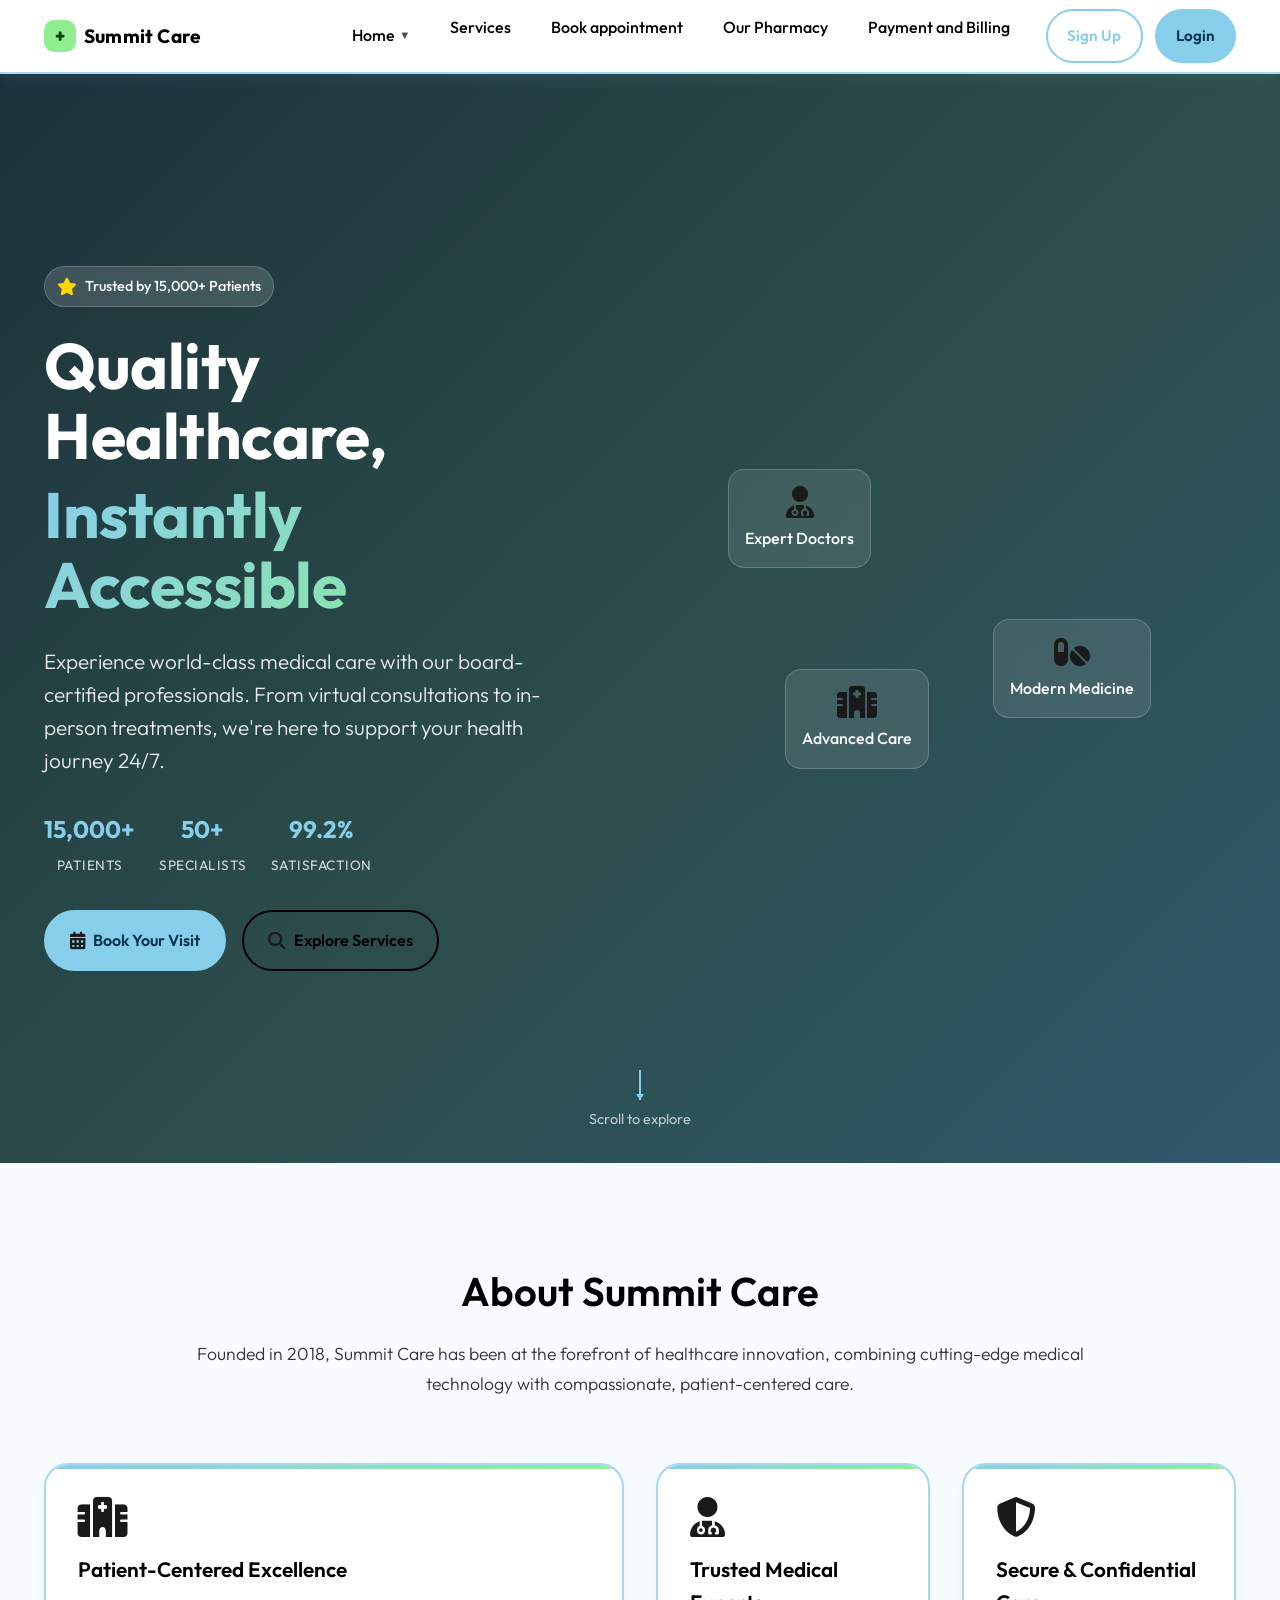
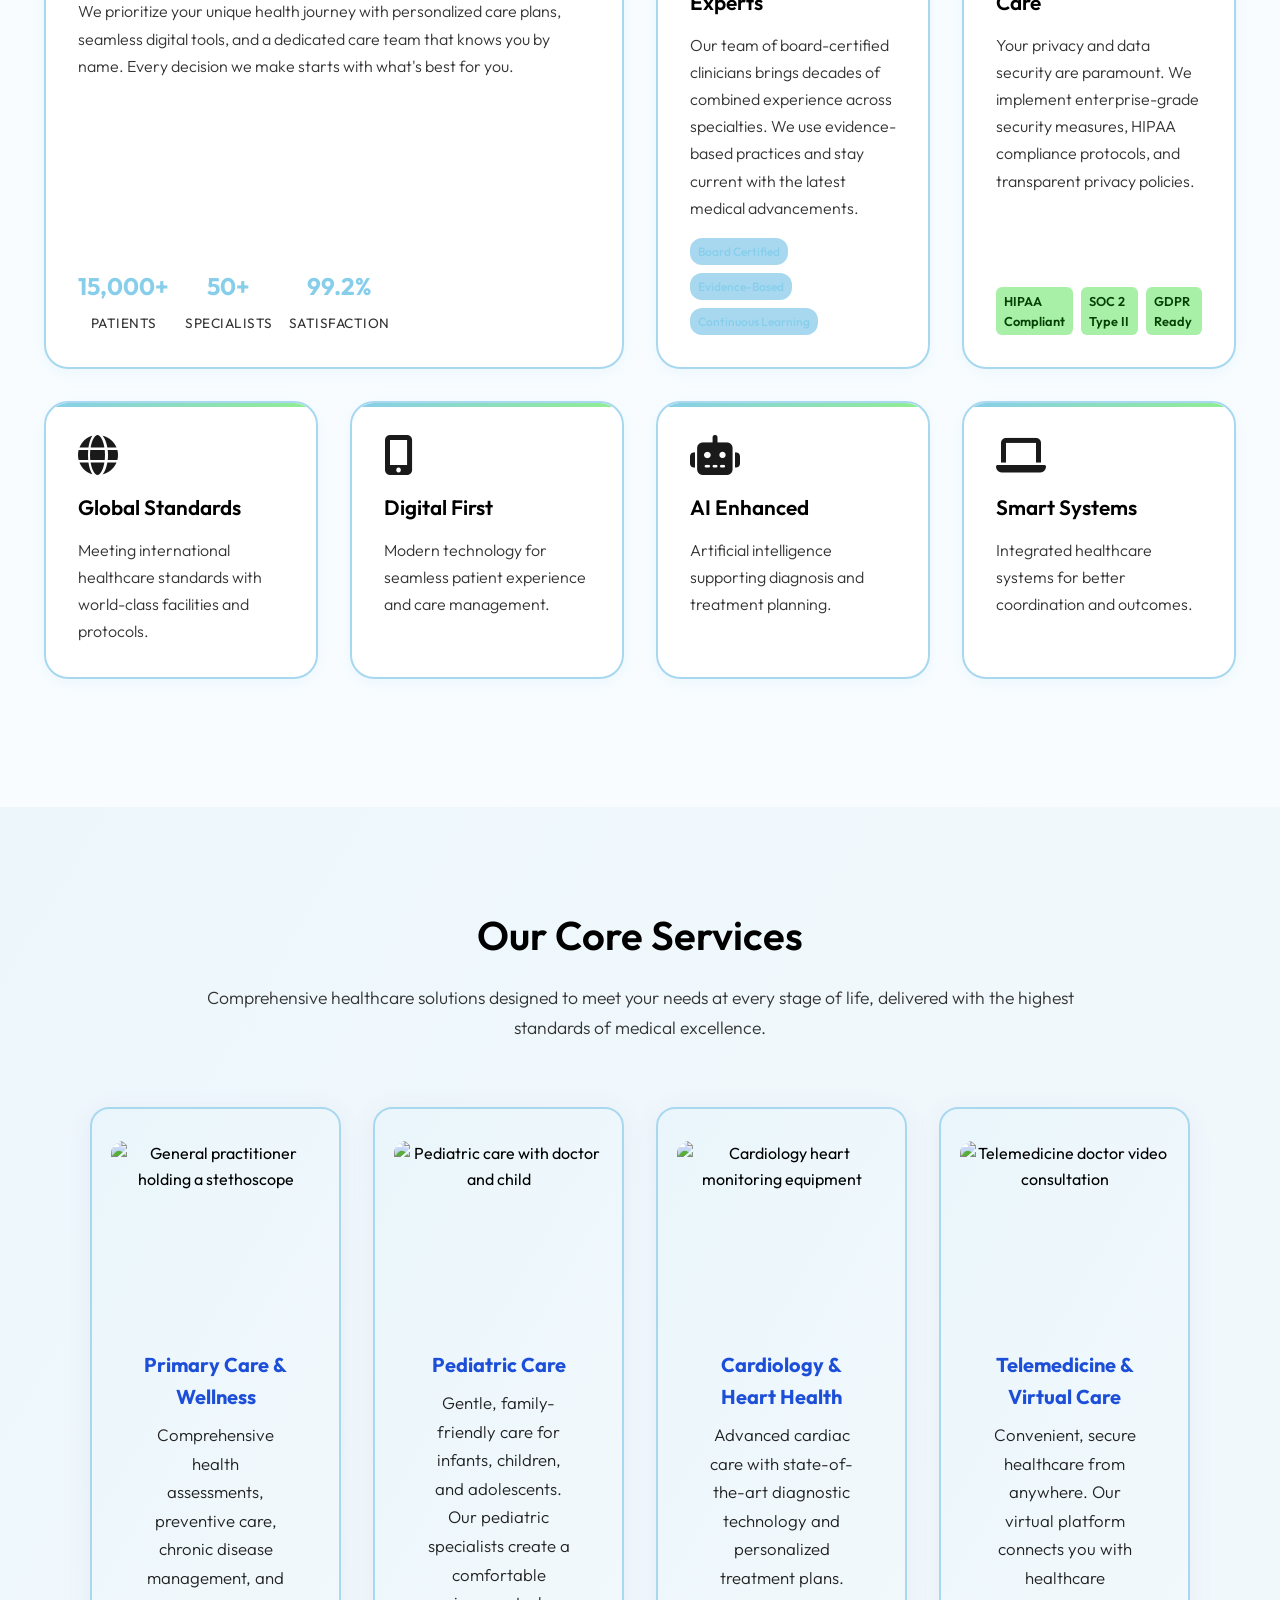
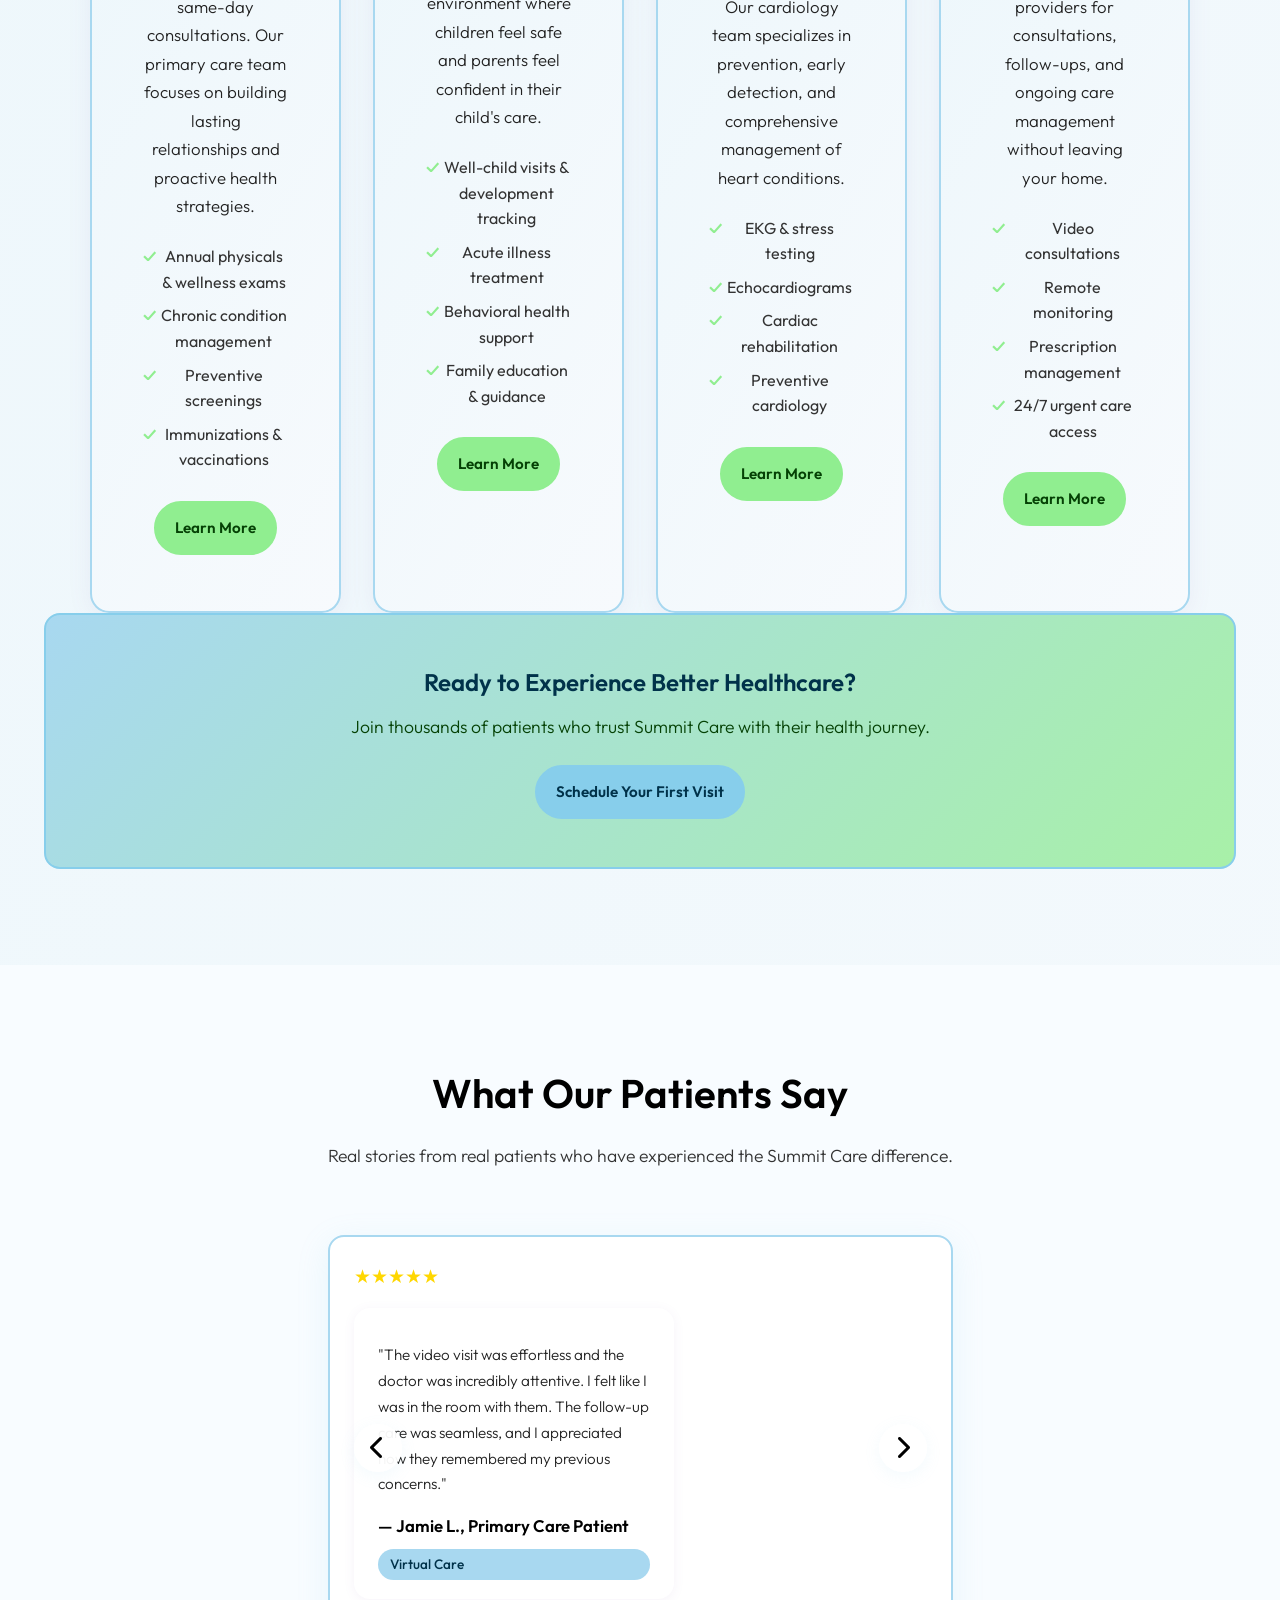
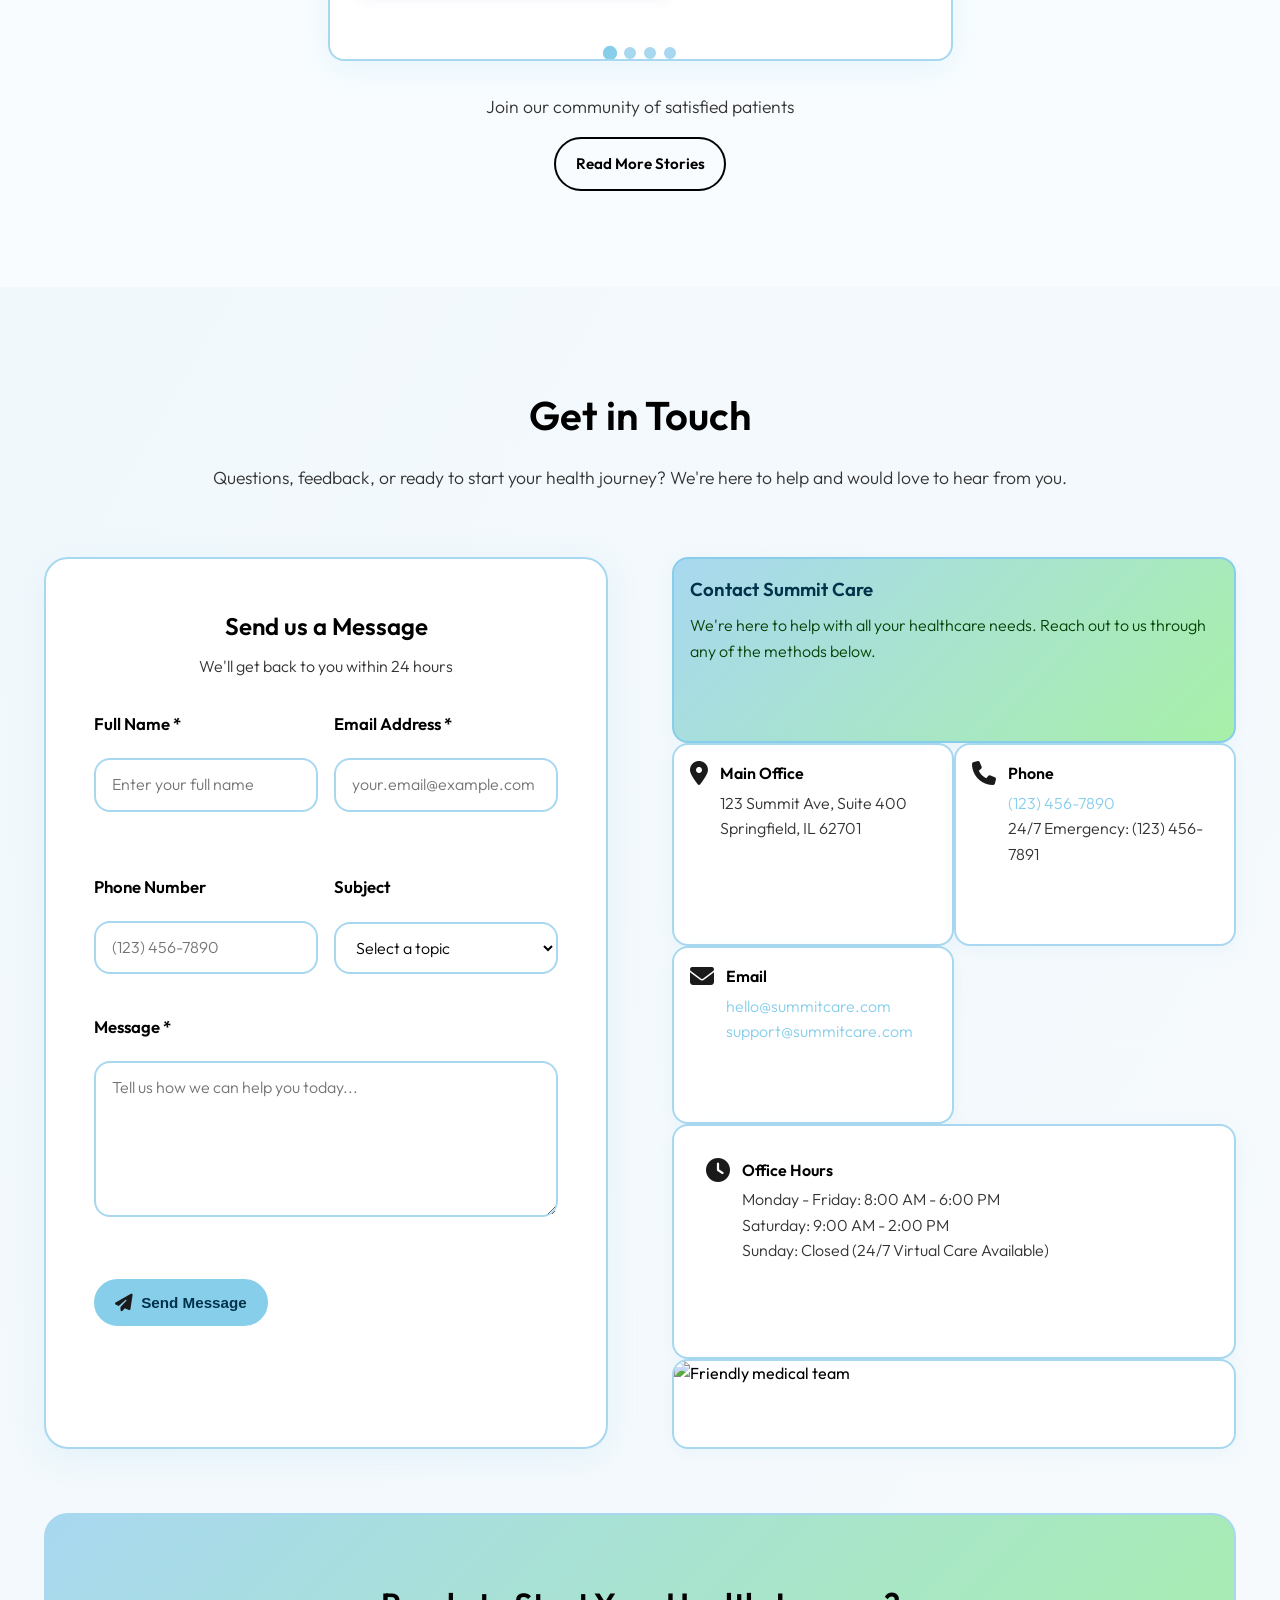
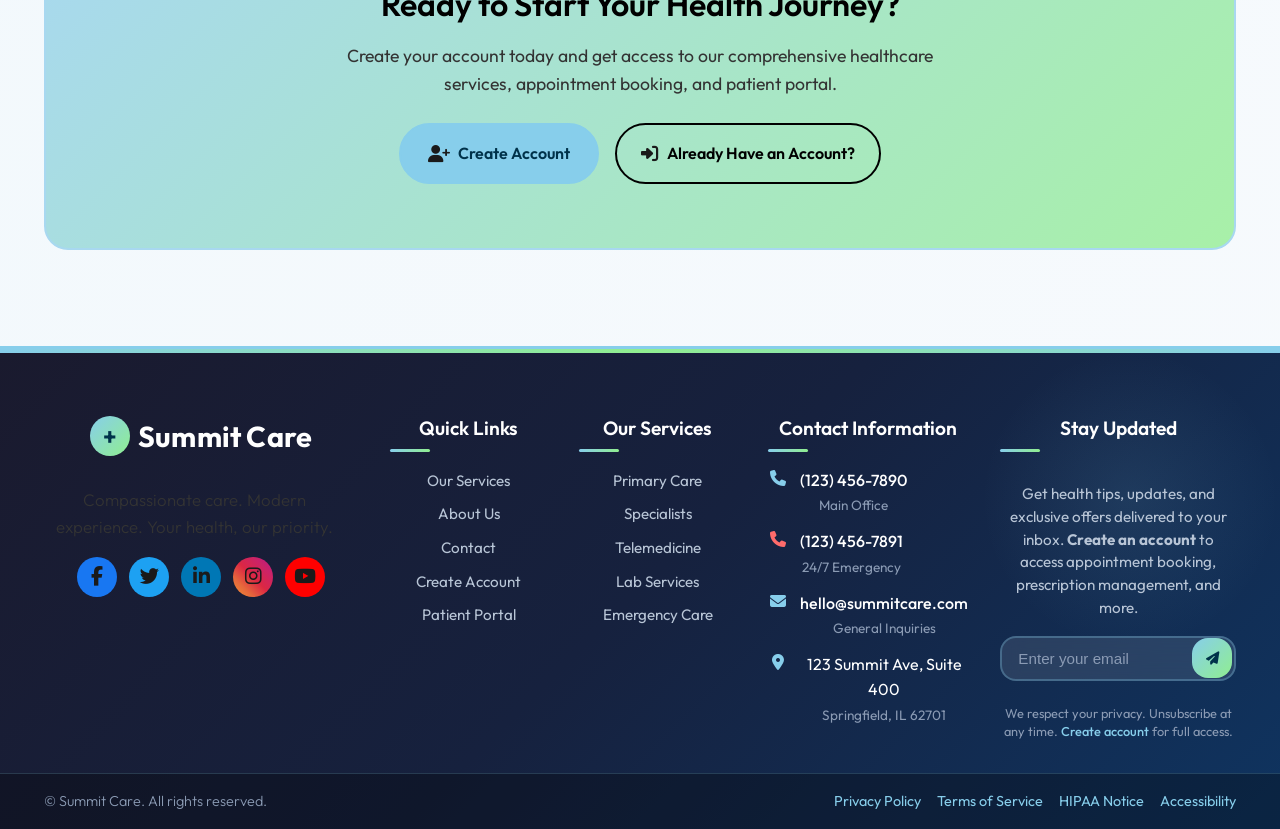
==== index.html @ 3bc8347d "Add files via upload" ====
<!DOCTYPE html>
<html lang="en">

<head>
    <meta charset="utf-8" />
    <meta name="viewport" content="width=device-width, initial-scale=1" />
    <meta name="description"
        content="Summit Care – Quality Healthcare, Instantly Accessible. Virtual portal prototype with modern, responsive design." />
    <title>Summit Care | Quality Healthcare, Instantly Accessible</title>
    <link rel="preconnect" href="https://fonts.googleapis.com" />
    <link rel="preconnect" href="https://fonts.gstatic.com" crossorigin />
    <link href="https://fonts.googleapis.com/css2?family=Outfit:wght@300;400;500;600;700&display=swap"
        rel="stylesheet" />
    <link rel="stylesheet" href="https://cdnjs.cloudflare.com/ajax/libs/font-awesome/6.4.0/css/all.min.css" />
    <link rel="stylesheet" href="style.css" />
    <script defer src="nav.js"></script>
    <script defer src="script.js"></script>
</head>

<body>
    <a class="skip-link" href="#main">Skip to main content</a>

    <!-- Header / Navigation -->
    <header class="site-header" role="banner">
        <div class="container header-inner">
            <a class="logo" href="index.html" aria-label="Summit Care Home">
                <span class="logo-mark" aria-hidden="true">+</span>
                <span class="logo-text">Summit Care</span>
            </a>

            <button class="nav-toggle" aria-expanded="false" aria-controls="site-nav" aria-label="Toggle navigation">
                <span class="bar" aria-hidden="true"></span>
                <span class="bar" aria-hidden="true"></span>
                <span class="bar" aria-hidden="true"></span>
            </button>

            <nav id="site-nav" class="site-nav" role="navigation">
                <ul class="nav-list">
                    <li class="nav-item-dropdown">
                        <a href="index.html" class="nav-link-dropdown">Home</a>
                        <ul class="dropdown-menu">
                            <li><a href="index.html#about">About Us</a></li>
                            <li><a href="index.html#services">Our Services</a></li>
                            <li><a href="index.html#testimonials">Patient Stories</a></li>
                            <li><a href="index.html#contact">Get in Touch</a></li>
                        </ul>
                    </li>
                    <li><a href="services.html">Services</a></li>
                    <li><a href="appointment.html">Book appointment</a></li>
                    <li><a href="pharmacy.html">Our Pharmacy</a></li>
                    <li><a href="payment.html">Payment and Billing</a></li>

                </ul>
                <div class="nav-buttons">
                    <a class="btn btn-outline btn-signup" href="signup.html" role="button"
                        aria-label="Sign up button">Sign Up</a>
                    <a class="btn btn-primary btn-login" href="login.html" role="button"
                        aria-label="Login button">Login</a>
                </div>
            </nav>
        </div>
    </header>

    <main id="main">
        <!-- Hero Section -->
        <section id="hero" class="section hero" aria-label="Hero">
            <div class="hero-background">
                <div class="hero-bg-image"></div>
                <canvas class="hero-canvas" id="heroCanvas"></canvas>
            </div>
            <div class="hero-overlay"></div>

            <div class="hero-content-wrapper">
                <div class="container">
                    <div class="hero-content">
                        <div class="hero-text-content">
                            <div class="hero-badge">
                                <i class="fas fa-star badge-icon"></i>
                                <span>Trusted by 15,000+ Patients</span>
                            </div>

                            <h1 class="headline">
                                <span class="headline-line">Quality Healthcare,</span>
                                <span class="headline-line highlight">Instantly Accessible</span>
                            </h1>

                            <p class="subhead">
                                Experience world-class medical care with our board-certified professionals. From virtual
                                consultations to in-person treatments, we're here to support your health journey 24/7.
                            </p>

                            <div class="hero-stats">
                                <div class="stat">
                                    <span class="stat-number">15,000+</span>
                                    <span class="stat-label">Patients</span>
                                </div>
                                <div class="stat">
                                    <span class="stat-number">50+</span>
                                    <span class="stat-label">Specialists</span>
                                </div>
                                <div class="stat">
                                    <span class="stat-number">99.2%</span>
                                    <span class="stat-label">Satisfaction</span>
                                </div>
                            </div>

                            <div class="cta-group">
                                <a href="appointment.html" class="btn btn-primary btn-large">
                                    <i class="fas fa-calendar-alt btn-icon"></i>
                                    Book Your Visit
                                </a>
                                <a href="services.html" class="btn btn-outline btn-large">
                                    <i class="fas fa-search btn-icon"></i>
                                    Explore Services
                                </a>
                            </div>
                        </div>

                        <div class="hero-visual">
                            <div class="floating-cards">
                                <div class="floating-card card-1">
                                    <i class="fas fa-user-md card-icon"></i>
                                    <div>Expert Doctors</div>
                                </div>
                                <div class="floating-card card-2">
                                    <i class="fas fa-pills card-icon"></i>
                                    <div>Modern Medicine</div>
                                </div>
                                <div class="floating-card card-3">
                                    <i class="fas fa-hospital card-icon"></i>
                                    <div>Advanced Care</div>
                                </div>
                            </div>
                        </div>
                    </div>
                </div>
            </div>

            <div class="hero-scroll-indicator">
                <div class="scroll-arrow"></div>
                <span>Scroll to explore</span>
            </div>
        </section>

        <!-- About Section -->
        <section id="about" class="section about">
            <div class="container">
                <div class="section-head">
                    <h2 class="section-title reveal-up">About Summit Care</h2>
                    <p class="section-subtitle reveal-up" style="--delay: 0.1s">
                        Founded in 2018, Summit Care has been at the forefront of healthcare innovation, combining
                        cutting-edge medical technology with compassionate, patient-centered care.
                    </p>
                </div>

                <div class="bento-grid">
                    <div class="bento-item large reveal-up" style="--delay: 0.15s">
                        <div class="bento-content">
                            <i class="fas fa-hospital-alt content-icon"></i>
                            <h3>Patient-Centered Excellence</h3>
                            <p>We prioritize your unique health journey with personalized care plans, seamless digital
                                tools, and a dedicated care team that knows you by name. Every decision we make starts
                                with what's best for you.</p>
                            <div class="bento-stats">
                                <div class="mini-stat">
                                    <span class="mini-number">15,000+</span>
                                    <span class="mini-label">Patients</span>
                                </div>
                                <div class="mini-stat">
                                    <span class="mini-number">50+</span>
                                    <span class="mini-label">Specialists</span>
                                </div>
                                <div class="mini-stat">
                                    <span class="mini-number">99.2%</span>
                                    <span class="mini-label">Satisfaction</span>
                                </div>
                            </div>
                        </div>
                    </div>

                    <div class="bento-item medium reveal-up" style="--delay: 0.25s">
                        <div class="bento-content">
                            <i class="fas fa-user-md content-icon"></i>
                            <h3>Trusted Medical Experts</h3>
                            <p>Our team of board-certified clinicians brings decades of combined experience across
                                specialties. We use evidence-based practices and stay current with the latest medical
                                advancements.</p>
                            <div class="expertise-tags">
                                <span class="tag">Board Certified</span>
                                <span class="tag">Evidence-Based</span>
                                <span class="tag">Continuous Learning</span>
                            </div>
                        </div>
                    </div>

                    <div class="bento-item medium reveal-up" style="--delay: 0.35s">
                        <div class="bento-content">
                            <i class="fas fa-shield-alt content-icon"></i>
                            <h3>Secure & Confidential Care</h3>
                            <p>Your privacy and data security are paramount. We implement enterprise-grade security
                                measures, HIPAA compliance protocols, and transparent privacy policies.</p>
                            <div class="certifications">
                                <span class="cert">HIPAA Compliant</span>
                                <span class="cert">SOC 2 Type II</span>
                                <span class="cert">GDPR Ready</span>
                            </div>
                        </div>
                    </div>

                    <div class="bento-item small reveal-up" style="--delay: 0.45s">
                        <div class="bento-content">
                            <i class="fas fa-globe content-icon"></i>
                            <h3>Global Standards</h3>
                            <p>Meeting international healthcare standards with world-class facilities and protocols.</p>
                        </div>
                    </div>

                    <div class="bento-item small reveal-up" style="--delay: 0.55s">
                        <div class="bento-content">
                            <i class="fas fa-mobile-alt content-icon"></i>
                            <h3>Digital First</h3>
                            <p>Modern technology for seamless patient experience and care management.</p>
                        </div>
                    </div>

                    <div class="bento-item small reveal-up" style="--delay: 0.65s">
                        <div class="bento-content">
                            <i class="fas fa-robot content-icon"></i>
                            <h3>AI Enhanced</h3>
                            <p>Artificial intelligence supporting diagnosis and treatment planning.</p>
                        </div>
                    </div>

                    <div class="bento-item small reveal-up" style="--delay: 0.75s">
                        <div class="bento-content">
                            <i class="fas fa-laptop content-icon"></i>
                            <h3>Smart Systems</h3>
                            <p>Integrated healthcare systems for better coordination and outcomes.</p>
                        </div>
                    </div>
                </div>
            </div>
        </section>

        <!-- Services Preview -->
        <section id="services" class="section services">
            <div class="container">
                <div class="section-head">
                    <h2 class="section-title reveal-up">Our Core Services</h2>
                    <p class="section-subtitle reveal-up" style="--delay: 0.1s">Comprehensive healthcare solutions
                        designed to meet your needs at every stage of life, delivered with the highest standards of
                        medical excellence.</p>
                </div>

                <div class="services-grid">
                    <article class="service-card reveal-up" style="--delay: 0.15s">
                        <div class="service-image-container">
                            <img src="https://images.unsplash.com/photo-1584982751601-97dcc096659c?auto=format&fit=crop&w=1200&q=80"
                                alt="General practitioner holding a stethoscope" loading="lazy" />
                            <div class="service-overlay">
                                <i class="fas fa-stethoscope service-icon"></i>
                            </div>
                        </div>
                        <div class="service-content">
                            <h3>Primary Care & Wellness</h3>
                            <p>Comprehensive health assessments, preventive care, chronic disease management, and
                                same-day consultations. Our primary care team focuses on building lasting relationships
                                and proactive health strategies.</p>
                            <ul class="service-features">
                                <li>Annual physicals & wellness exams</li>
                                <li>Chronic condition management</li>
                                <li>Preventive screenings</li>
                                <li>Immunizations & vaccinations</li>
                            </ul>
                            <a href="services.html" class="btn btn-secondary">Learn More</a>
                        </div>
                    </article>

                    <article class="service-card reveal-up" style="--delay: 0.25s">
                        <div class="service-image-container">
                            <img src="https://images.unsplash.com/photo-1505751172876-fa1923c5c528?auto=format&fit=crop&w=1200&q=80"
                                alt="Pediatric care with doctor and child" loading="lazy" />
                            <div class="service-overlay">
                                <i class="fas fa-baby service-icon"></i>
                            </div>
                        </div>
                        <div class="service-content">
                            <h3>Pediatric Care</h3>
                            <p>Gentle, family-friendly care for infants, children, and adolescents. Our pediatric
                                specialists create a comfortable environment where children feel safe and parents feel
                                confident in their child's care.</p>
                            <ul class="service-features">
                                <li>Well-child visits & development tracking</li>
                                <li>Acute illness treatment</li>
                                <li>Behavioral health support</li>
                                <li>Family education & guidance</li>
                            </ul>
                            <a href="services.html" class="btn btn-secondary">Learn More</a>
                        </div>
                    </article>

                    <article class="service-card reveal-up" style="--delay: 0.35s">
                        <div class="service-image-container">
                            <img src="https://images.unsplash.com/photo-1512678080530-7760d81faba6?auto=format&fit=crop&w=1200&q=80"
                                alt="Cardiology heart monitoring equipment" loading="lazy" />
                            <div class="service-overlay">
                                <i class="fas fa-heartbeat service-icon"></i>
                            </div>
                        </div>
                        <div class="service-content">
                            <h3>Cardiology & Heart Health</h3>
                            <p>Advanced cardiac care with state-of-the-art diagnostic technology and personalized
                                treatment plans. Our cardiology team specializes in prevention, early detection, and
                                comprehensive management of heart conditions.</p>
                            <ul class="service-features">
                                <li>EKG & stress testing</li>
                                <li>Echocardiograms</li>
                                <li>Cardiac rehabilitation</li>
                                <li>Preventive cardiology</li>
                            </ul>
                            <a href="services.html" class="btn btn-secondary">Learn More</a>
                        </div>
                    </article>

                    <article class="service-card reveal-up" style="--delay: 0.45s">
                        <div class="service-image-container">
                            <img src="https://images.unsplash.com/photo-1584467735871-81b0f9c8e9a8?auto=format&fit=crop&w=1200&q=80"
                                alt="Telemedicine doctor video consultation" loading="lazy" />
                            <div class="service-overlay">
                                <i class="fas fa-video service-icon"></i>
                            </div>
                        </div>
                        <div class="service-content">
                            <h3>Telemedicine & Virtual Care</h3>
                            <p>Convenient, secure healthcare from anywhere. Our virtual platform connects you with
                                healthcare providers for consultations, follow-ups, and ongoing care management without
                                leaving your home.</p>
                            <ul class="service-features">
                                <li>Video consultations</li>
                                <li>Remote monitoring</li>
                                <li>Prescription management</li>
                                <li>24/7 urgent care access</li>
                            </ul>
                            <a href="services.html" class="btn btn-secondary">Learn More</a>
                        </div>
                    </article>
                </div>

                <div class="services-cta reveal-up" style="--delay: 0.55s">
                    <h3>Ready to Experience Better Healthcare?</h3>
                    <p>Join thousands of patients who trust Summit Care with their health journey.</p>
                    <a href="appointment.html" class="btn btn-primary">Schedule Your First Visit</a>
                </div>
            </div>
        </section>

        <!-- Testimonials Preview (Carousel) -->
        <section id="testimonials" class="section testimonials" aria-label="Patient Testimonials">
            <div class="container">
                <div class="section-head">
                    <h2 class="section-title reveal-up">What Our Patients Say</h2>
                    <p class="section-subtitle reveal-up" style="--delay: 0.1s">Real stories from real patients who have
                        experienced the Summit Care difference.</p>
                </div>

                <div class="carousel" aria-roledescription="carousel">
                    <div class="carousel-track" role="list">
                        <article class="testimonial-card" role="group" aria-roledescription="slide" aria-label="1 of 4">
                            <div class="testimonial-rating">★★★★★</div>
                            <blockquote>
                                <p>"The video visit was effortless and the doctor was incredibly attentive. I felt like
                                    I was in the room with them. The follow-up care was seamless, and I appreciated how
                                    they remembered my previous concerns."</p>
                                <footer>
                                    <cite>— Jamie L., Primary Care Patient</cite>
                                    <span class="patient-type">Virtual Care</span>
                                </footer>
                            </blockquote>
                        </article>
                        <article class="testimonial-card" role="group" aria-roledescription="slide" aria-label="2 of 4">
                            <div class="testimonial-rating">★★★★★</div>
                            <blockquote>
                                <p>"Booking an appointment took minutes, not days. The staff was warm and professional,
                                    and I felt heard and cared for throughout my entire visit. This is how healthcare
                                    should feel."</p>
                                <footer>
                                    <cite>— Priya S., Pediatric Care Parent</cite>
                                    <span class="patient-type">In-Person Care</span>
                                </footer>
                            </blockquote>
                        </article>
                        <article class="testimonial-card" role="group" aria-roledescription="slide" aria-label="3 of 4">
                            <div class="testimonial-rating">★★★★★</div>
                            <blockquote>
                                <p>"Secure, convenient, and professional from start to finish. The online portal made
                                    managing my prescriptions and appointments so easy. I've never felt more in control
                                    of my health."</p>
                                <footer>
                                    <cite>— Marcus R., Cardiology Patient</cite>
                                    <span class="patient-type">Specialty Care</span>
                                </footer>
                            </blockquote>
                        </article>
                        <article class="testimonial-card" role="group" aria-roledescription="slide" aria-label="4 of 4">
                            <div class="testimonial-rating">★★★★★</div>
                            <blockquote>
                                <p>"As a busy parent, the flexibility of Summit Care has been a game-changer. I can get
                                    quality care for my family without disrupting our schedule. The pediatric team is
                                    exceptional."</p>
                                <footer>
                                    <cite>— Sarah T., Family Care</cite>
                                    <span class="patient-type">Family Medicine</span>
                                </footer>
                            </blockquote>
                        </article>
                    </div>
                    <button class="carousel-btn prev" aria-label="Previous testimonial">
                        <i class="fas fa-chevron-left"></i>
                    </button>
                    <button class="carousel-btn next" aria-label="Next testimonial">
                        <i class="fas fa-chevron-right"></i>
                    </button>
                    <div class="carousel-dots" role="tablist" aria-label="Testimonial slides"></div>
                </div>

                <div class="testimonials-cta reveal-up" style="--delay: 0.2s">
                    <p>Join our community of satisfied patients</p>
                    <a href="testimonials.html" class="btn btn-outline">Read More Stories</a>
                </div>
            </div>
        </section>

        <!-- Contact Section -->
        <section id="contact" class="section contact">
            <div class="container">
                <div class="section-head">
                    <h2 class="section-title reveal-up">Get in Touch</h2>
                    <p class="section-subtitle reveal-up" style="--delay: 0.1s">Questions, feedback, or ready to start
                        your health journey? We're here to help and would love to hear from you.</p>
                </div>

                <div class="contact-bento-grid">
                    <div class="contact-form-container reveal-up" style="--delay: 0.15s">
                        <form class="contact-form" aria-label="Contact form" novalidate>
                            <div class="form-header">
                                <h3>Send us a Message</h3>
                                <p>We'll get back to you within 24 hours</p>
                            </div>

                            <div class="form-grid">
                                <div class="form-field">
                                    <label for="name">Full Name *</label>
                                    <input id="name" name="name" type="text" autocomplete="name"
                                        placeholder="Enter your full name" required />
                                    <span class="error" aria-live="polite"></span>
                                </div>

                                <div class="form-field">
                                    <label for="email">Email Address *</label>
                                    <input id="email" name="email" type="email" autocomplete="email"
                                        placeholder="your.email@example.com" required />
                                    <span class="error" aria-live="polite"></span>
                                </div>

                                <div class="form-field">
                                    <label for="phone">Phone Number</label>
                                    <input id="phone" name="phone" type="tel" autocomplete="tel"
                                        placeholder="(123) 456-7890" />
                                </div>

                                <div class="form-field">
                                    <label for="subject">Subject</label>
                                    <select id="subject" name="subject">
                                        <option value="">Select a topic</option>
                                        <option value="general">General Inquiry</option>
                                        <option value="appointment">Appointment Question</option>
                                        <option value="billing">Billing & Insurance</option>
                                        <option value="feedback">Feedback</option>
                                        <option value="other">Other</option>
                                    </select>
                                </div>

                                <div class="form-field full-width">
                                    <label for="message">Message *</label>
                                    <textarea id="message" name="message" rows="5"
                                        placeholder="Tell us how we can help you today..." required></textarea>
                                    <span class="error" aria-live="polite"></span>
                                </div>
                            </div>

                            <button type="submit" class="btn btn-primary">
                                <i class="fas fa-paper-plane btn-icon"></i>
                                Send Message
                            </button>
                            <p class="form-status" role="status" aria-live="polite"></p>
                        </form>
                    </div>

                    <div class="contact-info-grid reveal-up" style="--delay: 0.25s">
                        <div class="info-card main-info">
                            <div class="contact-method">
                                <div class="method-content">
                                    <h3>Contact Summit Care</h3>
                                    <p>We're here to help with all your healthcare needs. Reach out to us through any of
                                        the methods below.</p>
                                </div>
                            </div>
                        </div>

                        <div class="info-card">
                            <div class="contact-method">
                                <i class="fas fa-map-marker-alt method-icon"></i>
                                <div class="method-content">
                                    <strong>Main Office</strong>
                                    <p>123 Summit Ave, Suite 400<br>Springfield, IL 62701</p>
                                </div>
                            </div>
                        </div>

                        <div class="info-card">
                            <div class="contact-method">
                                <i class="fas fa-phone method-icon"></i>
                                <div class="method-content">
                                    <strong>Phone</strong>
                                    <p><a href="tel:+11234567890">(123) 456-7890</a><br>24/7 Emergency: (123) 456-7891
                                    </p>
                                </div>
                            </div>
                        </div>

                        <div class="info-card">
                            <div class="contact-method">
                                <i class="fas fa-envelope method-icon"></i>
                                <div class="method-content">
                                    <strong>Email</strong>
                                    <p><a href="mailto:hello@summitcare.com">hello@summitcare.com</a><br><a
                                            href="mailto:support@summitcare.com">support@summitcare.com</a></p>
                                </div>
                            </div>
                        </div>

                        <div class="info-card hours-info">
                            <div class="contact-method">
                                <i class="fas fa-clock method-icon"></i>
                                <div class="method-content">
                                    <strong>Office Hours</strong>
                                    <p>Monday - Friday: 8:00 AM - 6:00 PM<br>Saturday: 9:00 AM - 2:00 PM<br>Sunday:
                                        Closed (24/7 Virtual Care Available)</p>
                                </div>
                            </div>
                        </div>

                        <div class="info-card image-card">
                            <img class="contact-image"
                                src="https://images.unsplash.com/photo-1579154204601-01588f351e12?auto=format&fit=crop&w=1200&q=80"
                                alt="Friendly medical team" loading="lazy" />
                        </div>
                    </div>
                </div>

                <!-- Call to Action for Signup -->
                <div class="contact-cta reveal-up" style="--delay: 0.35s">
                    <div class="cta-content">
                        <h3>Ready to Start Your Health Journey?</h3>
                        <p>Create your account today and get access to our comprehensive healthcare services,
                            appointment booking, and patient portal.</p>
                        <div class="cta-buttons">
                            <a href="signup.html" class="btn btn-primary btn-large">
                                <i class="fas fa-user-plus btn-icon"></i>
                                Create Account
                            </a>
                            <a href="login.html" class="btn btn-outline btn-large">
                                <i class="fas fa-sign-in-alt btn-icon"></i>
                                Already Have an Account?
                            </a>
                        </div>
                    </div>
                </div>
            </div>
        </section>
    </main>

    <!-- Footer -->
    <footer class="site-footer" role="contentinfo">
        <!-- Main Footer Content -->
        <div class="footer-main">
            <div class="container">
                <div class="footer-content">
                    <!-- Brand Section -->
                    <div class="footer-brand">
                        <a class="logo" href="index.html" aria-label="Summit Care Home">
                            <span class="logo-mark" aria-hidden="true">+</span>
                            <span class="logo-text">Summit Care</span>
                        </a>
                        <p class="brand-description">Compassionate care. Modern experience. Your health, our priority.
                        </p>
                        <div class="social-links">
                            <a href="#" aria-label="Facebook" class="social-link facebook">
                                <i class="fab fa-facebook-f"></i>
                            </a>
                            <a href="#" aria-label="Twitter" class="social-link twitter">
                                <i class="fab fa-twitter"></i>
                            </a>
                            <a href="#" aria-label="LinkedIn" class="social-link linkedin">
                                <i class="fab fa-linkedin-in"></i>
                            </a>
                            <a href="#" aria-label="Instagram" class="social-link instagram">
                                <i class="fab fa-instagram"></i>
                            </a>
                            <a href="#" aria-label="YouTube" class="social-link youtube">
                                <i class="fab fa-youtube"></i>
                            </a>
                        </div>
                    </div>

                    <!-- Quick Links -->
                    <div class="footer-section">
                        <h4 class="footer-title">Quick Links</h4>
                        <ul class="footer-links">
                            <li><a href="index.html#services">Our Services</a></li>
                            <li><a href="index.html#about">About Us</a></li>
                            <li><a href="index.html#contact">Contact</a></li>
                            <li><a href="signup.html">Create Account</a></li>
                            <li><a href="login.html">Patient Portal</a></li>
                        </ul>
                    </div>

                    <!-- Services -->
                    <div class="footer-section">
                        <h4 class="footer-title">Our Services</h4>
                        <ul class="footer-links">
                            <li><a href="index.html#services">Primary Care</a></li>
                            <li><a href="index.html#services">Specialists</a></li>
                            <li><a href="index.html#services">Telemedicine</a></li>
                            <li><a href="index.html#services">Lab Services</a></li>
                            <li><a href="index.html#services">Emergency Care</a></li>
                        </ul>
                    </div>

                    <!-- Contact Information -->
                    <div class="footer-section">
                        <h4 class="footer-title">Contact Information</h4>
                        <div class="contact-info">
                            <div class="contact-item">
                                <i class="fas fa-phone contact-icon"></i>
                                <div>
                                    <a href="tel:+11234567890" aria-label="Call Summit Care">(123) 456-7890</a>
                                    <span class="contact-label">Main Office</span>
                                </div>
                            </div>
                            <div class="contact-item">
                                <i class="fas fa-phone contact-icon emergency"></i>
                                <div>
                                    <a href="tel:+11234567891" aria-label="Emergency number">(123) 456-7891</a>
                                    <span class="contact-label">24/7 Emergency</span>
                                </div>
                            </div>
                            <div class="contact-item">
                                <i class="fas fa-envelope contact-icon"></i>
                                <div>
                                    <a href="mailto:hello@summitcare.com"
                                        aria-label="Email Summit Care">hello@summitcare.com</a>
                                    <span class="contact-label">General Inquiries</span>
                                </div>
                            </div>
                            <div class="contact-item">
                                <i class="fas fa-map-marker-alt contact-icon"></i>
                                <div>
                                    <span>123 Summit Ave, Suite 400</span>
                                    <span class="contact-label">Springfield, IL 62701</span>
                                </div>
                            </div>
                        </div>
                    </div>

                    <!-- Newsletter Signup -->
                    <div class="footer-section newsletter-section">
                        <h4 class="footer-title">Stay Updated</h4>
                        <p class="newsletter-description">Get health tips, updates, and exclusive offers delivered to
                            your inbox. <strong>Create an account</strong> to access appointment booking, prescription
                            management, and more.</p>
                        <form class="newsletter-form" id="newsletterForm">
                            <div class="newsletter-input-group">
                                <input type="email" placeholder="Enter your email" required
                                    aria-label="Email for newsletter">
                                <button type="submit" class="newsletter-btn" aria-label="Subscribe to newsletter">
                                    <i class="fas fa-paper-plane"></i>
                                </button>
                            </div>
                        </form>
                        <p class="newsletter-note">We respect your privacy. Unsubscribe at any time. <a
                                href="signup.html" class="auth-link">Create account</a> for full access.</p>
                    </div>
                </div>
            </div>
        </div>

        <!-- Footer Bottom -->
        <div class="footer-bottom">
            <div class="container">
                <div class="footer-bottom-content">
                    <div class="copyright">
                        <p>&copy; <span id="year"></span> Summit Care. All rights reserved.</p>
                    </div>
                    <div class="footer-legal">
                        <a href="#" class="legal-link">Privacy Policy</a>
                        <a href="#" class="legal-link">Terms of Service</a>
                        <a href="#" class="legal-link">HIPAA Notice</a>
                        <a href="#" class="legal-link">Accessibility</a>
                    </div>
                </div>
            </div>
        </div>

        <!-- Back to Top Button -->
        <button class="back-to-top" id="backToTop" aria-label="Back to top">
            <i class="fas fa-chevron-up"></i>
        </button>
    </footer>
    <noscript>Your browser does not support JavaScript or it is disabled. Some interactive features may not
        work.</noscript>
</body>

</html>
---- style.css ----
/*
  Summit Care - Home Page Styles
  Color palette: Sky blue (#87CEEB), Light green (#90EE90), White (#FFFFFF), Black (#000000)
*/

:root {
  --color-primary: #87ceeb;
  --color-primary-dark: #5bb8d9;
  --color-primary-light: #a8d8f0;
  --color-accent: #90ee90;
  --color-accent-dark: #7dd87d;
  --color-accent-light: #a8f0a8;
  --color-bg: #ffffff;
  --color-bg-alt: #f8fcff;
  --color-text: #000000;
  --color-text-muted: #333333;
  --color-text-light: #666666;
  --color-icon: #1a1a1a;
  --color-icon-light: #4a4a4a;
  --shadow-md: 0 8px 32px rgba(135, 206, 235, 0.15);
  --shadow-sm: 0 4px 16px rgba(135, 206, 235, 0.1);
  --shadow-lg: 0 16px 48px rgba(135, 206, 235, 0.2);
  --shadow-xl: 0 24px 64px rgba(135, 206, 235, 0.25);
  --radius: 16px;
  --radius-sm: 12px;
  --radius-lg: 24px;
  --container: 1200px;
  --space-1: 0.25rem;
  --space-2: 0.5rem;
  --space-3: 0.75rem;
  --space-4: 1rem;
  --space-5: 1.5rem;
  --space-6: 2rem;
  --space-7: 3rem;
  --space-8: 4rem;
  --space-9: 5rem;
  --space-10: 6rem;
  --transition-fast: 200ms cubic-bezier(0.2, 0.6, 0.2, 1);
  --transition-slow: 400ms cubic-bezier(0.2, 0.6, 0.2, 1);
  --transition-bounce: 600ms cubic-bezier(0.68, -0.55, 0.265, 1.55);
}

/* Base reset */
* {
  box-sizing: border-box;
}

html,
body {
  padding: 0;
  margin: 0;
}

html {
  scroll-behavior: smooth;
}

body {
  font-family: 'Outfit', system-ui, -apple-system, Segoe UI, Roboto, Helvetica, Arial, sans-serif;
  color: var(--color-text);
  background-color: var(--color-bg);
  line-height: 1.6;
  font-weight: 400;
}

img {
  max-width: 100%;
  display: block;
}

.container {
  max-width: var(--container);
  margin: 0 auto;
  padding: 0 var(--space-1);
}

.skip-link {
  position: absolute;
  left: -999px;
  top: auto;
  width: 1px;
  height: 1px;
  overflow: hidden;
}

.skip-link:focus {
  position: fixed;
  left: var(--space-4);
  top: var(--space-4);
  width: auto;
  height: auto;
  padding: var(--space-3) var(--space-4);
  background: var(--color-primary);
  color: #00324a;
  border-radius: var(--radius-sm);
  z-index: 10000;
}

/* Header */
.site-header {
  position: sticky;
  top: 0;
  z-index: 1000;
  background: var(--color-bg);
  box-shadow: var(--shadow-sm);
  border-bottom: 2px solid var(--color-primary-light);

}

.header-inner {
  display: flex;
  align-items: center;
  justify-content: space-between;
  min-height: 72px;
}

.logo {
  display: inline-flex;
  align-items: center;
  gap: var(--space-2);
  color: var(--color-text);
  text-decoration: none;
  font-weight: 700;
  letter-spacing: 0.2px;
  font-size: 1.2rem;
}

.logo-mark {
  display: inline-grid;
  place-items: center;
  width: 32px;
  height: 32px;
  background: var(--color-accent);
  border-radius: 10px;
  color: #054105;
  font-weight: 900;
  font-size: 1.1rem;
}

.logo-text {
  font-size: 1.2rem;
}

.site-nav {
  display: flex;
  align-items: center;
  gap: var(--space-5);
}

.nav-list {
  list-style: none;
  display: flex;
  gap: var(--space-4);
  padding: 0;
  margin: 0;
}

.nav-item-dropdown {
  position: relative;
}

.nav-link-dropdown {
  color: var(--color-text);
  text-decoration: none;
  font-weight: 500;
  padding: var(--space-2) var(--space-3);
  border-radius: 8px;
  display: flex;
  align-items: center;
  gap: var(--space-1);
}

.nav-link-dropdown::after {
  content: '▼';
  font-size: 0.7rem;
  color: var(--color-icon-light);
  transition: transform var(--transition-fast);
}

.nav-item-dropdown:hover .nav-link-dropdown::after {
  transform: rotate(180deg);
}

.dropdown-menu {
  position: absolute;
  top: 100%;
  left: 0;
  background: var(--color-bg);
  border: 1px solid var(--color-primary-light);
  border-radius: var(--radius-sm);
  box-shadow: var(--shadow-md);
  padding: var(--space-2);
  min-width: 200px;
  opacity: 0;
  visibility: hidden;
  transform: translateY(-8px);
  transition: all var(--transition-fast);
  list-style: none;
}

.nav-item-dropdown:hover .dropdown-menu {
  opacity: 1;
  visibility: visible;
  transform: translateY(0);
}

.dropdown-menu li {
  margin: 0;
}

.dropdown-menu a {
  display: block;
  padding: var(--space-2) var(--space-3);
  color: var(--color-text);
  text-decoration: none;
  border-radius: 6px;
  transition: background var(--transition-fast);
}

.dropdown-menu a:hover {
  background: var(--color-primary-light);
  color: #00324a;
}

.nav-list a {
  color: var(--color-text);
  text-decoration: none;
  font-weight: 500;
  padding: var(--space-2) var(--space-3);
  border-radius: 8px;
  transition: all var(--transition-fast);
}

.nav-list a:hover,
.nav-list a:focus-visible {
  background: var(--color-primary-light);
  color: #00324a;
  transform: translateY(-1px);
}

.btn {
  display: inline-flex;
  align-items: center;
  justify-content: center;
  gap: var(--space-2);
  padding: 0.8rem 1.2rem;
  border: 2px solid transparent;
  border-radius: 999px;
  text-decoration: none;
  font-weight: 600;
  font-size: 0.95rem;
  transition: all var(--transition-fast);
  cursor: pointer;
}

.btn:hover,
.btn:focus-visible {
  transform: translateY(-2px);
  box-shadow: var(--shadow-md);
}

.btn-large {
  padding: 1rem 1.5rem;
  font-size: 1rem;
}

.btn-icon {
  font-size: 1.1rem;
  color: var(--color-icon);
}

.btn-primary {
  background: var(--color-primary);
  color: #00324a;
  border-color: var(--color-primary);
}

.btn-primary:hover,
.btn-primary:focus-visible {
  background: var(--color-primary-dark);
  border-color: var(--color-primary-dark);
}

.btn-secondary {
  background: var(--color-accent);
  color: #054105;
  border-color: var(--color-accent);
}

.btn-secondary:hover,
.btn-secondary:focus-visible {
  background: var(--color-accent-dark);
  border-color: var(--color-accent-dark);
}

.btn-outline {
  background: transparent;
  color: var(--color-text);
  border-color: var(--color-text);
}

.btn-outline:hover,
.btn-outline:focus-visible {
  background: var(--color-text);
  color: var(--color-bg);
}

.btn-login {
  border-color: var(--color-primary);
  color: #00324a;
  background: rgba(135, 206, 235, 0.15);
}

.btn-login:hover,
.btn-login:focus-visible {
  background: var(--color-primary);
  color: #00324a;
}

/* Minimalistic button styles for pharmacy page */
.pharmacy-btn, .add-cart-btn {
    background: #fff;
    color: #1D4ED8;
    border: 1.5px solid #e0e0e0;
    border-radius: 0.4rem;
    padding: 0.6rem 1.2rem;
    font-size: 1rem;
    font-weight: 500;
    cursor: pointer;
    box-shadow: 0 1px 4px rgba(16,185,129,0.05);
    transition: background 0.18s, color 0.18s, border 0.18s;
}
.pharmacy-btn:disabled, .add-cart-btn:disabled {
    background: #f7fafd;
    color: #aaa;
    border-color: #e0e0e0;
    cursor: not-allowed;
}
.pharmacy-btn:hover:not(:disabled), .add-cart-btn:hover:not(:disabled),
.pharmacy-btn:focus-visible:not(:disabled), .add-cart-btn:focus-visible:not(:disabled) {
    background: #1D4ED8;
    color: #fff;
    border-color: #1D4ED8;
    outline: none;
}
.cart-actions .pharmacy-btn {
    margin-right: 0.5rem;
}

/* Mobile Nav */
.nav-toggle {
  display: none;
  flex-direction: column;
  justify-content: center;
  align-items: center;
  width: 44px;
  height: 44px;
  border: 1px solid var(--color-primary-light);
  border-radius: 10px;
  background: var(--color-bg);
}

.nav-toggle .bar {
  width: 22px;
  height: 2px;
  background: var(--color-text);
  margin: 2px 0;
  transition: transform var(--transition-fast);
}

/* Hero Section - Modern Design */
.hero {
  position: relative;
  min-height: 100vh;
  display: flex;
  align-items: center;
  overflow: hidden;
  background: linear-gradient(135deg, #0f2027 0%, #203a43 50%, #2c5364 100%);
}

.hero-background {
  position: absolute;
  inset: 0;
  z-index: 1;
}

.hero-bg-image {
  position: absolute;
  inset: 0;
  background-image: url('images/brain1.jpg');
  background-size: cover;
  background-position: center;
  opacity: 0.3;
}

.hero-canvas {
  width: 100%;
  height: 100%;
  opacity: 0.4;
}

.hero-overlay {
  position: absolute;
  inset: 0;
  background: linear-gradient(135deg,
      rgba(135, 206, 235, 0.1) 0%,
      rgba(144, 238, 144, 0.1) 50%,
      rgba(135, 206, 235, 0.05) 100%);
  z-index: 2;
}

.hero-content-wrapper {
  position: relative;
  z-index: 3;
  width: 100%;
}

.hero-content {
  display: grid;
  grid-template-columns: 1fr 1fr;
  gap: var(--space-8);
  align-items: center;
  padding: var(--space-10) 0;
}

.hero-text-content {
  color: #ffffff;
}

.hero-badge {
  display: inline-flex;
  align-items: center;
  gap: var(--space-2);
  background: rgba(255, 255, 255, 0.15);
  backdrop-filter: blur(10px);
  padding: var(--space-2) var(--space-3);
  border-radius: 50px;
  border: 1px solid rgba(255, 255, 255, 0.2);
  margin-bottom: var(--space-5);
  font-size: 0.9rem;
  font-weight: 500;
}

.badge-icon {
  font-size: 1.1rem;
  color: #ffd700;
}

.headline {
  margin: 0 0 var(--space-5);
  line-height: 1.1;
  letter-spacing: -0.02em;
}

.headline-line {
  display: block;
  font-size: clamp(2.5rem, 6vw, 4rem);
  font-weight: 700;
  margin-bottom: var(--space-2);
}

.headline-line.highlight {
  background: linear-gradient(135deg, var(--color-primary), var(--color-accent));
  -webkit-background-clip: text;
  -webkit-text-fill-color: transparent;
  background-clip: text;
}

.subhead {
  font-size: clamp(1.1rem, 2.8vw, 1.3rem);
  opacity: 0.9;
  margin: 0 0 var(--space-6);
  line-height: 1.6;
  max-width: 500px;
  font-weight: 300;
}

.hero-stats {
  display: flex;
  gap: var(--space-5);
  margin-bottom: var(--space-6);
}

.stat {
  text-align: center;
}

.stat-number {
  display: block;
  font-size: 1.5rem;
  font-weight: 700;
  color: var(--color-primary);
  margin-bottom: var(--space-1);
}

.stat-label {
  font-size: 0.85rem;
  opacity: 0.8;
  text-transform: uppercase;
  letter-spacing: 0.5px;
  font-weight: 400;
}

.cta-group {
  display: flex;
  gap: var(--space-4);
  flex-wrap: wrap;
}

.hero-visual {
  position: relative;
  height: 500px;
  display: flex;
  align-items: center;
  justify-content: center;
}

.floating-cards {
  position: relative;
  width: 100%;
  height: 100%;
}

.floating-card {
  position: absolute;
  background: rgba(255, 255, 255, 0.1);
  backdrop-filter: blur(10px);
  border: 1px solid rgba(255, 255, 255, 0.2);
  border-radius: var(--radius);
  padding: var(--space-4);
  text-align: center;
  color: #ffffff;
  font-weight: 500;
  animation: float 6s ease-in-out infinite;
}

.floating-card.card-1 {
  top: 20%;
  left: 10%;
  animation-delay: 0s;
}

.floating-card.card-2 {
  top: 50%;
  right: 15%;
  animation-delay: 2s;
}

.floating-card.card-3 {
  bottom: 20%;
  left: 20%;
  animation-delay: 4s;
}

.floating-card .card-icon {
  font-size: 2rem;
  margin-bottom: var(--space-2);
  color: var(--color-icon);
}

@keyframes float {

  0%,
  100% {
    transform: translateY(0px) rotate(0deg);
  }

  50% {
    transform: translateY(-20px) rotate(2deg);
  }
}

.hero-scroll-indicator {
  position: absolute;
  bottom: var(--space-6);
  left: 50%;
  transform: translateX(-50%);
  z-index: 3;
  text-align: center;
  color: rgba(255, 255, 255, 0.7);
  font-size: 0.9rem;
}

.scroll-arrow {
  width: 2px;
  height: 30px;
  background: var(--color-primary);
  margin: 0 auto var(--space-2);
  position: relative;
  animation: scroll-bounce 2s infinite;
}

.scroll-arrow::after {
  content: '';
  position: absolute;
  bottom: 0;
  left: 50%;
  transform: translateX(-50%);
  width: 0;
  height: 0;
  border-left: 4px solid transparent;
  border-right: 4px solid transparent;
  border-top: 6px solid var(--color-primary);
}

@keyframes scroll-bounce {

  0%,
  100% {
    transform: translateY(0);
  }

  50% {
    transform: translateY(10px);
  }
}

/* Sections */
.section {
  padding: var(--space-10) 0;
}

.section:nth-child(even) {
  background: var(--color-bg-alt);
}

.section-head {
  text-align: center;
  max-width: 900px;
  margin: 0 auto var(--space-8);
}

.section-title {
  margin: 0 0 var(--space-4);
  font-size: clamp(1.6rem, 4vw, 2.5rem);
  color: var(--color-text);
  font-weight: 600;
}

.section-subtitle {
  margin: 0;
  color: var(--color-text-muted);
  opacity: 0.9;
  font-size: 1.1rem;
  line-height: 1.7;
  font-weight: 300;
}

/* About Section - Bento Grid */
.bento-grid {
  display: grid;
  gap: var(--space-6);
  grid-template-columns: repeat(12, 1fr);
  grid-template-rows: repeat(4, auto);
}

.bento-item {
  border-radius: var(--radius-lg);
  overflow: hidden;
  background: var(--color-bg);
  border: 2px solid var(--color-primary-light);
  box-shadow: var(--shadow-sm);
  transition: all var(--transition-slow);
  position: relative;
}

.bento-item::before {
  content: '';
  position: absolute;
  top: 0;
  left: 0;
  right: 0;
  height: 4px;
  background: linear-gradient(90deg, var(--color-primary), var(--color-accent));
}

.bento-item:hover {
  transform: translateY(-8px);
  box-shadow: var(--shadow-xl);
  border-color: var(--color-primary);
}

.bento-content {
  padding: var(--space-6);
  height: 100%;
  display: flex;
  flex-direction: column;
}

.content-icon {
  font-size: 2.5rem;
  margin-bottom: var(--space-4);
  color: var(--color-icon);
}

.bento-item h3 {
  margin: 0 0 var(--space-3);
  color: var(--color-text);
  font-size: 1.3rem;
  font-weight: 600;
}

.bento-item p {
  margin: 0;
  color: var(--color-text-muted);
  line-height: 1.7;
  flex-grow: 1;
  font-weight: 300;
}

.bento-item.large {
  grid-column: span 6;
  grid-row: span 2;
}

.bento-item.medium {
  grid-column: span 3;
  grid-row: span 2;
}

.bento-item.small {
  grid-column: span 3;
  grid-row: span 1;
}

.bento-stats {
  display: flex;
  gap: var(--space-4);
  margin-top: var(--space-4);
}

.mini-stat {
  text-align: center;
}

.mini-number {
  display: block;
  font-size: 1.5rem;
  font-weight: 700;
  color: var(--color-primary);
  margin-bottom: var(--space-1);
}

.mini-label {
  font-size: 0.85rem;
  color: var(--color-text-muted);
  text-transform: uppercase;
  letter-spacing: 0.5px;
  font-weight: 400;
}

.expertise-tags {
  display: flex;
  flex-wrap: wrap;
  gap: var(--space-2);
  margin-top: var(--space-4);
}

.tag {
  background: var(--color-primary-light);
  color: #00324a;
  padding: var(--space-1) var(--space-2);
  border-radius: 20px;
  font-size: 0.8rem;
  font-weight: 500;
}

.certifications {
  display: flex;
  gap: var(--space-2);
  margin-top: var(--space-4);
}

.cert {
  background: var(--color-accent-light);
  color: #054105;
  padding: var(--space-1) var(--space-2);
  border-radius: 6px;
  font-size: 0.8rem;
  font-weight: 600;
}

.tech-features {
  display: grid;
  grid-template-columns: repeat(3, 1fr);
  gap: var(--space-3);
  margin-top: var(--space-4);
}

.tech-item {
  text-align: center;
  padding: var(--space-3);
  background: rgba(135, 206, 235, 0.1);
  border-radius: var(--radius-sm);
}

.tech-icon {
  font-size: 1.5rem;
  display: block;
  margin-bottom: var(--space-1);
  color: var(--color-icon);
}

/* Services - Enhanced Grid Layout */
.services-grid {
  display: grid;
  grid-template-columns: 1fr;
  gap: var(--space-6);
  margin-bottom: var(--space-8);
}

.service-card {
  overflow: hidden;
  border: 2px solid var(--color-primary-light);
  border-radius: var(--radius);
  background: var(--color-bg);
  box-shadow: var(--shadow-sm);
  transition: all var(--transition-slow);
  position: relative;
  cursor: pointer;
}

.service-card::before {
  content: '';
  position: absolute;
  top: 0;
  left: 0;
  right: 0;
  height: 4px;
  background: linear-gradient(90deg, var(--color-primary), var(--color-accent));
  transform: scaleX(0);
  transition: transform var(--transition-slow);
}

.service-card:hover::before {
  transform: scaleX(1);
}

.service-card:hover,
.service-card:focus-within {
  transform: translateY(-8px) scale(1.02);
  box-shadow: var(--shadow-xl);
  border-color: var(--color-primary);
}

.service-image-container {
  position: relative;
  overflow: hidden;
}

.service-card img {
  width: 100%;
  height: 250px;
  object-fit: cover;
  transition: transform var(--transition-slow);
}

.service-card:hover img {
  transform: scale(1.1);
}

.service-overlay {
  position: absolute;
  top: 0;
  left: 0;
  right: 0;
  bottom: 0;
  background: rgba(0, 0, 0, 0.4);
  display: flex;
  align-items: center;
  justify-content: center;
  opacity: 0;
  transition: opacity var(--transition-slow);
}

.service-card:hover .service-overlay {
  opacity: 1;
}

.service-icon {
  font-size: 3rem;
  color: white;
}

.service-content {
  padding: var(--space-6);
  position: relative;
}

.service-content h3 {
  margin-top: 0;
  margin-bottom: var(--space-3);
  color: var(--color-text);
  font-size: 1.4rem;
  font-weight: 600;
  transition: color var(--transition-fast);
}

.service-card:hover .service-content h3 {
  color: var(--color-primary);
}

.service-content p {
  margin: 0 0 var(--space-4);
  color: var (--color-text-muted);
  line-height: 1.7;
  font-weight: 300;
}

.service-features {
  list-style: none;
  padding: 0;
  margin: 0 0 var(--space-5);
}

.service-features li {
  padding: var(--space-1) 0;
  color: var(--color-text-muted);
  position: relative;
  padding-left: var(--space-4);
  transition: color var(--transition-fast);
}

.service-features li::before {
  content: '✓';
  position: absolute;
  left: 0;
  color: var(--color-accent);
  font-weight: bold;
}

.service-card:hover .service-features li {
  color: var(--color-text);
}

.services-cta {
  text-align: center;
  padding: var(--space-7);
  background: linear-gradient(135deg, var(--color-primary-light), var(--color-accent-light));
  border-radius: var(--radius);
  border: 2px solid var(--color-primary);
}

.services-cta h3 {
  margin: 0 0 var(--space-3);
  color: #00324a;
  font-size: 1.5rem;
  font-weight: 600;
}

.services-cta p {
  margin: 0 0 var(--space-5);
  color: #054105;
  font-size: 1.1rem;
  font-weight: 300;
}

/* Testimonials */
.testimonials {
  background: linear-gradient(135deg, rgba(135, 206, 235, 0.08), rgba(144, 238, 144, 0.08));
}

.carousel {
  position: relative;
  overflow: hidden;
  border-radius: var(--radius);
  border: 2px solid var(--color-primary-light);
  background: var(--color-bg);
  box-shadow: var(--shadow-md);
}

.carousel-track {
  display: flex;
  transition: transform var(--transition-slow);
}

.testimonial-card {
  flex: 0 0 100%;
  padding: var(--space-8) var(--space-7);
}

.testimonial-rating {
  font-size: 1.2rem;
  color: #ffd700;
  margin-bottom: var(--space-4);
}

.testimonial-card blockquote {
  margin: 0;
  font-size: clamp(1.1rem, 2.6vw, 1.3rem);
  line-height: 1.7;
  color: var(--color-text);
  font-weight: 300;
}

.testimonial-card footer {
  margin-top: var(--space-5);
  display: flex;
  flex-direction: column;
  gap: var(--space-2);
}

.testimonial-card cite {
  font-weight: 600;
  color: var(--color-text);
  font-style: normal;
}

.patient-type {
  display: inline-block;
  background: var(--color-primary-light);
  color: #00324a;
  padding: var(--space-1) var(--space-3);
  border-radius: 20px;
  font-size: 0.85rem;
  font-weight: 500;
}

.carousel-btn {
  position: absolute;
  top: 50%;
  transform: translateY(-50%);
  width: 48px;
  height: 48px;
  border-radius: 50%;
  border: none;
  background: rgba(255, 255, 255, 0.95);
  color: var(--color-text);
  box-shadow: var(--shadow-sm);
  cursor: pointer;
  transition: all var(--transition-fast);
  font-size: 1.5rem;
  font-weight: 300;
}

.carousel-btn:hover,
.carousel-btn:focus-visible {
  background: #fff;
  transform: translateY(-50%) scale(1.1);
  box-shadow: var(--shadow-md);
}

.carousel-btn.prev {
  left: var(--space-5);
}

.carousel-btn.next {
  right: var(--space-5);
}

.carousel-dots {
  display: flex;
  justify-content: center;
  gap: var(--space-2);
  margin-top: var(--space-5);
}

.carousel-dots button {
  width: 12px;
  height: 12px;
  border-radius: 50%;
  border: none;
  background: var(--color-primary-light);
  cursor: pointer;
  transition: all var(--transition-fast);
}

.carousel-dots button[aria-pressed="true"],
.carousel-dots button.active {
  background: var(--color-primary);
  transform: scale(1.2);
}

.carousel-dots button:hover {
  background: var(--color-primary);
  transform: scale(1.1);
}

/* Carousel dot styling */
.carousel-dot {
  width: 12px;
  height: 12px;
  border-radius: 50%;
  border: none;
  background: var(--color-primary-light);
  cursor: pointer;
  transition: all var(--transition-fast);
}

.carousel-dot.active {
  background: var(--color-primary);
  transform: scale(1.2);
}

.carousel-dot:hover {
  background: var(--color-primary);
  transform: scale(1.1);
}

.testimonials-cta {
  text-align: center;
  margin-top: var(--space-6);
}

.testimonials-cta p {
  margin: 0 0 var(--space-4);
  color: var(--color-text-muted);
  font-size: 1.1rem;
  font-weight: 300;
}

/* Contact Section - Bento Grid */
.contact-bento-grid {
  display: grid;
  grid-template-columns: 1fr 1fr;
  gap: var(--space-8);
}

.contact-form-container {
  background: var(--color-bg);
  border-radius: var(--radius-lg);
  border: 2px solid var(--color-primary-light);
  box-shadow: var(--shadow-md);
  overflow: hidden;
}

.contact-form {
  padding: var(--space-7);
}

.form-header {
  text-align: center;
  margin-bottom: var(--space-6);
}

.form-header h3 {
  margin: 0 0 var(--space-2);
  color: var(--color-text);
  font-size: 1.5rem;
  font-weight: 600;
}

.form-header p {
  margin: 0;
  color: var(--color-text-muted);
  font-weight: 300;
}

.form-grid {
  display: grid;
  gap: var(--space-4);
  margin-bottom: var(--space-6);
}

.form-field {
  display: grid;
  gap: var(--space-2);
}

.form-field.full-width {
  grid-column: 1 / -1;
}

.form-field label {
  font-weight: 600;
  color: var(--color-text);
}

.form-field input,
.form-field textarea,
.form-field select {
  padding: 1rem 1.1rem;
  border: 2px solid rgba(135, 206, 235, 0.2);
  border-radius: 12px;
  font: inherit;
  transition: all var(--transition-fast);
  background: var(--color-bg);
  font-weight: 300;
}

.form-field input:focus,
.form-field textarea:focus,
.form-field select:focus {
  outline: none;
  border-color: var(--color-primary);
  box-shadow: 0 0 0 4px rgba(135, 206, 235, 0.25);
  background: var(--color-bg);
}

.error {
  min-height: 1em;
  color: #8a0000;
  font-size: 0.875rem;
}

.form-status {
  margin-top: var(--space-4);
  font-weight: 600;
}

.contact-info-grid {
  display: grid;
  grid-template-columns: repeat(2, 1fr);
  gap: var (--space-4);
}

.info-card {
  background: var(--color-bg);
  border-radius: var(--radius);
  border: 2px solid var(--color-primary-light);
  box-shadow: var(--shadow-sm);
  transition: all var(--transition-fast);
  overflow: hidden;
}

.info-card:hover {
  transform: translateY(-4px);
  box-shadow: var(--shadow-md);
  border-color: var(--color-primary);
}

.info-card.main-info {
  grid-column: 1 / -1;
  background: linear-gradient(135deg, var(--color-primary-light), var(--color-accent-light));
  border-color: var(--color-primary);
}

.info-card.main-info h3 {
  color: #00324a;
  margin: 0 0 var(--space-2);
  font-weight: 600;
}

.info-card.main-info p {
  color: #054105;
  margin: 0;
  font-weight: 300;
}

.contact-method {
  padding: var(--space-4);
  display: flex;
  gap: var(--space-3);
  align-items: flex-start;
}

.method-icon {
  font-size: 1.5rem;
  flex-shrink: 0;
  color: var(--color-icon);
}

.method-content strong {
  color: var(--color-text);
  display: block;
  margin-bottom: var(--space-1);
  font-weight: 600;
}

.method-content p {
  margin: 0;
  color: var(--color-text-muted);
  line-height: 1.6;
  font-weight: 300;
}

.method-content a {
  color: var(--color-primary);
  text-decoration: none;
}

.method-content a:hover {
  text-decoration: underline;
}

.hours-info {
  grid-column: 1 / -1;
  padding: var(--space-4);
}

.image-card {
  grid-column: 1 / -1;
  padding: 0;
  overflow: hidden;
}

.contact-image {
  width: 100%;
  height: 100%;
  object-fit: cover;
  border-radius: 0;
  border: none;
}

/* Footer */
.site-footer {
  background: linear-gradient(135deg, var(--color-primary-light), var(--color-accent-light));
  border-top: 3px solid var(--color-primary);
}

.footer-grid {
  display: grid;
  grid-template-columns: 1fr;
  gap: var(--space-7);
  padding-top: var(--space-8);
  padding-bottom: var(--space-7);
}

.footer-brand p {
  margin: var(--space-3) 0 var(--space-4) 0;
  color: var(--color-text-muted);
  font-weight: 300;
}

.social-links {
  display: flex;
  gap: var(--space-3);
}

.social-links a {
  display: inline-flex;
  align-items: center;
  justify-content: center;
  width: 40px;
  height: 40px;
  background: rgba(255, 255, 255, 0.2);
  border-radius: 50%;
  font-size: 1.2rem;
  transition: all var(--transition-fast);
  color: var(--color-icon);
}

.social-links a:hover {
  background: rgba(255, 255, 255, 0.3);
  transform: translateY(-2px);
}

.footer-nav h4,
.footer-contact h4 {
  margin: 0 0 var(--space-4) 0;
  color: var(--color-text);
  font-size: 1.1rem;
  font-weight: 600;
}

.footer-nav ul,
.footer-contact ul {
  list-style: none;
  padding: 0;
  margin: 0;
  display: grid;
  gap: var(--space-2);
}

.footer-nav a {
  color: var(--color-text-muted);
  text-decoration: none;
  transition: color var(--transition-fast);
  font-weight: 300;
}

.footer-nav a:hover,
.footer-nav a:focus-visible {
  color: var(--color-text);
}

.footer-bottom {
  border-top: 1px solid rgba(255, 255, 255, 0.2);
  padding: var(--space-5) 0;
  text-align: center;
  background: rgba(255, 255, 255, 0.1);
}

.footer-bottom p {
  margin: 0;
  color: var(--color-text-muted);
  font-weight: 300;
}

.footer-bottom a {
  color: var(--color-primary);
  text-decoration: none;
}

.footer-bottom a:hover {
  text-decoration: underline;
}

/* Reveal on scroll */
.reveal-up {
  --delay: 0s;
  opacity: 0;
  transform: translateY(20px);
  transition: opacity 800ms ease-out var(--delay), transform 800ms ease-out var(--delay);
}

.reveal-up.in-view {
  opacity: 1;
  transform: translateY(0);
}

/* Fallback: Show sections by default on larger screens if JS fails */
@media (min-width: 768px) {
  .reveal-up {
    opacity: 1;
    transform: translateY(0);
  }
}

/* Ensure sections are always visible */
.section {
  opacity: 1 !important;
  visibility: visible !important;
  min-height: 200px;
}

/* Fallback: Show all reveal-up elements by default */
.reveal-up {
  opacity: 1 !important;
  transform: translateY(0) !important;
  visibility: visible !important;
}

/* Only apply animations when JavaScript is working */
.reveal-up.animated {
  opacity: 0;
  transform: translateY(20px);
  transition: opacity 800ms ease-out var(--delay), transform 800ms ease-out var(--delay);
}

.reveal-up.animated.in-view {
  opacity: 1;
  transform: translateY(0);
}

/* Media Queries */
@media (min-width: 640px) {
  .about-grid {
    grid-template-columns: repeat(12, 1fr);
  }

  .about-stats {
    grid-template-columns: repeat(4, 1fr);
  }

  .services-grid {
    grid-template-columns: repeat(2, 1fr);
  }

  .contact-bento-grid {
    grid-template-columns: 1fr 1fr;
  }

  .contact-info-grid {
    grid-template-columns: repeat(2, 1fr);
  }
}

@media (min-width: 900px) {
  .services-grid {
    grid-template-columns: repeat(4, 1fr);
  }

  .footer-grid {
    grid-template-columns: 1.5fr 1fr 1fr;
  }

  .contact-info-grid {
    grid-template-columns: repeat(2, 1fr);
  }
}

@media (max-width: 900px) {
  .hero-content {
    grid-template-columns: 1fr;
    text-align: center;
    gap: var(--space-6);
  }

  .hero-visual {
    height: 300px;
  }

  .bento-grid {
    grid-template-columns: 1fr;
    grid-template-rows: auto;
  }

  .bento-item.large,
  .bento-item.medium,
  .bento-item.small {
    grid-column: 1 / -1;
    grid-row: auto;
  }

  .contact-bento-grid {
    grid-template-columns: 1fr;
  }

  .contact-info-grid {
    grid-template-columns: 1fr;
  }

  .nav-toggle {
    display: inline-flex;
  }

  .site-nav {
    position: fixed;
    inset: 72px 0 auto 0;
    background: var(--color-bg);
    box-shadow: var(--shadow-md);
    padding: var(--space-5);
    display: grid;
    grid-template-columns: 1fr;
    gap: var(--space-4);
    transform: translateY(-120%);
    transition: transform var(--transition-slow);
    border-top: 2px solid var(--color-primary-light);
  }

  .site-nav.open {
    transform: translateY(0);
  }

  .nav-list {
    flex-direction: column;
  }

  .dropdown-menu {
    position: static;
    opacity: 1;
    visibility: visible;
    transform: none;
    box-shadow: none;
    border: none;
    background: rgba(135, 206, 235, 0.1);
    margin-top: var(--space-2);
  }

  .nav-link-dropdown::after {
    display: none;
  }
}

/* Tablet and Medium Screen Breakpoints */
@media (max-width: 1024px) {
  .container {
    padding: 0 2rem;
  }

  .hero-content {
    grid-template-columns: 1fr;
    gap: 3rem;
    text-align: center;
  }

  .hero-text h1 {
    font-size: 3.5rem;
    line-height: 1.1;
  }

  .hero-text p {
    font-size: 1.2rem;
  }

  .hero-buttons {
    justify-content: center;
    gap: 1.5rem;
  }

  .hero-cards {
    grid-template-columns: repeat(3, 1fr);
    gap: 1.5rem;
  }

  .about-grid {
    grid-template-columns: repeat(2, 1fr);
    gap: 2rem;
  }

  .services-grid {
    grid-template-columns: repeat(2, 1fr);
    gap: 2rem;
  }

  .contact-content {
    grid-template-columns: 1fr;
    gap: 3rem;
  }

  .contact-info {
    grid-template-columns: repeat(2, 1fr);
    gap: 2rem;
  }

  .testimonials-carousel {
    padding: 0 2rem;
  }

  .testimonial-card {
    padding: 2rem;
  }

  .testimonial-card h3 {
    font-size: 1.3rem;
  }

  .testimonial-card p {
    font-size: 1rem;
  }
}

@media (max-width: 768px) {
  .container {
    padding: 0 1.5rem;
  }
}.dropdown-menu {
  display: none;
}
  .header {
    padding: 1rem 0;
  }

  .nav-menu {
    position: fixed;
    top: 0;
    right: -100%;
    width: 100%;
    height: 100vh;
    background: var(--color-white);
    flex-direction: column;
    justify-content: center;
    align-items: center;
    transition: 0.3s;
    z-index: 1000;
  }

  .nav-menu.active {
    right: 0;
  }

  .nav-menu li {
    margin: 1.5rem 0;
  }

  .nav-menu a {
    font-size: 1.5rem;
  }

  .hamburger {
    display: block;
  }

  .hero-text h1 {
    font-size: 3rem;
  }

  .hero-text p {
    font-size: 1.1rem;
  }

  .hero-buttons {
    flex-direction: column;
    align-items: center;
  }

  .hero-buttons .btn {
    width: 100%;
    max-width: 300px;
  }

  .hero-cards {
    grid-template-columns: 1fr;
    gap: 1rem;
  }

  .about-grid {
    grid-template-columns: 1fr;
    gap: 2rem;
  }

  .about-card.large {
    grid-column: 1;
  }

  .about-card.medium {
    grid-column: 1;
  }

  .services-grid {
    grid-template-columns: 1fr;
    gap: 2rem;
  }

  .contact-info {
    grid-template-columns: 1fr;
    gap: 1.5rem;
  }

  .testimonials-carousel {
    padding: 0 1rem;
  }

  .testimonial-card {
    padding: 1.5rem;
  }

  .testimonial-card h3 {
    font-size: 1.2rem;
  }

  .testimonial-card p {
    font-size: 0.95rem;
  }

  .carousel-controls {
    gap: 1rem;
  }

  .carousel-dots {
    gap: 0.5rem;
  }

  .footer-content {
    grid-template-columns: 1fr;
    gap: 2rem;
    text-align: center;
  }

  .footer-section h3 {
    margin-bottom: 1rem;
  }

  .social-links {
    justify-content: center;
  }
}

@media (max-width: 480px) {
  .container {
    padding: 0 1rem;
  }

  .hero-text h1 {
    font-size: 2.5rem;
  }

  .hero-text p {
    font-size: 1rem;
  }

  .section-title {
    font-size: 2rem;
  }

  .section-subtitle {
    font-size: 1rem;
  }

  .about-card {
    padding: 1.5rem;
  }

  .service-card {
    padding: 1.5rem;
  }

  .service-card h3 {
    font-size: 1.3rem;
  }

  .service-card p {
    font-size: 0.9rem;
  }

  .testimonial-card {
    padding: 1rem;
  }

  .testimonial-card h3 {
    font-size: 1.1rem;
  }

  .testimonial-card p {
    font-size: 0.9rem;
  }

  .contact-form {
    padding: 1.5rem;
  }

  .form-group input,
  .form-group select,
  .form-group textarea {
    padding: 0.8rem;
    font-size: 0.9rem;
  }

  .btn {
    padding: 0.8rem 1.5rem;
    font-size: 0.9rem;
  }
}

/* Large Tablet and Small Desktop */
@media (min-width: 1025px) and (max-width: 1200px) {
  .container {
    padding: 0 3rem;
  }

  .hero-content {
    gap: 4rem;
  }

  .hero-text h1 {
    font-size: 4rem;
  }

  .about-grid {
    grid-template-columns: repeat(3, 1fr);
    gap: 2.5rem;
  }

  .services-grid {
    grid-template-columns: repeat(3, 1fr);
    gap: 2.5rem;
  }

  .contact-content {
    gap: 4rem;
  }

  .contact-info {
    grid-template-columns: repeat(3, 1fr);
    gap: 2.5rem;
  }
}

/* Landscape Mobile */
@media (max-width: 768px) and (orientation: landscape) {
  .hero-content {
    gap: 2rem;
  }

  .hero-text h1 {
    font-size: 2.5rem;
  }

  .hero-text p {
    font-size: 1rem;
  }

  .nav-menu {
    padding: 2rem 0;
  }

  .nav-menu li {
    margin: 1rem 0;
  }
}

/* High DPI Displays */
@media (-webkit-min-device-pixel-ratio: 2),
(min-resolution: 192dpi) {
  .hero-bg {
    background-image: url('https://images.unsplash.com/photo-1559757148-5c350d0d3c56?ixlib=rb-4.0.3&ixid=M3wxMjA3fDB8MHxwaG90by1wYWdlfHx8fGVufDB8fHx8fA%3D%3D&auto=format&fit=crop&w=2070&q=80');
  }
}

/* Print Styles */
@media print {

  .header,
  .hero-buttons,
  .carousel-controls,
  .contact-form,
  .footer {
    display: none;
  }

  .hero-bg {
    background: none;
  }

  .hero-text h1 {
    color: #000;
  }

  .section {
    page-break-inside: avoid;
  }
}

/* Authentication Pages Styles */
.auth-section {
  min-height: 100vh;
  display: flex;
  align-items: center;
  background: linear-gradient(135deg, var(--color-primary-light) 0%, var(--color-accent-light) 100%);
  padding: var(--space-6) 0;
}

.auth-container {
  width: 100%;
  max-width: 700px;
  margin: 0 auto;
  padding: 0 var(--space-4);
}

.auth-header {
  text-align: center;
  margin-bottom: var(--space-7);
}

.auth-title {
  font-size: clamp(2.5rem, 6vw, 3.5rem);
  font-weight: 700;
  color: var(--color-text);
  margin: 0 0 var(--space-4);
  line-height: 1.2;
}

.auth-subtitle {
  font-size: 1.25rem;
  color: var(--color-text-muted);
  margin: 0;
  font-weight: 400;
  line-height: 1.5;
}

.auth-form-container {
  background: var(--color-bg);
  border-radius: var(--radius-lg);
  box-shadow: var(--shadow-xl);
  border: 2px solid var(--color-primary-light);
  overflow: hidden;
}

.auth-form {
  padding: var(--space-8);
}

/* Multi-step form styles */
.form-progress {
  display: flex;
  justify-content: space-between;
  margin-bottom: var(--space-7);
  position: relative;
}

.form-progress::before {
  content: '';
  position: absolute;
  top: 25px;
  left: 0;
  right: 0;
  height: 3px;
  background: var(--color-primary-light);
  z-index: 1;
}

.progress-step {
  position: relative;
  z-index: 2;
  text-align: center;
  flex: 1;
}

.step-number {
  display: inline-flex;
  align-items: center;
  justify-content: center;
  width: 50px;
  height: 50px;
  background: var(--color-bg);
  border: 3px solid var(--color-primary-light);
  border-radius: 50%;
  color: var(--color-text-muted);
  font-weight: 600;
  font-size: 1.1rem;
  margin-bottom: var(--space-3);
  transition: all var(--transition-fast);
}

.progress-step.active .step-number {
  background: var(--color-primary);
  border-color: var(--color-primary);
  color: #00324a;
  transform: scale(1.1);
}

.step-label {
  display: block;
  font-size: 0.95rem;
  color: var(--color-text-muted);
  font-weight: 600;
  text-transform: uppercase;
  letter-spacing: 0.5px;
  line-height: 1.3;
}

.progress-step.active .step-label {
  color: var(--color-text);
  font-weight: 700;
}

.form-step {
  display: none;
}

.form-step.active {
  display: block;
}

.step-title {
  font-size: 2rem;
  font-weight: 600;
  color: var(--color-text);
  margin: 0 0 var(--space-6);
  text-align: center;
  line-height: 1.3;
}

.step-actions {
  display: flex;
  justify-content: space-between;
  align-items: center;
  margin-top: var(--space-7);
  gap: var(--space-5);
}

.step-actions .btn {
  min-width: 160px;
  font-size: 1.1rem;
  padding: var(--space-3) var(--space-5);
}

/* Form field enhancements */
.form-field {
  margin-bottom: var(--space-5);
}

.form-field.full-width {
  grid-column: 1 / -1;
}

.form-field label {
  display: block;
  margin-bottom: var(--space-3);
  font-weight: 600;
  color: var(--color-text);
  font-size: 1.05rem;
}

.input-group {
  position: relative;
  display: flex;
  align-items: center;
}

.input-icon {
  position: absolute;
  left: var(--space-4);
  color: var(--color-icon-light);
  z-index: 2;
  font-size: 1.1rem;
}

.input-group input,
.input-group select {
  padding-left: calc(var(--space-4) + 25px);
  padding: var(--space-3) var(--space-4);
  padding-left: calc(var(--space-4) + 25px);
  font-size: 1rem;
}

.password-toggle {
  position: absolute;
  right: var(--space-4);
  background: none;
  border: none;
  color: var(--color-icon-light);
  cursor: pointer;
  padding: 0;
  font-size: 1.1rem;
  z-index: 2;
}

.password-toggle:hover {
  color: var(--color-icon);
}

/* Password strength indicator */
.password-strength {
  margin-top: var(--space-3);
}

.strength-bar {
  width: 100%;
  height: 6px;
  background: #e0e0e0;
  border-radius: 3px;
  overflow: hidden;
  margin-bottom: var(--space-2);
}

.strength-fill {
  height: 100%;
  width: 0%;
  transition: all var(--transition-fast);
  border-radius: 3px;
}

.strength-text {
  font-size: 0.9rem;
  color: var(--color-text-muted);
  font-weight: 500;
}

/* Consents section */
.consents-section {
  margin-top: var(--space-7);
  padding: var(--space-5);
  background: rgba(135, 206, 235, 0.05);
  border-radius: var(--radius);
  border: 1px solid var(--color-primary-light);
}

.consents-section h3 {
  margin: 0 0 var(--space-4);
  font-size: 1.3rem;
  color: var(--color-text);
  font-weight: 600;
}

.consent-item {
  margin-bottom: var(--space-4);
}

.checkbox-label {
  display: flex;
  align-items: flex-start;
  gap: var(--space-3);
  cursor: pointer;
  font-size: 1rem;
  line-height: 1.6;
  color: var(--color-text);
}

.checkbox-label.required {
  font-weight: 500;
}

.checkbox-label input[type="checkbox"] {
  display: none;
}

.checkmark {
  width: 22px;
  height: 22px;
  border: 2px solid var(--color-primary-light);
  border-radius: 4px;
  flex-shrink: 0;
  margin-top: 2px;
  position: relative;
  transition: all var(--transition-fast);
}

.checkbox-label input[type="checkbox"]:checked+.checkmark {
  background: var(--color-primary);
  border-color: var(--color-primary);
}

.checkbox-label input[type="checkbox"]:checked+.checkmark::after {
  content: '✓';
  position: absolute;
  top: 50%;
  left: 50%;
  transform: translate(-50%, -50%);
  color: #00324a;
  font-size: 1rem;
  font-weight: bold;
}

.checkbox-label a {
  color: var(--color-primary);
  text-decoration: none;
}

.checkbox-label a:hover {
  text-decoration: underline;
}

/* Form options */
.form-options {
  display: flex;
  justify-content: space-between;
  align-items: center;
  margin: var(--space-5) 0;
  flex-wrap: wrap;
  gap: var(--space-4);
}

.forgot-password {
  color: var(--color-primary);
  text-decoration: none;
  font-size: 1rem;
  font-weight: 500;
}

.forgot-password:hover {
  text-decoration: underline;
}

/* Social login */
.auth-divider {
  text-align: center;
  margin: var(--space-6) 0;
  position: relative;
}

.auth-divider::before {
  content: '';
  position: absolute;
  top: 50%;
  left: 0;
  right: 0;
  height: 1px;
  background: var(--color-primary-light);
}

.auth-divider span {
  background: var(--color-bg);
  padding: 0 var(--space-4);
  color: var(--color-text-muted);
  font-size: 1rem;
  font-weight: 500;
}

.social-login {
  display: flex;
  flex-direction: column;
  gap: var(--space-4);
  margin-bottom: var(--space-6);
}

.btn-social {
  width: 100%;
  justify-content: center;
  gap: var(--space-3);
  font-size: 1.05rem;
  padding: var(--space-3) var(--space-4);
}

/* Auth footer */
.auth-footer {
  text-align: center;
  margin-top: var(--space-6);
  padding-top: var(--space-5);
  border-top: 1px solid var(--color-primary-light);
}

.auth-footer p {
  margin: 0;
  color: var(--color-text-muted);
  font-weight: 400;
  font-size: 1.05rem;
}

.auth-link {
  color: var(--color-primary);
  text-decoration: none;
  font-weight: 500;
}

.auth-link:hover {
  text-decoration: underline;
}

/* Demo credentials */
.demo-credentials {
  margin-top: var(--space-5);
  padding: var(--space-4);
  background: rgba(135, 206, 235, 0.1);
  border-radius: var(--radius-sm);
  border: 1px solid var(--color-primary-light);
}

.demo-credentials summary {
  cursor: pointer;
  font-weight: 600;
  color: var(--color-text);
  margin-bottom: var(--space-3);
  font-size: 1.05rem;
}

.demo-credentials p {
  margin: var(--space-2) 0;
  font-size: 1rem;
  color: var(--color-text-muted);
}

/* Button enhancements */
.btn-full {
  width: 100%;
}

/* Form status */
.form-status {
  margin-top: var(--space-5);
  padding: var(--space-4);
  border-radius: var(--radius-sm);
  text-align: center;
  font-weight: 500;
  font-size: 1.05rem;
}

/* Responsive adjustments */
@media (max-width: 768px) {
  .auth-container {
    max-width: 100%;
    padding: 0 var(--space-5);
  }

  .auth-form {
    padding: var(--space-6);
  }

  .step-actions {
    flex-direction: column;
    gap: var(--space-4);
  }

  .step-actions .btn {
    width: 100%;
  }

  .form-options {
    flex-direction: column;
    align-items: flex-start;
    gap: var(--space-3);
  }

  .progress-step .step-label {
    display: block;
    font-size: 0.85rem;
  }

  .form-progress {
    margin-bottom: var(--space-5);
  }

  .step-title {
    font-size: 1.75rem;
  }

  .auth-title {
    font-size: 2.5rem;
  }

  .auth-subtitle {
    font-size: 1.15rem;
  }
}

@media (max-width: 480px) {
  .auth-container {
    padding: 0 var(--space-4);
  }

  .auth-form {
    padding: var(--space-5);
  }

  .step-title {
    font-size: 1.5rem;
  }

  .auth-title {
    font-size: 2.25rem;
  }

  .auth-subtitle {
    font-size: 1.1rem;
  }

  .step-actions .btn {
    font-size: 1rem;
    padding: var(--space-3) var(--space-4);
  }

  .form-field label {
    font-size: 1rem;
  }

  .input-group input,
  .input-group select {
    font-size: 0.95rem;
  }
}

/* Header Navigation Buttons */
.nav-buttons {
  display: flex;
  gap: var(--space-3);
  align-items: center;
}

.btn-signup {
  background: transparent;
  color: var(--color-primary);
  border: 2px solid var(--color-primary);
  font-weight: 600;
  transition: all var(--transition-fast);
}

.btn-signup:hover {
  background: var(--color-primary);
  color: #00324a;
  transform: translateY(-2px);
  box-shadow: var(--shadow-md);
}

.btn-login {
  background: var(--color-primary);
  color: #00324a;
  font-weight: 600;
  transition: all var(--transition-fast);
}

.btn-login:hover {
  background: var(--color-primary-dark);
  transform: translateY(-2px);
  box-shadow: var(--shadow-md);
}

/* Footer Redesign - Modern & Visually Appealing */
.site-footer {
  background: linear-gradient(135deg, #1a1a2e 0%, #16213e 50%, #0f3460 100%);
  color: #ffffff;
  position: relative;
  overflow: hidden;
}

.site-footer::before {
  content: '';
  position: absolute;
  top: 0;
  left: 0;
  right: 0;
  height: 4px;
  background: linear-gradient(90deg, var(--color-primary) 0%, var(--color-accent) 50%, var(--color-primary) 100%);
}

.footer-main {
  padding: var(--space-8) 0 var(--space-6);
  position: relative;
}

.footer-main::after {
  content: '';
  position: absolute;
  top: 0;
  right: 0;
  width: 300px;
  height: 300px;
  background: radial-gradient(circle, rgba(135, 206, 235, 0.1) 0%, transparent 70%);
  border-radius: 50%;
  z-index: 1;
}

.footer-content {
  display: grid;
  grid-template-columns: 2fr 1fr 1fr 1fr 1.5fr;
  gap: var(--space-6);
  position: relative;
  z-index: 2;
}

/* Footer Brand Section */
.footer-brand {
  grid-column: 1;
}

.footer-brand .logo {
  display: inline-flex;
  align-items: center;
  gap: var(--space-2);
  margin-bottom: var(--space-4);
  text-decoration: none;
}

.footer-brand .logo-mark {
  background: linear-gradient(135deg, var(--color-primary) 0%, var(--color-accent) 100%);
  color: #00324a;
  width: 40px;
  height: 40px;
  border-radius: 50%;
  display: flex;
  align-items: center;
  justify-content: center;
  font-size: 1.5rem;
  font-weight: bold;
}

.footer-brand .logo-text {
  font-size: 1.8rem;
  font-weight: 700;
  color: #ffffff;
}

.brand-description {
  color: #b8c5d6;
  font-size: 1.05rem;
  line-height: 1.6;
  margin-bottom: var(--space-5);
  max-width: 300px;
}

/* Social Links */
.social-links {
  display: flex;
  gap: var(--space-3);
  flex-wrap: wrap;
}

.social-link {
  display: flex;
  align-items: center;
  justify-content: center;
  width: 45px;
  height: 45px;
  border-radius: 50%;
  color: #ffffff;
  text-decoration: none;
  font-size: 1.1rem;
  transition: all var(--transition-fast);
  position: relative;
  overflow: hidden;
}

.social-link::before {
  content: '';
  position: absolute;
  top: 0;
  left: 0;
  right: 0;
  bottom: 0;
  background: linear-gradient(135deg, var(--color-primary) 0%, var(--color-accent) 100%);
  opacity: 0;
  transition: opacity var(--transition-fast);
  z-index: -1;
}

.social-link:hover::before {
  opacity: 1;
}

.social-link:hover {
  transform: translateY(-3px);
  box-shadow: 0 8px 25px rgba(135, 206, 235, 0.3);
}

.social-link.facebook {
  background: #1877f2;
}

.social-link.twitter {
  background: #1da1f2;
}

.social-link.linkedin {
  background: #0077b5;
}

.social-link.instagram {
  background: linear-gradient(45deg, #f09433 0%, #e6683c 25%, #dc2743 50%, #cc2366 75%, #bc1888 100%);
}

.social-link.youtube {
  background: #ff0000;
}

/* Footer Sections */
.footer-section {
  display: flex;
  flex-direction: column;
}

.footer-title {
  color: #ffffff;
  font-size: 1.2rem;
  font-weight: 600;
  margin: 0 0 var(--space-4);
  position: relative;
  padding-bottom: var(--space-2);
}

.footer-title::after {
  content: '';
  position: absolute;
  bottom: 0;
  left: 0;
  width: 40px;
  height: 3px;
  background: linear-gradient(90deg, var(--color-primary) 0%, var(--color-accent) 100%);
  border-radius: 2px;
}

.footer-links {
  list-style: none;
  padding: 0;
  margin: 0;
}

.footer-links li {
  margin-bottom: var(--space-2);
}

.footer-links a {
  color: #b8c5d6;
  text-decoration: none;
  font-size: 0.95rem;
  transition: all var(--transition-fast);
  display: inline-block;
  position: relative;
}

.footer-links a::before {
  content: '';
  position: absolute;
  bottom: -2px;
  left: 0;
  width: 0;
  height: 2px;
  background: var(--color-primary);
  transition: width var(--transition-fast);
}

.footer-links a:hover {
  color: #ffffff;
  transform: translateX(5px);
}

.footer-links a:hover::before {
  width: 100%;
}

/* Contact Information */
.contact-info {
  display: flex;
  flex-direction: column;
  gap: var(--space-3);
}

.contact-item {
  display: flex;
  align-items: flex-start;
  gap: var(--space-3);
}

.contact-icon {
  width: 20px;
  height: 20px;
  color: var(--color-primary);
  margin-top: 2px;
  flex-shrink: 0;
}

.contact-icon.emergency {
  color: #ff6b6b;
}

.contact-item div {
  display: flex;
  flex-direction: column;
  gap: 2px;
}

.contact-item a {
  color: #ffffff;
  text-decoration: none;
  font-weight: 500;
  transition: color var(--transition-fast);
}

.contact-item a:hover {
  color: var(--color-primary);
}

.contact-label {
  color: #8b9bb4;
  font-size: 0.85rem;
  font-weight: 400;
}

/* Newsletter Section */
.newsletter-section {
  grid-column: 5;
}

.newsletter-description {
  color: #b8c5d6;
  font-size: 0.95rem;
  line-height: 1.5;
  margin-bottom: var(--space-4);
}

.newsletter-form {
  margin-bottom: var(--space-3);
}

.newsletter-input-group {
  display: flex;
  position: relative;
  margin-bottom: var(--space-3);
}

.newsletter-input-group input {
  flex: 1;
  padding: var(--space-3) var(--space-4);
  border: 2px solid rgba(135, 206, 235, 0.3);
  border-radius: var(--radius);
  background: rgba(255, 255, 255, 0.1);
  color: #ffffff;
  font-size: 0.95rem;
  backdrop-filter: blur(10px);
  transition: all var(--transition-fast);
}

.newsletter-input-group input::placeholder {
  color: #8b9bb4;
}

.newsletter-input-group input:focus {
  outline: none;
  border-color: var(--color-primary);
  background: rgba(255, 255, 255, 0.15);
  box-shadow: 0 0 0 3px rgba(135, 206, 235, 0.1);
}

.newsletter-btn {
  position: absolute;
  right: 4px;
  top: 50%;
  transform: translateY(-50%);
  background: linear-gradient(135deg, var(--color-primary) 0%, var(--color-accent) 100%);
  border: none;
  color: #00324a;
  width: 40px;
  height: 40px;
  border-radius: var(--radius);
  cursor: pointer;
  transition: all var(--transition-fast);
  display: flex;
  align-items: center;
  justify-content: center;
}

.newsletter-btn:hover {
  transform: translateY(-50%) scale(1.05);
  box-shadow: 0 4px 15px rgba(135, 206, 235, 0.4);
}

.newsletter-note {
  color: #8b9bb4;
  font-size: 0.8rem;
  line-height: 1.4;
  margin: 0;
}

/* Footer Bottom */
.footer-bottom {
  background: rgba(0, 0, 0, 0.3);
  padding: var(--space-4) 0;
  border-top: 1px solid rgba(135, 206, 235, 0.2);
  position: relative;
  z-index: 2;
}

.footer-bottom-content {
  display: flex;
  justify-content: space-between;
  align-items: center;
  flex-wrap: wrap;
  gap: var(--space-3);
}

.copyright p {
  color: #8b9bb4;
  margin: 0;
  font-size: 0.9rem;
}

.footer-legal {
  display: flex;
  gap: var(--space-4);
  flex-wrap: wrap;
}

.legal-link {
  color: #b8c5d6;
  text-decoration: none;
  font-size: 0.9rem;
  transition: color var(--transition-fast);
  position: relative;
}

.legal-link:hover {
  color: var(--color-primary);
}

.legal-link::after {
  content: '';
  position: absolute;
  bottom: -2px;
  left: 0;
  width: 0;
  height: 1px;
  background: var(--color-primary);
  transition: width var(--transition-fast);
}

.legal-link:hover::after {
  width: 100%;
}

/* Back to Top Button */
.back-to-top {
  position: fixed;
  bottom: 30px;
  right: 30px;
  width: 50px;
  height: 50px;
  background: linear-gradient(135deg, var(--color-primary) 0%, var(--color-accent) 100%);
  border: none;
  border-radius: 50%;
  color: #00324a;
  cursor: pointer;
  display: flex;
  align-items: center;
  justify-content: center;
  font-size: 1.2rem;
  box-shadow: 0 4px 20px rgba(135, 206, 235, 0.4);
  transition: all var(--transition-fast);
  opacity: 0;
  visibility: hidden;
  transform: translateY(20px);
  z-index: 1000;
}

.back-to-top.visible {
  opacity: 1;
  visibility: visible;
  transform: translateY(0);
}

.back-to-top:hover {
  transform: translateY(-3px);
  box-shadow: 0 8px 30px rgba(135, 206, 235, 0.6);
}

/* Responsive Footer */
@media (max-width: 1024px) {
  .footer-content {
    grid-template-columns: 1fr 1fr;
    gap: var(--space-5);
  }

  .footer-brand {
    grid-column: 1 / -1;
    text-align: center;
  }

  .newsletter-section {
    grid-column: 1 / -1;
  }
}

@media (max-width: 768px) {
  .footer-content {
    grid-template-columns: 1fr;
    gap: var(--space-5);
    text-align: center;
  }

  .footer-brand {
    grid-column: 1;
  }

  .footer-bottom-content {
    flex-direction: column;
    text-align: center;
    gap: var(--space-3);
  }

  .footer-legal {
    justify-content: center;
  }

  .back-to-top {
    bottom: 20px;
    right: 20px;
    width: 45px;
    height: 45px;
    font-size: 1.1rem;
  }
}

@media (max-width: 480px) {
  .footer-main {
    padding: var(--space-6) 0 var(--space-4);
  }

  .footer-content {
    gap: var(--space-4);
  }

  .social-links {
    justify-content: center;
  }

  .newsletter-input-group {
    flex-direction: column;
    gap: var(--space-2);
  }

  .newsletter-btn {
    position: static;
    transform: none;
    width: 100%;
    height: 45px;
  }
}

/* Form Grid Layout */
.form-grid {
  display: grid;
  grid-template-columns: repeat(2, 1fr);
  gap: var(--space-4);
  margin-bottom: var(--space-4);
}

.form-grid .form-field.full-width {
  grid-column: 1 / -1;
}

/* Signup form specific styles */
.signup-form .form-grid {
  margin-bottom: var(--space-5);
}

.signup-form .form-field {
  margin-bottom: 0;
  /* Remove default margin since grid handles spacing */
}

.signup-form .step-actions {
  margin-top: var(--space-6);
}

/* Ensure form fields are properly styled */
.form-field input,
.form-field select,
.form-field textarea {
  width: 100%;
  padding: var(--space-3) var(--space-4);
  border: 2px solid var(--color-primary-light);
  border-radius: var(--radius);
  background: var(--color-bg);
  color: var(--color-text);
  font-size: 1rem;
  transition: all var(--transition-fast);
}

.form-field input:focus,
.form-field select:focus,
.form-field textarea:focus {
  outline: none;
  border-color: var(--color-primary);
  box-shadow: 0 0 0 3px rgba(135, 206, 235, 0.1);
}

.form-field textarea {
  resize: vertical;
  min-height: 120px;
}

@media (max-width: 768px) {
  .form-grid {
    grid-template-columns: 1fr;
    gap: var(--space-3);
  }

  .signup-form .step-actions {
    margin-top: var(--space-5);
  }
}

/* Contact CTA Section */
.contact-cta {
  margin-top: var(--space-8);
  text-align: center;
  padding: var(--space-8);
  background: linear-gradient(135deg, var(--color-primary-light) 0%, var(--color-accent-light) 100%);
  border-radius: var(--radius-lg);
  border: 2px solid var(--color-primary-light);
}

.cta-content h3 {
  font-size: 2rem;
  font-weight: 600;
  color: var(--color-text);
  margin: 0 0 var(--space-3);
}

.cta-content p {
  font-size: 1.1rem;
  color: var(--color-text-muted);
  margin: 0 0 var(--space-5);
  max-width: 600px;
  margin-left: auto;
  margin-right: auto;
  line-height: 1.6;
}

.cta-buttons {
  display: flex;
  gap: var(--space-4);
  justify-content: center;
  flex-wrap: wrap;
}

.cta-buttons .btn {
  min-width: 200px;
}

@media (max-width: 768px) {
  .contact-cta {
    padding: var(--space-6);
    margin-top: var(--space-6);
  }

  .cta-content h3 {
    font-size: 1.75rem;
  }

  .cta-buttons {
    flex-direction: column;
    align-items: center;
  }

  .cta-buttons .btn {
    width: 100%;
    max-width: 300px;
  }
}

/* Form field enhancements */

/* Dashboard Styles */
.dashboard-header {
  background: linear-gradient(135deg, var(--color-primary-light) 0%, var(--color-accent-light) 100%);
  padding: var(--space-8) 0;
  color: var(--color-text);
}

.welcome-section {
  display: flex;
  justify-content: space-between;
  align-items: center;
  gap: var(--space-6);
}

.welcome-content h1 {
  font-size: clamp(2rem, 5vw, 3rem);
  font-weight: 700;
  margin: 0 0 var(--space-2);
  line-height: 1.2;
}

.welcome-content .welcome-subtitle {
  font-size: 1.2rem;
  color: var(--color-text-muted);
  margin: 0 0 var(--space-4);
  font-weight: 300;
}

.last-visit {
  display: flex;
  align-items: center;
  gap: var(--space-2);
  color: var(--color-text-muted);
  font-size: 0.95rem;
}

.last-visit i {
  color: var(--color-primary);
}

.quick-actions {
  display: flex;
  gap: var(--space-3);
  flex-wrap: wrap;
}

.quick-actions .btn {
  min-width: 160px;
}

/* Dashboard Content */
.dashboard-content {
  padding: var(--space-8) 0;
  background: var(--color-bg-alt);
}

.dashboard-grid {
  display: grid;
  grid-template-columns: repeat(12, 1fr);
  gap: var(--space-6);
}

/* Dashboard Sections */
.dashboard-section {
  background: var(--color-bg);
  border-radius: var(--radius-lg);
  padding: var(--space-6);
  box-shadow: var(--shadow-sm);
  border: 1px solid var(--color-primary-light);
}

.dashboard-section .section-title {
  font-size: 1.5rem;
  font-weight: 600;
  color: var(--color-text);
  margin: 0 0 var(--space-5);
  display: flex;
  align-items: center;
  gap: var(--space-2);
}

.section-header {
  display: flex;
  justify-content: space-between;
  align-items: center;
  margin-bottom: var(--space-5);
}

.view-all {
  color: var(--color-primary);
  text-decoration: none;
  font-weight: 500;
  font-size: 0.9rem;
  transition: color var(--transition-fast);
}

.view-all:hover {
  color: var(--color-primary-dark);
  text-decoration: underline;
}

/* Health Summary Cards */
.health-summary {
  grid-column: span 12;
}

.summary-cards {
  display: grid;
  grid-template-columns: repeat(auto-fit, minmax(250px, 1fr));
  gap: var(--space-4);
}

.summary-card {
  display: flex;
  align-items: center;
  gap: var(--space-4);
  padding: var(--space-4);
  background: var(--color-bg);
  border: 2px solid var(--color-primary-light);
  border-radius: var(--radius);
  transition: all var(--transition-fast);
}

.summary-card:hover {
  transform: translateY(-2px);
  box-shadow: var(--shadow-md);
  border-color: var(--color-primary);
}

.summary-card .card-icon {
  width: 60px;
  height: 60px;
  background: linear-gradient(135deg, var(--color-primary-light) 0%, var(--color-accent-light) 100%);
  border-radius: 50%;
  display: flex;
  align-items: center;
  justify-content: center;
  font-size: 1.5rem;
  color: var(--color-primary);
  flex-shrink: 0;
}

.summary-card .card-content {
  flex: 1;
}

.summary-card h3 {
  font-size: 1rem;
  font-weight: 600;
  color: var(--color-text-muted);
  margin: 0 0 var(--space-1);
  text-transform: uppercase;
  letter-spacing: 0.5px;
}

.summary-card .metric {
  font-size: 1.5rem;
  font-weight: 700;
  color: var(--color-text);
  margin: 0 0 var(--space-2);
}

.summary-card .status {
  display: inline-block;
  padding: 4px 12px;
  border-radius: 20px;
  font-size: 0.8rem;
  font-weight: 600;
  text-transform: uppercase;
  letter-spacing: 0.5px;
}

.status.normal {
  background: rgba(144, 238, 144, 0.2);
  color: #054105;
}

.status.stable {
  background: rgba(135, 206, 235, 0.2);
  color: #00324a;
}

.status.active {
  background: rgba(255, 193, 7, 0.2);
  color: #856404;
}

.status.upcoming {
  background: rgba(220, 53, 69, 0.2);
  color: #8a0000;
}

/* Appointments Section */
.appointments {
  grid-column: span 8;
}

.appointment-list {
  display: flex;
  flex-direction: column;
  gap: var(--space-4);
}

.appointment-item {
  display: flex;
  align-items: center;
  gap: var(--space-4);
  padding: var(--space-4);
  background: var(--color-bg);
  border: 1px solid var(--color-primary-light);
  border-radius: var(--radius);
  transition: all var(--transition-fast);
}

.appointment-item:hover {
  border-color: var(--color-primary);
  box-shadow: var(--shadow-sm);
}

.appointment-time {
  text-align: center;
  min-width: 80px;
}

.appointment-time .date {
  font-size: 0.9rem;
  font-weight: 600;
  color: var(--color-primary);
  text-transform: uppercase;
  letter-spacing: 0.5px;
}

.appointment-time .time {
  font-size: 0.8rem;
  color: var(--color-text-muted);
  margin-top: 2px;
}

.appointment-details {
  flex: 1;
}

.appointment-details h4 {
  font-size: 1.1rem;
  font-weight: 600;
  color: var(--color-text);
  margin: 0 0 var(--space-1);
}

.appointment-details p {
  color: var(--color-text-muted);
  margin: 0 0 var(--space-2);
  font-size: 0.9rem;
}

.appointment-type {
  display: inline-flex;
  align-items: center;
  gap: var(--space-1);
  padding: 4px 8px;
  border-radius: 12px;
  font-size: 0.75rem;
  font-weight: 500;
  text-transform: uppercase;
  letter-spacing: 0.5px;
}

.appointment-type.virtual {
  background: rgba(135, 206, 235, 0.2);
  color: var(--color-primary);
}

.appointment-type.in-person {
  background: rgba(144, 238, 144, 0.2);
  color: #054105;
}

.appointment-actions {
  display: flex;
  gap: var(--space-2);
  flex-shrink: 0;
}

/* Messages Section */
.messages {
  grid-column: span 4;
}

.message-list {
  display: flex;
  flex-direction: column;
  gap: var(--space-3);
}

.message-item {
  display: flex;
  gap: var(--space-3);
  padding: var(--space-3);
  background: var(--color-bg);
  border: 1px solid var(--color-primary-light);
  border-radius: var(--radius);
  transition: all var(--transition-fast);
  position: relative;
}

.message-item:hover {
  border-color: var(--color-primary);
  box-shadow: var(--shadow-sm);
}

.message-item.unread {
  background: rgba(135, 206, 235, 0.05);
  border-color: var(--color-primary);
}

.message-avatar {
  width: 40px;
  height: 40px;
  background: var(--color-primary-light);
  border-radius: 50%;
  display: flex;
  align-items: center;
  justify-content: center;
  color: var(--color-primary);
  flex-shrink: 0;
}

.message-content {
  flex: 1;
}

.message-header {
  display: flex;
  justify-content: space-between;
  align-items: center;
  margin-bottom: var(--space-1);
}

.message-header h4 {
  font-size: 0.9rem;
  font-weight: 600;
  color: var(--color-text);
  margin: 0;
}

.message-time {
  font-size: 0.75rem;
  color: var(--color-text-muted);
}

.message-content p {
  font-size: 0.85rem;
  color: var(--color-text-muted);
  margin: 0;
  line-height: 1.4;
}

.unread-indicator {
  width: 8px;
  height: 8px;
  background: var(--color-primary);
  border-radius: 50%;
  position: absolute;
  top: var(--space-3);
  right: var(--space-3);
}

/* Quick Actions Section */
.quick-actions-section {
  grid-column: span 12;
}

.quick-actions-grid {
  display: grid;
  grid-template-columns: repeat(auto-fit, minmax(200px, 1fr));
  gap: var(--space-4);
}

.quick-action-card {
  display: flex;
  flex-direction: column;
  align-items: center;
  text-align: center;
  padding: var(--space-5);
  background: var(--color-bg);
  border: 2px solid var(--color-primary-light);
  border-radius: var(--radius);
  text-decoration: none;
  color: var(--color-text);
  transition: all var(--transition-fast);
}

.quick-action-card:hover {
  transform: translateY(-4px);
  box-shadow: var(--shadow-md);
  border-color: var(--color-primary);
  background: rgba(135, 206, 235, 0.05);
}

.quick-action-card i {
  font-size: 2rem;
  color: var(--color-primary);
  margin-bottom: var(--space-3);
}

.quick-action-card h3 {
  font-size: 1.1rem;
  font-weight: 600;
  margin: 0 0 var(--space-2);
}

.quick-action-card p {
  font-size: 0.9rem;
  color: var(--color-text-muted);
  margin: 0;
}

/* Health Tips Section */
.health-tips {
  grid-column: span 6;
}

.tip-card {
  display: flex;
  gap: var(--space-4);
  padding: var(--space-4);
  background: linear-gradient(135deg, rgba(135, 206, 235, 0.1) 0%, rgba(144, 238, 144, 0.1) 100%);
  border: 1px solid var(--color-primary-light);
  border-radius: var(--radius);
}

.tip-icon {
  width: 50px;
  height: 50px;
  background: var(--color-primary);
  border-radius: 50%;
  display: flex;
  align-items: center;
  justify-content: center;
  color: #00324a;
  font-size: 1.2rem;
  flex-shrink: 0;
}

.tip-content h3 {
  font-size: 1.2rem;
  font-weight: 600;
  color: var(--color-text);
  margin: 0 0 var(--space-2);
}

.tip-content p {
  color: var(--color-text-muted);
  margin: 0 0 var(--space-3);
  line-height: 1.5;
  font-size: 0.9rem;
}

.tip-tags {
  display: flex;
  gap: var(--space-2);
  flex-wrap: wrap;
}

.tag {
  padding: 4px 8px;
  background: var(--color-primary-light);
  color: var(--color-primary);
  border-radius: 12px;
  font-size: 0.75rem;
  font-weight: 500;
}

/* Activity Section */
.activity {
  grid-column: span 6;
}

.activity-timeline {
  display: flex;
  flex-direction: column;
  gap: var(--space-3);
}

.activity-item {
  display: flex;
  gap: var(--space-3);
  padding: var(--space-3);
  background: var(--color-bg);
  border: 1px solid var(--color-primary-light);
  border-radius: var(--radius);
  transition: all var(--transition-fast);
}

.activity-item:hover {
  border-color: var(--color-primary);
  box-shadow: var(--shadow-sm);
}

.activity-icon {
  width: 40px;
  height: 40px;
  background: var(--color-primary-light);
  border-radius: 50%;
  display: flex;
  align-items: center;
  justify-content: center;
  color: var(--color-primary);
  flex-shrink: 0;
}

.activity-content h4 {
  font-size: 0.9rem;
  font-weight: 600;
  color: var(--color-text);
  margin: 0 0 var(--space-1);
}

.activity-content p {
  font-size: 0.85rem;
  color: var(--color-text-muted);
  margin: 0 0 var(--space-1);
  line-height: 1.4;
}

.activity-time {
  font-size: 0.75rem;
  color: var(--color-text-muted);
}

/* User Menu Styles */
.user-menu {
  position: relative;
}

.user-menu-toggle {
  display: flex;
  align-items: center;
  gap: var(--space-2);
  background: none;
  border: none;
  color: var(--color-text);
  cursor: pointer;
  padding: var(--space-2) var(--space-3);
  border-radius: var(--radius);
  transition: all var(--transition-fast);
}

.user-menu-toggle:hover {
  background: rgba(255, 255, 255, 0.1);
}

.user-menu-toggle i:first-child {
  font-size: 1.5rem;
  color: var(--color-primary);
}

.user-name {
  font-weight: 500;
}

.user-dropdown {
  position: absolute;
  top: 100%;
  right: 0;
  background: var(--color-bg);
  border: 1px solid var(--color-primary-light);
  border-radius: var(--radius);
  box-shadow: var(--shadow-lg);
  min-width: 200px;
  z-index: 1000;
  opacity: 0;
  visibility: hidden;
  transform: translateY(-10px);
  transition: all var(--transition-fast);
  list-style: none;
  padding: 0;
  margin: 0;
}

.user-dropdown.open {
  opacity: 1;
  visibility: visible;
  transform: translateY(0);
}

.user-dropdown li {
  border-bottom: 1px solid var(--color-primary-light);
}

.user-dropdown li:last-child {
  border-bottom: none;
}

.user-dropdown a {
  display: flex;
  align-items: center;
  gap: var(--space-2);
  padding: var(--space-3);
  color: var(--color-text);
  text-decoration: none;
  transition: all var(--transition-fast);
}

.user-dropdown a:hover {
  background: rgba(135, 206, 235, 0.1);
  color: var(--color-primary);
}

.user-dropdown i {
  width: 16px;
  text-align: center;
}

/* Responsive Dashboard */
@media (max-width: 1200px) {
  .dashboard-grid {
    grid-template-columns: repeat(8, 1fr);
  }

  .appointments {
    grid-column: span 8;
  }

  .messages {
    grid-column: span 8;
  }

  .health-tips,
  .activity {
    grid-column: span 4;
  }
}

@media (max-width: 900px) {
  .dashboard-grid {
    grid-template-columns: 1fr;
    gap: var(--space-4);
  }

  .appointments,
  .messages,
  .health-tips,
  .activity {
    grid-column: 1;
  }

  .welcome-section {
    flex-direction: column;
    text-align: center;
    gap: var(--space-4);
  }

  .quick-actions {
    justify-content: center;
  }

  .summary-cards {
    grid-template-columns: repeat(auto-fit, minmax(200px, 1fr));
  }

  .quick-actions-grid {
    grid-template-columns: repeat(auto-fit, minmax(150px, 1fr));
  }
}

@media (max-width: 768px) {
  .dashboard-header {
    padding: var(--space-6) 0;
  }

  .dashboard-content {
    padding: var(--space-6) 0;
  }

  .dashboard-section {
    padding: var(--space-4);
  }

  .summary-cards {
    grid-template-columns: 1fr;
  }

  .appointment-item {
    flex-direction: column;
    text-align: center;
    gap: var(--space-3);
  }

  .appointment-actions {
    justify-content: center;
  }

  .tip-card {
    flex-direction: column;
    text-align: center;
  }

  .activity-item {
    flex-direction: column;
    text-align: center;
  }

  .user-menu-toggle .user-name {
    display: none;
  }
}

@media (max-width: 480px) {
  .welcome-content h1 {
    font-size: 2rem;
  }

  .quick-actions {
    flex-direction: column;
    width: 100%;
  }

  .quick-actions .btn {
    width: 100%;
  }

  .summary-card {
    flex-direction: column;
    text-align: center;
    gap: var(--space-3);
  }
}

/* Login and Signup Styles */
.login-main, .signup-main {
    width: 100vw;
    min-height: 100vh;
    display: flex;
    align-items: center;
    justify-content: center;
    background: linear-gradient(120deg, #eaf6fb 0%, #f7fafd 100%);
    padding: 3vw 0; /* Add vertical padding to prevent touching edges */
}
.login-card, .signup-card {
    background: #fff;
    border-radius: 1.5rem;
    box-shadow: 0 8px 32px rgba(16, 185, 129, 0.10), 0 2px 8px rgba(127, 83, 172, 0.08);
    padding: 2.5rem 2rem;
    max-width: 400px;
    width: 100%;
    position: relative;
    z-index: 2;
    display: flex;
    flex-direction: column;
    align-items: center;
    margin: 0 2vw; /* Add horizontal margin to prevent touching edges */
}
@media (max-width: 900px) {
    .login-main, .signup-main {
        min-height: 100vh;
        padding: 2rem 0;
    }
    .login-card, .signup-card {
        max-width: 98vw;
        padding: 1.5rem 0.5rem;
        margin: 0 1vw;
    }
}

body {
  position: relative;
  min-height: 100vh;
  font-family: 'Outfit', Arial, sans-serif;
  background: linear-gradient(120deg, #eaf6fb 0%, #f7fafd 100%);
  overflow-x: hidden;
}

.services-bg {
  position: fixed;
  top: 0;
  left: 0;
  right: 0;
  bottom: 0;
  z-index: 0;
  width: 100vw;
  height: 100vh;
  background: linear-gradient(120deg, rgba(16, 185, 129, 0.18) 0%, rgba(125, 53, 172, 0.18) 100%), url('https://images.unsplash.com/photo-1465101046530-73398c7f28ca?auto=format&fit=crop&w=1600&q=80') center/cover no-repeat;
  filter: blur(8px) brightness(0.95);
  opacity: 0.7;
  pointer-events: none;
}

.services-main {
  position: relative;
  z-index: 2;
  max-width: 1200px;
  margin: 0 auto;
  padding: 2rem 1rem;
  background: rgba(255, 255, 255, 0.7);
  border-radius: 1.5rem;
  box-shadow: 0 8px 32px rgba(16, 185, 129, 0.10), 0 2px 8px rgba(127, 83, 172, 0.08);
  backdrop-filter: blur(6px);
}

.services-title {
  text-align: center;
  font-size: 2.2rem;
  font-weight: 700;
  color: #1D4ED8;
  margin-bottom: 2rem;
}

.services-grid {
  display: grid;
  grid-template-columns: repeat(auto-fit, minmax(260px, 1fr));
  gap: 2rem;
}

.service-card {
  background: #fff;
  border-radius: 1.2rem;
  box-shadow: 0 4px 16px rgba(16, 185, 129, 0.10), 0 2px 8px rgba(127, 83, 172, 0.08);
  padding: 1.2rem;
  display: flex;
  flex-direction: column;
  align-items: center;
  transition: box-shadow 0.2s, transform 0.2s;
}

.service-card:hover {
  box-shadow: 0 8px 32px rgba(16, 185, 129, 0.18);
  transform: translateY(-4px) scale(1.03);
}

.service-card img {
  width: 100%;
  height: 160px;
  object-fit: cover;
  border-radius: 0.8rem;
  margin-bottom: 1rem;
}

.service-card h2 {
  font-size: 1.2rem;
  font-weight: 700;
  color: #10B981;
  margin-bottom: 0.5rem;
  text-align: center;
}

.service-card p {
  color: #222;
  font-size: 1rem;
  text-align: center;
}

.home-link {
  display: inline-flex;
  align-items: center;
  gap: 0.4rem;
  font-size: 1rem;
  color: #1D4ED8;
  text-decoration: none;
  font-weight: 600;
  margin: 2rem 0 1rem 2rem;
  transition: color 0.2s;
}

.home-link:hover {
  color: #10B981;
  text-decoration: underline;
}

@media (max-width: 700px) {
  .services-grid {
    grid-template-columns: 1fr;
    gap: 1.2rem;
  }

  .service-card img {
    height: 120px;
  }
}

/* --- Services Page Styles --- */
.services-main {
  background: #f7fafd;
  font-family: 'Outfit', Arial, sans-serif;
}
.services-hero {
  position: relative;
  min-height: 340px;
  display: flex;
  align-items: center;
  justify-content: center;
  background: linear-gradient(120deg, #eaf6fb 0%, #dbeafe 100%);
  overflow: hidden;
}
.services-hero .hero-bg {
  position: absolute;
  inset: 0;
  background-size: cover;
  background-position: center;
  filter: brightness(0.7) blur(2px);
  z-index: 1;
}
.services-hero .hero-content {
  position: relative;
  z-index: 2;
  text-align: center;
  color: #fff;
  padding: 3rem 1rem;
}
.services-hero h1 {
  font-size: 2.5rem;
  font-weight: 700;
  margin-bottom: 0.7rem;
  color: #1D4ED8;
  text-shadow: 0 2px 16px rgba(0,0,0,0.08);
}
.services-hero p {
  font-size: 1.2rem;
  color: #10B981;
  margin-bottom: 1.5rem;
  text-shadow: 0 2px 8px rgba(0,0,0,0.06);
}
.services-hero .btn-primary {
  font-size: 1.1rem;
  padding: 0.8rem 2.2rem;
  border-radius: 2rem;
  background: linear-gradient(90deg, #1D4ED8 0%, #10B981 100%);
  color: #fff;
  box-shadow: 0 4px 24px rgba(16,185,129,0.10);
  border: none;
  transition: background 0.2s, transform 0.2s;
}
.services-hero .btn-primary:hover {
  background: linear-gradient(90deg, #10B981 0%, #1D4ED8 100%);
  transform: scale(1.04);
}

.core-services {
  background: #fff;
  padding: 3rem 0 2rem 0;
}
.core-services .section-title {
  text-align: center;
  font-size: 2rem;
  color: #1D4ED8;
  margin-bottom: 2rem;
  font-weight: 700;
}
.services-grid {
  display: grid;
  grid-template-columns: repeat(auto-fit, minmax(220px, 1fr));
  gap: 2rem;
  justify-content: center;
  margin: 0 auto;
  max-width: 1100px;
}
.service-card {
  background: linear-gradient(120deg, #eaf6fb 0%, #f7fafd 100%);
  border-radius: 1.2rem;
  box-shadow: 0 4px 24px rgba(127,83,172,0.08);
  padding: 2rem 1.2rem 1.5rem 1.2rem;
  text-align: center;
  transition: box-shadow 0.2s, transform 0.2s;
  position: relative;
  overflow: hidden;
}
.service-card:hover {
  box-shadow: 0 8px 32px rgba(16,185,129,0.13);
  transform: translateY(-4px) scale(1.03);
}
.service-card .service-icon {
  font-size: 2.5rem;
  color: #10B981;
  margin-bottom: 0.7rem;
}
.service-card h3 {
  font-size: 1.25rem;
  color: #1D4ED8;
  font-weight: 700;
  margin-bottom: 0.5rem;
}
.service-card p {
  color: #222;
  font-size: 1.05rem;
  margin-bottom: 1.2rem;
}
.service-card .learn-more {
  color: #7F53AC;
  font-weight: 600;
  text-decoration: none;
  border-bottom: 2px solid #10B981;
  transition: color 0.2s;
}
.service-card .learn-more:hover {
  color: #1D4ED8;
  border-bottom: 2px solid #1D4ED8;
}

.trust-section {
  background: linear-gradient(120deg, #eaf6fb 0%, #dbeafe 100%);
  padding: 2.5rem 0 2rem 0;
  text-align: center;
}
.trust-stats {
  display: flex;
  justify-content: center;
  gap: 2.5rem;
  font-size: 1.15rem;
  color: #1D4ED8;
  font-weight: 600;
  margin-bottom: 1.2rem;
}
.accreditations {
  display: flex;
  justify-content: center;
  gap: 2rem;
  margin-bottom: 1.5rem;
}
.accreditations img {
  height: 48px;
  border-radius: 0.5rem;
  background: #fff;
  box-shadow: 0 2px 8px rgba(127,83,172,0.08);
  padding: 0.3rem 0.7rem;
}
.testimonials {
  display: flex;
  justify-content: center;
  gap: 2rem;
  flex-wrap: wrap;
}
.testimonials blockquote {
  background: #fff;
  border-radius: 1rem;
  box-shadow: 0 2px 12px rgba(127,83,172,0.07);
  padding: 1.2rem 1.5rem;
  max-width: 320px;
  font-size: 1.05rem;
  color: #222;
  margin: 0;
}
.testimonials footer {
  color: #10B981;
  font-weight: 600;
  margin-top: 0.7rem;
}

.why-choose {
  background: #fff;
  padding: 2.5rem 0 2rem 0;
}
.why-choose h2 {
  text-align: center;
  font-size: 2rem;
  color: #1D4ED8;
  font-weight: 700;
  margin-bottom: 2rem;
}
.pillars {
  display: flex;
  gap: 2rem;
  justify-content: center;
  flex-wrap: wrap;
}
.pillar {
  background: linear-gradient(120deg, #eaf6fb 0%, #f7fafd 100%);
  border-radius: 1rem;
  box-shadow: 0 2px 12px rgba(127,83,172,0.07);
  padding: 1.5rem 1.2rem;
  text-align: center;
  flex: 1 1 220px;
  min-width: 220px;
  max-width: 260px;
}
.pillar i {
  font-size: 2rem;
  color: #1D4ED8;
  margin-bottom: 0.6rem;
}
.pillar h3 {
  font-size: 1.1rem;
  color: #10B981;
  font-weight: 700;
  margin-bottom: 0.4rem;
}
.pillar p {
  color: #222;
  font-size: 1rem;
}

.cta-block {
  background: linear-gradient(120deg, #dbeafe 0%, #eaf6fb 100%);
  padding: 2.5rem 0 2rem 0;
  text-align: center;
}
.cta-block h2 {
  font-size: 1.5rem;
  color: #1D4ED8;
  font-weight: 700;
  margin-bottom: 1.2rem;
}
.cta-options {
  display: flex;
  gap: 1.2rem;
  justify-content: center;
  margin-bottom: 1.5rem;
  flex-wrap: wrap;
}
.cta-options .btn {
  font-size: 1rem;
  padding: 0.7rem 1.7rem;
  border-radius: 2rem;
  box-shadow: 0 2px 8px rgba(127,83,172,0.07);
  border: none;
  background: #1D4ED8;
  color: #fff;
  transition: background 0.2s, transform 0.2s;
}
.cta-options .btn-outline {
  background: #fff;
  color: #1D4ED8;
  border: 2px solid #1D4ED8;
}
.cta-options .btn:hover {
  background: #10B981;
  color: #fff;
  transform: scale(1.04);
}
.quick-appointment-form {
  display: flex;
  gap: 1rem;
  justify-content: center;
  flex-wrap: wrap;
  margin-top: 1.2rem;
}
.quick-appointment-form input {
  padding: 0.7rem 1rem;
  border-radius: 0.7rem;
  border: 1.5px solid #e0e0e0;
  font-size: 1rem;
  background: #fff;
  min-width: 160px;
}
.quick-appointment-form button {
  background: linear-gradient(90deg, #1D4ED8 0%, #10B981 100%);
  color: #fff;
  border: none;
  border-radius: 2rem;
  padding: 0.7rem 2rem;
  font-weight: 700;
  font-size: 1rem;
  box-shadow: 0 2px 8px rgba(127,83,172,0.07);
  transition: background 0.2s, transform 0.2s;
}
.quick-appointment-form button:hover {
  background: linear-gradient(90deg, #10B981 0%, #1D4ED8 100%);
  transform: scale(1.04);
}

.faq-section {
  background: #fff;
  padding: 2.5rem 0 2rem 0;
}
.faq-section h2 {
  text-align: center;
  font-size: 1.5rem;
  color: #1D4ED8;
  font-weight: 700;
  margin-bottom: 1.2rem;
}
.faq-list {
  display: flex;
  flex-direction: column;
  gap: 1.2rem;
  max-width: 700px;
  margin: 0 auto;
}
.faq-item {
  background: linear-gradient(120deg, #eaf6fb 0%, #f7fafd 100%);
  border-radius: 0.7rem;
  box-shadow: 0 2px 8px rgba(127,83,172,0.07);
  padding: 1.2rem 1.5rem;
}
.faq-item h3 {
  color: #10B981;
  font-size: 1.08rem;
  font-weight: 700;
  margin-bottom: 0.4rem;
}
.faq-item p {
  color: #222;
  font-size: 1rem;
}

/* Responsive Styles */
@media (max-width: 900px) {
  .services-grid {
    grid-template-columns: repeat(auto-fit, minmax(180px, 1fr));
    gap: 1.2rem;
  }
  .pillars {
    gap: 1rem;
  }
}
@media (max-width: 600px) {
  .services-hero {
    min-height: 220px;
    padding: 1.2rem 0;
  }
  .services-hero h1 {
    font-size: 1.5rem;
  }
  .core-services .section-title,
  .why-choose h2,
  .trust-section .section-title,
  .cta-block h2,
  .faq-section h2 {
    font-size: 1.1rem;
  }
  .services-grid {
    grid-template-columns: 1fr;
    gap: 1rem;
  }
  .pillars {
    flex-direction: column;
    gap: 1rem;
  }
  .quick-appointment-form {
    flex-direction: column;
    gap: 0.7rem;
    align-items: stretch;
  }
}

/* Service Popup/Modal */
.service-popup {
    position: fixed;
    top: 0; left: 0; right: 0; bottom: 0;
    background: rgba(30, 41, 59, 0.45);
    z-index: 9999;
    display: flex;
    align-items: center;
    justify-content: center;
    animation: fadeIn 0.2s;
}
.service-popup .popup-content {
    background: #fff;
    border-radius: 1.2rem;
    box-shadow: 0 8px 32px rgba(16,185,129,0.10), 0 2px 8px rgba(127,83,172,0.08);
    padding: 2.2rem 2rem;
    max-width: 420px;
    width: 100%;
    position: relative;
    text-align: center;
}
.service-popup .close-popup {
    position: absolute;
    top: 1.2rem;
    right: 1.2rem;
    font-size: 2rem;
    color: #7F53AC;
    cursor: pointer;
    font-weight: bold;
    background: none;
    border: none;
    outline: none;
    transition: color 0.2s;
}
.service-popup .close-popup:hover {
    color: #10B981;
}
.service-popup .popup-img {
    width: 100%;
    max-width: 220px;
    border-radius: 1rem;
    margin-bottom: 1.2rem;
}
.service-popup h2 {
    color: #1D4ED8;
    font-size: 1.5rem;
    margin-bottom: 0.7rem;
}
.service-popup p {
    color: #222;
    font-size: 1.08rem;
    margin-bottom: 1.2rem;
}
@keyframes fadeIn {
    from { opacity: 0; }
    to { opacity: 1; }
}
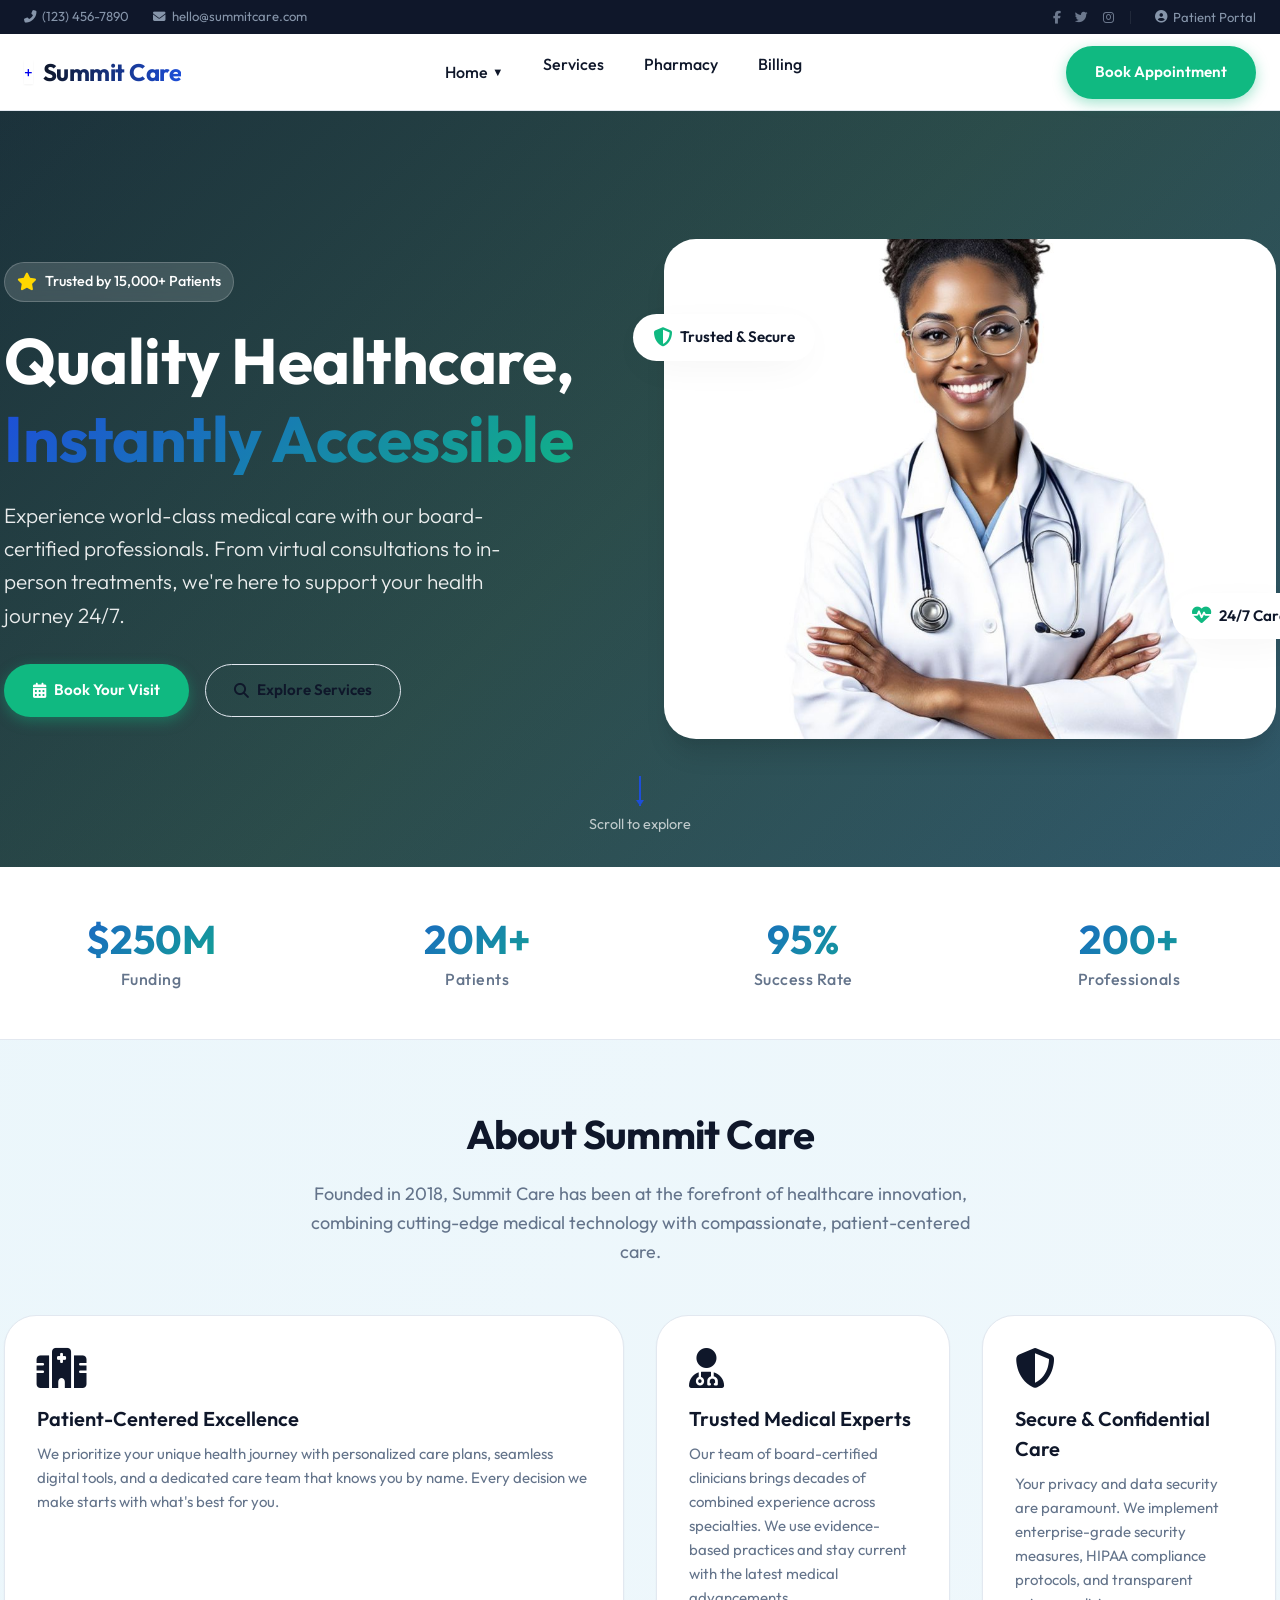
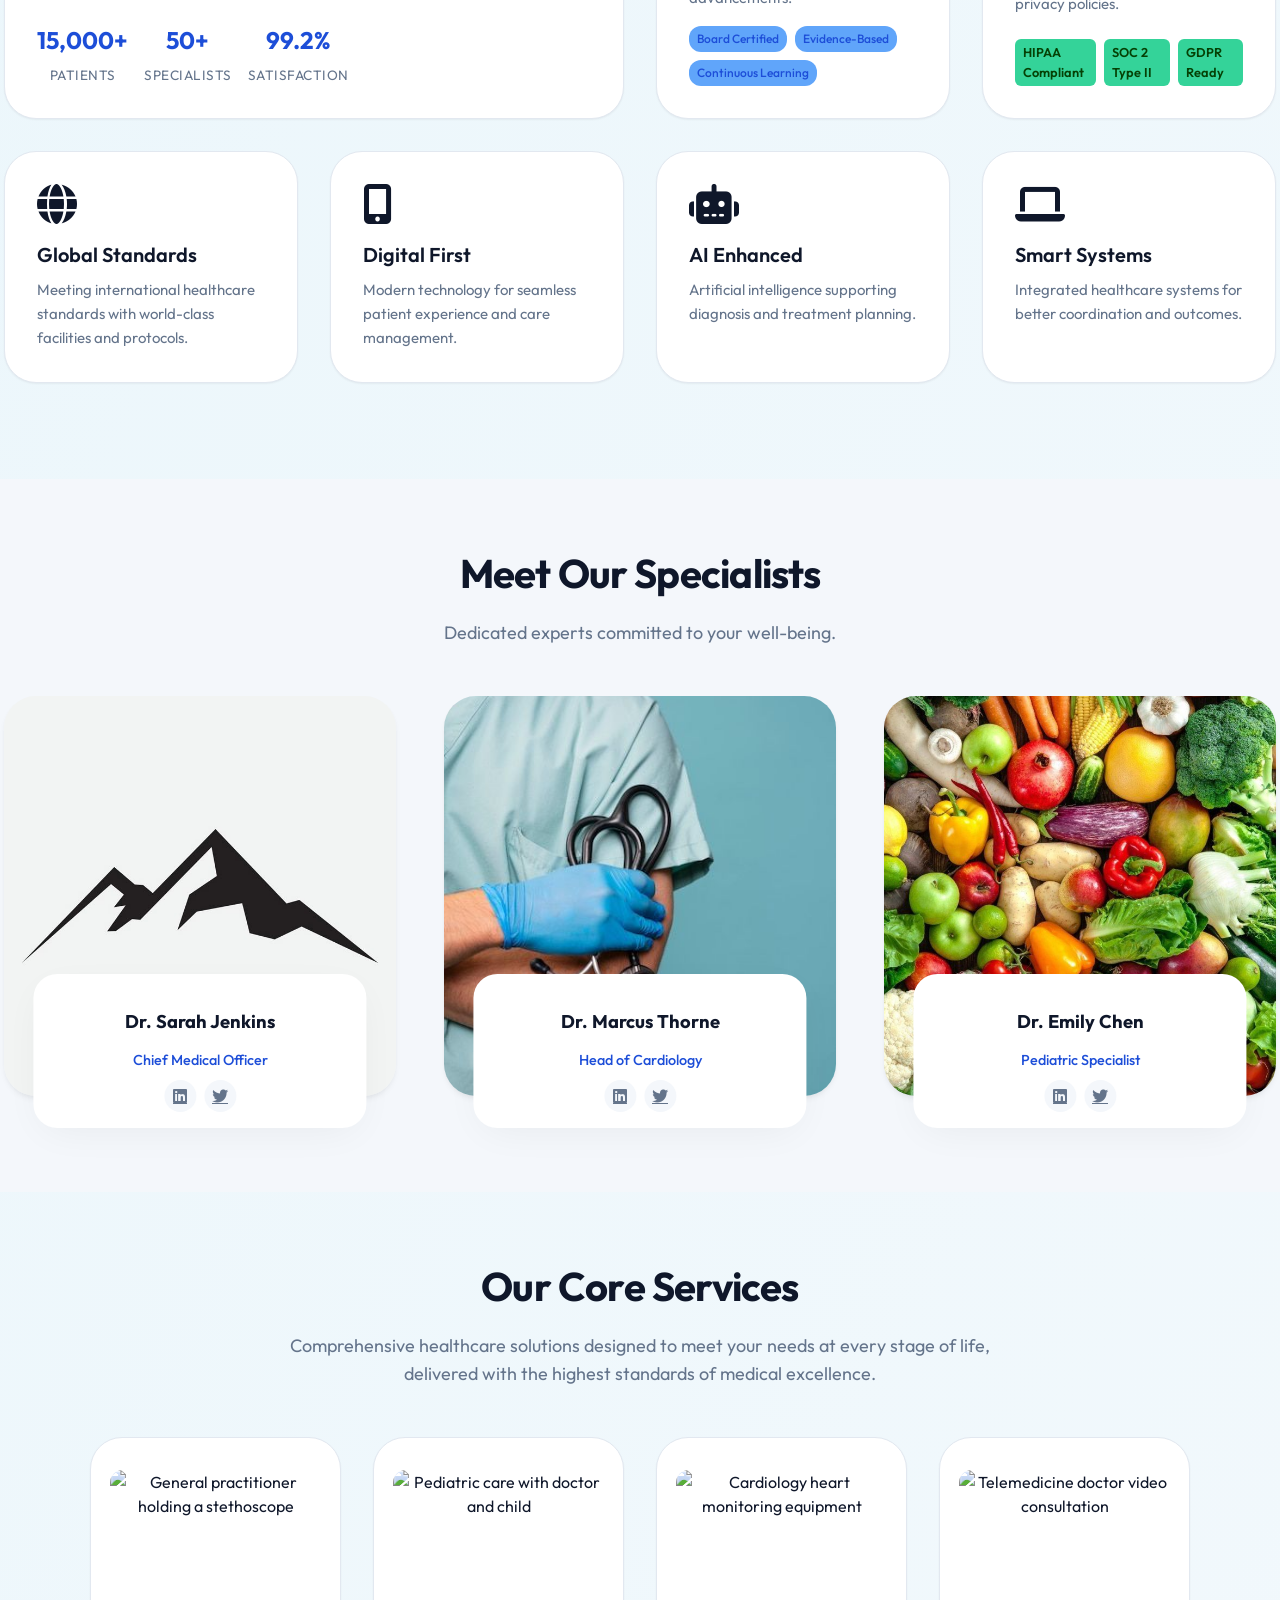
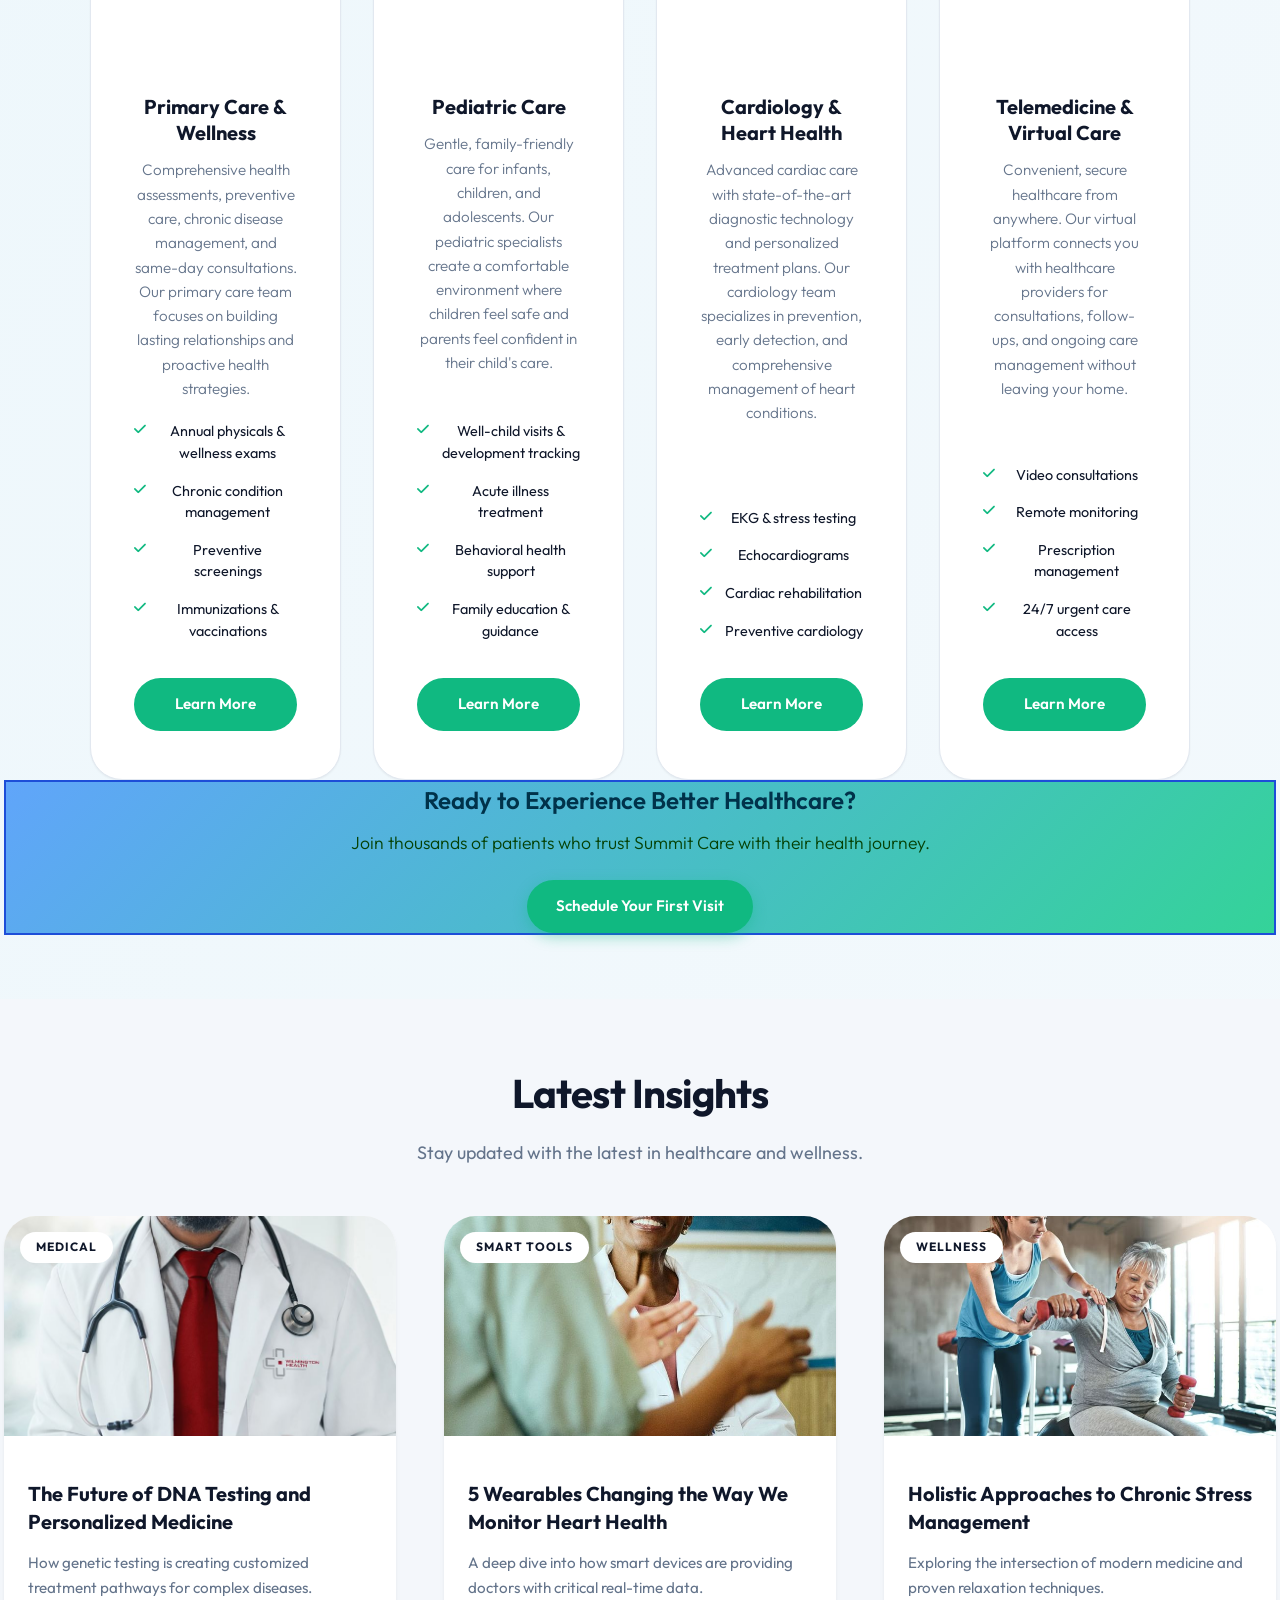
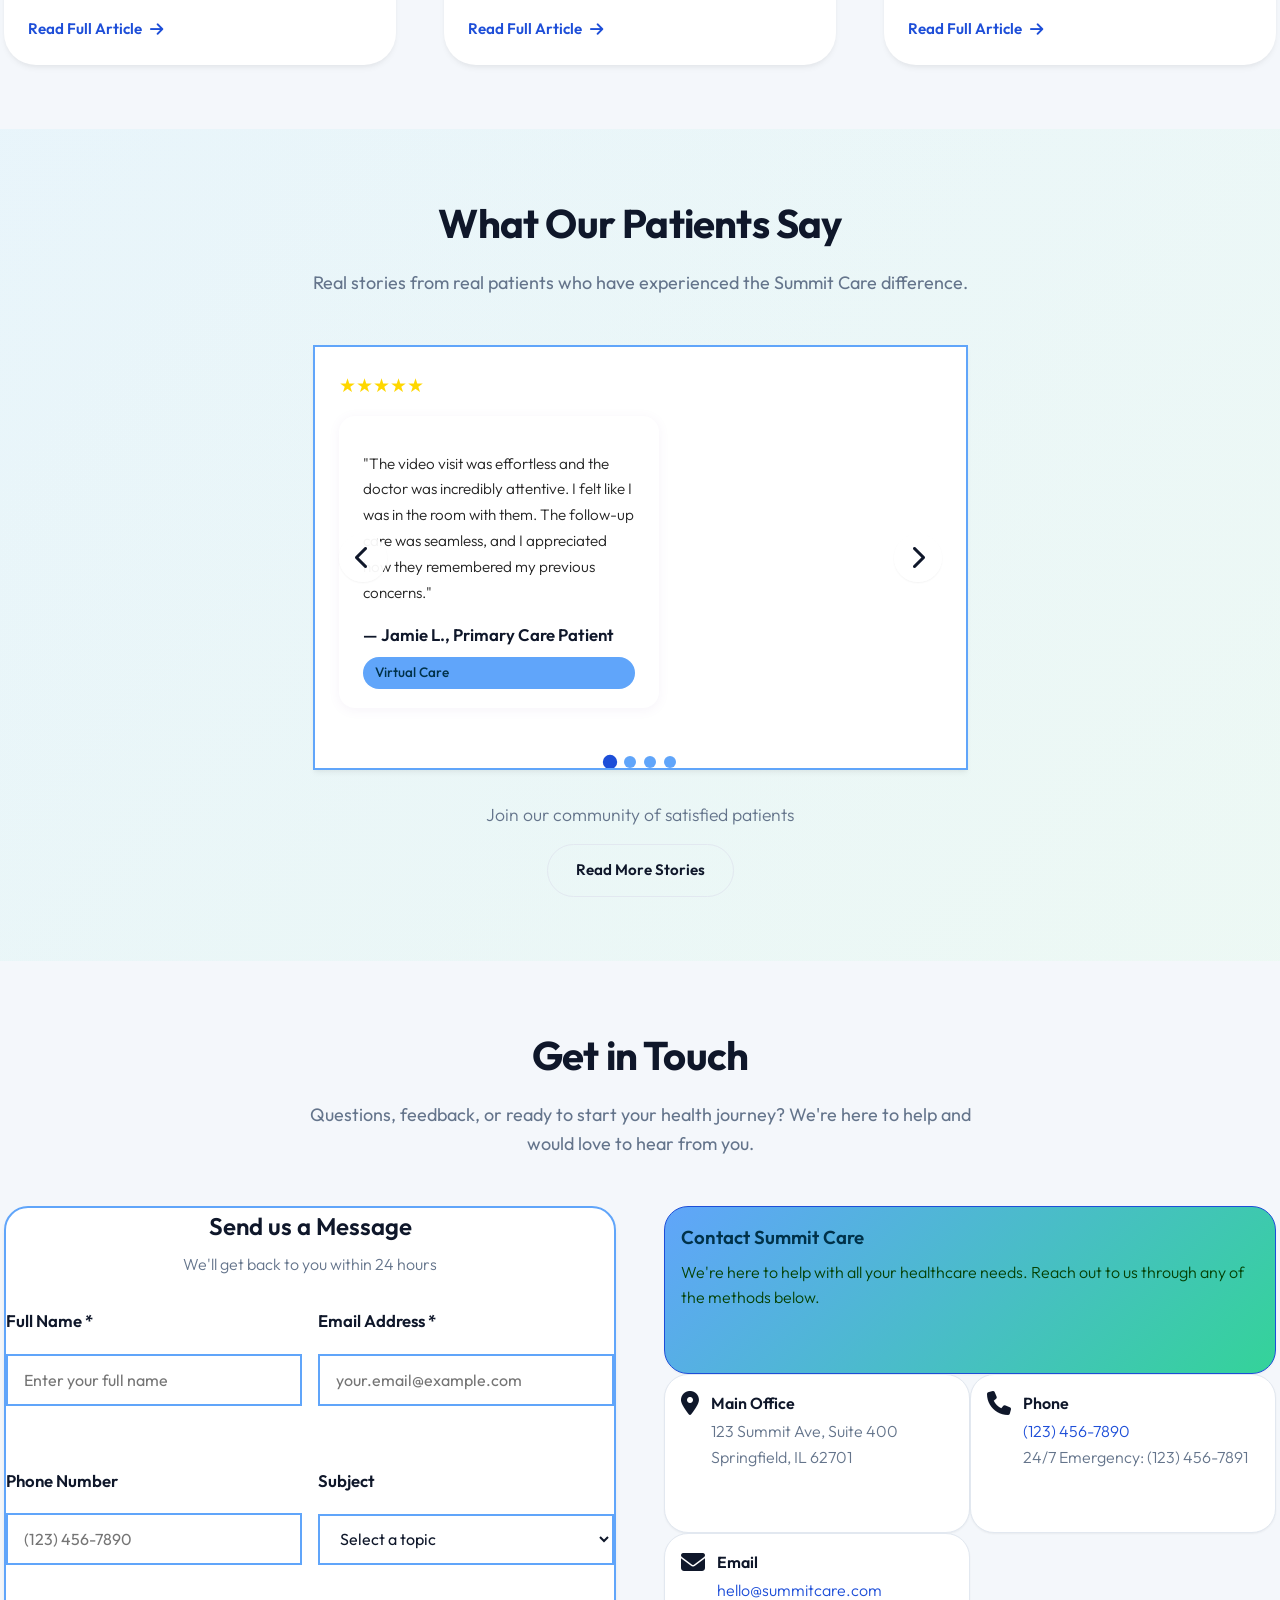
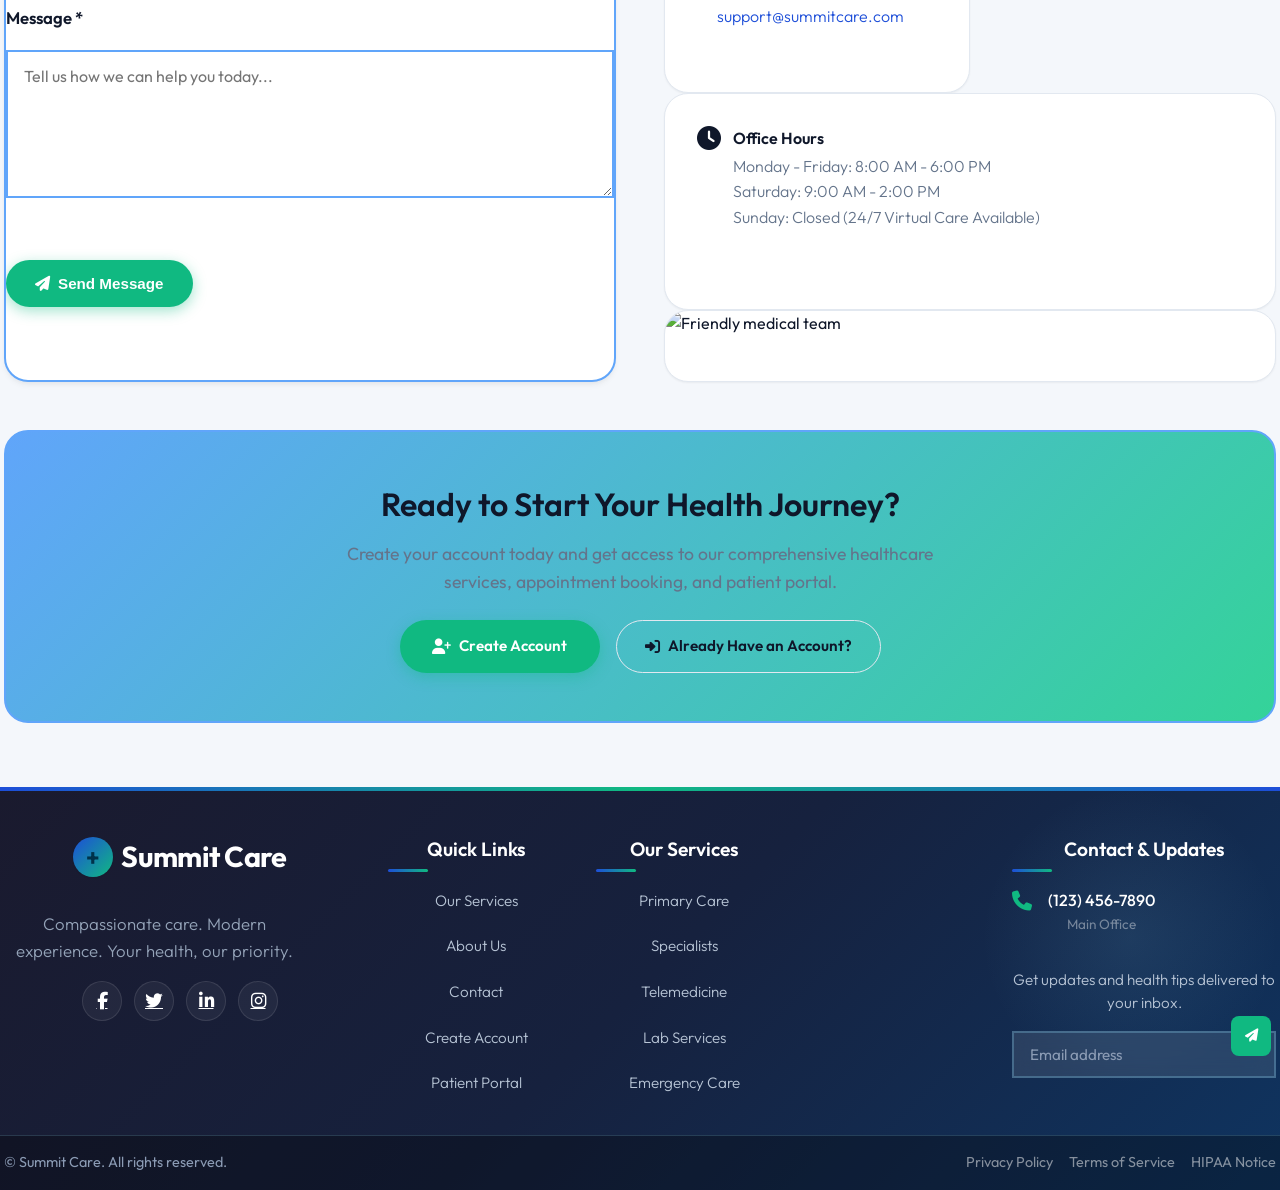
==== commit 123e436a: "initial commit after styling" ====
--- a/index.html
+++ b/index.html
@@ -20,44 +20,62 @@
 <body>
     <a class="skip-link" href="#main">Skip to main content</a>
 
-    <!-- Header / Navigation -->
-    <header class="site-header" role="banner">
-        <div class="container header-inner">
-            <a class="logo" href="index.html" aria-label="Summit Care Home">
-                <span class="logo-mark" aria-hidden="true">+</span>
-                <span class="logo-text">Summit Care</span>
-            </a>
-
-            <button class="nav-toggle" aria-expanded="false" aria-controls="site-nav" aria-label="Toggle navigation">
-                <span class="bar" aria-hidden="true"></span>
-                <span class="bar" aria-hidden="true"></span>
-                <span class="bar" aria-hidden="true"></span>
-            </button>
-
-            <nav id="site-nav" class="site-nav" role="navigation">
-                <ul class="nav-list">
-                    <li class="nav-item-dropdown">
-                        <a href="index.html" class="nav-link-dropdown">Home</a>
-                        <ul class="dropdown-menu">
-                            <li><a href="index.html#about">About Us</a></li>
-                            <li><a href="index.html#services">Our Services</a></li>
-                            <li><a href="index.html#testimonials">Patient Stories</a></li>
-                            <li><a href="index.html#contact">Get in Touch</a></li>
-                        </ul>
-                    </li>
-                    <li><a href="services.html">Services</a></li>
-                    <li><a href="appointment.html">Book appointment</a></li>
-                    <li><a href="pharmacy.html">Our Pharmacy</a></li>
-                    <li><a href="payment.html">Payment and Billing</a></li>
-
-                </ul>
-                <div class="nav-buttons">
-                    <a class="btn btn-outline btn-signup" href="signup.html" role="button"
-                        aria-label="Sign up button">Sign Up</a>
-                    <a class="btn btn-primary btn-login" href="login.html" role="button"
-                        aria-label="Login button">Login</a>
-                </div>
-            </nav>
+    <!-- Global Navigation Component V2 -->
+    <header class="site-header" id="site-header" role="banner">
+        <!-- Top Bar -->
+        <div class="header-top-bar">
+            <div class="container top-bar-inner">
+                <div class="top-bar-left">
+                    <a href="tel:+11234567890"><i class="fas fa-phone-alt"></i> (123) 456-7890</a>
+                    <a href="mailto:hello@summitcare.com"><i class="fas fa-envelope"></i> hello@summitcare.com</a>
+                </div>
+                <div class="top-bar-right">
+                    <div class="top-social-links">
+                        <a href="#" aria-label="Facebook"><i class="fab fa-facebook-f"></i></a>
+                        <a href="#" aria-label="Twitter"><i class="fab fa-twitter"></i></a>
+                        <a href="#" aria-label="Instagram"><i class="fab fa-instagram"></i></a>
+                    </div>
+                    <div class="top-auth-links">
+                        <a href="login.html"><i class="fas fa-user-circle"></i> Patient Portal</a>
+                    </div>
+                </div>
+            </div>
+        </div>
+
+        <!-- Main Navigation Bar -->
+        <div class="header-main-bar">
+            <div class="container main-bar-inner">
+                <a class="logo" href="index.html" aria-label="Summit Care Home">
+                    <span class="logo-mark" aria-hidden="true">+</span>
+                    <span class="logo-text">Summit Care</span>
+                </a>
+
+                <nav id="site-nav" class="site-nav" role="navigation">
+                    <ul class="nav-list">
+                        <li class="nav-item-dropdown">
+                            <a href="index.html" class="nav-link-dropdown">Home</a>
+                            <ul class="dropdown-menu">
+                                <li><a href="index.html#about">About Us</a></li>
+                                <li><a href="index.html#services">Our Services</a></li>
+                                <li><a href="index.html#testimonials">Patient Stories</a></li>
+                                <li><a href="index.html#contact">Get in Touch</a></li>
+                            </ul>
+                        </li>
+                        <li><a href="services.html">Services</a></li>
+                        <li><a href="pharmacy.html">Pharmacy</a></li>
+                        <li><a href="billing.html">Billing</a></li>
+                    </ul>
+                </nav>
+
+                <div class="nav-actions">
+                    <a class="btn btn-primary btn-pill" href="appointment.html">Book Appointment</a>
+                    <button class="nav-toggle" aria-expanded="false" aria-controls="site-nav" aria-label="Toggle navigation">
+                        <span class="bar" aria-hidden="true"></span>
+                        <span class="bar" aria-hidden="true"></span>
+                        <span class="bar" aria-hidden="true"></span>
+                    </button>
+                </div>
+            </div>
         </div>
     </header>
 
@@ -88,21 +106,6 @@
                                 Experience world-class medical care with our board-certified professionals. From virtual
                                 consultations to in-person treatments, we're here to support your health journey 24/7.
                             </p>
-
-                            <div class="hero-stats">
-                                <div class="stat">
-                                    <span class="stat-number">15,000+</span>
-                                    <span class="stat-label">Patients</span>
-                                </div>
-                                <div class="stat">
-                                    <span class="stat-number">50+</span>
-                                    <span class="stat-label">Specialists</span>
-                                </div>
-                                <div class="stat">
-                                    <span class="stat-number">99.2%</span>
-                                    <span class="stat-label">Satisfaction</span>
-                                </div>
-                            </div>
 
                             <div class="cta-group">
                                 <a href="appointment.html" class="btn btn-primary btn-large">
@@ -117,18 +120,13 @@
                         </div>
 
                         <div class="hero-visual">
-                            <div class="floating-cards">
-                                <div class="floating-card card-1">
-                                    <i class="fas fa-user-md card-icon"></i>
-                                    <div>Expert Doctors</div>
-                                </div>
-                                <div class="floating-card card-2">
-                                    <i class="fas fa-pills card-icon"></i>
-                                    <div>Modern Medicine</div>
-                                </div>
-                                <div class="floating-card card-3">
-                                    <i class="fas fa-hospital card-icon"></i>
-                                    <div>Advanced Care</div>
+                            <div class="hero-image-wrapper">
+                                <img src="images/0ed625d083b9293a2e4832441059d0e8.jpg" alt="Dedicated Healthcare Professional" class="hero-main-img">
+                                <div class="floating-badge badge-1">
+                                    <i class="fas fa-shield-alt"></i> Trusted & Secure
+                                </div>
+                                <div class="floating-badge badge-2">
+                                    <i class="fas fa-heartbeat"></i> 24/7 Care
                                 </div>
                             </div>
                         </div>
@@ -139,6 +137,30 @@
             <div class="hero-scroll-indicator">
                 <div class="scroll-arrow"></div>
                 <span>Scroll to explore</span>
+            </div>
+        </section>
+
+        <!-- Stats Bar V2 -->
+        <section class="stats-bar">
+            <div class="container">
+                <div class="stats-grid">
+                    <div class="stat-item">
+                        <span class="stat-number">$250M</span>
+                        <span class="stat-label">Funding</span>
+                    </div>
+                    <div class="stat-item">
+                        <span class="stat-number">20M+</span>
+                        <span class="stat-label">Patients</span>
+                    </div>
+                    <div class="stat-item">
+                        <span class="stat-number">95%</span>
+                        <span class="stat-label">Success Rate</span>
+                    </div>
+                    <div class="stat-item">
+                        <span class="stat-number">200+</span>
+                        <span class="stat-label">Professionals</span>
+                    </div>
+                </div>
             </div>
         </section>
 
@@ -242,6 +264,60 @@
             </div>
         </section>
 
+        <!-- Team Section -->
+        <section id="team" class="section team">
+            <div class="container">
+                <div class="section-head text-center">
+                    <h2 class="section-title reveal-up">Meet Our Specialists</h2>
+                    <p class="section-subtitle reveal-up" style="--delay: 0.1s">Dedicated experts committed to your well-being.</p>
+                </div>
+
+                <div class="team-grid">
+                    <div class="team-wrapper reveal-up" style="--delay: 0.15s">
+                        <div class="team-overlap-card">
+                            <img src="images/7a6983d94eb3cc3c1f2a9a7988ae8aab.jpg" alt="Dr. Sarah Jenkins" class="team-img">
+                            <div class="team-info">
+                                <h3>Dr. Sarah Jenkins</h3>
+                                <p>Chief Medical Officer</p>
+                                <div class="team-social">
+                                    <a href="#"><i class="fab fa-linkedin"></i></a>
+                                    <a href="#"><i class="fab fa-twitter"></i></a>
+                                </div>
+                            </div>
+                        </div>
+                    </div>
+
+                    <div class="team-wrapper reveal-up" style="--delay: 0.25s">
+                        <div class="team-overlap-card">
+                            <img src="images/047c9431d661625f3e084a087d3e98fb.jpg" alt="Dr. Marcus Thorne" class="team-img">
+                            <div class="team-info">
+                                <h3>Dr. Marcus Thorne</h3>
+                                <p>Head of Cardiology</p>
+                                <div class="team-social">
+                                    <a href="#"><i class="fab fa-linkedin"></i></a>
+                                    <a href="#"><i class="fab fa-twitter"></i></a>
+                                </div>
+                            </div>
+                        </div>
+                    </div>
+
+                    <div class="team-wrapper reveal-up" style="--delay: 0.35s">
+                        <div class="team-overlap-card">
+                            <img src="images/2f1552874be63215dd85d9d54dad26dc.jpg" alt="Dr. Emily Chen" class="team-img">
+                            <div class="team-info">
+                                <h3>Dr. Emily Chen</h3>
+                                <p>Pediatric Specialist</p>
+                                <div class="team-social">
+                                    <a href="#"><i class="fab fa-linkedin"></i></a>
+                                    <a href="#"><i class="fab fa-twitter"></i></a>
+                                </div>
+                            </div>
+                        </div>
+                    </div>
+                </div>
+            </div>
+        </section>
+
         <!-- Services Preview -->
         <section id="services" class="section services">
             <div class="container">
@@ -350,6 +426,54 @@
                     <h3>Ready to Experience Better Healthcare?</h3>
                     <p>Join thousands of patients who trust Summit Care with their health journey.</p>
                     <a href="appointment.html" class="btn btn-primary">Schedule Your First Visit</a>
+                </div>
+            </div>
+        </section>
+
+        <!-- News & Insights Section -->
+        <section id="news" class="section news">
+            <div class="container">
+                <div class="section-head text-center">
+                    <h2 class="section-title reveal-up">Latest Insights</h2>
+                    <p class="section-subtitle reveal-up" style="--delay: 0.1s">Stay updated with the latest in healthcare and wellness.</p>
+                </div>
+
+                <div class="news-grid">
+                    <article class="news-card reveal-up" style="--delay: 0.15s">
+                        <div class="news-img-wrapper">
+                            <span class="news-badge">MEDICAL</span>
+                            <img src="images/946ecf2091b6057cb2179e0d9c000f2d.jpg" alt="Medical News" class="news-img">
+                        </div>
+                        <div class="news-content">
+                            <h3 class="news-title">The Future of DNA Testing and Personalized Medicine</h3>
+                            <p class="news-excerpt">How genetic testing is creating customized treatment pathways for complex diseases.</p>
+                            <a href="#" class="news-link">Read Full Article <i class="fas fa-arrow-right"></i></a>
+                        </div>
+                    </article>
+
+                    <article class="news-card reveal-up" style="--delay: 0.25s">
+                        <div class="news-img-wrapper">
+                            <span class="news-badge">SMART TOOLS</span>
+                            <img src="images/56d35f4ebc97267429b84937fe7794a1.jpg" alt="Smart Health Tools" class="news-img">
+                        </div>
+                        <div class="news-content">
+                            <h3 class="news-title">5 Wearables Changing the Way We Monitor Heart Health</h3>
+                            <p class="news-excerpt">A deep dive into how smart devices are providing doctors with critical real-time data.</p>
+                            <a href="#" class="news-link">Read Full Article <i class="fas fa-arrow-right"></i></a>
+                        </div>
+                    </article>
+
+                    <article class="news-card reveal-up" style="--delay: 0.35s">
+                        <div class="news-img-wrapper">
+                            <span class="news-badge">WELLNESS</span>
+                            <img src="images/d5a1dbf003f02970ef0ac6b45b40191d.jpg" alt="Wellness News" class="news-img">
+                        </div>
+                        <div class="news-content">
+                            <h3 class="news-title">Holistic Approaches to Chronic Stress Management</h3>
+                            <p class="news-excerpt">Exploring the intersection of modern medicine and proven relaxation techniques.</p>
+                            <a href="#" class="news-link">Read Full Article <i class="fas fa-arrow-right"></i></a>
+                        </div>
+                    </article>
                 </div>
             </div>
         </section>
@@ -425,7 +549,7 @@
 
                 <div class="testimonials-cta reveal-up" style="--delay: 0.2s">
                     <p>Join our community of satisfied patients</p>
-                    <a href="testimonials.html" class="btn btn-outline">Read More Stories</a>
+                    <a href="#testimonials" class="btn btn-outline">Read More Stories</a>
                 </div>
             </div>
         </section>
@@ -580,9 +704,8 @@
         </section>
     </main>
 
-    <!-- Footer -->
+    <!-- Footer V2 -->
     <footer class="site-footer" role="contentinfo">
-        <!-- Main Footer Content -->
         <div class="footer-main">
             <div class="container">
                 <div class="footer-content">
@@ -592,24 +715,12 @@
                             <span class="logo-mark" aria-hidden="true">+</span>
                             <span class="logo-text">Summit Care</span>
                         </a>
-                        <p class="brand-description">Compassionate care. Modern experience. Your health, our priority.
-                        </p>
+                        <p class="brand-description">Compassionate care. Modern experience. Your health, our priority.</p>
                         <div class="social-links">
-                            <a href="#" aria-label="Facebook" class="social-link facebook">
-                                <i class="fab fa-facebook-f"></i>
-                            </a>
-                            <a href="#" aria-label="Twitter" class="social-link twitter">
-                                <i class="fab fa-twitter"></i>
-                            </a>
-                            <a href="#" aria-label="LinkedIn" class="social-link linkedin">
-                                <i class="fab fa-linkedin-in"></i>
-                            </a>
-                            <a href="#" aria-label="Instagram" class="social-link instagram">
-                                <i class="fab fa-instagram"></i>
-                            </a>
-                            <a href="#" aria-label="YouTube" class="social-link youtube">
-                                <i class="fab fa-youtube"></i>
-                            </a>
+                            <a href="#" aria-label="Facebook"><i class="fab fa-facebook-f"></i></a>
+                            <a href="#" aria-label="Twitter"><i class="fab fa-twitter"></i></a>
+                            <a href="#" aria-label="LinkedIn"><i class="fab fa-linkedin-in"></i></a>
+                            <a href="#" aria-label="Instagram"><i class="fab fa-instagram"></i></a>
                         </div>
                     </div>
 
@@ -637,59 +748,27 @@
                         </ul>
                     </div>
 
-                    <!-- Contact Information -->
-                    <div class="footer-section">
-                        <h4 class="footer-title">Contact Information</h4>
+                    <!-- Contact & Newsletter -->
+                    <div class="footer-section newsletter-section">
+                        <h4 class="footer-title">Contact & Updates</h4>
                         <div class="contact-info">
                             <div class="contact-item">
                                 <i class="fas fa-phone contact-icon"></i>
                                 <div>
-                                    <a href="tel:+11234567890" aria-label="Call Summit Care">(123) 456-7890</a>
+                                    <a href="tel:+11234567890">(123) 456-7890</a>
                                     <span class="contact-label">Main Office</span>
                                 </div>
                             </div>
-                            <div class="contact-item">
-                                <i class="fas fa-phone contact-icon emergency"></i>
-                                <div>
-                                    <a href="tel:+11234567891" aria-label="Emergency number">(123) 456-7891</a>
-                                    <span class="contact-label">24/7 Emergency</span>
-                                </div>
-                            </div>
-                            <div class="contact-item">
-                                <i class="fas fa-envelope contact-icon"></i>
-                                <div>
-                                    <a href="mailto:hello@summitcare.com"
-                                        aria-label="Email Summit Care">hello@summitcare.com</a>
-                                    <span class="contact-label">General Inquiries</span>
-                                </div>
-                            </div>
-                            <div class="contact-item">
-                                <i class="fas fa-map-marker-alt contact-icon"></i>
-                                <div>
-                                    <span>123 Summit Ave, Suite 400</span>
-                                    <span class="contact-label">Springfield, IL 62701</span>
-                                </div>
-                            </div>
-                        </div>
-                    </div>
-
-                    <!-- Newsletter Signup -->
-                    <div class="footer-section newsletter-section">
-                        <h4 class="footer-title">Stay Updated</h4>
-                        <p class="newsletter-description">Get health tips, updates, and exclusive offers delivered to
-                            your inbox. <strong>Create an account</strong> to access appointment booking, prescription
-                            management, and more.</p>
+                        </div>
+                        <p class="newsletter-description">Get updates and health tips delivered to your inbox.</p>
                         <form class="newsletter-form" id="newsletterForm">
                             <div class="newsletter-input-group">
-                                <input type="email" placeholder="Enter your email" required
-                                    aria-label="Email for newsletter">
-                                <button type="submit" class="newsletter-btn" aria-label="Subscribe to newsletter">
+                                <input type="email" placeholder="Email address" required aria-label="Email for newsletter">
+                                <button type="submit" class="newsletter-btn" aria-label="Subscribe">
                                     <i class="fas fa-paper-plane"></i>
                                 </button>
                             </div>
                         </form>
-                        <p class="newsletter-note">We respect your privacy. Unsubscribe at any time. <a
-                                href="signup.html" class="auth-link">Create account</a> for full access.</p>
                     </div>
                 </div>
             </div>
@@ -697,17 +776,14 @@
 
         <!-- Footer Bottom -->
         <div class="footer-bottom">
-            <div class="container">
-                <div class="footer-bottom-content">
-                    <div class="copyright">
-                        <p>&copy; <span id="year"></span> Summit Care. All rights reserved.</p>
-                    </div>
-                    <div class="footer-legal">
-                        <a href="#" class="legal-link">Privacy Policy</a>
-                        <a href="#" class="legal-link">Terms of Service</a>
-                        <a href="#" class="legal-link">HIPAA Notice</a>
-                        <a href="#" class="legal-link">Accessibility</a>
-                    </div>
+            <div class="container footer-bottom-content">
+                <div class="copyright">
+                    <p>&copy; <span id="year"></span> Summit Care. All rights reserved.</p>
+                </div>
+                <div class="footer-legal">
+                    <a href="privacy.html">Privacy Policy</a>
+                    <a href="terms.html">Terms of Service</a>
+                    <a href="terms.html">HIPAA Notice</a>
                 </div>
             </div>
         </div>
--- a/style.css
+++ b/style.css
@@ -4,40 +4,61 @@
 */
 
 :root {
-  --color-primary: #87ceeb;
-  --color-primary-dark: #5bb8d9;
-  --color-primary-light: #a8d8f0;
-  --color-accent: #90ee90;
-  --color-accent-dark: #7dd87d;
-  --color-accent-light: #a8f0a8;
-  --color-bg: #ffffff;
-  --color-bg-alt: #f8fcff;
-  --color-text: #000000;
-  --color-text-muted: #333333;
-  --color-text-light: #666666;
-  --color-icon: #1a1a1a;
-  --color-icon-light: #4a4a4a;
-  --shadow-md: 0 8px 32px rgba(135, 206, 235, 0.15);
-  --shadow-sm: 0 4px 16px rgba(135, 206, 235, 0.1);
-  --shadow-lg: 0 16px 48px rgba(135, 206, 235, 0.2);
-  --shadow-xl: 0 24px 64px rgba(135, 206, 235, 0.25);
-  --radius: 16px;
-  --radius-sm: 12px;
-  --radius-lg: 24px;
-  --container: 1200px;
+  /* Summit Care V2 Design System */
+  
+  /* Brand Colors - Deep Navy & Mint Green Palette */
+  --color-primary: #1D4ED8; /* Vibrant Blue */
+  --color-primary-dark: #1e40af;
+  --color-primary-light: #60a5fa;
+  --color-primary-soft: #eff6ff;
+  
+  --color-accent: #10B981; /* Mint Green */
+  --color-accent-dark: #059669;
+  --color-accent-light: #34d399;
+  --color-accent-soft: #d1fae5;
+
+  /* Neutrals & Backgrounds */
+  --color-bg: #FFFFFF;
+  --color-bg-alt: #F4F7FB; /* Soft, light cool-gray */
+  --color-bg-dark: #0F172A; /* Deep Navy */
+
+  --color-text: #0F172A; /* Slate 900 */
+  --color-text-muted: #64748B; /* Slate 500 */
+  --color-text-light: #94A3B8; /* Slate 400 */
+  --color-text-white: #FFFFFF;
+
+  --color-border: #E2E8F0;
+  --color-border-hover: #CBD5E1;
+
+  /* Highly Diffuse Shadows for V2 Aesthetic */
+  --shadow-sm: 0 1px 2px 0 rgba(0, 0, 0, 0.05);
+  --shadow-md: 0 4px 6px -1px rgba(0, 0, 0, 0.05), 0 2px 4px -1px rgba(0, 0, 0, 0.03);
+  --shadow-lg: 0 10px 40px -10px rgba(0, 0, 0, 0.06); /* Softer, broader shadow */
+  --shadow-xl: 0 20px 25px -5px rgba(0, 0, 0, 0.1), 0 10px 10px -5px rgba(0, 0, 0, 0.04);
+  --shadow-float: 0 25px 50px -12px rgba(16, 185, 129, 0.15); /* Tinted hover shadow */
+
+  /* Heavy Rounding */
+  --radius-sm: 0.5rem;
+  --radius-md: 1rem;
+  --radius-lg: 1.5rem; /* 24px default card rounding */
+  --radius-xl: 2rem;
+  --radius-full: 9999px;
+
+  --container: 1280px;
+  
   --space-1: 0.25rem;
   --space-2: 0.5rem;
   --space-3: 0.75rem;
   --space-4: 1rem;
   --space-5: 1.5rem;
   --space-6: 2rem;
-  --space-7: 3rem;
-  --space-8: 4rem;
-  --space-9: 5rem;
-  --space-10: 6rem;
-  --transition-fast: 200ms cubic-bezier(0.2, 0.6, 0.2, 1);
-  --transition-slow: 400ms cubic-bezier(0.2, 0.6, 0.2, 1);
-  --transition-bounce: 600ms cubic-bezier(0.68, -0.55, 0.265, 1.55);
+  --space-8: 3rem;
+  --space-10: 4rem;
+  --space-12: 6rem;
+
+  --transition-fast: 150ms cubic-bezier(0.4, 0, 0.2, 1);
+  --transition-normal: 300ms cubic-bezier(0.4, 0, 0.2, 1); /* Slightly slower for 'smooth' feel */
+  --transition-slow: 500ms cubic-bezier(0.4, 0, 0.2, 1);
 }
 
 /* Base reset */
@@ -59,8 +80,40 @@
   font-family: 'Outfit', system-ui, -apple-system, Segoe UI, Roboto, Helvetica, Arial, sans-serif;
   color: var(--color-text);
   background-color: var(--color-bg);
-  line-height: 1.6;
+  line-height: 1.5;
   font-weight: 400;
+  -webkit-font-smoothing: antialiased;
+  -moz-osx-font-smoothing: grayscale;
+}
+
+/* Glassmorphism Utilities V2 */
+.glass {
+  background: rgba(255, 255, 255, 0.85);
+  backdrop-filter: blur(16px);
+  -webkit-backdrop-filter: blur(16px);
+  border: 1px solid rgba(255, 255, 255, 0.4);
+  box-shadow: 0 4px 30px rgba(0, 0, 0, 0.03);
+}
+
+.glass-dark {
+  background: rgba(15, 23, 42, 0.85);
+  backdrop-filter: blur(16px);
+  -webkit-backdrop-filter: blur(16px);
+  border: 1px solid rgba(255, 255, 255, 0.05);
+  box-shadow: 0 4px 30px rgba(0, 0, 0, 0.2);
+}
+
+/* Common Layout Utilities */
+.flex-center {
+  display: flex;
+  align-items: center;
+  justify-content: center;
+}
+
+.grid-auto {
+  display: grid;
+  grid-template-columns: repeat(auto-fit, minmax(300px, 1fr));
+  gap: var(--space-6);
 }
 
 img {
@@ -96,55 +149,143 @@
   z-index: 10000;
 }
 
-/* Header */
+/*/* ════════════════════════════════════════════════════════════════
+   HEADER — V3 (Premium Nav Redesign)
+   ════════════════════════════════════════════════════════════════ */
+
+/* Sticky wrapper */
 .site-header {
   position: sticky;
   top: 0;
   z-index: 1000;
-  background: var(--color-bg);
-  box-shadow: var(--shadow-sm);
-  border-bottom: 2px solid var(--color-primary-light);
-
-}
-
-.header-inner {
-  display: flex;
-  align-items: center;
+  transition: box-shadow var(--transition-normal);
+}
+
+/* ── Top Bar ── */
+.site-header .header-top-bar {
+  background: var(--color-bg-dark);
+  color: var(--color-text-light);
+  font-size: 0.83rem;
+  overflow: hidden;
+  max-height: 40px;
+  transition: max-height var(--transition-normal), opacity var(--transition-normal), padding var(--transition-normal);
+}
+
+.site-header.scrolled .header-top-bar {
+  max-height: 0;
+  opacity: 0;
+  pointer-events: none;
+}
+
+/* ── Main Bar ── */
+.site-header .header-main-bar {
+  background: #ffffff;
+  border-bottom: 1px solid var(--color-border);
+  transition: background var(--transition-normal), box-shadow var(--transition-normal), backdrop-filter var(--transition-normal);
+}
+
+.site-header.scrolled .header-main-bar {
+  background: rgba(255, 255, 255, 0.94);
+  backdrop-filter: blur(14px);
+  -webkit-backdrop-filter: blur(14px);
+  box-shadow: 0 4px 24px -4px rgba(15, 23, 42, 0.08), 0 1px 6px -1px rgba(15, 23, 42, 0.04);
+}
+
+/* ── Top Bar Inner ── */
+.top-bar-inner {
+  display: flex;
   justify-content: space-between;
-  min-height: 72px;
-}
-
+  align-items: center;
+  padding: 0.45rem 1.5rem;
+}
+
+.top-bar-left,
+.top-bar-right {
+  display: flex;
+  align-items: center;
+  gap: var(--space-5);
+}
+
+.top-bar-left a,
+.top-auth-links a {
+  color: rgba(148, 163, 184, 0.9);
+  text-decoration: none;
+  display: inline-flex;
+  align-items: center;
+  gap: 0.4rem;
+  font-size: 0.82rem;
+  transition: color var(--transition-fast);
+}
+
+.top-bar-left a i,
+.top-auth-links a i {
+  font-size: 0.78rem;
+}
+
+.top-bar-left a:hover,
+.top-auth-links a:hover {
+  color: var(--color-accent-light);
+}
+
+.top-social-links {
+  display: flex;
+  gap: 0.9rem;
+  padding-right: var(--space-4);
+  border-right: 1px solid rgba(255, 255, 255, 0.08);
+}
+
+.top-social-links a {
+  color: rgba(148, 163, 184, 0.7);
+  font-size: 0.8rem;
+  transition: color var(--transition-fast), transform var(--transition-fast);
+  line-height: 1;
+}
+
+.top-social-links a:hover {
+  color: var(--color-accent-light);
+  transform: translateY(-1px);
+}
+
+/* ── Main Bar Inner ── */
+.main-bar-inner {
+  display: flex;
+  align-items: center;
+  justify-content: space-between;
+  gap: 1rem;
+  min-height: 76px;
+  padding: 0 1.5rem;
+}
+
+/* ── Logo ── */
 .logo {
   display: inline-flex;
   align-items: center;
-  gap: var(--space-2);
-  color: var(--color-text);
+  gap: 0.6rem;
   text-decoration: none;
+  flex-shrink: 0;
+}
+
+.logo-mark {
+  display: flex;
+  align-items: center;
+  justify-content: center;
+  box-shadow: var(--shadow-sm);
+}
+
+.logo-text {
+  font-size: 1.5rem;
   font-weight: 700;
-  letter-spacing: 0.2px;
-  font-size: 1.2rem;
-}
-
-.logo-mark {
-  display: inline-grid;
-  place-items: center;
-  width: 32px;
-  height: 32px;
-  background: var(--color-accent);
-  border-radius: 10px;
-  color: #054105;
-  font-weight: 900;
-  font-size: 1.1rem;
-}
-
-.logo-text {
-  font-size: 1.2rem;
-}
-
-.site-nav {
-  display: flex;
-  align-items: center;
-  gap: var(--space-5);
+  letter-spacing: -0.02em;
+  background: linear-gradient(to right, var(--color-text), var(--color-primary));
+  -webkit-background-clip: text;
+  background-clip: text;
+  -webkit-text-fill-color: transparent;
+}
+
+.nav-actions {
+  display: flex;
+  align-items: center;
+  gap: var(--space-4);
 }
 
 .nav-list {
@@ -243,78 +384,66 @@
   align-items: center;
   justify-content: center;
   gap: var(--space-2);
-  padding: 0.8rem 1.2rem;
-  border: 2px solid transparent;
-  border-radius: 999px;
+  padding: 0.875rem 1.75rem;
+  border: 1px solid transparent;
+  border-radius: var(--radius-full);
   text-decoration: none;
   font-weight: 600;
   font-size: 0.95rem;
-  transition: all var(--transition-fast);
+  transition: all var(--transition-normal);
   cursor: pointer;
-}
-
-.btn:hover,
-.btn:focus-visible {
-  transform: translateY(-2px);
+  white-space: nowrap;
+}
+
+.btn:hover {
+  transform: scale(1.02) translateY(-2px);
   box-shadow: var(--shadow-md);
 }
 
-.btn-large {
-  padding: 1rem 1.5rem;
-  font-size: 1rem;
-}
-
-.btn-icon {
-  font-size: 1.1rem;
-  color: var(--color-icon);
+.btn:active {
+  transform: scale(0.98);
 }
 
 .btn-primary {
-  background: var(--color-primary);
-  color: #00324a;
-  border-color: var(--color-primary);
-}
-
-.btn-primary:hover,
-.btn-primary:focus-visible {
-  background: var(--color-primary-dark);
-  border-color: var(--color-primary-dark);
+  background: var(--color-accent); /* Green button per mockup */
+  color: var(--color-text-white);
+  box-shadow: 0 4px 14px 0 rgba(16, 185, 129, 0.39);
+}
+
+.btn-primary:hover {
+  background: var(--color-accent-dark);
+  box-shadow: 0 6px 20px rgba(16, 185, 129, 0.3);
 }
 
 .btn-secondary {
   background: var(--color-accent);
-  color: #054105;
-  border-color: var(--color-accent);
-}
-
-.btn-secondary:hover,
-.btn-secondary:focus-visible {
+  color: var(--color-text-white);
+}
+
+.btn-secondary:hover {
   background: var(--color-accent-dark);
-  border-color: var(--color-accent-dark);
 }
 
 .btn-outline {
   background: transparent;
   color: var(--color-text);
+  border: 1.5px solid var(--color-border);
+}
+
+.btn-outline:hover {
+  background: var(--color-bg-alt);
   border-color: var(--color-text);
-}
-
-.btn-outline:hover,
-.btn-outline:focus-visible {
-  background: var(--color-text);
-  color: var(--color-bg);
+  color: var(--color-text);
 }
 
 .btn-login {
-  border-color: var(--color-primary);
-  color: #00324a;
-  background: rgba(135, 206, 235, 0.15);
-}
-
-.btn-login:hover,
-.btn-login:focus-visible {
-  background: var(--color-primary);
-  color: #00324a;
+  background: var(--color-bg-alt);
+  color: var(--color-text);
+}
+
+.btn-login:hover {
+  background: var(--color-border);
+  color: var(--color-text);
 }
 
 /* Minimalistic button styles for pharmacy page */
@@ -462,8 +591,8 @@
 .headline-line.highlight {
   background: linear-gradient(135deg, var(--color-primary), var(--color-accent));
   -webkit-background-clip: text;
+  background-clip: text;
   -webkit-text-fill-color: transparent;
-  background-clip: text;
 }
 
 .subhead {
@@ -475,32 +604,6 @@
   font-weight: 300;
 }
 
-.hero-stats {
-  display: flex;
-  gap: var(--space-5);
-  margin-bottom: var(--space-6);
-}
-
-.stat {
-  text-align: center;
-}
-
-.stat-number {
-  display: block;
-  font-size: 1.5rem;
-  font-weight: 700;
-  color: var(--color-primary);
-  margin-bottom: var(--space-1);
-}
-
-.stat-label {
-  font-size: 0.85rem;
-  opacity: 0.8;
-  text-transform: uppercase;
-  letter-spacing: 0.5px;
-  font-weight: 400;
-}
-
 .cta-group {
   display: flex;
   gap: var(--space-4);
@@ -515,59 +618,107 @@
   justify-content: center;
 }
 
-.floating-cards {
+.hero-image-wrapper {
   position: relative;
   width: 100%;
   height: 100%;
-}
-
-.floating-card {
+  border-radius: var(--radius-xl);
+  overflow: visible; /* To allow badges to float outside if needed */
+}
+
+.hero-main-img {
+  width: 100%;
+  height: 100%;
+  object-fit: cover;
+  border-radius: var(--radius-xl);
+  box-shadow: var(--shadow-xl);
+}
+
+.floating-badge {
   position: absolute;
-  background: rgba(255, 255, 255, 0.1);
-  backdrop-filter: blur(10px);
-  border: 1px solid rgba(255, 255, 255, 0.2);
-  border-radius: var(--radius);
-  padding: var(--space-4);
+  background: var(--color-bg);
+  padding: 0.75rem 1.25rem;
+  border-radius: var(--radius-full);
+  box-shadow: var(--shadow-lg);
+  display: flex;
+  align-items: center;
+  gap: 0.5rem;
+  font-weight: 600;
+  color: var(--color-text);
+  font-size: 0.95rem;
+  z-index: 10;
+  animation: float 6s ease-in-out infinite;
+}
+
+.floating-badge i {
+  color: var(--color-accent);
+  font-size: 1.2rem;
+}
+
+.floating-badge.badge-1 {
+  top: 15%;
+  left: -5%;
+  animation-delay: 0s;
+}
+
+.floating-badge.badge-2 {
+  bottom: 20%;
+  right: -5%;
+  animation-delay: 2s;
+}
+
+@keyframes float {
+  0%, 100% {
+    transform: translateY(0px);
+  }
+  50% {
+    transform: translateY(-15px);
+  }
+}
+
+/* Stats Bar */
+.stats-bar {
+  background: var(--color-bg);
+  padding: var(--space-8) 0;
+  border-bottom: 1px solid var(--color-border);
+  position: relative;
+  z-index: 10;
+}
+
+.stats-grid {
+  display: grid;
+  grid-template-columns: repeat(2, 1fr);
+  gap: var(--space-6);
   text-align: center;
-  color: #ffffff;
+}
+
+@media (min-width: 768px) {
+  .stats-grid {
+    grid-template-columns: repeat(4, 1fr);
+  }
+}
+
+.stat-item {
+  display: flex;
+  flex-direction: column;
+  gap: var(--space-1);
+}
+
+.stat-number {
+  font-size: 2.5rem;
+  font-weight: 700;
+  background: linear-gradient(135deg, var(--color-primary), var(--color-accent));
+  -webkit-background-clip: text;
+  background-clip: text;
+  -webkit-text-fill-color: transparent;
+  line-height: 1.2;
+}
+
+.stat-label {
+  font-size: 1rem;
+  color: var(--color-text-muted);
   font-weight: 500;
-  animation: float 6s ease-in-out infinite;
-}
-
-.floating-card.card-1 {
-  top: 20%;
-  left: 10%;
-  animation-delay: 0s;
-}
-
-.floating-card.card-2 {
-  top: 50%;
-  right: 15%;
-  animation-delay: 2s;
-}
-
-.floating-card.card-3 {
-  bottom: 20%;
-  left: 20%;
-  animation-delay: 4s;
-}
-
-.floating-card .card-icon {
-  font-size: 2rem;
-  margin-bottom: var(--space-2);
-  color: var(--color-icon);
-}
-
-@keyframes float {
-
-  0%,
-  100% {
-    transform: translateY(0px) rotate(0deg);
-  }
-
-  50% {
-    transform: translateY(-20px) rotate(2deg);
-  }
+  letter-spacing: 0.5px;
 }
 
 .hero-scroll-indicator {
@@ -632,18 +783,21 @@
 
 .section-title {
   margin: 0 0 var(--space-4);
-  font-size: clamp(1.6rem, 4vw, 2.5rem);
+  font-size: clamp(2rem, 5vw, 2.5rem);
   color: var(--color-text);
-  font-weight: 600;
+  font-weight: 700;
+  letter-spacing: -0.02em;
 }
 
 .section-subtitle {
   margin: 0;
   color: var(--color-text-muted);
-  opacity: 0.9;
-  font-size: 1.1rem;
-  line-height: 1.7;
-  font-weight: 300;
+  font-size: 1.125rem;
+  line-height: 1.6;
+  font-weight: 400;
+  max-width: 700px;
+  margin-left: auto;
+  margin-right: auto;
 }
 
 /* About Section - Bento Grid */
@@ -655,29 +809,19 @@
 }
 
 .bento-item {
-  border-radius: var(--radius-lg);
+  border-radius: var(--radius-xl);
   overflow: hidden;
   background: var(--color-bg);
-  border: 2px solid var(--color-primary-light);
+  border: 1px solid var(--color-border);
   box-shadow: var(--shadow-sm);
-  transition: all var(--transition-slow);
+  transition: all var(--transition-normal);
   position: relative;
 }
 
-.bento-item::before {
-  content: '';
-  position: absolute;
-  top: 0;
-  left: 0;
-  right: 0;
-  height: 4px;
-  background: linear-gradient(90deg, var(--color-primary), var(--color-accent));
-}
-
 .bento-item:hover {
-  transform: translateY(-8px);
-  box-shadow: var(--shadow-xl);
-  border-color: var(--color-primary);
+  transform: translateY(-4px);
+  box-shadow: var(--shadow-float);
+  border-color: var(--color-accent-light);
 }
 
 .bento-content {
@@ -694,18 +838,18 @@
 }
 
 .bento-item h3 {
-  margin: 0 0 var(--space-3);
+  margin: 0 0 var(--space-2);
   color: var(--color-text);
-  font-size: 1.3rem;
+  font-size: 1.25rem;
   font-weight: 600;
 }
 
 .bento-item p {
   margin: 0;
   color: var(--color-text-muted);
-  line-height: 1.7;
+  line-height: 1.6;
   flex-grow: 1;
-  font-weight: 300;
+  font-size: 0.9375rem;
 }
 
 .bento-item.large {
@@ -811,11 +955,11 @@
 
 .service-card {
   overflow: hidden;
-  border: 2px solid var(--color-primary-light);
-  border-radius: var(--radius);
+  border: 1px solid var(--color-border);
+  border-radius: var(--radius-lg); /* New 24px radius */
   background: var(--color-bg);
   box-shadow: var(--shadow-sm);
-  transition: all var(--transition-slow);
+  transition: all var(--transition-normal);
   position: relative;
   cursor: pointer;
 }
@@ -839,8 +983,8 @@
 .service-card:hover,
 .service-card:focus-within {
   transform: translateY(-8px) scale(1.02);
-  box-shadow: var(--shadow-xl);
-  border-color: var(--color-primary);
+  box-shadow: var(--shadow-float); /* New float shadow */
+  border-color: var(--color-primary-light);
 }
 
 .service-image-container {
@@ -1169,13 +1313,13 @@
 .form-field input,
 .form-field textarea,
 .form-field select {
-  padding: 1rem 1.1rem;
-  border: 2px solid rgba(135, 206, 235, 0.2);
-  border-radius: 12px;
+  padding: 1rem 1.25rem;
+  border: 1px solid var(--color-border);
+  border-radius: var(--radius-md);
   font: inherit;
   transition: all var(--transition-fast);
-  background: var(--color-bg);
-  font-weight: 300;
+  background: var(--color-bg-alt); /* Light gray form bg */
+  color: var(--color-text);
 }
 
 .form-field input:focus,
@@ -1183,8 +1327,8 @@
 .form-field select:focus {
   outline: none;
   border-color: var(--color-primary);
-  box-shadow: 0 0 0 4px rgba(135, 206, 235, 0.25);
   background: var(--color-bg);
+  box-shadow: 0 0 0 4px var(--color-primary-soft);
 }
 
 .error {
@@ -1206,17 +1350,17 @@
 
 .info-card {
   background: var(--color-bg);
-  border-radius: var(--radius);
-  border: 2px solid var(--color-primary-light);
+  border-radius: var(--radius-lg);
+  border: 1px solid var(--color-border);
   box-shadow: var(--shadow-sm);
-  transition: all var(--transition-fast);
+  transition: all var(--transition-normal);
   overflow: hidden;
 }
 
 .info-card:hover {
   transform: translateY(-4px);
-  box-shadow: var(--shadow-md);
-  border-color: var(--color-primary);
+  box-shadow: var(--shadow-lg);
+  border-color: var(--color-primary-light);
 }
 
 .info-card.main-info {
@@ -1292,24 +1436,117 @@
   border: none;
 }
 
-/* Footer */
+/* Footer V2 */
 .site-footer {
-  background: linear-gradient(135deg, var(--color-primary-light), var(--color-accent-light));
-  border-top: 3px solid var(--color-primary);
-}
-
-.footer-grid {
+  background: var(--color-bg-dark); /* Deep Navy */
+  color: var(--color-text-light); /* Light Gray Text */
+  border-top: none;
+  font-family: 'Outfit', sans-serif;
+}
+
+.footer-main {
+  padding: var(--space-8) 0 var(--space-6) 0;
+}
+
+.footer-content {
   display: grid;
-  grid-template-columns: 1fr;
-  gap: var(--space-7);
-  padding-top: var(--space-8);
-  padding-bottom: var(--space-7);
-}
-
-.footer-brand p {
-  margin: var(--space-3) 0 var(--space-4) 0;
-  color: var(--color-text-muted);
+  grid-template-columns: 1fr; /* Mobile fallback */
+  gap: var(--space-8);
+}
+
+@media (min-width: 900px) {
+  .footer-content {
+    grid-template-columns: 1.5fr 1fr 1fr 1.5fr; /* Desktop 4-column */
+  }
+}
+
+.footer-brand .logo {
+  margin-bottom: var(--space-3);
+  display: inline-flex;
+}
+
+.footer-brand .logo-text {
+  background: none;
+  -webkit-text-fill-color: var(--color-text-white);
+  color: var(--color-text-white);
+}
+
+.footer-brand .brand-description {
+  color: var(--color-text-light);
+  line-height: 1.6;
+  margin-bottom: var(--space-4);
   font-weight: 300;
+}
+
+.footer-title {
+  color: var(--color-text-white);
+  font-size: 1.15rem;
+  font-weight: 600;
+  margin-bottom: var(--space-4);
+  position: relative;
+  padding-bottom: var(--space-2);
+}
+
+.footer-title::after {
+  content: '';
+  position: absolute;
+  left: 0;
+  bottom: 0;
+  width: 30px;
+  height: 2px;
+  background: var(--color-accent);
+}
+
+.footer-links {
+  list-style: none;
+  padding: 0;
+  margin: 0;
+  display: flex;
+  flex-direction: column;
+  gap: 0.8rem;
+}
+
+.footer-links a {
+  color: var(--color-text-light);
+  text-decoration: none;
+  transition: color var(--transition-fast), padding-left var(--transition-fast);
+  font-weight: 300;
+}
+
+.footer-links a:hover {
+  color: var(--color-accent);
+  padding-left: 5px;
+}
+
+.contact-info .contact-item {
+  display: flex;
+  gap: 1rem;
+  margin-bottom: 1.25rem;
+  align-items: flex-start;
+}
+
+.contact-info .contact-icon {
+  color: var(--color-accent);
+  font-size: 1.25rem;
+  margin-top: 0.2rem;
+}
+
+.contact-info a {
+  color: var(--color-text-light);
+  text-decoration: none;
+  font-weight: 500;
+  display: block;
+  transition: color var(--transition-fast);
+}
+
+.contact-info a:hover {
+  color: var(--color-accent);
+}
+
+.contact-info .contact-label {
+  font-size: 0.85rem;
+  color: rgba(255,255,255,0.4);
+  display: block;
 }
 
 .social-links {
@@ -1323,67 +1560,127 @@
   justify-content: center;
   width: 40px;
   height: 40px;
-  background: rgba(255, 255, 255, 0.2);
+  background: rgba(255, 255, 255, 0.05);
+  border: 1px solid rgba(255, 255, 255, 0.1);
   border-radius: 50%;
-  font-size: 1.2rem;
-  transition: all var(--transition-fast);
-  color: var(--color-icon);
+  font-size: 1.1rem;
+  transition: all var(--transition-normal);
+  color: var(--color-text-white);
 }
 
 .social-links a:hover {
-  background: rgba(255, 255, 255, 0.3);
-  transform: translateY(-2px);
-}
-
-.footer-nav h4,
-.footer-contact h4 {
-  margin: 0 0 var(--space-4) 0;
-  color: var(--color-text);
-  font-size: 1.1rem;
-  font-weight: 600;
-}
-
-.footer-nav ul,
-.footer-contact ul {
-  list-style: none;
-  padding: 0;
-  margin: 0;
-  display: grid;
-  gap: var(--space-2);
-}
-
-.footer-nav a {
-  color: var(--color-text-muted);
+  background: var(--color-accent);
+  border-color: var(--color-accent);
+  transform: translateY(-4px);
+}
+
+/* Newsletter Section */
+.newsletter-description {
+  color: var(--color-text-light);
+  font-size: 0.95rem;
+  line-height: 1.6;
+  margin-bottom: var(--space-4);
+  font-weight: 300;
+}
+
+.newsletter-input-group {
+  display: flex;
+  margin-bottom: var(--space-3);
+  position: relative;
+}
+
+.newsletter-input-group input {
+  width: 100%;
+  padding: 0.85rem 1rem;
+  padding-right: 3.5rem;
+  border-radius: var(--radius-md);
+  border: 1px solid rgba(255,255,255,0.1);
+  background: rgba(255,255,255,0.05);
+  color: white;
+  font-family: 'Outfit', sans-serif;
+  outline: none;
+  transition: border var(--transition-fast);
+}
+
+.newsletter-input-group input:focus {
+  border-color: var(--color-accent);
+}
+
+.newsletter-input-group .newsletter-btn {
+  position: absolute;
+  right: 5px;
+  top: 5px;
+  bottom: 5px;
+  background: var(--color-accent);
+  color: white;
+  border: none;
+  border-radius: var(--radius-sm);
+  width: 40px;
+  cursor: pointer;
+  transition: background var(--transition-fast);
+  display: flex;
+  align-items: center;
+  justify-content: center;
+}
+
+.newsletter-input-group .newsletter-btn:hover {
+  background: var(--color-accent-dark);
+}
+
+.newsletter-note {
+  font-size: 0.8rem;
+  color: rgba(255,255,255,0.4);
+}
+
+.newsletter-note a {
+  color: var(--color-accent);
   text-decoration: none;
-  transition: color var(--transition-fast);
-  font-weight: 300;
-}
-
-.footer-nav a:hover,
-.footer-nav a:focus-visible {
-  color: var(--color-text);
 }
 
 .footer-bottom {
-  border-top: 1px solid rgba(255, 255, 255, 0.2);
-  padding: var(--space-5) 0;
+  border-top: 1px solid rgba(255, 255, 255, 0.05);
+  padding: var(--space-4) 0;
+  background: rgba(0, 0, 0, 0.2);
+}
+
+.footer-bottom-content {
+  display: flex;
+  flex-direction: column;
+  align-items: center;
+  gap: var(--space-3);
   text-align: center;
-  background: rgba(255, 255, 255, 0.1);
+}
+
+@media (min-width: 768px) {
+  .footer-bottom-content {
+    flex-direction: row;
+    justify-content: space-between;
+    text-align: left;
+  }
 }
 
 .footer-bottom p {
   margin: 0;
-  color: var(--color-text-muted);
-  font-weight: 300;
-}
-
-.footer-bottom a {
-  color: var(--color-primary);
+  color: rgba(255,255,255,0.5);
+  font-size: 0.9rem;
+}
+
+.footer-legal {
+  display: flex;
+  gap: var(--space-4);
+  flex-wrap: wrap;
+  justify-content: center;
+}
+
+.footer-legal a {
+  color: rgba(255,255,255,0.5);
   text-decoration: none;
-}
-
-.footer-bottom a:hover {
-  text-decoration: underline;
+  font-size: 0.9rem;
+  transition: color var(--transition-fast);
+}
+
+.footer-legal a:hover {
+  color: var(--color-accent);
 }
 
 /* Reveal on scroll */
@@ -1505,9 +1802,13 @@
     display: inline-flex;
   }
 
+  .header-top-bar {
+    display: none; /* Hide secondary info on mobile */
+  }
+
   .site-nav {
     position: fixed;
-    inset: 72px 0 auto 0;
+    inset: 80px 0 auto 0; /* Align with bottom of main bar */
     background: var(--color-bg);
     box-shadow: var(--shadow-md);
     padding: var(--space-5);
@@ -1516,7 +1817,8 @@
     gap: var(--space-4);
     transform: translateY(-120%);
     transition: transform var(--transition-slow);
-    border-top: 2px solid var(--color-primary-light);
+    border-top: 1px solid var(--color-border);
+    z-index: 999;
   }
 
   .site-nav.open {
@@ -1534,7 +1836,7 @@
     transform: none;
     box-shadow: none;
     border: none;
-    background: rgba(135, 206, 235, 0.1);
+    background: var(--color-bg-alt); /* Light gray for nested links */
     margin-top: var(--space-2);
   }
 
@@ -1735,8 +2037,6 @@
   .social-links {
     justify-content: center;
   }
-}
-
 @media (max-width: 480px) {
   .container {
     padding: 0 1rem;
@@ -4351,3 +4651,980 @@
     to { opacity: 1; }
 }
 
+/* Team Overlap Cards V2 */
+.team-grid {
+  display: grid;
+  grid-template-columns: 1fr;
+  gap: var(--space-8);
+  margin-top: var(--space-6);
+}
+
+@media (min-width: 768px) {
+  .team-grid {
+    grid-template-columns: repeat(3, 1fr);
+  }
+}
+
+.team-wrapper {
+  position: relative;
+  padding-bottom: 2rem;
+}
+
+.team-overlap-card {
+  position: relative;
+  border-radius: var(--radius-xl);
+  height: 400px;
+}
+
+.team-img {
+  width: 100%;
+  height: 100%;
+  object-fit: cover;
+  border-radius: var(--radius-xl);
+  box-shadow: var(--shadow-md);
+}
+
+.team-info {
+  position: absolute;
+  bottom: -2rem;
+  left: 50%;
+  transform: translateX(-50%);
+  background: var(--color-bg);
+  width: 85%;
+  border-radius: var(--radius-lg);
+  padding: var(--space-4);
+  text-align: center;
+  box-shadow: var(--shadow-lg);
+  border: 1px solid var(--color-border-light);
+  transition: transform 0.3s ease, box-shadow 0.3s ease;
+  z-index: 5;
+}
+
+.team-overlap-card:hover .team-info {
+  transform: translateX(-50%) translateY(-5px);
+  box-shadow: var(--shadow-xl);
+}
+
+.team-info h3 {
+  font-size: 1.15rem;
+  color: var(--color-text);
+  margin-bottom: var(--space-1);
+}
+
+.team-info p {
+  font-size: 0.9rem;
+  color: var(--color-primary);
+  margin-bottom: var(--space-2);
+  font-weight: 500;
+}
+
+.team-social {
+  display: flex;
+  justify-content: center;
+  gap: var(--space-2);
+}
+
+.team-social a {
+  display: flex;
+  align-items: center;
+  justify-content: center;
+  width: 32px;
+  height: 32px;
+  background: var(--color-bg-alt);
+  border-radius: 50%;
+  color: var(--color-text-muted);
+  transition: all 0.2s ease;
+}
+
+.team-social a:hover {
+  background: var(--color-primary);
+  color: white;
+}
+
+/* Services Grid V2 */
+.services-grid {
+  display: grid;
+  grid-template-columns: 1fr;
+  gap: var(--space-6);
+  margin-top: var(--space-6);
+}
+
+@media (min-width: 768px) {
+  .services-grid {
+    grid-template-columns: repeat(2, 1fr);
+  }
+}
+
+@media (min-width: 1024px) {
+  .services-grid {
+    grid-template-columns: repeat(4, 1fr);
+  }
+}
+
+/* News & Insights V2 */
+.news-grid {
+  display: grid;
+  grid-template-columns: 1fr;
+  gap: var(--space-8);
+  margin-top: var(--space-6);
+}
+
+@media (min-width: 768px) {
+  .news-grid {
+    grid-template-columns: repeat(3, 1fr);
+  }
+}
+
+.news-card {
+  background: var(--color-bg);
+  border-radius: var(--radius-xl);
+  overflow: hidden;
+  box-shadow: var(--shadow-md);
+  transition: transform 0.3s ease, box-shadow 0.3s ease;
+}
+
+.news-card:hover {
+  transform: translateY(-8px);
+  box-shadow: var(--shadow-xl);
+}
+
+.news-img-wrapper {
+  position: relative;
+  height: 220px;
+  overflow: hidden;
+}
+
+.news-img {
+  width: 100%;
+  height: 100%;
+  object-fit: cover;
+  transition: transform 0.5s ease;
+}
+
+.news-card:hover .news-img {
+  transform: scale(1.05);
+}
+
+.news-badge {
+  position: absolute;
+  top: var(--space-4);
+  left: var(--space-4);
+  background: var(--color-bg);
+  color: var(--color-text);
+  font-size: 0.75rem;
+  font-weight: 700;
+  padding: 0.4rem 1rem;
+  border-radius: var(--radius-full);
+  z-index: 2;
+  letter-spacing: 1px;
+}
+
+.news-content {
+  padding: var(--space-5);
+}
+
+.news-title {
+  font-size: 1.25rem;
+  color: var(--color-text);
+  margin-bottom: var(--space-3);
+  line-height: 1.4;
+}
+
+.news-excerpt {
+  color: var(--color-text-muted);
+  font-size: 0.95rem;
+  margin-bottom: var(--space-4);
+  line-height: 1.6;
+}
+
+.news-link {
+  display: inline-flex;
+  align-items: center;
+  gap: var(--space-2);
+  color: var(--color-primary);
+  font-weight: 600;
+  text-decoration: none;
+  font-size: 0.95rem;
+  transition: color 0.2s;
+}
+
+.news-link i {
+  transition: transform 0.2s;
+}
+
+.news-link:hover {
+  color: var(--color-accent);
+}
+
+.news-link:hover i {
+  transform: translateX(4px);
+}
+
+/* Service Card V2 */
+.service-card {
+  background: var(--color-bg);
+  border-radius: var(--radius-xl);
+  overflow: hidden;
+  box-shadow: var(--shadow-sm);
+  transition: transform 0.3s ease, box-shadow 0.3s ease;
+  display: flex;
+  flex-direction: column;
+}
+
+.service-card:hover {
+  transform: translateY(-8px);
+  box-shadow: var(--shadow-xl);
+}
+
+.service-image-container {
+  position: relative;
+  height: 200px;
+  overflow: hidden;
+}
+
+.service-image-container img {
+  width: 100%;
+  height: 100%;
+  object-fit: cover;
+  transition: transform 0.5s ease;
+}
+
+.service-card:hover .service-image-container img {
+  transform: scale(1.05);
+}
+
+.service-overlay {
+  position: absolute;
+  top: var(--space-4);
+  right: var(--space-4);
+  width: 48px;
+  height: 48px;
+  background: var(--color-bg);
+  border-radius: 50%;
+  display: flex;
+  align-items: center;
+  justify-content: center;
+  box-shadow: var(--shadow-md);
+  color: var(--color-primary);
+  font-size: 1.25rem;
+  z-index: 2;
+  transition: transform 0.3s ease, background 0.3s ease, color 0.3s ease;
+}
+
+.service-card:hover .service-overlay {
+  background: var(--color-primary);
+  color: white;
+  transform: rotateY(180deg);
+}
+
+.service-content {
+  padding: var(--space-5);
+  display: flex;
+  flex-direction: column;
+  flex-grow: 1;
+}
+
+.service-content h3 {
+  font-size: 1.25rem;
+  color: var(--color-text);
+  margin-bottom: var(--space-3);
+  line-height: 1.3;
+}
+
+.service-content p {
+  color: var(--color-text-muted);
+  font-size: 0.95rem;
+  line-height: 1.6;
+  margin-bottom: var(--space-4);
+  flex-grow: 1;
+}
+
+.service-features {
+  list-style: none;
+  padding: 0;
+  margin: 0 0 var(--space-5) 0;
+  flex-grow: 0;
+}
+
+.service-features li {
+  position: relative;
+  padding-left: var(--space-5);
+  margin-bottom: var(--space-2);
+  font-size: 0.9rem;
+  color: var(--color-text);
+}
+
+.service-features li::before {
+  content: '\f00c';
+  font-family: 'Font Awesome 6 Free';
+  font-weight: 900;
+  position: absolute;
+  left: 0;
+  top: 2px;
+  color: var(--color-accent);
+  font-size: 0.85rem;
+}
+
+/* Fallback/Overrides for services.html specific markup */
+.services-main .service-card {
+  padding: var(--space-5);
+  text-align: center;
+  align-items: center;
+}
+
+.services-main .service-img {
+  width: 80px;
+  height: 80px;
+  border-radius: var(--radius-full);
+  margin-bottom: var(--space-4);
+  object-fit: cover;
+  box-shadow: var(--shadow-sm);
+  transition: transform 0.5s ease;
+}
+
+.service-card:hover .service-img {
+  transform: scale(1.1) rotate(5deg);
+}
+
+.services-main .service-icon {
+  font-size: 2rem;
+  color: var(--color-primary);
+  margin-bottom: var(--space-3);
+  background: var(--color-bg-alt);
+  width: 60px;
+  height: 60px;
+  display: inline-flex;
+  align-items: center;
+  justify-content: center;
+  border-radius: 50%;
+}
+
+.service-actions {
+  display: flex;
+  gap: var(--space-3);
+  margin-top: auto;
+  justify-content: center;
+  width: 100%;
+}
+
+.learn-more-btn {
+  background: none;
+  border: 1px solid var(--color-primary);
+  color: var(--color-primary);
+  padding: 0.5rem 1rem;
+  border-radius: var(--radius-full);
+
+.news-content {
+  padding: var(--space-5);
+}
+
+.news-title {
+  font-size: 1.25rem;
+  color: var(--color-text);
+  margin-bottom: var(--space-3);
+  line-height: 1.4;
+}
+
+.news-excerpt {
+  color: var(--color-text-muted);
+  font-size: 0.95rem;
+  margin-bottom: var(--space-4);
+  line-height: 1.6;
+}
+
+.news-link {
+  display: inline-flex;
+  align-items: center;
+  gap: var(--space-2);
+  color: var(--color-primary);
+  font-weight: 600;
+  text-decoration: none;
+  font-size: 0.95rem;
+  transition: color 0.2s;
+}
+
+.news-link i {
+  transition: transform 0.2s;
+}
+
+.news-link:hover {
+  color: var(--color-accent);
+}
+
+.news-link:hover i {
+  transform: translateX(4px);
+}
+
+/* Service Card V2 */
+.service-card {
+  background: var(--color-bg);
+  border-radius: var(--radius-xl);
+  overflow: hidden;
+  box-shadow: var(--shadow-sm);
+  transition: transform 0.3s ease, box-shadow 0.3s ease;
+  display: flex;
+  flex-direction: column;
+}
+
+.service-card:hover {
+  transform: translateY(-8px);
+  box-shadow: var(--shadow-xl);
+}
+
+.service-image-container {
+  position: relative;
+  height: 200px;
+  overflow: hidden;
+}
+
+.service-image-container img {
+  width: 100%;
+  height: 100%;
+  object-fit: cover;
+  transition: transform 0.5s ease;
+}
+
+.service-card:hover .service-image-container img {
+  transform: scale(1.05);
+}
+
+.service-overlay {
+  position: absolute;
+  top: var(--space-4);
+  right: var(--space-4);
+  width: 48px;
+  height: 48px;
+  background: var(--color-bg);
+  border-radius: 50%;
+  display: flex;
+  align-items: center;
+  justify-content: center;
+  box-shadow: var(--shadow-md);
+  color: var(--color-primary);
+  font-size: 1.25rem;
+  z-index: 2;
+  transition: transform 0.3s ease, background 0.3s ease, color 0.3s ease;
+}
+
+.service-card:hover .service-overlay {
+  background: var(--color-primary);
+  color: white;
+  transform: rotateY(180deg);
+}
+
+.service-content {
+  padding: var(--space-5);
+  display: flex;
+  flex-direction: column;
+  flex-grow: 1;
+}
+
+.service-content h3 {
+  font-size: 1.25rem;
+  color: var(--color-text);
+  margin-bottom: var(--space-3);
+  line-height: 1.3;
+}
+
+.service-content p {
+  color: var(--color-text-muted);
+  font-size: 0.95rem;
+  line-height: 1.6;
+  margin-bottom: var(--space-4);
+  flex-grow: 1;
+}
+
+.service-features {
+  list-style: none;
+  padding: 0;
+  margin: 0 0 var(--space-5) 0;
+  flex-grow: 0;
+}
+
+.service-features li {
+  position: relative;
+  padding-left: var(--space-5);
+  margin-bottom: var(--space-2);
+  font-size: 0.9rem;
+  color: var(--color-text);
+}
+
+.service-features li::before {
+  content: '\f00c';
+  font-family: 'Font Awesome 6 Free';
+  font-weight: 900;
+  position: absolute;
+  left: 0;
+  top: 2px;
+  color: var(--color-accent);
+  font-size: 0.85rem;
+}
+
+/* Fallback/Overrides for services.html specific markup */
+.services-main .service-card {
+  padding: var(--space-5);
+  text-align: center;
+  align-items: center;
+}
+
+.services-main .service-img {
+  width: 80px;
+  height: 80px;
+  border-radius: var(--radius-full);
+  margin-bottom: var(--space-4);
+  object-fit: cover;
+  box-shadow: var(--shadow-sm);
+  transition: transform 0.5s ease;
+}
+
+.service-card:hover .service-img {
+  transform: scale(1.1) rotate(5deg);
+}
+
+.services-main .service-icon {
+  font-size: 2rem;
+  color: var(--color-primary);
+  margin-bottom: var(--space-3);
+  background: var(--color-bg-alt);
+  width: 60px;
+  height: 60px;
+  display: inline-flex;
+  align-items: center;
+  justify-content: center;
+  border-radius: 50%;
+}
+
+.service-actions {
+  display: flex;
+  gap: var(--space-3);
+  margin-top: auto;
+  justify-content: center;
+  width: 100%;
+}
+
+.learn-more-btn {
+  background: none;
+  border: 1px solid var(--color-primary);
+  color: var(--color-primary);
+  padding: 0.5rem 1rem;
+  border-radius: var(--radius-full);
+  font-weight: 600;
+  cursor: pointer;
+  transition: all 0.3s ease;
+}
+
+.learn-more-btn:hover {
+  background: var(--color-primary);
+  color: white;
+}
+
+/* Interior Page Hero V2 */
+.interior-hero {
+  position: relative;
+  background: var(--color-primary);
+  color: white;
+  padding: 8rem 0 5rem;
+  border-radius: 0 0 var(--radius-3xl) var(--radius-3xl);
+  overflow: hidden;
+  text-align: center;
+  margin-bottom: var(--space-8);
+  box-shadow: var(--shadow-md);
+  margin-top: -100px; /* Pull up under transparent header */
+  padding-top: 180px;
+}
+
+.interior-hero-bg {
+  position: absolute;
+  top: 0; left: 0; right: 0; bottom: 0;
+  background-size: cover;
+  background-position: center;
+  opacity: 0.3;
+}
+
+.interior-hero-overlay {
+  position: absolute;
+  top: 0; left: 0; right: 0; bottom: 0;
+  background: linear-gradient(to bottom, rgba(15,23,42,0.85), rgba(15,23,42,1));
+}
+
+.interior-hero-content {
+  position: relative;
+  z-index: 2;
+  max-width: 800px;
+  margin: 0 auto;
+}
+
+.interior-hero .hero-title {
+  color: white;
+  margin-bottom: var(--space-4);
+  font-size: clamp(2rem, 5vw, 3.5rem);
+}
+
+.interior-hero .hero-subtitle {
+  color: rgba(255,255,255,0.8);
+  font-size: 1.15rem;
+  line-height: 1.6;
+}
+}
+
+/* =========================================================================
+   PORTAL INTERFACES (Dashboard & Billing) V2
+   ========================================================================= */
+
+body.billing-bg {
+  background: var(--color-bg-alt);
+}
+
+.dashboard-header {
+  padding: var(--space-6) 0;
+  background: var(--color-bg);
+  border-bottom: 1px solid var(--color-border);
+  margin-top: 80px;
+}
+
+.dashboard-header .welcome-section {
+  display: flex;
+  justify-content: space-between;
+  align-items: center;
+  flex-wrap: wrap;
+  gap: var(--space-4);
+}
+
+.dashboard-header .welcome-title {
+  font-size: clamp(1.5rem, 4vw, 2.5rem);
+  color: var(--color-text);
+}
+
+.dashboard-header .welcome-subtitle {
+  color: var(--color-text-muted);
+  font-size: 1.1rem;
+}
+
+.dashboard-header .last-visit {
+  display: inline-flex;
+  align-items: center;
+  gap: var(--space-2);
+  margin-top: var(--space-2);
+  padding: 0.25rem 0.75rem;
+  background: var(--color-bg-alt);
+  border-radius: var(--radius-full);
+  font-size: 0.85rem;
+  color: var(--color-text-muted);
+}
+
+.quick-actions {
+  display: flex;
+  gap: var(--space-3);
+}
+
+/* Dashboard Grid */
+.dashboard-content {
+  padding: var(--space-8) 0;
+  background: var(--color-bg-alt);
+}
+
+.dashboard-grid {
+  display: grid;
+  grid-template-columns: 1fr;
+  gap: var(--space-6);
+}
+
+@media (min-width: 1024px) {
+  .dashboard-grid {
+    grid-template-columns: 2fr 1fr;
+  }
+}
+
+.dashboard-section {
+  background: var(--color-bg);
+  border-radius: var(--radius-xl);
+  padding: var(--space-6);
+  box-shadow: var(--shadow-sm);
+  margin-bottom: var(--space-6);
+}
+
+.dashboard-section .section-header {
+  display: flex;
+  justify-content: space-between;
+  align-items: center;
+  margin-bottom: var(--space-5);
+}
+
+.dashboard-section .section-title {
+  font-size: 1.25rem;
+  color: var(--color-text);
+  margin: 0;
+}
+
+.view-all {
+  color: var(--color-primary);
+  font-weight: 500;
+  font-size: 0.9rem;
+  text-decoration: none;
+  transition: color 0.2s;
+}
+
+.view-all:hover {
+  color: var(--color-accent);
+}
+
+/* Summary Cards */
+.summary-cards {
+  display: grid;
+  grid-template-columns: repeat(auto-fit, minmax(200px, 1fr));
+  gap: var(--space-4);
+}
+
+.summary-card {
+  padding: var(--space-4);
+  background: var(--color-bg-alt);
+  border-radius: var(--radius-lg);
+  display: flex;
+  align-items: flex-start;
+  gap: var(--space-4);
+  transition: transform 0.3s ease, box-shadow 0.3s ease;
+}
+
+.summary-card:hover {
+  transform: translateY(-4px);
+  box-shadow: var(--shadow-sm);
+}
+
+.summary-card .card-icon {
+  width: 48px;
+  height: 48px;
+  background: white;
+  border-radius: 50%;
+  display: flex;
+  align-items: center;
+  justify-content: center;
+  color: var(--color-primary);
+  font-size: 1.25rem;
+  box-shadow: var(--shadow-sm);
+}
+
+.summary-card .card-content h3 {
+  font-size: 0.9rem;
+  color: var(--color-text-muted);
+  margin-bottom: var(--space-1);
+}
+
+.summary-card .card-content .metric {
+  font-size: 1.5rem;
+  font-weight: 700;
+  color: var(--color-text);
+  margin-bottom: var(--space-2);
+}
+
+.summary-card .status {
+  display: inline-block;
+  padding: 0.2rem 0.6rem;
+  border-radius: var(--radius-full);
+  font-size: 0.75rem;
+  font-weight: 600;
+}
+.status.normal { background: rgba(16, 185, 129, 0.1); color: var(--color-accent); }
+.status.stable { background: rgba(59, 130, 246, 0.1); color: #3b82f6; }
+.status.active { background: rgba(139, 92, 246, 0.1); color: #8b5cf6; }
+.status.upcoming { background: rgba(245, 158, 11, 0.1); color: #f59e0b; }
+
+/* Appointment Items */
+.appointment-item {
+  display: flex;
+  gap: var(--space-4);
+  padding: var(--space-4);
+  background: var(--color-bg-alt);
+  border-radius: var(--radius-lg);
+  margin-bottom: var(--space-3);
+  align-items: center;
+}
+
+.appointment-time {
+  text-align: center;
+  min-width: 80px;
+  padding-right: var(--space-4);
+  border-right: 1px solid var(--color-border);
+}
+
+.appointment-time .date { font-weight: 700; color: var(--color-primary); font-size: 0.9rem; }
+.appointment-time .time { color: var(--color-text-muted); font-size: 0.85rem; margin-top: var(--space-1); }
+
+.appointment-details { flex-grow: 1; }
+.appointment-details h4 { margin-bottom: 0.25rem; color: var(--color-text); }
+.appointment-details p { color: var(--color-text-muted); font-size: 0.9rem; margin-bottom: var(--space-2); }
+
+.appointment-type { font-size: 0.8rem; font-weight: 500; display: inline-flex; align-items: center; gap: 4px; }
+.appointment-type.virtual { color: #8b5cf6; }
+.appointment-type.in-person { color: var(--color-accent); }
+
+.appointment-actions { margin-left: auto; display: flex; gap: var(--space-2); }
+
+/* Quick Actions Grid */
+.quick-actions-grid {
+  display: grid;
+  grid-template-columns: repeat(auto-fit, minmax(130px, 1fr));
+  gap: var(--space-4);
+}
+
+.quick-action-card {
+  background: var(--color-bg-alt);
+  padding: var(--space-4);
+  border-radius: var(--radius-lg);
+  text-align: center;
+  text-decoration: none;
+  transition: all 0.3s ease;
+  display: flex;
+  flex-direction: column;
+  align-items: center;
+  justify-content: center;
+  box-shadow: var(--shadow-sm);
+}
+
+.quick-action-card:hover {
+  background: var(--color-primary);
+  color: white;
+  transform: translateY(-4px);
+  box-shadow: var(--shadow-md);
+}
+
+.quick-action-card i {
+  font-size: 1.5rem;
+  color: var(--color-primary);
+  margin-bottom: var(--space-3);
+  transition: color 0.3s ease;
+}
+
+.quick-action-card:hover i {
+  color: white;
+}
+
+.quick-action-card h3 {
+  font-size: 0.95rem;
+  color: var(--color-text);
+  margin-bottom: var(--space-1);
+  transition: color 0.3s ease;
+}
+
+.quick-action-card:hover h3 { color: white; }
+.quick-action-card p { font-size: 0.8rem; color: var(--color-text-muted); transition: color 0.3s ease; }
+.quick-action-card:hover p { color: rgba(255,255,255,0.8); }
+
+/* Message Items */
+.message-list .message-item {
+  display: flex;
+  gap: var(--space-4);
+  padding: var(--space-4);
+  background: var(--color-bg-alt);
+  border-radius: var(--radius-lg);
+  margin-bottom: var(--space-3);
+}
+
+.message-item.unread {
+  background: white;
+  border-left: 4px solid var(--color-primary);
+  box-shadow: var(--shadow-sm);
+}
+
+.message-avatar {
+  width: 48px;
+  height: 48px;
+  background: rgba(15, 23, 42, 0.05);
+  border-radius: 50%;
+  display: flex;
+  align-items: center;
+  justify-content: center;
+  color: var(--color-primary);
+  font-size: 1.2rem;
+}
+
+.message-header {
+  display: flex;
+  justify-content: space-between;
+  margin-bottom: var(--space-1);
+}
+
+.message-header h4 { font-size: 0.95rem; color: var(--color-text); margin:0; }
+.message-time { font-size: 0.8rem; color: var(--color-text-muted); }
+.message-content p { color: var(--color-text-muted); font-size: 0.9rem; margin:0; }
+
+.unread-indicator {
+  width: 10px;
+  height: 10px;
+  background: var(--color-accent);
+  border-radius: 50%;
+  align-self: center;
+  margin-left: var(--space-2);
+}
+
+/* Billing Specific CSS */
+.billing-main {
+  padding: 120px 0 var(--space-12);
+  background: var(--color-bg-alt);
+}
+
+.billing-title { 
+  font-size: clamp(2rem, 5vw, 2.5rem);
+  margin-bottom: var(--space-8); 
+  text-align: center;
+  color: var(--color-text);
+}
+
+.billing-columns {
+  display: grid;
+  grid-template-columns: 1fr;
+  gap: var(--space-8);
+}
+
+@media (min-width: 1024px) {
+  .billing-columns {
+    grid-template-columns: 2fr 1fr;
+  }
+}
+
+.billing-details { 
+  background: var(--color-bg); 
+  padding: var(--space-6); 
+  border-radius: var(--radius-xl); 
+  box-shadow: var(--shadow-sm); 
+}
+
+.payment-summary {
+  background: var(--color-bg);
+  padding: var(--space-6);
+  border-radius: var(--radius-xl);
+  box-shadow: var(--shadow-sm);
+  position: sticky;
+  top: 100px;
+}
+
+.billing-tabs {
+  display: flex;
+  gap: var(--space-4);
+  margin-bottom: var(--space-6);
+  border-bottom: 1px solid var(--color-border);
+}
+
+.billing-tabs .tab {
+  background: none;
+  border: none;
+  padding: var(--space-3) var(--space-2);
+  font-size: 1rem;
+  font-weight: 600;
+  color: var(--color-text-muted);
+  cursor: pointer;
+  position: relative;
+}
+
+.billing-tabs .tab.active {
+  color: var(--color-primary);
+}
+
+.billing-tabs .tab.active::after {
+  content: '';
+  position: absolute;
+  bottom: -1px;
+  left: 0;
+  width: 100%;
+  height: 2px;
+  background: var(--color-primary);
+}
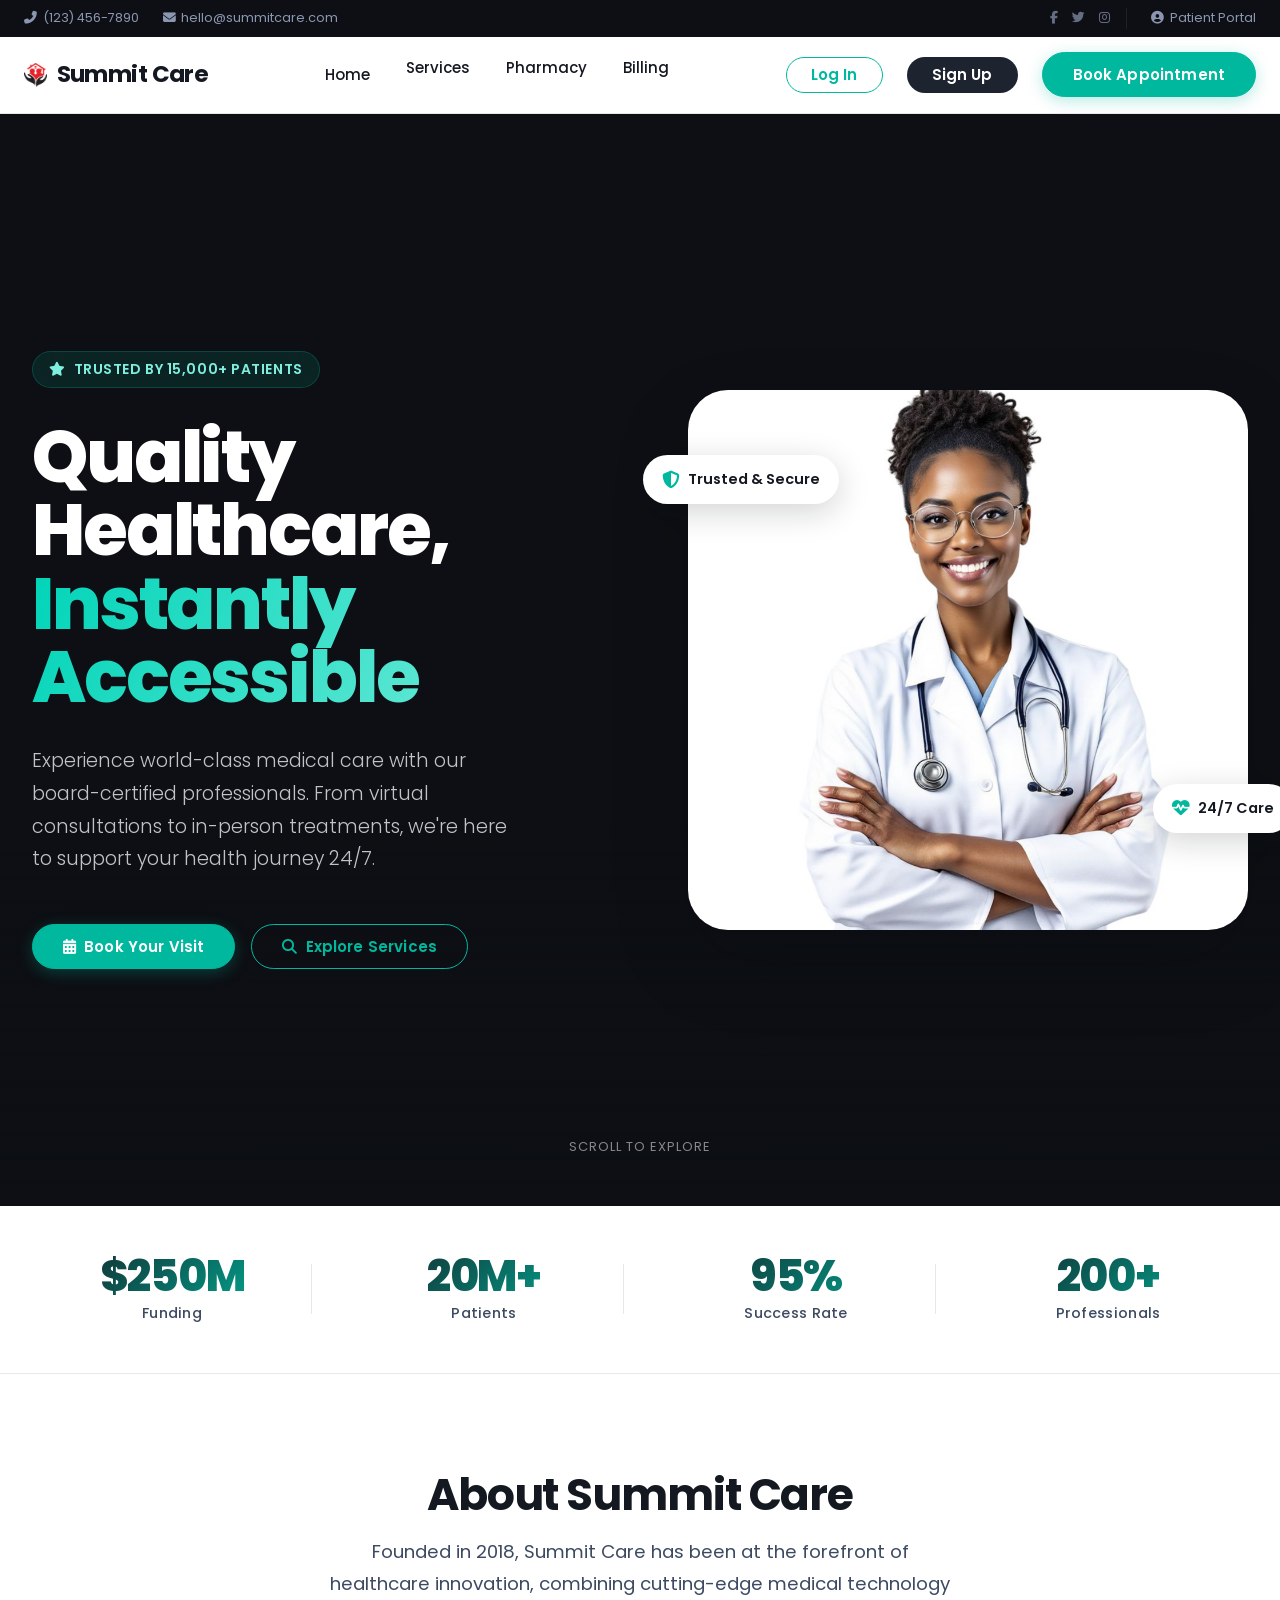
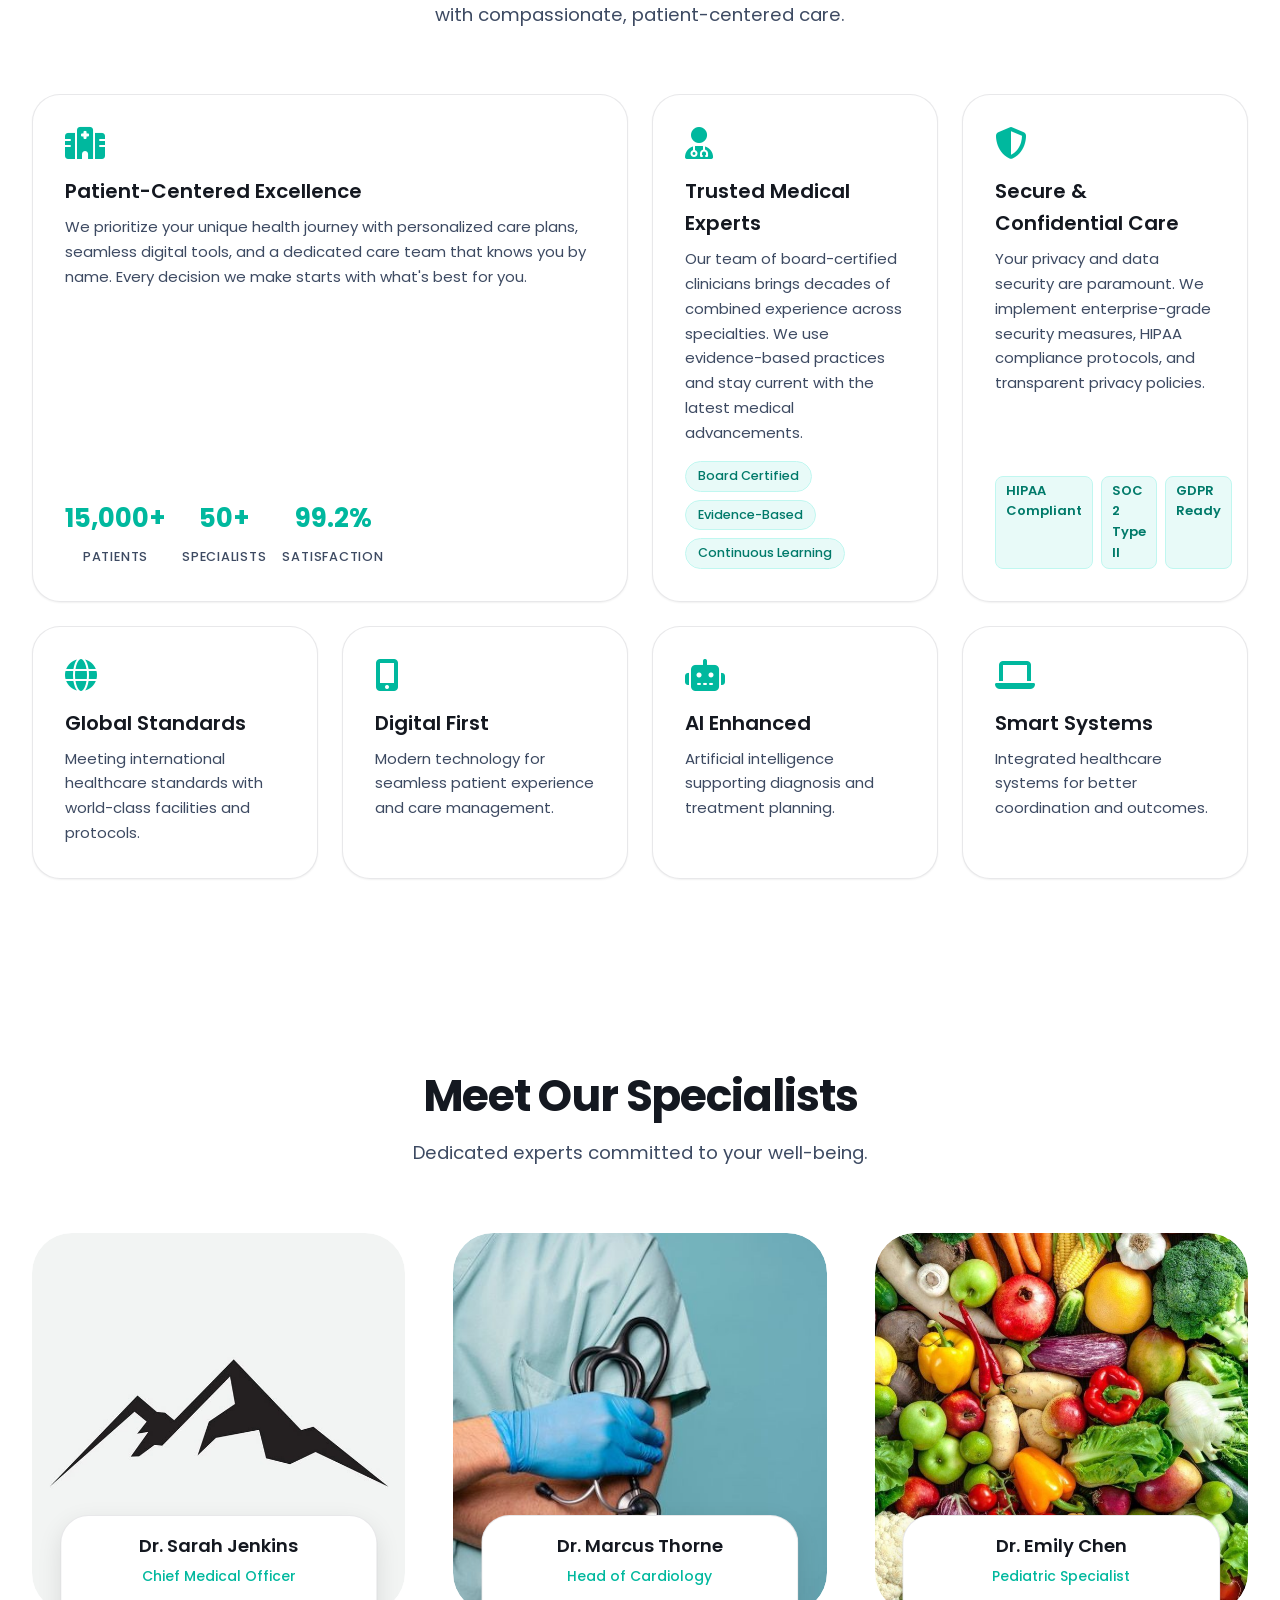
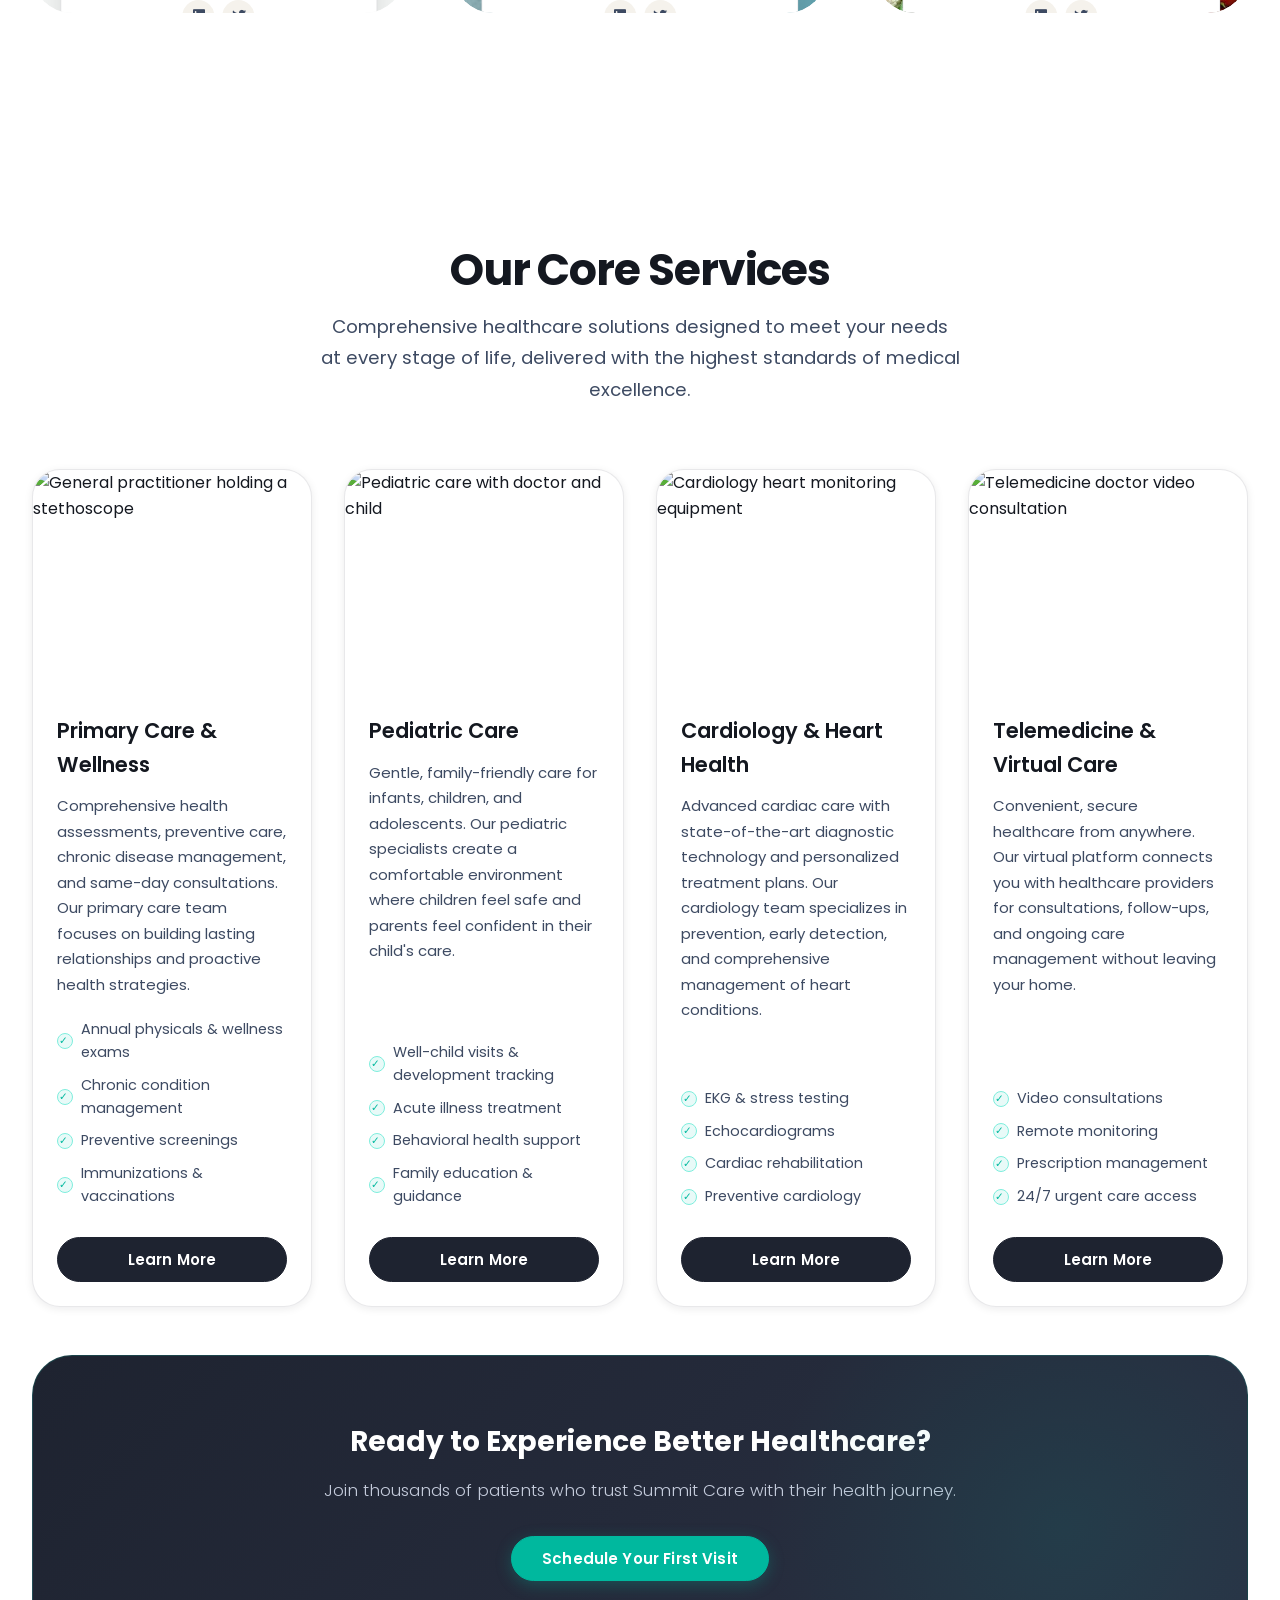
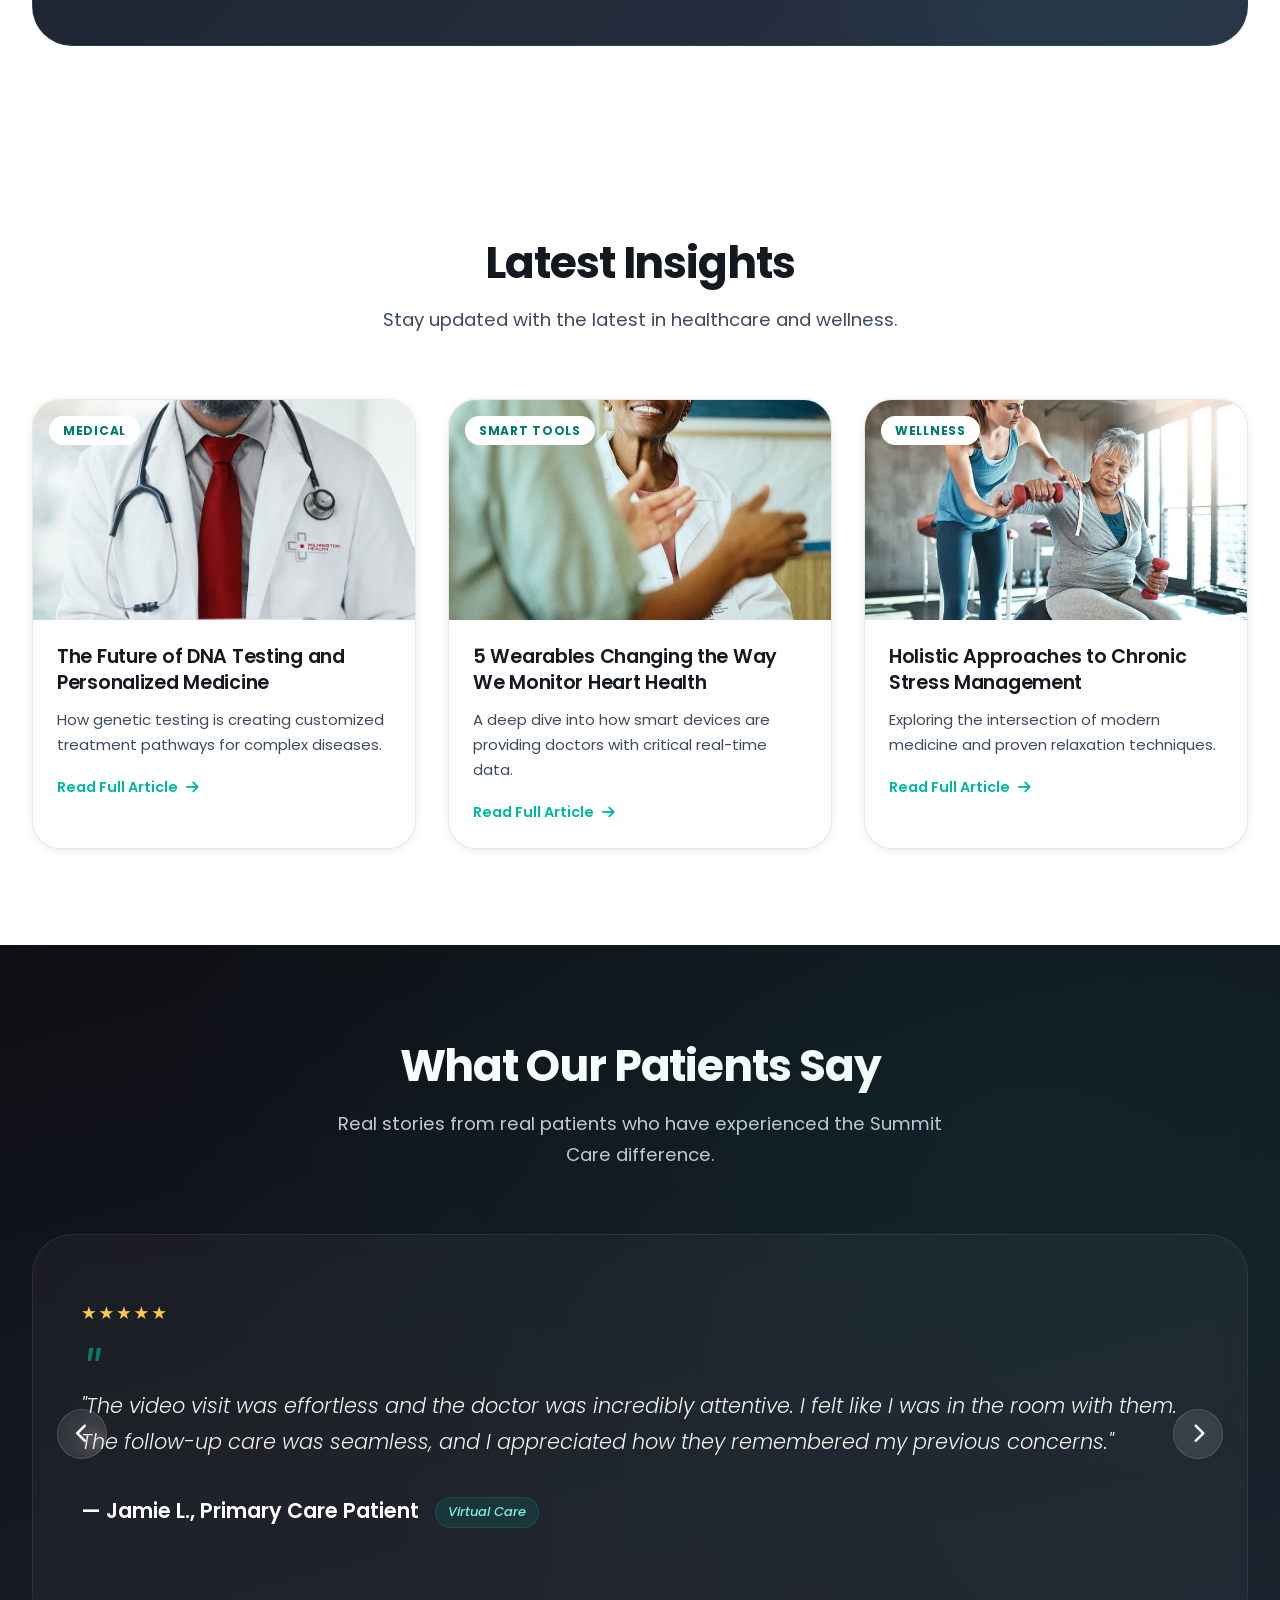
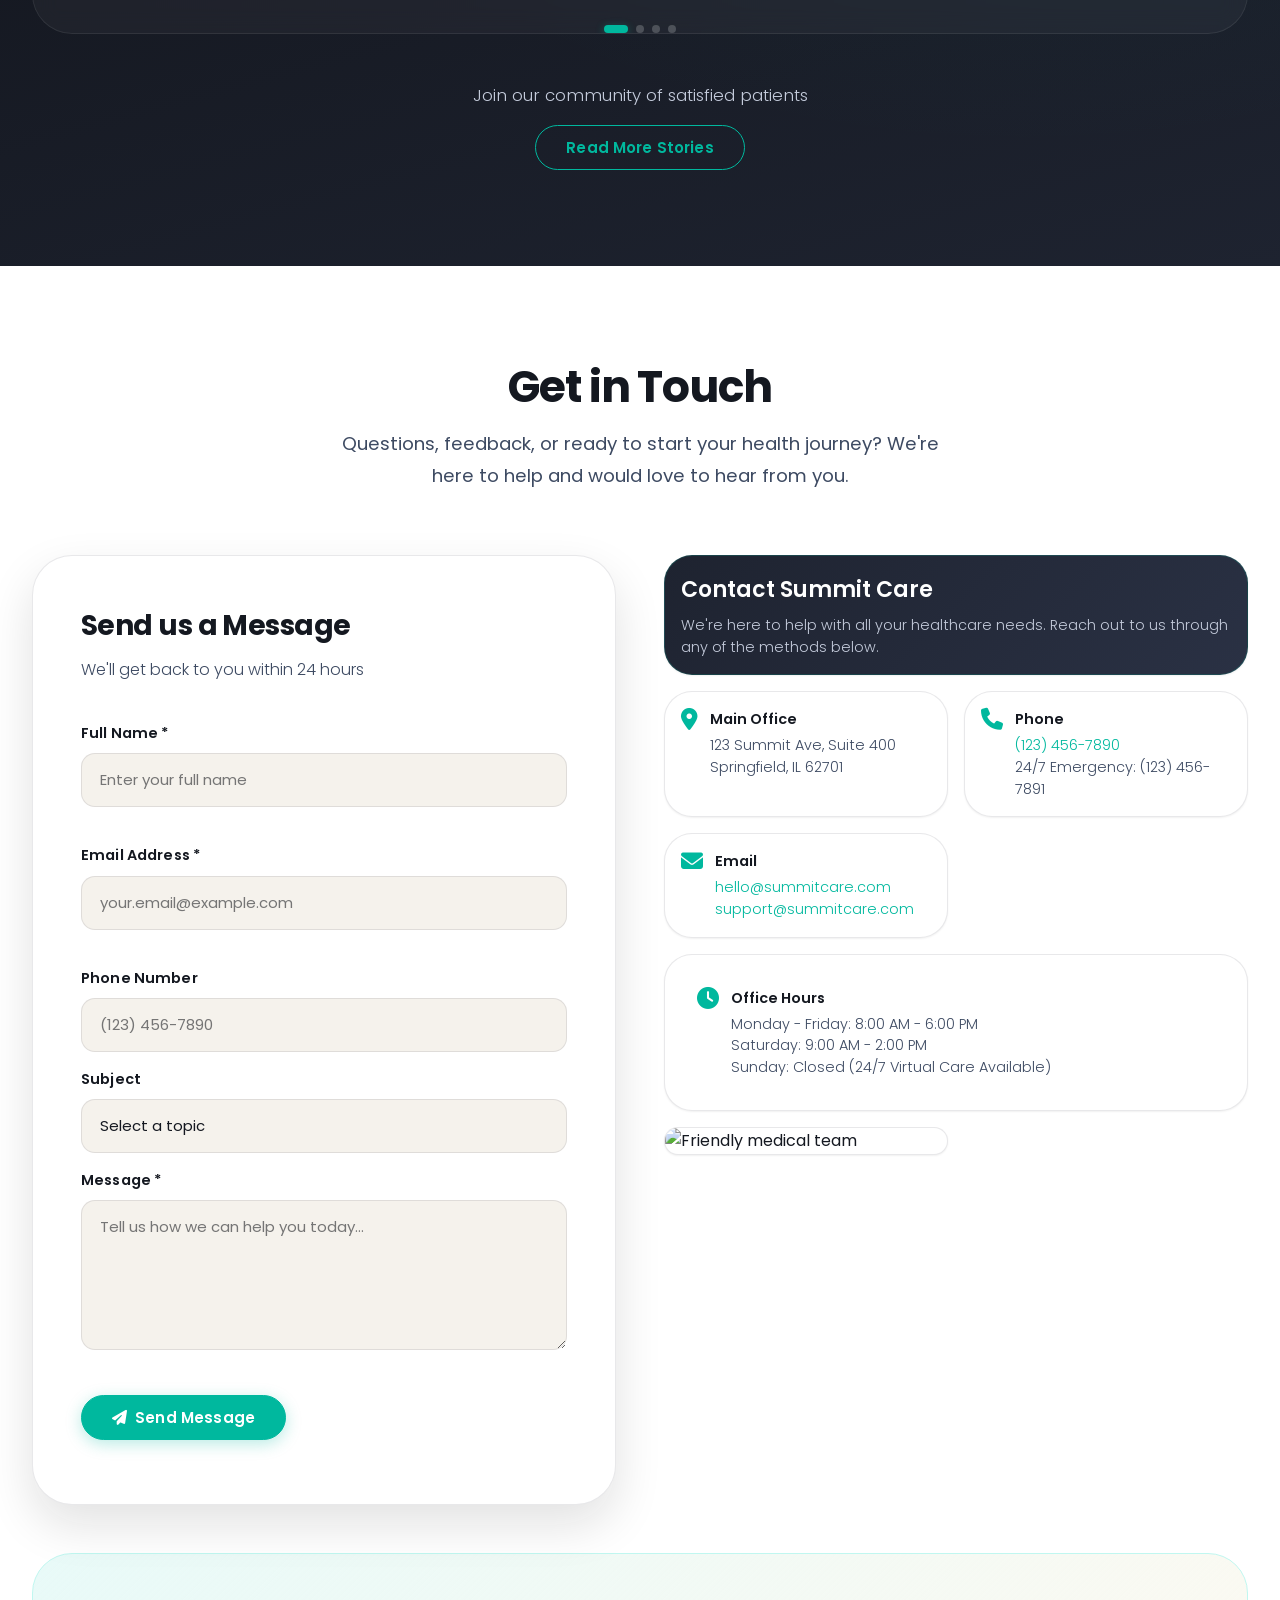
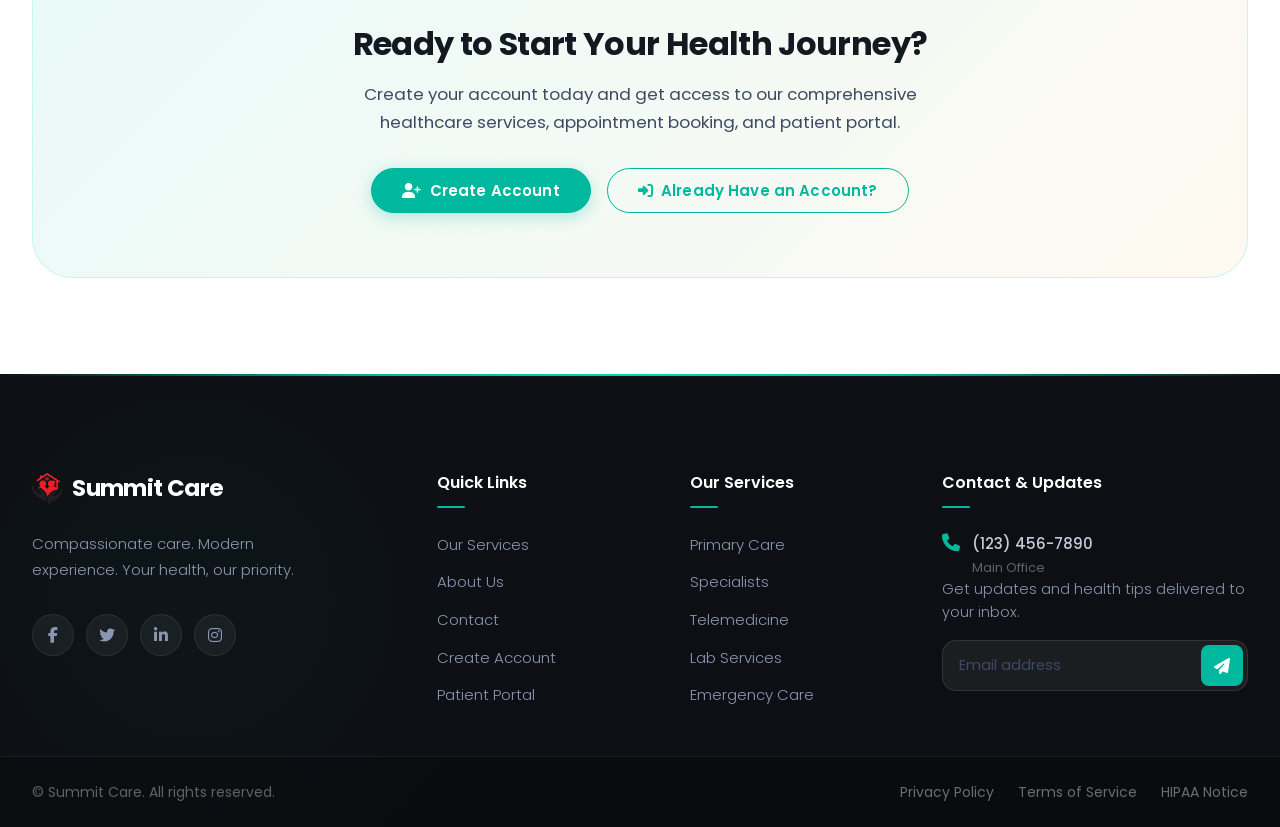
==== commit d8449276: "total redesign" ====
--- a/index.html
+++ b/index.html
@@ -9,7 +9,7 @@
     <title>Summit Care | Quality Healthcare, Instantly Accessible</title>
     <link rel="preconnect" href="https://fonts.googleapis.com" />
     <link rel="preconnect" href="https://fonts.gstatic.com" crossorigin />
-    <link href="https://fonts.googleapis.com/css2?family=Outfit:wght@300;400;500;600;700&display=swap"
+    <link href="https://fonts.googleapis.com/css2?family=Poppins:wght@300;400;500;600;700&display=swap"
         rel="stylesheet" />
     <link rel="stylesheet" href="https://cdnjs.cloudflare.com/ajax/libs/font-awesome/6.4.0/css/all.min.css" />
     <link rel="stylesheet" href="style.css" />
@@ -31,9 +31,9 @@
                 </div>
                 <div class="top-bar-right">
                     <div class="top-social-links">
-                        <a href="#" aria-label="Facebook"><i class="fab fa-facebook-f"></i></a>
-                        <a href="#" aria-label="Twitter"><i class="fab fa-twitter"></i></a>
-                        <a href="#" aria-label="Instagram"><i class="fab fa-instagram"></i></a>
+                        <a href="https://facebook.com/summitcare" aria-label="Facebook"><i class="fab fa-facebook-f"></i></a>
+                        <a href="https://twitter.com/summitcare" aria-label="Twitter"><i class="fab fa-twitter"></i></a>
+                        <a href="https://instagram.com/summitcare" aria-label="Instagram"><i class="fab fa-instagram"></i></a>
                     </div>
                     <div class="top-auth-links">
                         <a href="login.html"><i class="fas fa-user-circle"></i> Patient Portal</a>
@@ -46,7 +46,7 @@
         <div class="header-main-bar">
             <div class="container main-bar-inner">
                 <a class="logo" href="index.html" aria-label="Summit Care Home">
-                    <span class="logo-mark" aria-hidden="true">+</span>
+                    <img src="images/summit-care-logo.png" alt="Summit Care Logo" class="logo-img">
                     <span class="logo-text">Summit Care</span>
                 </a>
 
@@ -64,10 +64,15 @@
                         <li><a href="services.html">Services</a></li>
                         <li><a href="pharmacy.html">Pharmacy</a></li>
                         <li><a href="billing.html">Billing</a></li>
+                                            <li class="mobile-only-btn"><a href="login.html">Log In</a></li>
+                        <li class="mobile-only-btn"><a href="signup.html">Sign Up</a></li>
+                        <li class="mobile-only-btn auth-book-btn"><a href="appointment.html">Book Appointment</a></li>
                     </ul>
                 </nav>
 
                 <div class="nav-actions">
+                    <a class="btn header-btn-login" href="login.html" style="margin-right: 12px; font-weight: 600; font-family: var(--font-display); background: transparent; border: 1px solid var(--c-teal-500); color: var(--c-teal-500); padding: 0.6rem 1.5rem; border-radius: var(--radius-full);">Log In</a>
+                    <a class="btn header-btn-signup" href="signup.html" style="margin-right: 12px; background: var(--c-charcoal); color: white; border-radius: var(--radius-full); padding: 0.6rem 1.5rem; font-weight: 600;">Sign Up</a>
                     <a class="btn btn-primary btn-pill" href="appointment.html">Book Appointment</a>
                     <button class="nav-toggle" aria-expanded="false" aria-controls="site-nav" aria-label="Toggle navigation">
                         <span class="bar" aria-hidden="true"></span>
@@ -280,8 +285,8 @@
                                 <h3>Dr. Sarah Jenkins</h3>
                                 <p>Chief Medical Officer</p>
                                 <div class="team-social">
-                                    <a href="#"><i class="fab fa-linkedin"></i></a>
-                                    <a href="#"><i class="fab fa-twitter"></i></a>
+                                    <a href="javascript:void(0)"><i class="fab fa-linkedin"></i></a>
+                                    <a href="javascript:void(0)"><i class="fab fa-twitter"></i></a>
                                 </div>
                             </div>
                         </div>
@@ -294,8 +299,8 @@
                                 <h3>Dr. Marcus Thorne</h3>
                                 <p>Head of Cardiology</p>
                                 <div class="team-social">
-                                    <a href="#"><i class="fab fa-linkedin"></i></a>
-                                    <a href="#"><i class="fab fa-twitter"></i></a>
+                                    <a href="javascript:void(0)"><i class="fab fa-linkedin"></i></a>
+                                    <a href="javascript:void(0)"><i class="fab fa-twitter"></i></a>
                                 </div>
                             </div>
                         </div>
@@ -308,8 +313,8 @@
                                 <h3>Dr. Emily Chen</h3>
                                 <p>Pediatric Specialist</p>
                                 <div class="team-social">
-                                    <a href="#"><i class="fab fa-linkedin"></i></a>
-                                    <a href="#"><i class="fab fa-twitter"></i></a>
+                                    <a href="javascript:void(0)"><i class="fab fa-linkedin"></i></a>
+                                    <a href="javascript:void(0)"><i class="fab fa-twitter"></i></a>
                                 </div>
                             </div>
                         </div>
@@ -447,7 +452,7 @@
                         <div class="news-content">
                             <h3 class="news-title">The Future of DNA Testing and Personalized Medicine</h3>
                             <p class="news-excerpt">How genetic testing is creating customized treatment pathways for complex diseases.</p>
-                            <a href="#" class="news-link">Read Full Article <i class="fas fa-arrow-right"></i></a>
+                            <a href="javascript:void(0)" class="news-link">Read Full Article <i class="fas fa-arrow-right"></i></a>
                         </div>
                     </article>
 
@@ -459,7 +464,7 @@
                         <div class="news-content">
                             <h3 class="news-title">5 Wearables Changing the Way We Monitor Heart Health</h3>
                             <p class="news-excerpt">A deep dive into how smart devices are providing doctors with critical real-time data.</p>
-                            <a href="#" class="news-link">Read Full Article <i class="fas fa-arrow-right"></i></a>
+                            <a href="javascript:void(0)" class="news-link">Read Full Article <i class="fas fa-arrow-right"></i></a>
                         </div>
                     </article>
 
@@ -471,7 +476,7 @@
                         <div class="news-content">
                             <h3 class="news-title">Holistic Approaches to Chronic Stress Management</h3>
                             <p class="news-excerpt">Exploring the intersection of modern medicine and proven relaxation techniques.</p>
-                            <a href="#" class="news-link">Read Full Article <i class="fas fa-arrow-right"></i></a>
+                            <a href="javascript:void(0)" class="news-link">Read Full Article <i class="fas fa-arrow-right"></i></a>
                         </div>
                     </article>
                 </div>
@@ -712,15 +717,15 @@
                     <!-- Brand Section -->
                     <div class="footer-brand">
                         <a class="logo" href="index.html" aria-label="Summit Care Home">
-                            <span class="logo-mark" aria-hidden="true">+</span>
-                            <span class="logo-text">Summit Care</span>
+                            <img src="images/summit-care-logo.png" alt="Summit Care Logo" class="logo-img">
+                    <span class="logo-text">Summit Care</span>
                         </a>
                         <p class="brand-description">Compassionate care. Modern experience. Your health, our priority.</p>
                         <div class="social-links">
-                            <a href="#" aria-label="Facebook"><i class="fab fa-facebook-f"></i></a>
-                            <a href="#" aria-label="Twitter"><i class="fab fa-twitter"></i></a>
-                            <a href="#" aria-label="LinkedIn"><i class="fab fa-linkedin-in"></i></a>
-                            <a href="#" aria-label="Instagram"><i class="fab fa-instagram"></i></a>
+                            <a href="https://facebook.com/summitcare" aria-label="Facebook"><i class="fab fa-facebook-f"></i></a>
+                            <a href="https://twitter.com/summitcare" aria-label="Twitter"><i class="fab fa-twitter"></i></a>
+                            <a href="https://linkedin.com/company/summitcare" aria-label="LinkedIn"><i class="fab fa-linkedin-in"></i></a>
+                            <a href="https://instagram.com/summitcare" aria-label="Instagram"><i class="fab fa-instagram"></i></a>
                         </div>
                     </div>
 
--- a/style.css
+++ b/style.css
@@ -1,132 +1,180 @@
 /*
-  Summit Care - Home Page Styles
-  Color palette: Sky blue (#87CEEB), Light green (#90EE90), White (#FFFFFF), Black (#000000)
-*/
-
+ * ╔══════════════════════════════════════════════════════════════╗
+ * ║           SUMMIT CARE — V3 DESIGN SYSTEM                    ║
+ * ║           Full overhaul · Bold Modern · Animated            ║
+ * ╚══════════════════════════════════════════════════════════════╝
+ *
+ * Palette: Deep Obsidian + Electric Teal + Warm Ivory
+ * Type: Syne (display) + DM Sans (body)
+ * Motion: Scroll reveals · Parallax · Momentum hovers · Stagger
+ */
+
+/* ═══════════════════════════════════════════════════
+   FONTS
+   ═══════════════════════════════════════════════════ */
+@import url('https://fonts.googleapis.com/css2?family=Poppins:wght@300;400;500;600;700&display=swap');
+
+/* ═══════════════════════════════════════════════════
+   DESIGN TOKENS
+   ═══════════════════════════════════════════════════ */
 :root {
-  /* Summit Care V2 Design System */
-  
-  /* Brand Colors - Deep Navy & Mint Green Palette */
-  --color-primary: #1D4ED8; /* Vibrant Blue */
-  --color-primary-dark: #1e40af;
-  --color-primary-light: #60a5fa;
-  --color-primary-soft: #eff6ff;
-  
-  --color-accent: #10B981; /* Mint Green */
-  --color-accent-dark: #059669;
-  --color-accent-light: #34d399;
-  --color-accent-soft: #d1fae5;
-
-  /* Neutrals & Backgrounds */
-  --color-bg: #FFFFFF;
-  --color-bg-alt: #F4F7FB; /* Soft, light cool-gray */
-  --color-bg-dark: #0F172A; /* Deep Navy */
-
-  --color-text: #0F172A; /* Slate 900 */
-  --color-text-muted: #64748B; /* Slate 500 */
-  --color-text-light: #94A3B8; /* Slate 400 */
-  --color-text-white: #FFFFFF;
-
-  --color-border: #E2E8F0;
-  --color-border-hover: #CBD5E1;
-
-  /* Highly Diffuse Shadows for V2 Aesthetic */
-  --shadow-sm: 0 1px 2px 0 rgba(0, 0, 0, 0.05);
-  --shadow-md: 0 4px 6px -1px rgba(0, 0, 0, 0.05), 0 2px 4px -1px rgba(0, 0, 0, 0.03);
-  --shadow-lg: 0 10px 40px -10px rgba(0, 0, 0, 0.06); /* Softer, broader shadow */
-  --shadow-xl: 0 20px 25px -5px rgba(0, 0, 0, 0.1), 0 10px 10px -5px rgba(0, 0, 0, 0.04);
-  --shadow-float: 0 25px 50px -12px rgba(16, 185, 129, 0.15); /* Tinted hover shadow */
-
-  /* Heavy Rounding */
-  --radius-sm: 0.5rem;
-  --radius-md: 1rem;
-  --radius-lg: 1.5rem; /* 24px default card rounding */
-  --radius-xl: 2rem;
+  /* Core Palette */
+  --c-obsidian:    #0D0F14;
+  --c-ink:         #141820;
+  --c-charcoal:    #1E2330;
+  --c-slate:       #2A3144;
+  --c-steel:       #3D4A62;
+  --c-mist:        #8B96B0;
+  --c-silver:      #C4CBDB;
+  --c-ivory:       #F5F2EC;
+  --c-white:       #FFFFFF;
+
+  /* Teal — primary accent */
+  --c-teal-900:    #003D35;
+  --c-teal-700:    #007A6A;
+  --c-teal-500:    #00B89E;  /* hero */
+  --c-teal-400:    #00D4B8;  /* highlight */
+  --c-teal-200:    #7EEEDD;
+  --c-teal-100:    #C0F7F0;
+  --c-teal-50:     #E8FAF8;
+
+  /* Warm amber — secondary accent */
+  --c-amber-500:   #F59E0B;
+  --c-amber-400:   #FBC84A;
+  --c-amber-100:   #FEF3C7;
+
+  /* Semantic */
+  --c-success:     #22C55E;
+  --c-warning:     #F59E0B;
+  --c-danger:      #EF4444;
+  --c-info:        #38BDF8;
+
+  /* Semantic aliases */
+  --color-primary:       var(--c-teal-500);
+  --color-primary-dark:  var(--c-teal-700);
+  --color-primary-light: var(--c-teal-200);
+  --color-primary-soft:  var(--c-teal-50);
+  --color-accent:        var(--c-amber-500);
+
+  --color-bg:            var(--c-white);
+  --color-bg-alt:        var(--c-ivory);
+  --color-bg-dark:       var(--c-obsidian);
+  --color-text:          var(--c-ink);
+  --color-text-muted:    var(--c-steel);
+  --color-text-light:    var(--c-mist);
+  --color-text-white:    var(--c-white);
+  --color-border:        rgba(30, 35, 48, 0.10);
+  --color-border-hover:  rgba(0, 184, 158, 0.30);
+
+  /* Typography */
+  --font-display:  'Poppins', system-ui, sans-serif;
+  --font-body:     'Poppins', system-ui, sans-serif;
+
+  /* Shadows */
+  --shadow-xs: 0 1px 2px rgba(13, 15, 20, 0.06);
+  --shadow-sm: 0 2px 8px rgba(13, 15, 20, 0.08);
+  --shadow-md: 0 8px 24px rgba(13, 15, 20, 0.10);
+  --shadow-lg: 0 20px 48px rgba(13, 15, 20, 0.12);
+  --shadow-xl: 0 32px 80px rgba(13, 15, 20, 0.16);
+  --shadow-teal: 0 12px 40px rgba(0, 184, 158, 0.24);
+  --shadow-teal-lg: 0 24px 64px rgba(0, 184, 158, 0.32);
+
+  /* Radius */
+  --radius-xs:   0.25rem;
+  --radius-sm:   0.5rem;
+  --radius-md:   0.875rem;
+  --radius-lg:   1.25rem;
+  --radius-xl:   1.75rem;
+  --radius-2xl:  2.5rem;
+  --radius-3xl:  4rem;
   --radius-full: 9999px;
 
-  --container: 1280px;
-  
+  /* Spacing */
   --space-1: 0.25rem;
   --space-2: 0.5rem;
   --space-3: 0.75rem;
   --space-4: 1rem;
   --space-5: 1.5rem;
   --space-6: 2rem;
+  --space-7: 2.5rem;
   --space-8: 3rem;
   --space-10: 4rem;
   --space-12: 6rem;
 
-  --transition-fast: 150ms cubic-bezier(0.4, 0, 0.2, 1);
-  --transition-normal: 300ms cubic-bezier(0.4, 0, 0.2, 1); /* Slightly slower for 'smooth' feel */
-  --transition-slow: 500ms cubic-bezier(0.4, 0, 0.2, 1);
-}
-
-/* Base reset */
-* {
+  /* Layout */
+  --container: 1280px;
+
+  /* Motion */
+  --ease-out-expo:  cubic-bezier(0.16, 1, 0.3, 1);
+  --ease-out-quart: cubic-bezier(0.25, 1, 0.5, 1);
+  --ease-spring:    cubic-bezier(0.34, 1.56, 0.64, 1);
+  --ease-smooth:    cubic-bezier(0.4, 0, 0.2, 1);
+
+  --dur-fast:   150ms;
+  --dur-normal: 300ms;
+  --dur-slow:   500ms;
+  --dur-slower: 800ms;
+
+  --transition-fast:   var(--dur-fast) var(--ease-smooth);
+  --transition-normal: var(--dur-normal) var(--ease-smooth);
+  --transition-slow:   var(--dur-slow) var(--ease-out-expo);
+}
+
+/* ═══════════════════════════════════════════════════
+   RESET & BASE
+   ═══════════════════════════════════════════════════ */
+*, *::before, *::after {
   box-sizing: border-box;
-}
-
-html,
-body {
+  margin: 0;
   padding: 0;
-  margin: 0;
 }
 
 html {
   scroll-behavior: smooth;
+  font-size: 16px;
+  -webkit-text-size-adjust: 100%;
 }
 
 body {
-  font-family: 'Outfit', system-ui, -apple-system, Segoe UI, Roboto, Helvetica, Arial, sans-serif;
+  font-family: var(--font-body);
   color: var(--color-text);
   background-color: var(--color-bg);
-  line-height: 1.5;
+  line-height: 1.6;
   font-weight: 400;
   -webkit-font-smoothing: antialiased;
   -moz-osx-font-smoothing: grayscale;
-}
-
-/* Glassmorphism Utilities V2 */
-.glass {
-  background: rgba(255, 255, 255, 0.85);
-  backdrop-filter: blur(16px);
-  -webkit-backdrop-filter: blur(16px);
-  border: 1px solid rgba(255, 255, 255, 0.4);
-  box-shadow: 0 4px 30px rgba(0, 0, 0, 0.03);
-}
-
-.glass-dark {
-  background: rgba(15, 23, 42, 0.85);
-  backdrop-filter: blur(16px);
-  -webkit-backdrop-filter: blur(16px);
-  border: 1px solid rgba(255, 255, 255, 0.05);
-  box-shadow: 0 4px 30px rgba(0, 0, 0, 0.2);
-}
-
-/* Common Layout Utilities */
-.flex-center {
-  display: flex;
-  align-items: center;
-  justify-content: center;
-}
-
-.grid-auto {
-  display: grid;
-  grid-template-columns: repeat(auto-fit, minmax(300px, 1fr));
-  gap: var(--space-6);
-}
-
-img {
-  max-width: 100%;
-  display: block;
-}
-
+  overflow-x: hidden;
+}
+
+img, video { max-width: 100%; display: block; }
+a { color: inherit; }
+
+/* ═══════════════════════════════════════════════════
+   LAYOUT UTILITIES
+   ═══════════════════════════════════════════════════ */
 .container {
   max-width: var(--container);
   margin: 0 auto;
-  padding: 0 var(--space-1);
-}
-
+  padding: 0 2rem;
+}
+
+@media (max-width: 768px) { .container { padding: 0 1.25rem; } }
+
+.flex-center {
+  display: flex;
+  align-items: center;
+  justify-content: center;
+}
+
+.grid-auto {
+  display: grid;
+  grid-template-columns: repeat(auto-fit, minmax(280px, 1fr));
+  gap: var(--space-6);
+}
+
+/* ═══════════════════════════════════════════════════
+   SKIP LINK
+   ═══════════════════════════════════════════════════ */
 .skip-link {
   position: absolute;
   left: -999px;
@@ -142,33 +190,411 @@
   top: var(--space-4);
   width: auto;
   height: auto;
-  padding: var(--space-3) var(--space-4);
-  background: var(--color-primary);
-  color: #00324a;
+  padding: var(--space-3) var(--space-5);
+  background: var(--c-teal-500);
+  color: var(--c-white);
   border-radius: var(--radius-sm);
   z-index: 10000;
-}
-
-/*/* ════════════════════════════════════════════════════════════════
-   HEADER — V3 (Premium Nav Redesign)
-   ════════════════════════════════════════════════════════════════ */
-
-/* Sticky wrapper */
+  font-weight: 600;
+}
+
+/* ═══════════════════════════════════════════════════
+   SCROLL REVEAL ANIMATION SYSTEM
+   ═══════════════════════════════════════════════════ */
+.reveal {
+  opacity: 0;
+  transform: translateY(32px);
+  transition:
+    opacity var(--dur-slower) var(--ease-out-expo),
+    transform var(--dur-slower) var(--ease-out-expo);
+}
+
+.reveal.in-view {
+  opacity: 1;
+  transform: translateY(0);
+}
+
+.reveal-left {
+  opacity: 0;
+  transform: translateX(-40px);
+  transition:
+    opacity var(--dur-slower) var(--ease-out-expo),
+    transform var(--dur-slower) var(--ease-out-expo);
+}
+
+.reveal-left.in-view {
+  opacity: 1;
+  transform: translateX(0);
+}
+
+.reveal-right {
+  opacity: 0;
+  transform: translateX(40px);
+  transition:
+    opacity var(--dur-slower) var(--ease-out-expo),
+    transform var(--dur-slower) var(--ease-out-expo);
+}
+
+.reveal-right.in-view {
+  opacity: 1;
+  transform: translateX(0);
+}
+
+.reveal-scale {
+  opacity: 0;
+  transform: scale(0.92);
+  transition:
+    opacity var(--dur-slower) var(--ease-out-expo),
+    transform var(--dur-slower) var(--ease-spring);
+}
+
+.reveal-scale.in-view {
+  opacity: 1;
+  transform: scale(1);
+}
+
+/* Stagger delays */
+.stagger-1 { transition-delay: 0.05s; }
+.stagger-2 { transition-delay: 0.10s; }
+.stagger-3 { transition-delay: 0.15s; }
+.stagger-4 { transition-delay: 0.20s; }
+.stagger-5 { transition-delay: 0.25s; }
+.stagger-6 { transition-delay: 0.30s; }
+
+/* Legacy support */
+.reveal-up {
+  opacity: 0;
+  transform: translateY(32px);
+  transition:
+    opacity var(--dur-slower) var(--ease-out-expo),
+    transform var(--dur-slower) var(--ease-out-expo);
+}
+
+.reveal-up.in-view {
+  opacity: 1;
+  transform: translateY(0);
+}
+
+/* JS attaches .animated class to activate reveals */
+.reveal-up:not(.animated),
+.reveal:not(.animated),
+.reveal-left:not(.animated),
+.reveal-right:not(.animated),
+.reveal-scale:not(.animated) {
+  opacity: 1;
+  transform: none;
+}
+
+/* ═══════════════════════════════════════════════════
+   GLASSMORPHISM
+   ═══════════════════════════════════════════════════ */
+.glass {
+  background: rgba(255, 255, 255, 0.80);
+  backdrop-filter: blur(20px) saturate(180%);
+  -webkit-backdrop-filter: blur(20px) saturate(180%);
+  border: 1px solid rgba(255, 255, 255, 0.50);
+  box-shadow: 0 4px 32px rgba(13, 15, 20, 0.06);
+}
+
+.glass-dark {
+  background: rgba(20, 24, 32, 0.88);
+  backdrop-filter: blur(20px) saturate(180%);
+  -webkit-backdrop-filter: blur(20px) saturate(180%);
+  border: 1px solid rgba(255, 255, 255, 0.08);
+  box-shadow: 0 4px 32px rgba(0, 0, 0, 0.32);
+}
+
+/* ═══════════════════════════════════════════════════
+   TYPOGRAPHY SYSTEM
+   ═══════════════════════════════════════════════════ */
+.display-xl {
+  font-family: var(--font-display);
+  font-size: clamp(3rem, 7vw, 5.5rem);
+  font-weight: 800;
+  line-height: 1.0;
+  letter-spacing: -0.03em;
+}
+
+.display-lg {
+  font-family: var(--font-display);
+  font-size: clamp(2.25rem, 5vw, 3.75rem);
+  font-weight: 700;
+  line-height: 1.1;
+  letter-spacing: -0.025em;
+}
+
+.display-md {
+  font-family: var(--font-display);
+  font-size: clamp(1.75rem, 3.5vw, 2.5rem);
+  font-weight: 700;
+  line-height: 1.15;
+  letter-spacing: -0.02em;
+}
+
+.section-title {
+  font-family: var(--font-display);
+  font-size: clamp(1.75rem, 4vw, 2.75rem);
+  font-weight: 700;
+  letter-spacing: -0.025em;
+  line-height: 1.15;
+  color: var(--color-text);
+  margin: 0 0 var(--space-4);
+}
+
+.section-subtitle {
+  font-size: clamp(1rem, 2vw, 1.15rem);
+  color: var(--color-text-muted);
+  line-height: 1.7;
+  max-width: 640px;
+  margin: 0 auto;
+  font-weight: 400;
+}
+
+/* Gradient text utility */
+.text-gradient {
+  background: linear-gradient(135deg, var(--c-teal-500) 0%, var(--c-teal-200) 100%);
+  -webkit-background-clip: text;
+  background-clip: text;
+  -webkit-text-fill-color: transparent;
+}
+
+.text-gradient-warm {
+  background: linear-gradient(135deg, var(--c-amber-500) 0%, var(--c-teal-400) 100%);
+  -webkit-background-clip: text;
+  background-clip: text;
+  -webkit-text-fill-color: transparent;
+}
+
+/* ═══════════════════════════════════════════════════
+   BUTTONS
+   ═══════════════════════════════════════════════════ */
+.btn {
+  display: inline-flex;
+  align-items: center;
+  justify-content: center;
+  gap: 0.5rem;
+  padding: 0.875rem 1.875rem;
+  border: 1.5px solid transparent;
+  border-radius: var(--radius-full);
+  text-decoration: none;
+  font-family: var(--font-body);
+  font-weight: 600;
+  font-size: 0.9375rem;
+  line-height: 1;
+  letter-spacing: 0.01em;
+  cursor: pointer;
+  white-space: nowrap;
+  position: relative;
+  overflow: hidden;
+  isolation: isolate;
+  transition:
+    transform var(--dur-normal) var(--ease-spring),
+    box-shadow var(--dur-normal) var(--ease-smooth),
+    background var(--dur-fast) var(--ease-smooth),
+    border-color var(--dur-fast) var(--ease-smooth),
+    color var(--dur-fast) var(--ease-smooth);
+}
+
+/* Ripple base */
+.btn::after {
+  content: '';
+  position: absolute;
+  inset: 0;
+  background: rgba(255, 255, 255, 0.15);
+  opacity: 0;
+  transition: opacity var(--dur-fast) var(--ease-smooth);
+}
+
+.btn:hover { transform: translateY(-2px) scale(1.02); }
+.btn:active { transform: scale(0.97) translateY(0); }
+.btn:active::after { opacity: 1; }
+
+/* Primary */
+.btn-primary {
+  background: var(--c-teal-500);
+  color: var(--c-white);
+  border-color: var(--c-teal-500);
+  box-shadow: 0 4px 16px rgba(0, 184, 158, 0.28);
+}
+
+.btn-primary:hover {
+  background: var(--c-teal-400);
+  border-color: var(--c-teal-400);
+  box-shadow: var(--shadow-teal);
+}
+
+/* Secondary */
+.btn-secondary {
+  background: var(--c-charcoal);
+  color: var(--c-white);
+  border-color: var(--c-charcoal);
+}
+
+.btn-secondary:hover {
+  background: var(--c-slate);
+  border-color: var(--c-slate);
+  box-shadow: var(--shadow-md);
+}
+
+/* Outline */
+.btn-outline {
+  background: transparent;
+  color: var(--c-teal-500);
+  border-color: var(--c-teal-500);
+}
+
+.btn-outline:hover {
+  background: var(--c-teal-50);
+  box-shadow: 0 4px 16px rgba(0, 184, 158, 0.16);
+}
+
+/* Ghost (on dark bg) */
+.btn-ghost {
+  background: rgba(255, 255, 255, 0.10);
+  color: var(--c-white);
+  border-color: rgba(255, 255, 255, 0.20);
+  backdrop-filter: blur(8px);
+}
+
+.btn-ghost:hover {
+  background: rgba(255, 255, 255, 0.18);
+  border-color: rgba(255, 255, 255, 0.40);
+}
+
+/* Login / nav context */
+.btn-login {
+  background: transparent;
+  color: var(--color-text);
+  border-color: var(--color-border);
+}
+
+.btn-login:hover {
+  background: var(--color-bg-alt);
+  border-color: var(--c-teal-500);
+  color: var(--c-teal-500);
+}
+
+.btn-signup {
+  background: var(--c-teal-500);
+  color: var(--c-white);
+  border-color: var(--c-teal-500);
+  box-shadow: 0 4px 16px rgba(0, 184, 158, 0.28);
+}
+
+.btn-signup:hover {
+  background: var(--c-teal-400);
+  box-shadow: var(--shadow-teal);
+}
+
+/* Full width */
+.btn-full { width: 100%; }
+
+/* Size variants */
+.btn-sm {
+  padding: 0.6rem 1.25rem;
+  font-size: 0.875rem;
+}
+
+.btn-lg {
+  padding: 1.125rem 2.5rem;
+  font-size: 1.0625rem;
+}
+
+/* Pharmacy / cart minimal */
+.pharmacy-btn, .add-cart-btn {
+  background: var(--c-white);
+  color: var(--c-teal-700);
+  border: 1.5px solid var(--color-border);
+  border-radius: var(--radius-sm);
+  padding: 0.625rem 1.25rem;
+  font-size: 0.9375rem;
+  font-weight: 500;
+  cursor: pointer;
+  transition: all var(--transition-fast);
+}
+
+.pharmacy-btn:disabled, .add-cart-btn:disabled {
+  background: var(--c-ivory);
+  color: var(--c-mist);
+  border-color: var(--color-border);
+  cursor: not-allowed;
+}
+
+.pharmacy-btn:hover:not(:disabled),
+.add-cart-btn:hover:not(:disabled) {
+  background: var(--c-teal-500);
+  color: var(--c-white);
+  border-color: var(--c-teal-500);
+  box-shadow: 0 4px 12px rgba(0, 184, 158, 0.20);
+}
+
+/* ═══════════════════════════════════════════════════
+   PILL / TAG / BADGE
+   ═══════════════════════════════════════════════════ */
+.pill {
+  display: inline-flex;
+  align-items: center;
+  gap: 0.35rem;
+  padding: 0.35rem 0.875rem;
+  border-radius: var(--radius-full);
+  font-size: 0.8125rem;
+  font-weight: 600;
+  letter-spacing: 0.02em;
+}
+
+.pill-teal {
+  background: var(--c-teal-50);
+  color: var(--c-teal-700);
+  border: 1px solid var(--c-teal-100);
+}
+
+.pill-amber {
+  background: var(--c-amber-100);
+  color: #92400E;
+  border: 1px solid #FDE68A;
+}
+
+.pill-dark {
+  background: var(--c-charcoal);
+  color: var(--c-teal-200);
+  border: 1px solid var(--c-slate);
+}
+
+.tag {
+  display: inline-block;
+  padding: 0.25rem 0.75rem;
+  background: var(--c-teal-50);
+  color: var(--c-teal-700);
+  border-radius: var(--radius-full);
+  font-size: 0.8rem;
+  font-weight: 500;
+  border: 1px solid var(--c-teal-100);
+}
+
+/* ═══════════════════════════════════════════════════
+   HEADER — V3
+   ═══════════════════════════════════════════════════ */
 .site-header {
   position: sticky;
   top: 0;
   z-index: 1000;
-  transition: box-shadow var(--transition-normal);
-}
-
-/* ── Top Bar ── */
-.site-header .header-top-bar {
-  background: var(--color-bg-dark);
-  color: var(--color-text-light);
-  font-size: 0.83rem;
+  transition:
+    box-shadow var(--transition-normal),
+    background var(--transition-normal),
+    backdrop-filter var(--transition-slow);
+}
+
+/* Top bar */
+.header-top-bar {
+  background: var(--c-obsidian);
+  color: var(--c-mist);
+  font-size: 0.8125rem;
   overflow: hidden;
   max-height: 40px;
-  transition: max-height var(--transition-normal), opacity var(--transition-normal), padding var(--transition-normal);
+  transition:
+    max-height var(--transition-normal),
+    opacity var(--transition-normal),
+    padding var(--transition-normal);
 }
 
 .site-header.scrolled .header-top-bar {
@@ -177,26 +603,11 @@
   pointer-events: none;
 }
 
-/* ── Main Bar ── */
-.site-header .header-main-bar {
-  background: #ffffff;
-  border-bottom: 1px solid var(--color-border);
-  transition: background var(--transition-normal), box-shadow var(--transition-normal), backdrop-filter var(--transition-normal);
-}
-
-.site-header.scrolled .header-main-bar {
-  background: rgba(255, 255, 255, 0.94);
-  backdrop-filter: blur(14px);
-  -webkit-backdrop-filter: blur(14px);
-  box-shadow: 0 4px 24px -4px rgba(15, 23, 42, 0.08), 0 1px 6px -1px rgba(15, 23, 42, 0.04);
-}
-
-/* ── Top Bar Inner ── */
 .top-bar-inner {
   display: flex;
   justify-content: space-between;
   align-items: center;
-  padding: 0.45rem 1.5rem;
+  padding: 0.5rem 1.5rem;
 }
 
 .top-bar-left,
@@ -208,45 +619,55 @@
 
 .top-bar-left a,
 .top-auth-links a {
-  color: rgba(148, 163, 184, 0.9);
+  color: var(--c-mist);
   text-decoration: none;
   display: inline-flex;
   align-items: center;
-  gap: 0.4rem;
-  font-size: 0.82rem;
+  gap: 0.35rem;
+  font-size: 0.8rem;
   transition: color var(--transition-fast);
-}
-
-.top-bar-left a i,
-.top-auth-links a i {
-  font-size: 0.78rem;
 }
 
 .top-bar-left a:hover,
 .top-auth-links a:hover {
-  color: var(--color-accent-light);
+  color: var(--c-teal-400);
 }
 
 .top-social-links {
   display: flex;
-  gap: 0.9rem;
+  gap: 0.875rem;
   padding-right: var(--space-4);
   border-right: 1px solid rgba(255, 255, 255, 0.08);
 }
 
 .top-social-links a {
-  color: rgba(148, 163, 184, 0.7);
+  color: rgba(139, 150, 176, 0.7);
   font-size: 0.8rem;
   transition: color var(--transition-fast), transform var(--transition-fast);
-  line-height: 1;
 }
 
 .top-social-links a:hover {
-  color: var(--color-accent-light);
+  color: var(--c-teal-400);
   transform: translateY(-1px);
 }
 
-/* ── Main Bar Inner ── */
+/* Main bar */
+.header-main-bar {
+  background: rgba(255, 255, 255, 0.96);
+  border-bottom: 1px solid var(--color-border);
+  transition:
+    background var(--transition-normal),
+    box-shadow var(--transition-normal),
+    backdrop-filter var(--transition-slow);
+}
+
+.site-header.scrolled .header-main-bar {
+  background: rgba(255, 255, 255, 0.90);
+  backdrop-filter: blur(20px) saturate(200%);
+  -webkit-backdrop-filter: blur(20px) saturate(200%);
+  box-shadow: 0 4px 32px -4px rgba(13, 15, 20, 0.10), 0 1px 0 rgba(13, 15, 20, 0.04);
+}
+
 .main-bar-inner {
   display: flex;
   align-items: center;
@@ -256,11 +677,11 @@
   padding: 0 1.5rem;
 }
 
-/* ── Logo ── */
+/* Logo */
 .logo {
   display: inline-flex;
   align-items: center;
-  gap: 0.6rem;
+  gap: 0.625rem;
   text-decoration: none;
   flex-shrink: 0;
 }
@@ -269,52 +690,91 @@
   display: flex;
   align-items: center;
   justify-content: center;
-  box-shadow: var(--shadow-sm);
+  width: 38px;
+  height: 38px;
+  background: linear-gradient(135deg, var(--c-teal-500), var(--c-teal-700));
+  border-radius: var(--radius-md);
+  box-shadow: 0 4px 12px rgba(0, 184, 158, 0.32);
+  transition: box-shadow var(--transition-normal), transform var(--transition-normal);
+}
+
+.logo:hover .logo-mark {
+  box-shadow: 0 6px 20px rgba(0, 184, 158, 0.44);
+  transform: scale(1.06) rotate(-3deg);
 }
 
 .logo-text {
-  font-size: 1.5rem;
+  font-family: var(--font-display);
+  font-size: 1.4375rem;
   font-weight: 700;
-  letter-spacing: -0.02em;
-  background: linear-gradient(to right, var(--color-text), var(--color-primary));
-  -webkit-background-clip: text;
-  background-clip: text;
-  -webkit-text-fill-color: transparent;
-}
-
-.nav-actions {
-  display: flex;
-  align-items: center;
-  gap: var(--space-4);
-}
-
+  letter-spacing: -0.025em;
+  color: var(--c-ink);
+}
+
+/* Nav */
 .nav-list {
   list-style: none;
   display: flex;
-  gap: var(--space-4);
+  gap: var(--space-2);
   padding: 0;
   margin: 0;
 }
 
-.nav-item-dropdown {
+.nav-list a {
+  color: var(--color-text);
+  text-decoration: none;
+  font-weight: 500;
+  font-size: 0.9375rem;
+  padding: 0.5rem 0.875rem;
+  border-radius: var(--radius-sm);
+  transition: all var(--transition-fast);
   position: relative;
 }
+
+.nav-list a::after {
+  content: '';
+  position: absolute;
+  bottom: 2px;
+  left: 50%;
+  width: 0;
+  height: 2px;
+  background: var(--c-teal-500);
+  border-radius: var(--radius-full);
+  transform: translateX(-50%);
+  transition: width var(--transition-normal) var(--ease-out-expo);
+}
+
+.nav-list a:hover,
+.nav-list a:focus-visible {
+  background: var(--c-teal-50);
+  color: var(--c-teal-700);
+}
+
+.nav-list a:hover::after {
+  width: calc(100% - 1.75rem);
+}
+
+/* Dropdown */
+.nav-item-dropdown { position: relative; }
 
 .nav-link-dropdown {
   color: var(--color-text);
   text-decoration: none;
   font-weight: 500;
-  padding: var(--space-2) var(--space-3);
-  border-radius: 8px;
-  display: flex;
-  align-items: center;
-  gap: var(--space-1);
+  font-size: 0.9375rem;
+  padding: 0.5rem 0.875rem;
+  border-radius: var(--radius-sm);
+  display: inline-flex;
+  align-items: center;
+  gap: 0.375rem;
+  transition: all var(--transition-fast);
+  cursor: pointer;
 }
 
 .nav-link-dropdown::after {
-  content: '▼';
-  font-size: 0.7rem;
-  color: var(--color-icon-light);
+  content: '▾';
+  font-size: 0.65rem;
+  opacity: 0.6;
   transition: transform var(--transition-fast);
 }
 
@@ -322,161 +782,61 @@
   transform: rotate(180deg);
 }
 
+.nav-item-dropdown:hover .nav-link-dropdown {
+  background: var(--c-teal-50);
+  color: var(--c-teal-700);
+}
+
 .dropdown-menu {
   position: absolute;
-  top: 100%;
-  left: 0;
-  background: var(--color-bg);
-  border: 1px solid var(--color-primary-light);
-  border-radius: var(--radius-sm);
-  box-shadow: var(--shadow-md);
-  padding: var(--space-2);
-  min-width: 200px;
+  top: calc(100% + 8px);
+  left: 50%;
+  transform: translateX(-50%) translateY(-8px);
+  background: var(--c-white);
+  border: 1px solid rgba(0, 184, 158, 0.16);
+  border-radius: var(--radius-lg);
+  box-shadow: 0 16px 48px rgba(13, 15, 20, 0.14);
+  padding: 0.5rem;
+  min-width: 220px;
   opacity: 0;
   visibility: hidden;
-  transform: translateY(-8px);
-  transition: all var(--transition-fast);
+  transition:
+    opacity var(--dur-normal) var(--ease-out-expo),
+    transform var(--dur-normal) var(--ease-out-expo),
+    visibility var(--dur-normal);
   list-style: none;
 }
 
-.nav-item-dropdown:hover .dropdown-menu {
+.nav-item-dropdown:hover .dropdown-menu,
+.nav-item-dropdown:focus-within .dropdown-menu {
   opacity: 1;
   visibility: visible;
-  transform: translateY(0);
-}
-
-.dropdown-menu li {
-  margin: 0;
+  transform: translateX(-50%) translateY(0);
 }
 
 .dropdown-menu a {
   display: block;
-  padding: var(--space-2) var(--space-3);
+  padding: 0.625rem 0.875rem;
   color: var(--color-text);
   text-decoration: none;
-  border-radius: 6px;
-  transition: background var(--transition-fast);
+  font-size: 0.9rem;
+  border-radius: var(--radius-sm);
+  transition: all var(--transition-fast);
 }
 
 .dropdown-menu a:hover {
-  background: var(--color-primary-light);
-  color: #00324a;
-}
-
-.nav-list a {
-  color: var(--color-text);
-  text-decoration: none;
-  font-weight: 500;
-  padding: var(--space-2) var(--space-3);
-  border-radius: 8px;
-  transition: all var(--transition-fast);
-}
-
-.nav-list a:hover,
-.nav-list a:focus-visible {
-  background: var(--color-primary-light);
-  color: #00324a;
-  transform: translateY(-1px);
-}
-
-.btn {
-  display: inline-flex;
-  align-items: center;
-  justify-content: center;
-  gap: var(--space-2);
-  padding: 0.875rem 1.75rem;
-  border: 1px solid transparent;
-  border-radius: var(--radius-full);
-  text-decoration: none;
-  font-weight: 600;
-  font-size: 0.95rem;
-  transition: all var(--transition-normal);
-  cursor: pointer;
-  white-space: nowrap;
-}
-
-.btn:hover {
-  transform: scale(1.02) translateY(-2px);
-  box-shadow: var(--shadow-md);
-}
-
-.btn:active {
-  transform: scale(0.98);
-}
-
-.btn-primary {
-  background: var(--color-accent); /* Green button per mockup */
-  color: var(--color-text-white);
-  box-shadow: 0 4px 14px 0 rgba(16, 185, 129, 0.39);
-}
-
-.btn-primary:hover {
-  background: var(--color-accent-dark);
-  box-shadow: 0 6px 20px rgba(16, 185, 129, 0.3);
-}
-
-.btn-secondary {
-  background: var(--color-accent);
-  color: var(--color-text-white);
-}
-
-.btn-secondary:hover {
-  background: var(--color-accent-dark);
-}
-
-.btn-outline {
-  background: transparent;
-  color: var(--color-text);
-  border: 1.5px solid var(--color-border);
-}
-
-.btn-outline:hover {
-  background: var(--color-bg-alt);
-  border-color: var(--color-text);
-  color: var(--color-text);
-}
-
-.btn-login {
-  background: var(--color-bg-alt);
-  color: var(--color-text);
-}
-
-.btn-login:hover {
-  background: var(--color-border);
-  color: var(--color-text);
-}
-
-/* Minimalistic button styles for pharmacy page */
-.pharmacy-btn, .add-cart-btn {
-    background: #fff;
-    color: #1D4ED8;
-    border: 1.5px solid #e0e0e0;
-    border-radius: 0.4rem;
-    padding: 0.6rem 1.2rem;
-    font-size: 1rem;
-    font-weight: 500;
-    cursor: pointer;
-    box-shadow: 0 1px 4px rgba(16,185,129,0.05);
-    transition: background 0.18s, color 0.18s, border 0.18s;
-}
-.pharmacy-btn:disabled, .add-cart-btn:disabled {
-    background: #f7fafd;
-    color: #aaa;
-    border-color: #e0e0e0;
-    cursor: not-allowed;
-}
-.pharmacy-btn:hover:not(:disabled), .add-cart-btn:hover:not(:disabled),
-.pharmacy-btn:focus-visible:not(:disabled), .add-cart-btn:focus-visible:not(:disabled) {
-    background: #1D4ED8;
-    color: #fff;
-    border-color: #1D4ED8;
-    outline: none;
-}
-.cart-actions .pharmacy-btn {
-    margin-right: 0.5rem;
-}
-
-/* Mobile Nav */
+  background: var(--c-teal-50);
+  color: var(--c-teal-700);
+  padding-left: 1.125rem;
+}
+
+.nav-actions {
+  display: flex;
+  align-items: center;
+  gap: var(--space-3);
+}
+
+/* Mobile nav toggle */
 .nav-toggle {
   display: none;
   flex-direction: column;
@@ -484,29 +844,40 @@
   align-items: center;
   width: 44px;
   height: 44px;
-  border: 1px solid var(--color-primary-light);
-  border-radius: 10px;
-  background: var(--color-bg);
+  border: 1.5px solid var(--color-border);
+  border-radius: var(--radius-md);
+  background: var(--c-white);
+  cursor: pointer;
+  transition: all var(--transition-fast);
+}
+
+.nav-toggle:hover {
+  border-color: var(--c-teal-500);
+  background: var(--c-teal-50);
 }
 
 .nav-toggle .bar {
-  width: 22px;
+  width: 20px;
   height: 2px;
   background: var(--color-text);
-  margin: 2px 0;
-  transition: transform var(--transition-fast);
-}
-
-/* Hero Section - Modern Design */
+  margin: 2.5px 0;
+  border-radius: 2px;
+  transition: transform var(--dur-normal) var(--ease-out-expo);
+}
+
+/* ═══════════════════════════════════════════════════
+   HERO — V3 PARALLAX EDITION
+   ═══════════════════════════════════════════════════ */
 .hero {
   position: relative;
   min-height: 100vh;
   display: flex;
   align-items: center;
   overflow: hidden;
-  background: linear-gradient(135deg, #0f2027 0%, #203a43 50%, #2c5364 100%);
-}
-
+  background: var(--c-obsidian);
+}
+
+/* Layered background for depth */
 .hero-background {
   position: absolute;
   inset: 0;
@@ -516,169 +887,309 @@
 .hero-bg-image {
   position: absolute;
   inset: 0;
-  background-image: url('images/brain1.jpg');
   background-size: cover;
   background-position: center;
-  opacity: 0.3;
-}
-
-.hero-canvas {
-  width: 100%;
-  height: 100%;
-  opacity: 0.4;
-}
-
+  opacity: 0.15;
+  transform: scale(1.1); /* will-change for parallax */
+  will-change: transform;
+  transition: transform 0.1s linear;
+}
+
+/* Noise grain overlay */
+.hero-bg-grain {
+  position: absolute;
+  inset: 0;
+  background-image: url("data:image/svg+xml,%3Csvg viewBox='0 0 512 512' xmlns='http://www.w3.org/2000/svg'%3E%3Cfilter id='noise'%3E%3CfeTurbulence type='fractalNoise' baseFrequency='0.85' numOctaves='4' stitchTiles='stitch'/%3E%3C/filter%3E%3Crect width='100%25' height='100%25' filter='url(%23noise)' opacity='0.04'/%3E%3C/svg%3E");
+  z-index: 2;
+  opacity: 0.6;
+  pointer-events: none;
+}
+
+/* Radial gradient spotlight */
+.hero-spotlight {
+  position: absolute;
+  top: -20%;
+  right: 5%;
+  width: 60vw;
+  height: 80vh;
+  background: radial-gradient(
+    ellipse at center,
+    rgba(0, 184, 158, 0.12) 0%,
+    rgba(0, 184, 158, 0.04) 40%,
+    transparent 70%
+  );
+  z-index: 2;
+  pointer-events: none;
+  animation: spotlight-pulse 8s ease-in-out infinite;
+}
+
+@keyframes spotlight-pulse {
+  0%, 100% { opacity: 0.7; transform: scale(1); }
+  50% { opacity: 1; transform: scale(1.08); }
+}
+
+/* Bottom gradient fade */
 .hero-overlay {
   position: absolute;
-  inset: 0;
-  background: linear-gradient(135deg,
-      rgba(135, 206, 235, 0.1) 0%,
-      rgba(144, 238, 144, 0.1) 50%,
-      rgba(135, 206, 235, 0.05) 100%);
-  z-index: 2;
+  bottom: 0;
+  left: 0;
+  right: 0;
+  height: 35%;
+  background: linear-gradient(to bottom, transparent, var(--c-obsidian));
+  z-index: 3;
 }
 
 .hero-content-wrapper {
   position: relative;
-  z-index: 3;
+  z-index: 4;
   width: 100%;
 }
 
 .hero-content {
   display: grid;
   grid-template-columns: 1fr 1fr;
-  gap: var(--space-8);
-  align-items: center;
-  padding: var(--space-10) 0;
-}
-
-.hero-text-content {
-  color: #ffffff;
-}
+  gap: var(--space-12);
+  align-items: center;
+  padding: var(--space-12) 0;
+  min-height: 100vh;
+}
+
+/* Hero left — text */
+.hero-text-content { color: var(--c-white); }
 
 .hero-badge {
   display: inline-flex;
   align-items: center;
-  gap: var(--space-2);
-  background: rgba(255, 255, 255, 0.15);
-  backdrop-filter: blur(10px);
-  padding: var(--space-2) var(--space-3);
-  border-radius: 50px;
-  border: 1px solid rgba(255, 255, 255, 0.2);
-  margin-bottom: var(--space-5);
-  font-size: 0.9rem;
-  font-weight: 500;
-}
-
-.badge-icon {
-  font-size: 1.1rem;
-  color: #ffd700;
+  gap: 0.5rem;
+  background: rgba(0, 184, 158, 0.12);
+  backdrop-filter: blur(12px);
+  padding: 0.4rem 1rem;
+  border-radius: var(--radius-full);
+  border: 1px solid rgba(0, 212, 184, 0.20);
+  margin-bottom: var(--space-6);
+  font-size: 0.875rem;
+  font-weight: 600;
+  color: var(--c-teal-200);
+  letter-spacing: 0.04em;
+  text-transform: uppercase;
+  animation: badge-appear 0.8s var(--ease-out-expo) 0.2s both;
+}
+
+@keyframes badge-appear {
+  from { opacity: 0; transform: translateY(12px); }
+  to   { opacity: 1; transform: translateY(0); }
+}
+
+.badge-dot {
+  width: 6px;
+  height: 6px;
+  border-radius: 50%;
+  background: var(--c-teal-400);
+  animation: pulse-dot 2.5s ease-in-out infinite;
+}
+
+@keyframes pulse-dot {
+  0%, 100% { opacity: 1; transform: scale(1); box-shadow: 0 0 0 0 rgba(0, 212, 184, 0.6); }
+  50% { opacity: 0.9; transform: scale(1.1); box-shadow: 0 0 0 6px rgba(0, 212, 184, 0); }
 }
 
 .headline {
-  margin: 0 0 var(--space-5);
-  line-height: 1.1;
-  letter-spacing: -0.02em;
+  margin: 0 0 var(--space-6);
+  animation: headline-appear 0.9s var(--ease-out-expo) 0.35s both;
+}
+
+@keyframes headline-appear {
+  from { opacity: 0; transform: translateY(20px); }
+  to   { opacity: 1; transform: translateY(0); }
 }
 
 .headline-line {
   display: block;
-  font-size: clamp(2.5rem, 6vw, 4rem);
-  font-weight: 700;
-  margin-bottom: var(--space-2);
+  font-family: var(--font-display);
+  font-size: clamp(2.75rem, 6.5vw, 4.5rem);
+  font-weight: 800;
+  line-height: 1.02;
+  letter-spacing: -0.03em;
 }
 
 .headline-line.highlight {
-  background: linear-gradient(135deg, var(--color-primary), var(--color-accent));
+  background: linear-gradient(120deg, var(--c-teal-400) 0%, var(--c-teal-200) 55%, var(--c-amber-400) 100%);
   -webkit-background-clip: text;
   background-clip: text;
   -webkit-text-fill-color: transparent;
+  background-size: 200% 100%;
+  animation: shimmer 6s linear infinite;
+}
+
+@keyframes shimmer {
+  0%   { background-position: 200% center; }
+  100% { background-position: -200% center; }
 }
 
 .subhead {
-  font-size: clamp(1.1rem, 2.8vw, 1.3rem);
-  opacity: 0.9;
-  margin: 0 0 var(--space-6);
-  line-height: 1.6;
-  max-width: 500px;
+  font-size: clamp(1rem, 2.5vw, 1.2rem);
+  opacity: 0.75;
+  margin: 0 0 var(--space-8);
+  line-height: 1.7;
+  max-width: 480px;
   font-weight: 300;
+  animation: subhead-appear 1s var(--ease-out-expo) 0.5s both;
+}
+
+@keyframes subhead-appear {
+  from { opacity: 0; transform: translateY(16px); }
+  to   { opacity: 0.75; transform: translateY(0); }
 }
 
 .cta-group {
   display: flex;
   gap: var(--space-4);
   flex-wrap: wrap;
-}
-
+  animation: cta-appear 1s var(--ease-out-expo) 0.65s both;
+}
+
+@keyframes cta-appear {
+  from { opacity: 0; transform: translateY(16px); }
+  to   { opacity: 1; transform: translateY(0); }
+}
+
+/* Hero right — visual */
 .hero-visual {
   position: relative;
-  height: 500px;
+  height: 540px;
   display: flex;
   align-items: center;
   justify-content: center;
+  animation: visual-appear 1.1s var(--ease-out-expo) 0.4s both;
+}
+
+@keyframes visual-appear {
+  from { opacity: 0; transform: translateX(40px) scale(0.96); }
+  to   { opacity: 1; transform: translateX(0) scale(1); }
 }
 
 .hero-image-wrapper {
   position: relative;
   width: 100%;
   height: 100%;
-  border-radius: var(--radius-xl);
-  overflow: visible; /* To allow badges to float outside if needed */
+  border-radius: var(--radius-2xl);
+  overflow: visible;
 }
 
 .hero-main-img {
   width: 100%;
   height: 100%;
   object-fit: cover;
-  border-radius: var(--radius-xl);
+  border-radius: var(--radius-2xl);
   box-shadow: var(--shadow-xl);
 }
 
+/* Teal glow behind image */
+.hero-image-wrapper::before {
+  content: '';
+  position: absolute;
+  inset: -3%;
+  background: radial-gradient(ellipse, rgba(0, 184, 158, 0.16) 0%, transparent 70%);
+  border-radius: var(--radius-2xl);
+  z-index: -1;
+  animation: glow-pulse 4s ease-in-out infinite;
+}
+
+@keyframes glow-pulse {
+  0%, 100% { opacity: 0.6; }
+  50% { opacity: 1; }
+}
+
+/* Floating badges */
 .floating-badge {
   position: absolute;
-  background: var(--color-bg);
-  padding: 0.75rem 1.25rem;
+  background: var(--c-white);
+  padding: 0.75rem 1.125rem;
   border-radius: var(--radius-full);
-  box-shadow: var(--shadow-lg);
+  box-shadow: 0 8px 32px rgba(13, 15, 20, 0.18);
   display: flex;
   align-items: center;
   gap: 0.5rem;
   font-weight: 600;
-  color: var(--color-text);
-  font-size: 0.95rem;
+  font-size: 0.9rem;
+  color: var(--c-ink);
   z-index: 10;
-  animation: float 6s ease-in-out infinite;
-}
-
-.floating-badge i {
-  color: var(--color-accent);
-  font-size: 1.2rem;
-}
+  border: 1px solid rgba(255, 255, 255, 0.6);
+}
+
+.floating-badge i { color: var(--c-teal-500); font-size: 1.1rem; }
 
 .floating-badge.badge-1 {
-  top: 15%;
-  left: -5%;
-  animation-delay: 0s;
+  top: 12%;
+  left: -8%;
+  animation: float-a 7s ease-in-out infinite;
 }
 
 .floating-badge.badge-2 {
-  bottom: 20%;
-  right: -5%;
-  animation-delay: 2s;
-}
-
-@keyframes float {
-  0%, 100% {
-    transform: translateY(0px);
-  }
-  50% {
-    transform: translateY(-15px);
-  }
-}
-
-/* Stats Bar */
+  bottom: 18%;
+  right: -8%;
+  animation: float-b 8s ease-in-out infinite 1s;
+}
+
+.floating-badge.badge-3 {
+  bottom: 42%;
+  left: -10%;
+  animation: float-a 9s ease-in-out infinite 0.5s;
+}
+
+@keyframes float-a {
+  0%, 100% { transform: translateY(0px) rotate(-1deg); }
+  40% { transform: translateY(-14px) rotate(1deg); }
+}
+
+@keyframes float-b {
+  0%, 100% { transform: translateY(0px) rotate(1deg); }
+  50% { transform: translateY(-18px) rotate(-1deg); }
+}
+
+/* Scroll indicator */
+.hero-scroll-indicator {
+  position: absolute;
+  bottom: var(--space-8);
+  left: 50%;
+  transform: translateX(-50%);
+  z-index: 5;
+  text-align: center;
+  color: rgba(255, 255, 255, 0.5);
+  font-size: 0.8125rem;
+  letter-spacing: 0.08em;
+  text-transform: uppercase;
+  animation: fade-in 1s ease 1.5s both;
+  display: flex;
+  flex-direction: column;
+  align-items: center;
+  gap: 0.5rem;
+}
+
+@keyframes fade-in {
+  from { opacity: 0; }
+  to   { opacity: 1; }
+}
+
+.scroll-line {
+  width: 1.5px;
+  height: 40px;
+  background: linear-gradient(to bottom, var(--c-teal-500), transparent);
+  animation: scroll-grow 2.5s ease-in-out infinite;
+}
+
+@keyframes scroll-grow {
+  0% { transform: scaleY(0); transform-origin: top; }
+  50% { transform: scaleY(1); transform-origin: top; }
+  51% { transform: scaleY(1); transform-origin: bottom; }
+  100% { transform: scaleY(0); transform-origin: bottom; }
+}
+
+/* ═══════════════════════════════════════════════════
+   STATS BAR
+   ═══════════════════════════════════════════════════ */
 .stats-bar {
-  background: var(--color-bg);
+  background: var(--c-white);
   padding: var(--space-8) 0;
   border-bottom: 1px solid var(--color-border);
   position: relative;
@@ -692,136 +1203,152 @@
   text-align: center;
 }
 
-@media (min-width: 768px) {
-  .stats-grid {
-    grid-template-columns: repeat(4, 1fr);
-  }
+@media (min-width: 640px) {
+  .stats-grid { grid-template-columns: repeat(4, 1fr); }
 }
 
 .stat-item {
   display: flex;
   flex-direction: column;
   gap: var(--space-1);
+  position: relative;
+}
+
+.stat-item:not(:last-child)::after {
+  content: '';
+  position: absolute;
+  right: 0;
+  top: 15%;
+  height: 70%;
+  width: 1px;
+  background: var(--color-border);
 }
 
 .stat-number {
-  font-size: 2.5rem;
-  font-weight: 700;
-  background: linear-gradient(135deg, var(--color-primary), var(--color-accent));
+  font-family: var(--font-display);
+  font-size: 2.75rem;
+  font-weight: 800;
+  letter-spacing: -0.03em;
+  line-height: 1;
+  background: linear-gradient(135deg, var(--c-ink) 0%, var(--c-teal-500) 100%);
   -webkit-background-clip: text;
   background-clip: text;
   -webkit-text-fill-color: transparent;
-  line-height: 1.2;
 }
 
 .stat-label {
-  font-size: 1rem;
+  font-size: 0.9rem;
   color: var(--color-text-muted);
   font-weight: 500;
-  letter-spacing: 0.5px;
-}
-
-.hero-scroll-indicator {
-  position: absolute;
-  bottom: var(--space-6);
-  left: 50%;
-  transform: translateX(-50%);
-  z-index: 3;
-  text-align: center;
-  color: rgba(255, 255, 255, 0.7);
-  font-size: 0.9rem;
-}
-
-.scroll-arrow {
-  width: 2px;
-  height: 30px;
-  background: var(--color-primary);
-  margin: 0 auto var(--space-2);
+  letter-spacing: 0.02em;
+}
+
+/* ═══════════════════════════════════════════════════
+   SECTIONS
+   ═══════════════════════════════════════════════════ */
+.section {
+  padding: var(--space-12) 0;
   position: relative;
-  animation: scroll-bounce 2s infinite;
-}
-
-.scroll-arrow::after {
-  content: '';
-  position: absolute;
-  bottom: 0;
-  left: 50%;
-  transform: translateX(-50%);
-  width: 0;
-  height: 0;
-  border-left: 4px solid transparent;
-  border-right: 4px solid transparent;
-  border-top: 6px solid var(--color-primary);
-}
-
-@keyframes scroll-bounce {
-
-  0%,
-  100% {
-    transform: translateY(0);
-  }
-
-  50% {
-    transform: translateY(10px);
-  }
-}
-
-/* Sections */
-.section {
-  padding: var(--space-10) 0;
-}
-
-.section:nth-child(even) {
-  background: var(--color-bg-alt);
+}
+
+.section--alt { background: var(--c-ivory); }
+
+.section--dark {
+  background: var(--c-obsidian);
+  color: var(--c-white);
 }
 
 .section-head {
   text-align: center;
-  max-width: 900px;
-  margin: 0 auto var(--space-8);
-}
-
-.section-title {
-  margin: 0 0 var(--space-4);
-  font-size: clamp(2rem, 5vw, 2.5rem);
-  color: var(--color-text);
+  max-width: 840px;
+  margin: 0 auto var(--space-10);
+}
+
+.section-eyebrow {
+  display: inline-flex;
+  align-items: center;
+  gap: 0.5rem;
+  font-size: 0.8125rem;
   font-weight: 700;
-  letter-spacing: -0.02em;
-}
-
-.section-subtitle {
-  margin: 0;
-  color: var(--color-text-muted);
-  font-size: 1.125rem;
-  line-height: 1.6;
-  font-weight: 400;
-  max-width: 700px;
-  margin-left: auto;
-  margin-right: auto;
-}
-
-/* About Section - Bento Grid */
+  letter-spacing: 0.1em;
+  text-transform: uppercase;
+  color: var(--c-teal-500);
+  margin-bottom: var(--space-3);
+}
+
+.section-eyebrow::before,
+.section-eyebrow::after {
+  content: '';
+  width: 24px;
+  height: 1.5px;
+  background: var(--c-teal-500);
+  border-radius: 2px;
+}
+
+/* ═══════════════════════════════════════════════════
+   CARDS — Universal Card System
+   ═══════════════════════════════════════════════════ */
+.card {
+  background: var(--c-white);
+  border-radius: var(--radius-xl);
+  border: 1px solid var(--color-border);
+  box-shadow: var(--shadow-sm);
+  overflow: hidden;
+  transition:
+    transform var(--dur-slow) var(--ease-out-expo),
+    box-shadow var(--dur-slow) var(--ease-out-expo),
+    border-color var(--dur-normal) var(--ease-smooth);
+}
+
+.card:hover {
+  transform: translateY(-8px) scale(1.01);
+  box-shadow: var(--shadow-lg);
+  border-color: rgba(0, 184, 158, 0.20);
+}
+
+.card-body {
+  padding: var(--space-6);
+}
+
+/* Card with top-border accent */
+.card-accent::before {
+  content: '';
+  display: block;
+  height: 3px;
+  background: linear-gradient(90deg, var(--c-teal-500), var(--c-teal-200));
+  transform-origin: left;
+  transform: scaleX(0);
+  transition: transform var(--dur-slow) var(--ease-out-expo);
+}
+
+.card-accent:hover::before { transform: scaleX(1); }
+
+/* ═══════════════════════════════════════════════════
+   ABOUT / BENTO GRID
+   ═══════════════════════════════════════════════════ */
 .bento-grid {
   display: grid;
-  gap: var(--space-6);
+  gap: var(--space-5);
   grid-template-columns: repeat(12, 1fr);
-  grid-template-rows: repeat(4, auto);
 }
 
 .bento-item {
   border-radius: var(--radius-xl);
   overflow: hidden;
-  background: var(--color-bg);
+  background: var(--c-white);
   border: 1px solid var(--color-border);
-  box-shadow: var(--shadow-sm);
-  transition: all var(--transition-normal);
+  box-shadow: var(--shadow-xs);
+  transition:
+    transform var(--dur-slow) var(--ease-out-expo),
+    box-shadow var(--dur-slow) var(--ease-out-expo),
+    border-color var(--dur-normal) var(--ease-smooth);
   position: relative;
 }
 
 .bento-item:hover {
-  transform: translateY(-4px);
-  box-shadow: var(--shadow-float);
-  border-color: var(--color-accent-light);
+  transform: translateY(-6px);
+  box-shadow: var(--shadow-teal);
+  border-color: rgba(0, 184, 158, 0.20);
 }
 
 .bento-content {
@@ -831,15 +1358,14 @@
   flex-direction: column;
 }
 
-.content-icon {
-  font-size: 2.5rem;
-  margin-bottom: var(--space-4);
-  color: var(--color-icon);
-}
+.bento-item.large  { grid-column: span 6; grid-row: span 2; }
+.bento-item.medium { grid-column: span 3; grid-row: span 2; }
+.bento-item.small  { grid-column: span 3; grid-row: span 1; }
 
 .bento-item h3 {
+  font-family: var(--font-display);
   margin: 0 0 var(--space-2);
-  color: var(--color-text);
+  color: var(--c-ink);
   font-size: 1.25rem;
   font-weight: 600;
 }
@@ -847,24 +1373,15 @@
 .bento-item p {
   margin: 0;
   color: var(--color-text-muted);
-  line-height: 1.6;
+  line-height: 1.65;
   flex-grow: 1;
   font-size: 0.9375rem;
 }
 
-.bento-item.large {
-  grid-column: span 6;
-  grid-row: span 2;
-}
-
-.bento-item.medium {
-  grid-column: span 3;
-  grid-row: span 2;
-}
-
-.bento-item.small {
-  grid-column: span 3;
-  grid-row: span 1;
+.content-icon {
+  font-size: 2rem;
+  margin-bottom: var(--space-4);
+  color: var(--c-teal-500);
 }
 
 .bento-stats {
@@ -873,24 +1390,23 @@
   margin-top: var(--space-4);
 }
 
-.mini-stat {
-  text-align: center;
-}
+.mini-stat { text-align: center; }
 
 .mini-number {
   display: block;
-  font-size: 1.5rem;
+  font-family: var(--font-display);
+  font-size: 1.625rem;
   font-weight: 700;
-  color: var(--color-primary);
+  color: var(--c-teal-500);
   margin-bottom: var(--space-1);
 }
 
 .mini-label {
-  font-size: 0.85rem;
+  font-size: 0.8rem;
   color: var(--color-text-muted);
   text-transform: uppercase;
-  letter-spacing: 0.5px;
-  font-weight: 400;
+  letter-spacing: 0.06em;
+  font-weight: 500;
 }
 
 .expertise-tags {
@@ -900,15 +1416,6 @@
   margin-top: var(--space-4);
 }
 
-.tag {
-  background: var(--color-primary-light);
-  color: #00324a;
-  padding: var(--space-1) var(--space-2);
-  border-radius: 20px;
-  font-size: 0.8rem;
-  font-weight: 500;
-}
-
 .certifications {
   display: flex;
   gap: var(--space-2);
@@ -916,12 +1423,13 @@
 }
 
 .cert {
-  background: var(--color-accent-light);
-  color: #054105;
-  padding: var(--space-1) var(--space-2);
-  border-radius: 6px;
-  font-size: 0.8rem;
+  background: var(--c-teal-50);
+  color: var(--c-teal-700);
+  padding: 0.25rem 0.625rem;
+  border-radius: var(--radius-sm);
+  font-size: 0.8125rem;
   font-weight: 600;
+  border: 1px solid var(--c-teal-100);
 }
 
 .tech-features {
@@ -934,354 +1442,433 @@
 .tech-item {
   text-align: center;
   padding: var(--space-3);
-  background: rgba(135, 206, 235, 0.1);
+  background: var(--c-teal-50);
   border-radius: var(--radius-sm);
 }
 
 .tech-icon {
-  font-size: 1.5rem;
+  font-size: 1.375rem;
   display: block;
   margin-bottom: var(--space-1);
-  color: var(--color-icon);
-}
-
-/* Services - Enhanced Grid Layout */
+  color: var(--c-teal-500);
+}
+
+/* ═══════════════════════════════════════════════════
+   SERVICE CARDS
+   ═══════════════════════════════════════════════════ */
 .services-grid {
   display: grid;
-  grid-template-columns: 1fr;
+  grid-template-columns: repeat(auto-fit, minmax(260px, 1fr));
   gap: var(--space-6);
-  margin-bottom: var(--space-8);
 }
 
 .service-card {
   overflow: hidden;
   border: 1px solid var(--color-border);
-  border-radius: var(--radius-lg); /* New 24px radius */
-  background: var(--color-bg);
+  border-radius: var(--radius-xl);
+  background: var(--c-white);
   box-shadow: var(--shadow-sm);
-  transition: all var(--transition-normal);
+  transition:
+    transform var(--dur-slow) var(--ease-out-expo),
+    box-shadow var(--dur-slow) var(--ease-out-expo),
+    border-color var(--dur-normal) var(--ease-smooth);
   position: relative;
   cursor: pointer;
-}
-
+  display: flex;
+  flex-direction: column;
+}
+
+/* Line accent at top */
 .service-card::before {
   content: '';
   position: absolute;
   top: 0;
   left: 0;
   right: 0;
-  height: 4px;
-  background: linear-gradient(90deg, var(--color-primary), var(--color-accent));
+  height: 3px;
+  background: linear-gradient(90deg, var(--c-teal-500), var(--c-teal-200));
   transform: scaleX(0);
-  transition: transform var(--transition-slow);
-}
-
-.service-card:hover::before {
-  transform: scaleX(1);
-}
+  transform-origin: left;
+  transition: transform var(--dur-slow) var(--ease-out-expo);
+  border-radius: var(--radius-xl) var(--radius-xl) 0 0;
+}
+
+.service-card:hover::before,
+.service-card:focus-within::before { transform: scaleX(1); }
 
 .service-card:hover,
 .service-card:focus-within {
-  transform: translateY(-8px) scale(1.02);
-  box-shadow: var(--shadow-float); /* New float shadow */
-  border-color: var(--color-primary-light);
+  transform: translateY(-10px) scale(1.015);
+  box-shadow: var(--shadow-teal-lg);
+  border-color: rgba(0, 184, 158, 0.20);
 }
 
 .service-image-container {
   position: relative;
   overflow: hidden;
+  height: 220px;
 }
 
 .service-card img {
   width: 100%;
-  height: 250px;
+  height: 100%;
   object-fit: cover;
-  transition: transform var(--transition-slow);
-}
-
-.service-card:hover img {
-  transform: scale(1.1);
-}
+  transition: transform 0.6s var(--ease-out-expo);
+}
+
+.service-card:hover img { transform: scale(1.08); }
 
 .service-overlay {
+  position: absolute;
+  inset: 0;
+  background: linear-gradient(to bottom, transparent 30%, rgba(13, 15, 20, 0.6) 100%);
+  display: flex;
+  align-items: flex-end;
+  padding: var(--space-4);
+  opacity: 0;
+  transition: opacity var(--dur-normal) var(--ease-smooth);
+}
+
+.service-card:hover .service-overlay { opacity: 1; }
+
+.service-icon-badge {
+  width: 48px;
+  height: 48px;
+  background: var(--c-teal-500);
+  border-radius: var(--radius-md);
+  display: flex;
+  align-items: center;
+  justify-content: center;
+  font-size: 1.375rem;
+  color: var(--c-white);
+  box-shadow: var(--shadow-sm);
+}
+
+.service-content {
+  padding: var(--space-5);
+  flex-grow: 1;
+  display: flex;
+  flex-direction: column;
+}
+
+.service-content h3 {
+  font-family: var(--font-display);
+  margin: 0 0 var(--space-3);
+  color: var(--c-ink);
+  font-size: 1.3125rem;
+  font-weight: 600;
+  transition: color var(--transition-fast);
+}
+
+.service-card:hover .service-content h3 { color: var(--c-teal-500); }
+
+.service-content p {
+  margin: 0 0 var(--space-4);
+  color: var(--color-text-muted);
+  line-height: 1.7;
+  font-size: 0.9375rem;
+  flex-grow: 1;
+}
+
+.service-features {
+  list-style: none;
+  padding: 0;
+  margin: 0 0 var(--space-5);
+}
+
+.service-features li {
+  padding: 0.3rem 0 0.3rem var(--space-5);
+  color: var(--color-text-muted);
+  position: relative;
+  font-size: 0.9rem;
+  transition: color var(--transition-fast);
+}
+
+.service-features li::before {
+  content: '';
+  position: absolute;
+  left: 0;
+  top: 50%;
+  transform: translateY(-50%);
+  width: 16px;
+  height: 16px;
+  background: var(--c-teal-50);
+  border-radius: var(--radius-full);
+  border: 1.5px solid var(--c-teal-200);
+}
+
+.service-features li::after {
+  content: '✓';
+  position: absolute;
+  left: 2px;
+  top: 50%;
+  transform: translateY(-50%);
+  color: var(--c-teal-500);
+  font-size: 0.65rem;
+  font-weight: 700;
+}
+
+.service-card:hover .service-features li { color: var(--c-ink); }
+
+.services-cta {
+  text-align: center;
+  padding: var(--space-10);
+  background: linear-gradient(135deg, var(--c-charcoal) 0%, var(--c-slate) 100%);
+  border-radius: var(--radius-2xl);
+  border: 1px solid rgba(0, 184, 158, 0.20);
+  margin-top: var(--space-8);
+  position: relative;
+  overflow: hidden;
+}
+
+.services-cta::before {
+  content: '';
+  position: absolute;
+  top: -40%;
+  right: -10%;
+  width: 50%;
+  height: 200%;
+  background: radial-gradient(ellipse, rgba(0, 184, 158, 0.10) 0%, transparent 70%);
+  pointer-events: none;
+}
+
+.services-cta h3 {
+  font-family: var(--font-display);
+  font-size: 1.75rem;
+  font-weight: 700;
+  color: var(--c-white);
+  margin: 0 0 var(--space-3);
+}
+
+.services-cta p {
+  color: var(--c-silver);
+  font-size: 1.05rem;
+  margin: 0 0 var(--space-6);
+  font-weight: 300;
+}
+
+/* ═══════════════════════════════════════════════════
+   TESTIMONIALS
+   ═══════════════════════════════════════════════════ */
+.testimonials {
+  background: linear-gradient(165deg, var(--c-obsidian) 0%, var(--c-charcoal) 100%);
+  position: relative;
+  overflow: hidden;
+}
+
+.testimonials::before {
+  content: '';
   position: absolute;
   top: 0;
   left: 0;
   right: 0;
   bottom: 0;
-  background: rgba(0, 0, 0, 0.4);
-  display: flex;
-  align-items: center;
-  justify-content: center;
-  opacity: 0;
-  transition: opacity var(--transition-slow);
-}
-
-.service-card:hover .service-overlay {
-  opacity: 1;
-}
-
-.service-icon {
-  font-size: 3rem;
-  color: white;
-}
-
-.service-content {
-  padding: var(--space-6);
-  position: relative;
-}
-
-.service-content h3 {
-  margin-top: 0;
-  margin-bottom: var(--space-3);
-  color: var(--color-text);
-  font-size: 1.4rem;
-  font-weight: 600;
-  transition: color var(--transition-fast);
-}
-
-.service-card:hover .service-content h3 {
-  color: var(--color-primary);
-}
-
-.service-content p {
-  margin: 0 0 var(--space-4);
-  color: var (--color-text-muted);
-  line-height: 1.7;
-  font-weight: 300;
-}
-
-.service-features {
-  list-style: none;
-  padding: 0;
-  margin: 0 0 var(--space-5);
-}
-
-.service-features li {
-  padding: var(--space-1) 0;
-  color: var(--color-text-muted);
-  position: relative;
-  padding-left: var(--space-4);
-  transition: color var(--transition-fast);
-}
-
-.service-features li::before {
-  content: '✓';
-  position: absolute;
-  left: 0;
-  color: var(--color-accent);
-  font-weight: bold;
-}
-
-.service-card:hover .service-features li {
-  color: var(--color-text);
-}
-
-.services-cta {
-  text-align: center;
-  padding: var(--space-7);
-  background: linear-gradient(135deg, var(--color-primary-light), var(--color-accent-light));
-  border-radius: var(--radius);
-  border: 2px solid var(--color-primary);
-}
-
-.services-cta h3 {
-  margin: 0 0 var(--space-3);
-  color: #00324a;
-  font-size: 1.5rem;
-  font-weight: 600;
-}
-
-.services-cta p {
-  margin: 0 0 var(--space-5);
-  color: #054105;
-  font-size: 1.1rem;
-  font-weight: 300;
-}
-
-/* Testimonials */
-.testimonials {
-  background: linear-gradient(135deg, rgba(135, 206, 235, 0.08), rgba(144, 238, 144, 0.08));
-}
+  background: radial-gradient(ellipse at 80% 20%, rgba(0, 184, 158, 0.08) 0%, transparent 60%);
+  pointer-events: none;
+}
+
+.testimonials .section-title,
+.testimonials .section-eyebrow { color: var(--c-white); }
+
+.testimonials .section-eyebrow { color: var(--c-teal-400); }
+
+.testimonials .section-eyebrow::before,
+.testimonials .section-eyebrow::after { background: var(--c-teal-400); }
+
+.testimonials .section-subtitle { color: var(--c-silver); }
 
 .carousel {
   position: relative;
   overflow: hidden;
-  border-radius: var(--radius);
-  border: 2px solid var(--color-primary-light);
-  background: var(--color-bg);
-  box-shadow: var(--shadow-md);
+  border-radius: var(--radius-2xl);
+  background: rgba(255, 255, 255, 0.04);
+  border: 1px solid rgba(255, 255, 255, 0.08);
+  backdrop-filter: blur(12px);
 }
 
 .carousel-track {
   display: flex;
-  transition: transform var(--transition-slow);
+  transition: transform var(--dur-slow) var(--ease-out-expo);
 }
 
 .testimonial-card {
   flex: 0 0 100%;
-  padding: var(--space-8) var(--space-7);
+  padding: var(--space-10) var(--space-8);
 }
 
 .testimonial-rating {
-  font-size: 1.2rem;
-  color: #ffd700;
-  margin-bottom: var(--space-4);
+  font-size: 1.1rem;
+  color: var(--c-amber-400);
+  margin-bottom: var(--space-5);
+  letter-spacing: 0.1em;
 }
 
 .testimonial-card blockquote {
   margin: 0;
-  font-size: clamp(1.1rem, 2.6vw, 1.3rem);
-  line-height: 1.7;
-  color: var(--color-text);
+  font-size: clamp(1.05rem, 2.5vw, 1.3rem);
+  line-height: 1.75;
+  color: var(--c-ivory);
   font-weight: 300;
+  font-style: italic;
+}
+
+.testimonial-card blockquote::before {
+  content: '"';
+  font-family: var(--font-display);
+  font-size: 4rem;
+  color: var(--c-teal-500);
+  line-height: 0;
+  vertical-align: -1.5rem;
+  margin-right: 0.2rem;
+  opacity: 0.6;
 }
 
 .testimonial-card footer {
-  margin-top: var(--space-5);
-  display: flex;
-  flex-direction: column;
-  gap: var(--space-2);
+  margin-top: var(--space-6);
+  display: flex;
+  align-items: center;
+  gap: var(--space-4);
+}
+
+.testimonial-avatar {
+  width: 52px;
+  height: 52px;
+  border-radius: var(--radius-full);
+  background: linear-gradient(135deg, var(--c-teal-500), var(--c-teal-700));
+  display: flex;
+  align-items: center;
+  justify-content: center;
+  font-family: var(--font-display);
+  font-size: 1.2rem;
+  font-weight: 700;
+  color: var(--c-white);
+  flex-shrink: 0;
+  box-shadow: 0 4px 16px rgba(0, 184, 158, 0.32);
 }
 
 .testimonial-card cite {
   font-weight: 600;
-  color: var(--color-text);
+  color: var(--c-white);
   font-style: normal;
+  display: block;
+  font-family: var(--font-display);
 }
 
 .patient-type {
   display: inline-block;
-  background: var(--color-primary-light);
-  color: #00324a;
-  padding: var(--space-1) var(--space-3);
-  border-radius: 20px;
-  font-size: 0.85rem;
+  background: rgba(0, 184, 158, 0.12);
+  color: var(--c-teal-200);
+  padding: 0.2rem 0.75rem;
+  border-radius: var(--radius-full);
+  font-size: 0.8125rem;
   font-weight: 500;
+  border: 1px solid rgba(0, 184, 158, 0.20);
+  margin-top: 0.25rem;
 }
 
 .carousel-btn {
   position: absolute;
   top: 50%;
   transform: translateY(-50%);
-  width: 48px;
-  height: 48px;
-  border-radius: 50%;
-  border: none;
-  background: rgba(255, 255, 255, 0.95);
-  color: var(--color-text);
-  box-shadow: var(--shadow-sm);
+  width: 50px;
+  height: 50px;
+  border-radius: var(--radius-full);
+  border: 1px solid rgba(255, 255, 255, 0.15);
+  background: rgba(255, 255, 255, 0.08);
+  backdrop-filter: blur(8px);
+  color: var(--c-white);
   cursor: pointer;
   transition: all var(--transition-fast);
-  font-size: 1.5rem;
-  font-weight: 300;
-}
-
-.carousel-btn:hover,
-.carousel-btn:focus-visible {
-  background: #fff;
-  transform: translateY(-50%) scale(1.1);
-  box-shadow: var(--shadow-md);
-}
-
-.carousel-btn.prev {
-  left: var(--space-5);
-}
-
-.carousel-btn.next {
-  right: var(--space-5);
-}
+  font-size: 1.25rem;
+  display: flex;
+  align-items: center;
+  justify-content: center;
+}
+
+.carousel-btn:hover {
+  background: var(--c-teal-500);
+  border-color: var(--c-teal-500);
+  transform: translateY(-50%) scale(1.08);
+  box-shadow: var(--shadow-teal);
+}
+
+.carousel-btn.prev { left: var(--space-5); }
+.carousel-btn.next { right: var(--space-5); }
 
 .carousel-dots {
   display: flex;
   justify-content: center;
   gap: var(--space-2);
-  margin-top: var(--space-5);
-}
-
+  margin-top: var(--space-6);
+}
+
+.carousel-dot,
 .carousel-dots button {
-  width: 12px;
-  height: 12px;
-  border-radius: 50%;
+  width: 8px;
+  height: 8px;
+  border-radius: var(--radius-full);
   border: none;
-  background: var(--color-primary-light);
+  background: rgba(255, 255, 255, 0.20);
   cursor: pointer;
-  transition: all var(--transition-fast);
-}
-
+  transition: all var(--transition-normal);
+}
+
+.carousel-dot.active,
 .carousel-dots button[aria-pressed="true"],
 .carousel-dots button.active {
-  background: var(--color-primary);
-  transform: scale(1.2);
-}
-
+  background: var(--c-teal-500);
+  width: 24px;
+  box-shadow: 0 2px 8px rgba(0, 184, 158, 0.40);
+}
+
+.carousel-dot:hover,
 .carousel-dots button:hover {
-  background: var(--color-primary);
-  transform: scale(1.1);
-}
-
-/* Carousel dot styling */
-.carousel-dot {
-  width: 12px;
-  height: 12px;
-  border-radius: 50%;
-  border: none;
-  background: var(--color-primary-light);
-  cursor: pointer;
-  transition: all var(--transition-fast);
-}
-
-.carousel-dot.active {
-  background: var(--color-primary);
-  transform: scale(1.2);
-}
-
-.carousel-dot:hover {
-  background: var(--color-primary);
-  transform: scale(1.1);
+  background: rgba(255, 255, 255, 0.40);
 }
 
 .testimonials-cta {
   text-align: center;
-  margin-top: var(--space-6);
+  margin-top: var(--space-8);
 }
 
 .testimonials-cta p {
+  color: var(--c-silver);
+  font-size: 1.05rem;
   margin: 0 0 var(--space-4);
-  color: var(--color-text-muted);
-  font-size: 1.1rem;
   font-weight: 300;
 }
 
-/* Contact Section - Bento Grid */
+/* ═══════════════════════════════════════════════════
+   CONTACT SECTION
+   ═══════════════════════════════════════════════════ */
 .contact-bento-grid {
   display: grid;
   grid-template-columns: 1fr 1fr;
   gap: var(--space-8);
+  align-items: start;
 }
 
 .contact-form-container {
-  background: var(--color-bg);
-  border-radius: var(--radius-lg);
-  border: 2px solid var(--color-primary-light);
-  box-shadow: var(--shadow-md);
+  background: var(--c-white);
+  border-radius: var(--radius-2xl);
+  border: 1px solid var(--color-border);
+  box-shadow: var(--shadow-lg);
   overflow: hidden;
 }
 
-.contact-form {
-  padding: var(--space-7);
-}
+.contact-form { padding: var(--space-8); }
 
 .form-header {
-  text-align: center;
-  margin-bottom: var(--space-6);
+  margin-bottom: var(--space-7);
 }
 
 .form-header h3 {
+  font-family: var(--font-display);
   margin: 0 0 var(--space-2);
-  color: var(--color-text);
-  font-size: 1.5rem;
-  font-weight: 600;
+  color: var(--c-ink);
+  font-size: 1.75rem;
+  font-weight: 700;
+  letter-spacing: -0.02em;
 }
 
 .form-header p {
@@ -1293,7 +1880,7 @@
 .form-grid {
   display: grid;
   gap: var(--space-4);
-  margin-bottom: var(--space-6);
+  margin-bottom: var(--space-5);
 }
 
 .form-field {
@@ -1301,82 +1888,94 @@
   gap: var(--space-2);
 }
 
-.form-field.full-width {
-  grid-column: 1 / -1;
-}
+.form-field.full-width { grid-column: 1 / -1; }
 
 .form-field label {
   font-weight: 600;
-  color: var(--color-text);
+  color: var(--c-ink);
+  font-size: 0.9rem;
+  letter-spacing: 0.01em;
 }
 
 .form-field input,
 .form-field textarea,
 .form-field select {
-  padding: 1rem 1.25rem;
-  border: 1px solid var(--color-border);
+  width: 100%;
+  padding: 0.875rem 1.125rem;
+  border: 1.5px solid var(--color-border);
   border-radius: var(--radius-md);
   font: inherit;
+  font-size: 0.9375rem;
   transition: all var(--transition-fast);
-  background: var(--color-bg-alt); /* Light gray form bg */
-  color: var(--color-text);
+  background: var(--c-ivory);
+  color: var(--c-ink);
+  outline: none;
+  appearance: none;
 }
 
 .form-field input:focus,
 .form-field textarea:focus,
 .form-field select:focus {
-  outline: none;
-  border-color: var(--color-primary);
-  background: var(--color-bg);
-  box-shadow: 0 0 0 4px var(--color-primary-soft);
+  border-color: var(--c-teal-500);
+  background: var(--c-white);
+  box-shadow: 0 0 0 4px rgba(0, 184, 158, 0.12);
+}
+
+.form-field textarea {
+  resize: vertical;
+  min-height: 120px;
 }
 
 .error {
   min-height: 1em;
-  color: #8a0000;
-  font-size: 0.875rem;
+  color: var(--c-danger);
+  font-size: 0.8125rem;
 }
 
 .form-status {
   margin-top: var(--space-4);
   font-weight: 600;
-}
-
+  font-size: 0.9375rem;
+}
+
+/* Contact info */
 .contact-info-grid {
   display: grid;
   grid-template-columns: repeat(2, 1fr);
-  gap: var (--space-4);
+  gap: var(--space-4);
 }
 
 .info-card {
-  background: var(--color-bg);
-  border-radius: var(--radius-lg);
+  background: var(--c-white);
+  border-radius: var(--radius-xl);
   border: 1px solid var(--color-border);
-  box-shadow: var(--shadow-sm);
+  box-shadow: var(--shadow-xs);
   transition: all var(--transition-normal);
   overflow: hidden;
 }
 
 .info-card:hover {
   transform: translateY(-4px);
-  box-shadow: var(--shadow-lg);
-  border-color: var(--color-primary-light);
+  box-shadow: var(--shadow-teal);
+  border-color: rgba(0, 184, 158, 0.20);
 }
 
 .info-card.main-info {
   grid-column: 1 / -1;
-  background: linear-gradient(135deg, var(--color-primary-light), var(--color-accent-light));
-  border-color: var(--color-primary);
+  background: linear-gradient(135deg, var(--c-charcoal) 0%, var(--c-slate) 100%);
+  border-color: rgba(0, 184, 158, 0.20);
 }
 
 .info-card.main-info h3 {
-  color: #00324a;
+  color: var(--c-white);
+  font-family: var(--font-display);
+  font-size: 1.375rem;
   margin: 0 0 var(--space-2);
   font-weight: 600;
 }
 
 .info-card.main-info p {
-  color: #054105;
+  color: var(--c-silver);
   margin: 0;
   font-weight: 300;
 }
@@ -1389,102 +1988,178 @@
 }
 
 .method-icon {
-  font-size: 1.5rem;
+  font-size: 1.375rem;
   flex-shrink: 0;
-  color: var(--color-icon);
+  color: var(--c-teal-500);
 }
 
 .method-content strong {
-  color: var(--color-text);
+  color: var(--c-ink);
   display: block;
   margin-bottom: var(--space-1);
   font-weight: 600;
+  font-size: 0.9rem;
 }
 
 .method-content p {
   margin: 0;
   color: var(--color-text-muted);
-  line-height: 1.6;
+  line-height: 1.5;
+  font-size: 0.9rem;
   font-weight: 300;
 }
 
 .method-content a {
-  color: var(--color-primary);
+  color: var(--c-teal-500);
   text-decoration: none;
-}
-
-.method-content a:hover {
-  text-decoration: underline;
-}
-
-.hours-info {
-  grid-column: 1 / -1;
-  padding: var(--space-4);
-}
-
-.image-card {
-  grid-column: 1 / -1;
-  padding: 0;
+  transition: color var(--transition-fast);
+}
+
+.method-content a:hover { color: var(--c-teal-700); }
+
+.hours-info { grid-column: 1 / -1; padding: var(--space-4); }
+
+.contact-cta {
+  margin-top: var(--space-8);
+  text-align: center;
+  padding: var(--space-10);
+  background: linear-gradient(135deg, var(--c-teal-50) 0%, rgba(245, 158, 11, 0.06) 100%);
+  border-radius: var(--radius-2xl);
+  border: 1px solid var(--c-teal-100);
+}
+
+.cta-content h3 {
+  font-family: var(--font-display);
+  font-size: 2rem;
+  font-weight: 700;
+  color: var(--c-ink);
+  margin: 0 0 var(--space-3);
+  letter-spacing: -0.02em;
+}
+
+.cta-content p {
+  font-size: 1.05rem;
+  color: var(--color-text-muted);
+  margin: 0 0 var(--space-6);
+  max-width: 560px;
+  margin-left: auto;
+  margin-right: auto;
+  line-height: 1.65;
+}
+
+.cta-buttons {
+  display: flex;
+  gap: var(--space-4);
+  justify-content: center;
+  flex-wrap: wrap;
+}
+
+.cta-buttons .btn { min-width: 180px; }
+
+/* ═══════════════════════════════════════════════════
+   FOOTER — V3
+   ═══════════════════════════════════════════════════ */
+.site-footer {
+  background: var(--c-obsidian);
+  color: var(--c-silver);
+  position: relative;
   overflow: hidden;
 }
 
-.contact-image {
-  width: 100%;
-  height: 100%;
-  object-fit: cover;
-  border-radius: 0;
-  border: none;
-}
-
-/* Footer V2 */
-.site-footer {
-  background: var(--color-bg-dark); /* Deep Navy */
-  color: var(--color-text-light); /* Light Gray Text */
-  border-top: none;
-  font-family: 'Outfit', sans-serif;
+/* Top gradient accent */
+.site-footer::before {
+  content: '';
+  position: absolute;
+  top: 0;
+  left: 0;
+  right: 0;
+  height: 2px;
+  background: linear-gradient(90deg, transparent 0%, var(--c-teal-500) 30%, var(--c-teal-400) 50%, var(--c-teal-500) 70%, transparent 100%);
+}
+
+/* Atmospheric background */
+.site-footer::after {
+  content: '';
+  position: absolute;
+  bottom: -20%;
+  left: -10%;
+  width: 50vw;
+  height: 50vw;
+  background: radial-gradient(circle, rgba(0, 184, 158, 0.04) 0%, transparent 70%);
+  border-radius: 50%;
+  pointer-events: none;
 }
 
 .footer-main {
-  padding: var(--space-8) 0 var(--space-6) 0;
+  padding: var(--space-12) 0 var(--space-8);
+  position: relative;
+  z-index: 2;
 }
 
 .footer-content {
   display: grid;
-  grid-template-columns: 1fr; /* Mobile fallback */
+  grid-template-columns: 1.75fr 1fr 1fr 1.5fr;
   gap: var(--space-8);
 }
 
-@media (min-width: 900px) {
-  .footer-content {
-    grid-template-columns: 1.5fr 1fr 1fr 1.5fr; /* Desktop 4-column */
-  }
-}
-
-.footer-brand .logo {
-  margin-bottom: var(--space-3);
+/* Brand column */
+.footer-brand .logo { margin-bottom: var(--space-5); }
+
+.footer-brand .logo-text {
+  color: var(--c-white);
+  -webkit-text-fill-color: var(--c-white);
+}
+
+.brand-description {
+  color: var(--c-mist);
+  font-size: 0.9375rem;
+  line-height: 1.7;
+  margin-bottom: var(--space-6);
+  max-width: 300px;
+  font-weight: 300;
+}
+
+/* Social */
+.social-links {
+  display: flex;
+  gap: var(--space-3);
+  flex-wrap: wrap;
+}
+
+.social-link,
+.social-links a {
   display: inline-flex;
-}
-
-.footer-brand .logo-text {
-  background: none;
-  -webkit-text-fill-color: var(--color-text-white);
-  color: var(--color-text-white);
-}
-
-.footer-brand .brand-description {
-  color: var(--color-text-light);
-  line-height: 1.6;
-  margin-bottom: var(--space-4);
-  font-weight: 300;
-}
-
+  align-items: center;
+  justify-content: center;
+  width: 42px;
+  height: 42px;
+  background: rgba(255, 255, 255, 0.05);
+  border: 1px solid rgba(255, 255, 255, 0.08);
+  border-radius: var(--radius-full);
+  font-size: 1rem;
+  color: var(--c-mist);
+  text-decoration: none;
+  transition: all var(--transition-normal);
+}
+
+.social-link:hover,
+.social-links a:hover {
+  background: var(--c-teal-500);
+  border-color: var(--c-teal-500);
+  color: var(--c-white);
+  transform: translateY(-3px);
+  box-shadow: var(--shadow-teal);
+}
+
+/* Footer sections */
 .footer-title {
-  color: var(--color-text-white);
-  font-size: 1.15rem;
+  font-family: var(--font-display);
+  color: var(--c-white);
+  font-size: 1rem;
   font-weight: 600;
-  margin-bottom: var(--space-4);
+  margin-bottom: var(--space-5);
   position: relative;
-  padding-bottom: var(--space-2);
+  padding-bottom: var(--space-3);
 }
 
 .footer-title::after {
@@ -1492,10 +2167,14 @@
   position: absolute;
   left: 0;
   bottom: 0;
-  width: 30px;
+  width: 28px;
   height: 2px;
-  background: var(--color-accent);
-}
+  background: var(--c-teal-500);
+  border-radius: 2px;
+  transition: width var(--dur-normal) var(--ease-out-expo);
+}
+
+.footer-section:hover .footer-title::after { width: 48px; }
 
 .footer-links {
   list-style: none;
@@ -1503,81 +2182,70 @@
   margin: 0;
   display: flex;
   flex-direction: column;
-  gap: 0.8rem;
+  gap: 0.75rem;
 }
 
 .footer-links a {
-  color: var(--color-text-light);
+  color: var(--c-mist);
   text-decoration: none;
-  transition: color var(--transition-fast), padding-left var(--transition-fast);
+  font-size: 0.9375rem;
   font-weight: 300;
+  transition: color var(--transition-fast), padding-left var(--transition-normal);
+  display: inline-flex;
+  align-items: center;
+  gap: 0.375rem;
 }
 
 .footer-links a:hover {
-  color: var(--color-accent);
-  padding-left: 5px;
-}
-
-.contact-info .contact-item {
-  display: flex;
-  gap: 1rem;
-  margin-bottom: 1.25rem;
+  color: var(--c-teal-400);
+  padding-left: 4px;
+}
+
+/* Footer contact */
+.contact-info {
+  display: flex;
+  flex-direction: column;
+  gap: var(--space-4);
+}
+
+.contact-item {
+  display: flex;
+  gap: var(--space-3);
   align-items: flex-start;
 }
 
-.contact-info .contact-icon {
-  color: var(--color-accent);
-  font-size: 1.25rem;
-  margin-top: 0.2rem;
-}
-
-.contact-info a {
-  color: var(--color-text-light);
+.contact-icon {
+  color: var(--c-teal-500);
+  font-size: 1.125rem;
+  margin-top: 2px;
+  flex-shrink: 0;
+}
+
+.contact-item div {
+  display: flex;
+  flex-direction: column;
+  gap: 2px;
+}
+
+.contact-item a {
+  color: var(--c-silver);
   text-decoration: none;
   font-weight: 500;
-  display: block;
+  font-size: 0.9375rem;
   transition: color var(--transition-fast);
 }
 
-.contact-info a:hover {
-  color: var(--color-accent);
-}
-
-.contact-info .contact-label {
-  font-size: 0.85rem;
-  color: rgba(255,255,255,0.4);
-  display: block;
-}
-
-.social-links {
-  display: flex;
-  gap: var(--space-3);
-}
-
-.social-links a {
-  display: inline-flex;
-  align-items: center;
-  justify-content: center;
-  width: 40px;
-  height: 40px;
-  background: rgba(255, 255, 255, 0.05);
-  border: 1px solid rgba(255, 255, 255, 0.1);
-  border-radius: 50%;
-  font-size: 1.1rem;
-  transition: all var(--transition-normal);
-  color: var(--color-text-white);
-}
-
-.social-links a:hover {
-  background: var(--color-accent);
-  border-color: var(--color-accent);
-  transform: translateY(-4px);
-}
-
-/* Newsletter Section */
+.contact-item a:hover { color: var(--c-teal-400); }
+
+.contact-label {
+  font-size: 0.8rem;
+  color: rgba(255, 255, 255, 0.35);
+}
+
+/* Newsletter */
 .newsletter-description {
-  color: var(--color-text-light);
-  font-size: 0.95rem;
+  color: var(--c-mist);
+  font-size: 0.9rem;
   line-height: 1.6;
   margin-bottom: var(--space-4);
   font-weight: 300;
@@ -1585,62 +2253,69 @@
 
 .newsletter-input-group {
   display: flex;
+  position: relative;
   margin-bottom: var(--space-3);
-  position: relative;
 }
 
 .newsletter-input-group input {
   width: 100%;
-  padding: 0.85rem 1rem;
-  padding-right: 3.5rem;
+  padding: 0.875rem 1rem;
+  padding-right: 3.75rem;
   border-radius: var(--radius-md);
-  border: 1px solid rgba(255,255,255,0.1);
-  background: rgba(255,255,255,0.05);
-  color: white;
-  font-family: 'Outfit', sans-serif;
+  border: 1.5px solid rgba(255, 255, 255, 0.10);
+  background: rgba(255, 255, 255, 0.06);
+  color: var(--c-white);
+  font-family: var(--font-body);
+  font-size: 0.9rem;
   outline: none;
-  transition: border var(--transition-fast);
-}
+  transition: border var(--transition-fast), background var(--transition-fast);
+}
+
+.newsletter-input-group input::placeholder { color: var(--c-steel); }
 
 .newsletter-input-group input:focus {
-  border-color: var(--color-accent);
-}
-
-.newsletter-input-group .newsletter-btn {
+  border-color: var(--c-teal-500);
+  background: rgba(255, 255, 255, 0.10);
+}
+
+.newsletter-btn {
   position: absolute;
   right: 5px;
   top: 5px;
   bottom: 5px;
-  background: var(--color-accent);
-  color: white;
+  background: var(--c-teal-500);
+  color: var(--c-white);
   border: none;
   border-radius: var(--radius-sm);
-  width: 40px;
+  width: 42px;
   cursor: pointer;
-  transition: background var(--transition-fast);
+  transition: all var(--transition-fast);
   display: flex;
   align-items: center;
   justify-content: center;
-}
-
-.newsletter-input-group .newsletter-btn:hover {
-  background: var(--color-accent-dark);
+  font-size: 1rem;
+}
+
+.newsletter-btn:hover {
+  background: var(--c-teal-400);
+  box-shadow: 0 4px 12px rgba(0, 184, 158, 0.30);
 }
 
 .newsletter-note {
   font-size: 0.8rem;
-  color: rgba(255,255,255,0.4);
-}
-
-.newsletter-note a {
-  color: var(--color-accent);
-  text-decoration: none;
-}
-
+  color: rgba(255, 255, 255, 0.30);
+  line-height: 1.5;
+}
+
+.newsletter-note a { color: var(--c-teal-400); text-decoration: none; }
+
+/* Footer bottom */
 .footer-bottom {
-  border-top: 1px solid rgba(255, 255, 255, 0.05);
-  padding: var(--space-4) 0;
-  background: rgba(0, 0, 0, 0.2);
+  border-top: 1px solid rgba(255, 255, 255, 0.06);
+  padding: var(--space-5) 0;
+  background: rgba(0, 0, 0, 0.25);
+  position: relative;
+  z-index: 2;
 }
 
 .footer-bottom-content {
@@ -1651,7 +2326,7 @@
   text-align: center;
 }
 
-@media (min-width: 768px) {
+@media (min-width: 640px) {
   .footer-bottom-content {
     flex-direction: row;
     justify-content: space-between;
@@ -1659,175 +2334,1699 @@
   }
 }
 
-.footer-bottom p {
+.footer-bottom p,
+.copyright p {
   margin: 0;
-  color: rgba(255,255,255,0.5);
-  font-size: 0.9rem;
+  color: rgba(255, 255, 255, 0.35);
+  font-size: 0.875rem;
 }
 
 .footer-legal {
   display: flex;
-  gap: var(--space-4);
+  gap: var(--space-5);
   flex-wrap: wrap;
   justify-content: center;
 }
 
-.footer-legal a {
-  color: rgba(255,255,255,0.5);
+.footer-legal a,
+.legal-link {
+  color: rgba(255, 255, 255, 0.40);
+  text-decoration: none;
+  font-size: 0.875rem;
+  transition: color var(--transition-fast);
+}
+
+.footer-legal a:hover,
+.legal-link:hover { color: var(--c-teal-400); }
+
+/* Back to top */
+.back-to-top {
+  position: fixed;
+  bottom: 32px;
+  right: 32px;
+  width: 52px;
+  height: 52px;
+  background: var(--c-teal-500);
+  border: none;
+  border-radius: var(--radius-full);
+  color: var(--c-white);
+  cursor: pointer;
+  display: flex;
+  align-items: center;
+  justify-content: center;
+  font-size: 1.125rem;
+  box-shadow: var(--shadow-teal);
+  transition: all var(--transition-normal);
+  opacity: 0;
+  visibility: hidden;
+  transform: translateY(16px) scale(0.9);
+  z-index: 1000;
+}
+
+.back-to-top.visible {
+  opacity: 1;
+  visibility: visible;
+  transform: translateY(0) scale(1);
+}
+
+.back-to-top:hover {
+  background: var(--c-teal-400);
+  transform: translateY(-4px) scale(1.05);
+  box-shadow: var(--shadow-teal-lg);
+}
+
+/* ═══════════════════════════════════════════════════
+   AUTH PAGES
+   ═══════════════════════════════════════════════════ */
+.auth-section {
+  min-height: 100vh;
+  display: flex;
+  align-items: center;
+  background: linear-gradient(135deg, var(--c-charcoal) 0%, var(--c-ink) 50%, var(--c-obsidian) 100%);
+  padding: var(--space-8) 0;
+  position: relative;
+  overflow: hidden;
+}
+
+/* Auth background orbs */
+.auth-section::before {
+  content: '';
+  position: absolute;
+  top: -30%;
+  left: -10%;
+  width: 60vw;
+  height: 60vw;
+  background: radial-gradient(circle, rgba(0, 184, 158, 0.08) 0%, transparent 70%);
+  pointer-events: none;
+}
+
+.auth-section::after {
+  content: '';
+  position: absolute;
+  bottom: -20%;
+  right: -15%;
+  width: 40vw;
+  height: 40vw;
+  background: radial-gradient(circle, rgba(245, 158, 11, 0.05) 0%, transparent 70%);
+  pointer-events: none;
+}
+
+.auth-container {
+  width: 100%;
+  max-width: 680px;
+  margin: 0 auto;
+  padding: 0 var(--space-5);
+  position: relative;
+  z-index: 2;
+}
+
+.auth-header {
+  text-align: center;
+  margin-bottom: var(--space-7);
+}
+
+.auth-title {
+  font-family: var(--font-display);
+  font-size: clamp(2.25rem, 5vw, 3.25rem);
+  font-weight: 800;
+  color: var(--c-white);
+  margin: 0 0 var(--space-3);
+  line-height: 1.1;
+  letter-spacing: -0.025em;
+}
+
+.auth-subtitle {
+  font-size: 1.1rem;
+  color: var(--c-mist);
+  margin: 0;
+  font-weight: 300;
+  line-height: 1.6;
+}
+
+.auth-form-container {
+  background: var(--c-white);
+  border-radius: var(--radius-2xl);
+  box-shadow: 0 40px 80px rgba(0, 0, 0, 0.40);
+  border: 1px solid rgba(255, 255, 255, 0.08);
+  overflow: hidden;
+}
+
+.auth-form { padding: var(--space-8); }
+
+/* Multi-step progress */
+.form-progress {
+  display: flex;
+  justify-content: space-between;
+  margin-bottom: var(--space-8);
+  position: relative;
+}
+
+.form-progress::before {
+  content: '';
+  position: absolute;
+  top: 25px;
+  left: 0;
+  right: 0;
+  height: 2px;
+  background: var(--color-border);
+  z-index: 1;
+}
+
+.progress-step {
+  position: relative;
+  z-index: 2;
+  text-align: center;
+  flex: 1;
+}
+
+.step-number {
+  display: inline-flex;
+  align-items: center;
+  justify-content: center;
+  width: 50px;
+  height: 50px;
+  background: var(--c-ivory);
+  border: 2px solid var(--color-border);
+  border-radius: var(--radius-full);
+  color: var(--color-text-muted);
+  font-weight: 600;
+  font-size: 1rem;
+  margin-bottom: var(--space-3);
+  transition: all var(--transition-normal);
+}
+
+.progress-step.active .step-number {
+  background: var(--c-teal-500);
+  border-color: var(--c-teal-500);
+  color: var(--c-white);
+  transform: scale(1.12);
+  box-shadow: var(--shadow-teal);
+}
+
+.step-label {
+  display: block;
+  font-size: 0.85rem;
+  color: var(--color-text-muted);
+  font-weight: 600;
+  text-transform: uppercase;
+  letter-spacing: 0.06em;
+}
+
+.progress-step.active .step-label { color: var(--c-teal-500); }
+
+.form-step { display: none; }
+.form-step.active { display: block; }
+
+.step-title {
+  font-family: var(--font-display);
+  font-size: 1.75rem;
+  font-weight: 700;
+  color: var(--c-ink);
+  margin: 0 0 var(--space-6);
+  text-align: center;
+  letter-spacing: -0.02em;
+}
+
+.step-actions {
+  display: flex;
+  justify-content: space-between;
+  align-items: center;
+  margin-top: var(--space-7);
+  gap: var(--space-4);
+}
+
+.step-actions .btn { min-width: 140px; }
+
+/* Auth extras */
+.auth-divider {
+  text-align: center;
+  margin: var(--space-6) 0;
+  position: relative;
+}
+
+.auth-divider::before {
+  content: '';
+  position: absolute;
+  top: 50%;
+  left: 0;
+  right: 0;
+  height: 1px;
+  background: var(--color-border);
+}
+
+.auth-divider span {
+  background: var(--c-white);
+  padding: 0 var(--space-4);
+  color: var(--color-text-muted);
+  font-size: 0.9rem;
+  font-weight: 500;
+  position: relative;
+}
+
+.social-login {
+  display: flex;
+  flex-direction: column;
+  gap: var(--space-3);
+  margin-bottom: var(--space-6);
+}
+
+.btn-social {
+  width: 100%;
+  justify-content: center;
+  gap: var(--space-3);
+  font-size: 1rem;
+  padding: var(--space-3) var(--space-4);
+  background: var(--c-white);
+  color: var(--c-ink);
+  border-color: var(--color-border);
+}
+
+.btn-social:hover {
+  border-color: var(--c-teal-500);
+  background: var(--c-teal-50);
+  color: var(--c-teal-700);
+}
+
+.auth-footer {
+  text-align: center;
+  margin-top: var(--space-6);
+  padding-top: var(--space-5);
+  border-top: 1px solid var(--color-border);
+}
+
+.auth-footer p { margin: 0; color: var(--color-text-muted); font-size: 0.9375rem; }
+
+.auth-link {
+  color: var(--c-teal-500);
+  text-decoration: none;
+  font-weight: 600;
+}
+
+.auth-link:hover { text-decoration: underline; }
+
+.forgot-password {
+  color: var(--c-teal-500);
+  text-decoration: none;
+  font-size: 0.9rem;
+  font-weight: 500;
+}
+
+.forgot-password:hover { text-decoration: underline; }
+
+.form-options {
+  display: flex;
+  justify-content: space-between;
+  align-items: center;
+  margin: var(--space-4) 0;
+  flex-wrap: wrap;
+  gap: var(--space-3);
+}
+
+/* Custom checkbox */
+.checkbox-label {
+  display: flex;
+  align-items: flex-start;
+  gap: var(--space-3);
+  cursor: pointer;
+  font-size: 0.9375rem;
+  line-height: 1.5;
+  color: var(--c-ink);
+}
+
+.checkbox-label input[type="checkbox"] { display: none; }
+
+.checkmark {
+  width: 22px;
+  height: 22px;
+  border: 2px solid var(--color-border);
+  border-radius: var(--radius-xs);
+  flex-shrink: 0;
+  margin-top: 2px;
+  position: relative;
+  transition: all var(--transition-fast);
+  background: var(--c-white);
+}
+
+.checkbox-label input[type="checkbox"]:checked + .checkmark {
+  background: var(--c-teal-500);
+  border-color: var(--c-teal-500);
+}
+
+.checkbox-label input[type="checkbox"]:checked + .checkmark::after {
+  content: '✓';
+  position: absolute;
+  top: 50%;
+  left: 50%;
+  transform: translate(-50%, -50%);
+  color: var(--c-white);
+  font-size: 0.75rem;
+  font-weight: 700;
+}
+
+.consents-section {
+  margin-top: var(--space-6);
+  padding: var(--space-5);
+  background: var(--c-teal-50);
+  border-radius: var(--radius-lg);
+  border: 1px solid var(--c-teal-100);
+}
+
+.consents-section h3 {
+  font-family: var(--font-display);
+  margin: 0 0 var(--space-4);
+  font-size: 1.1rem;
+  color: var(--c-ink);
+  font-weight: 600;
+}
+
+.password-strength { margin-top: var(--space-3); }
+
+.strength-bar {
+  width: 100%;
+  height: 5px;
+  background: var(--color-border);
+  border-radius: var(--radius-full);
+  overflow: hidden;
+  margin-bottom: var(--space-2);
+}
+
+.strength-fill {
+  height: 100%;
+  width: 0%;
+  transition: all var(--transition-normal);
+  border-radius: var(--radius-full);
+}
+
+.strength-text {
+  font-size: 0.85rem;
+  color: var(--color-text-muted);
+  font-weight: 500;
+}
+
+.input-group { position: relative; display: flex; align-items: center; }
+
+.input-icon {
+  position: absolute;
+  left: var(--space-4);
+  color: var(--c-mist);
+  z-index: 2;
+  font-size: 1rem;
+  pointer-events: none;
+}
+
+.input-group input,
+.input-group select {
+  padding-left: calc(var(--space-4) + 24px);
+  width: 100%;
+}
+
+.password-toggle {
+  position: absolute;
+  right: var(--space-4);
+  background: none;
+  border: none;
+  color: var(--c-mist);
+  cursor: pointer;
+  padding: 0;
+  font-size: 1rem;
+  z-index: 2;
+  transition: color var(--transition-fast);
+}
+
+.password-toggle:hover { color: var(--c-teal-500); }
+
+.demo-credentials {
+  margin-top: var(--space-5);
+  padding: var(--space-4);
+  background: var(--c-ivory);
+  border-radius: var(--radius-md);
+  border: 1px solid var(--color-border);
+}
+
+.demo-credentials summary {
+  cursor: pointer;
+  font-weight: 600;
+  color: var(--c-ink);
+  font-size: 0.9375rem;
+}
+
+.demo-credentials p {
+  margin: var(--space-2) 0;
+  font-size: 0.9375rem;
+  color: var(--color-text-muted);
+}
+
+/* ═══════════════════════════════════════════════════
+   DASHBOARD
+   ═══════════════════════════════════════════════════ */
+.dashboard-header {
+  background: linear-gradient(135deg, var(--c-charcoal) 0%, var(--c-slate) 100%);
+  padding: var(--space-8) 0;
+  color: var(--c-white);
+  margin-top: 76px;
+}
+
+.welcome-section {
+  display: flex;
+  justify-content: space-between;
+  align-items: center;
+  gap: var(--space-6);
+}
+
+.welcome-content h1,
+.welcome-title {
+  font-family: var(--font-display);
+  font-size: clamp(1.75rem, 4vw, 2.75rem);
+  font-weight: 700;
+  margin: 0 0 var(--space-2);
+  letter-spacing: -0.025em;
+  color: var(--c-white);
+}
+
+.welcome-subtitle {
+  font-size: 1.1rem;
+  color: var(--c-silver);
+  margin: 0 0 var(--space-4);
+  font-weight: 300;
+}
+
+.last-visit {
+  display: inline-flex;
+  align-items: center;
+  gap: var(--space-2);
+  color: var(--c-mist);
+  font-size: 0.875rem;
+  background: rgba(255, 255, 255, 0.06);
+  padding: 0.375rem 0.875rem;
+  border-radius: var(--radius-full);
+  border: 1px solid rgba(255, 255, 255, 0.08);
+}
+
+.quick-actions {
+  display: flex;
+  gap: var(--space-3);
+  flex-wrap: wrap;
+}
+
+.dashboard-content {
+  padding: var(--space-8) 0;
+  background: var(--c-ivory);
+  min-height: 60vh;
+}
+
+.dashboard-grid {
+  display: grid;
+  grid-template-columns: repeat(12, 1fr);
+  gap: var(--space-5);
+}
+
+.dashboard-section {
+  background: var(--c-white);
+  border-radius: var(--radius-xl);
+  padding: var(--space-6);
+  box-shadow: var(--shadow-xs);
+  border: 1px solid var(--color-border);
+  transition: box-shadow var(--transition-normal);
+}
+
+.dashboard-section:hover { box-shadow: var(--shadow-md); }
+
+.dashboard-section .section-title,
+.section-header .section-title {
+  font-family: var(--font-display);
+  font-size: 1.2rem;
+  font-weight: 600;
+  color: var(--c-ink);
+  margin: 0 0 var(--space-5);
+  display: flex;
+  align-items: center;
+  gap: var(--space-2);
+}
+
+.section-header {
+  display: flex;
+  justify-content: space-between;
+  align-items: center;
+  margin-bottom: var(--space-5);
+}
+
+.view-all {
+  color: var(--c-teal-500);
+  text-decoration: none;
+  font-weight: 600;
+  font-size: 0.875rem;
+  transition: color var(--transition-fast);
+}
+
+.view-all:hover { color: var(--c-teal-700); }
+
+/* Summary cards */
+.health-summary { grid-column: span 12; }
+
+.summary-cards {
+  display: grid;
+  grid-template-columns: repeat(auto-fit, minmax(220px, 1fr));
+  gap: var(--space-4);
+}
+
+.summary-card {
+  display: flex;
+  align-items: center;
+  gap: var(--space-4);
+  padding: var(--space-4);
+  background: var(--c-white);
+  border: 1px solid var(--color-border);
+  border-radius: var(--radius-lg);
+  transition: all var(--transition-normal);
+}
+
+.summary-card:hover {
+  transform: translateY(-3px);
+  box-shadow: var(--shadow-teal);
+  border-color: rgba(0, 184, 158, 0.20);
+}
+
+.summary-card .card-icon {
+  width: 56px;
+  height: 56px;
+  background: var(--c-teal-50);
+  border-radius: var(--radius-md);
+  display: flex;
+  align-items: center;
+  justify-content: center;
+  font-size: 1.375rem;
+  color: var(--c-teal-500);
+  flex-shrink: 0;
+}
+
+.summary-card h3 {
+  font-size: 0.8125rem;
+  font-weight: 600;
+  color: var(--color-text-muted);
+  margin: 0 0 0.25rem;
+  text-transform: uppercase;
+  letter-spacing: 0.06em;
+}
+
+.summary-card .metric {
+  font-family: var(--font-display);
+  font-size: 1.5rem;
+  font-weight: 700;
+  color: var(--c-ink);
+  margin: 0 0 var(--space-2);
+  letter-spacing: -0.02em;
+}
+
+.summary-card .status {
+  display: inline-block;
+  padding: 3px 10px;
+  border-radius: var(--radius-full);
+  font-size: 0.75rem;
+  font-weight: 600;
+  text-transform: uppercase;
+  letter-spacing: 0.06em;
+}
+
+.status.normal  { background: rgba(34, 197, 94, 0.10);  color: #15803D; }
+.status.stable  { background: rgba(0, 184, 158, 0.10);  color: var(--c-teal-700); }
+.status.active  { background: rgba(245, 158, 11, 0.10); color: #92400E; }
+.status.upcoming { background: rgba(239, 68, 68, 0.10); color: #B91C1C; }
+
+/* Appointment items */
+.appointments { grid-column: span 8; }
+.messages     { grid-column: span 4; }
+
+.appointment-list {
+  display: flex;
+  flex-direction: column;
+  gap: var(--space-3);
+}
+
+.appointment-item {
+  display: flex;
+  align-items: center;
+  gap: var(--space-4);
+  padding: var(--space-4);
+  background: var(--c-ivory);
+  border: 1px solid var(--color-border);
+  border-radius: var(--radius-lg);
+  transition: all var(--transition-fast);
+}
+
+.appointment-item:hover {
+  border-color: rgba(0, 184, 158, 0.20);
+  background: var(--c-white);
+  box-shadow: var(--shadow-xs);
+}
+
+.appointment-time {
+  text-align: center;
+  min-width: 76px;
+  padding-right: var(--space-4);
+  border-right: 1px solid var(--color-border);
+}
+
+.appointment-time .date {
+  font-size: 0.8125rem;
+  font-weight: 700;
+  color: var(--c-teal-500);
+  text-transform: uppercase;
+  letter-spacing: 0.06em;
+}
+
+.appointment-time .time {
+  font-size: 0.8rem;
+  color: var(--color-text-muted);
+  margin-top: 2px;
+}
+
+.appointment-details { flex: 1; }
+
+.appointment-details h4 {
+  font-size: 1rem;
+  font-weight: 600;
+  color: var(--c-ink);
+  margin: 0 0 0.25rem;
+}
+
+.appointment-details p {
+  color: var(--color-text-muted);
+  margin: 0 0 var(--space-2);
+  font-size: 0.875rem;
+}
+
+.appointment-type {
+  display: inline-flex;
+  align-items: center;
+  gap: 4px;
+  padding: 3px 10px;
+  border-radius: var(--radius-full);
+  font-size: 0.75rem;
+  font-weight: 600;
+  text-transform: uppercase;
+  letter-spacing: 0.04em;
+}
+
+.appointment-type.virtual  { background: rgba(0, 184, 158, 0.10); color: var(--c-teal-700); }
+.appointment-type.in-person { background: rgba(34, 197, 94, 0.10); color: #15803D; }
+
+.appointment-actions {
+  display: flex;
+  gap: var(--space-2);
+  flex-shrink: 0;
+}
+
+/* Messages */
+.message-list {
+  display: flex;
+  flex-direction: column;
+  gap: var(--space-3);
+}
+
+.message-item {
+  display: flex;
+  gap: var(--space-3);
+  padding: var(--space-3);
+  background: var(--c-ivory);
+  border: 1px solid var(--color-border);
+  border-radius: var(--radius-lg);
+  transition: all var(--transition-fast);
+  position: relative;
+}
+
+.message-item:hover {
+  border-color: rgba(0, 184, 158, 0.20);
+  background: var(--c-white);
+}
+
+.message-item.unread {
+  background: var(--c-teal-50);
+  border-color: rgba(0, 184, 158, 0.20);
+}
+
+.message-avatar {
+  width: 42px;
+  height: 42px;
+  background: linear-gradient(135deg, var(--c-teal-500), var(--c-teal-700));
+  border-radius: var(--radius-full);
+  display: flex;
+  align-items: center;
+  justify-content: center;
+  color: var(--c-white);
+  font-size: 1rem;
+  flex-shrink: 0;
+}
+
+.message-header {
+  display: flex;
+  justify-content: space-between;
+  align-items: center;
+  margin-bottom: 0.25rem;
+}
+
+.message-header h4 {
+  font-size: 0.9rem;
+  font-weight: 600;
+  color: var(--c-ink);
+  margin: 0;
+}
+
+.message-time {
+  font-size: 0.75rem;
+  color: var(--color-text-muted);
+}
+
+.message-content p {
+  font-size: 0.85rem;
+  color: var(--color-text-muted);
+  margin: 0;
+  line-height: 1.5;
+}
+
+.unread-indicator {
+  width: 8px;
+  height: 8px;
+  background: var(--c-teal-500);
+  border-radius: var(--radius-full);
+  position: absolute;
+  top: var(--space-3);
+  right: var(--space-3);
+  box-shadow: 0 0 6px rgba(0, 184, 158, 0.6);
+}
+
+/* Quick actions grid */
+.quick-actions-section { grid-column: span 12; }
+
+.quick-actions-grid {
+  display: grid;
+  grid-template-columns: repeat(auto-fit, minmax(180px, 1fr));
+  gap: var(--space-4);
+}
+
+.quick-action-card {
+  display: flex;
+  flex-direction: column;
+  align-items: center;
+  text-align: center;
+  padding: var(--space-5);
+  background: var(--c-white);
+  border: 1px solid var(--color-border);
+  border-radius: var(--radius-xl);
+  text-decoration: none;
+  color: var(--c-ink);
+  transition: all var(--transition-normal);
+}
+
+.quick-action-card:hover {
+  transform: translateY(-5px);
+  box-shadow: var(--shadow-teal);
+  border-color: rgba(0, 184, 158, 0.25);
+  background: var(--c-teal-50);
+}
+
+.quick-action-card i {
+  font-size: 1.75rem;
+  color: var(--c-teal-500);
+  margin-bottom: var(--space-3);
+}
+
+.quick-action-card h3 {
+  font-size: 1rem;
+  font-weight: 600;
+  margin: 0 0 var(--space-1);
+}
+
+.quick-action-card p {
+  font-size: 0.85rem;
+  color: var(--color-text-muted);
+  margin: 0;
+}
+
+/* Health tips & activity */
+.health-tips, .activity { grid-column: span 6; }
+
+.tip-card {
+  display: flex;
+  gap: var(--space-4);
+  padding: var(--space-5);
+  background: var(--c-teal-50);
+  border: 1px solid var(--c-teal-100);
+  border-radius: var(--radius-lg);
+}
+
+.tip-icon {
+  width: 48px;
+  height: 48px;
+  background: var(--c-teal-500);
+  border-radius: var(--radius-md);
+  display: flex;
+  align-items: center;
+  justify-content: center;
+  color: var(--c-white);
+  font-size: 1.25rem;
+  flex-shrink: 0;
+  box-shadow: 0 4px 12px rgba(0, 184, 158, 0.24);
+}
+
+.tip-content h3 {
+  font-family: var(--font-display);
+  font-size: 1.1rem;
+  font-weight: 600;
+  color: var(--c-ink);
+  margin: 0 0 var(--space-2);
+}
+
+.tip-content p {
+  color: var(--color-text-muted);
+  margin: 0 0 var(--space-3);
+  line-height: 1.6;
+  font-size: 0.9rem;
+}
+
+.tip-tags {
+  display: flex;
+  gap: var(--space-2);
+  flex-wrap: wrap;
+}
+
+.activity-timeline {
+  display: flex;
+  flex-direction: column;
+  gap: var(--space-3);
+}
+
+.activity-item {
+  display: flex;
+  gap: var(--space-3);
+  padding: var(--space-3);
+  background: var(--c-ivory);
+  border: 1px solid var(--color-border);
+  border-radius: var(--radius-lg);
+  transition: all var(--transition-fast);
+}
+
+.activity-item:hover {
+  border-color: rgba(0, 184, 158, 0.20);
+  background: var(--c-white);
+}
+
+.activity-icon {
+  width: 40px;
+  height: 40px;
+  background: var(--c-teal-50);
+  border-radius: var(--radius-full);
+  display: flex;
+  align-items: center;
+  justify-content: center;
+  color: var(--c-teal-500);
+  flex-shrink: 0;
+}
+
+.activity-content h4 {
+  font-size: 0.9rem;
+  font-weight: 600;
+  color: var(--c-ink);
+  margin: 0 0 0.2rem;
+}
+
+.activity-content p {
+  font-size: 0.85rem;
+  color: var(--color-text-muted);
+  margin: 0 0 0.2rem;
+  line-height: 1.4;
+}
+
+.activity-time {
+  font-size: 0.75rem;
+  color: var(--c-mist);
+}
+
+/* User menu */
+.user-menu { position: relative; }
+
+.user-menu-toggle {
+  display: flex;
+  align-items: center;
+  gap: var(--space-2);
+  background: rgba(255, 255, 255, 0.08);
+  border: 1px solid rgba(255, 255, 255, 0.12);
+  border-radius: var(--radius-full);
+  color: var(--c-white);
+  cursor: pointer;
+  padding: var(--space-2) var(--space-3);
+  transition: all var(--transition-fast);
+}
+
+.user-menu-toggle:hover {
+  background: rgba(255, 255, 255, 0.15);
+  border-color: rgba(255, 255, 255, 0.20);
+}
+
+.user-name { font-weight: 600; font-size: 0.9rem; }
+
+.user-dropdown {
+  position: absolute;
+  top: calc(100% + 10px);
+  right: 0;
+  background: var(--c-white);
+  border: 1px solid var(--color-border);
+  border-radius: var(--radius-xl);
+  box-shadow: var(--shadow-lg);
+  min-width: 210px;
+  z-index: 1000;
+  opacity: 0;
+  visibility: hidden;
+  transform: translateY(-8px);
+  transition: all var(--transition-normal);
+  list-style: none;
+  padding: 0.5rem;
+}
+
+.user-dropdown.open {
+  opacity: 1;
+  visibility: visible;
+  transform: translateY(0);
+}
+
+.user-dropdown li { }
+
+.user-dropdown a {
+  display: flex;
+  align-items: center;
+  gap: var(--space-3);
+  padding: 0.625rem 0.875rem;
+  color: var(--c-ink);
+  text-decoration: none;
+  font-size: 0.9375rem;
+  border-radius: var(--radius-md);
+  transition: all var(--transition-fast);
+}
+
+.user-dropdown a:hover {
+  background: var(--c-teal-50);
+  color: var(--c-teal-700);
+}
+
+.user-dropdown i { width: 18px; text-align: center; }
+
+/* ═══════════════════════════════════════════════════
+   BILLING
+   ═══════════════════════════════════════════════════ */
+.billing-main {
+  padding: 120px 0 var(--space-12);
+  background: var(--c-ivory);
+}
+
+.billing-title {
+  font-family: var(--font-display);
+  font-size: clamp(1.75rem, 4vw, 2.5rem);
+  margin-bottom: var(--space-8);
+  text-align: center;
+  color: var(--c-ink);
+  letter-spacing: -0.025em;
+  font-weight: 700;
+}
+
+.billing-columns {
+  display: grid;
+  grid-template-columns: 1fr;
+  gap: var(--space-8);
+}
+
+.billing-details,
+.payment-summary {
+  background: var(--c-white);
+  padding: var(--space-6);
+  border-radius: var(--radius-2xl);
+  box-shadow: var(--shadow-sm);
+  border: 1px solid var(--color-border);
+}
+
+.payment-summary {
+  position: sticky;
+  top: 100px;
+}
+
+.billing-tabs {
+  display: flex;
+  gap: var(--space-2);
+  margin-bottom: var(--space-6);
+  border-bottom: 1px solid var(--color-border);
+  overflow-x: auto;
+}
+
+.billing-tabs .tab {
+  background: none;
+  border: none;
+  padding: 0.75rem 1rem;
+  font-size: 0.9375rem;
+  font-weight: 600;
+  color: var(--color-text-muted);
+  cursor: pointer;
+  position: relative;
+  transition: color var(--transition-fast);
+  white-space: nowrap;
+}
+
+.billing-tabs .tab.active { color: var(--c-teal-500); }
+
+.billing-tabs .tab.active::after {
+  content: '';
+  position: absolute;
+  bottom: -1px;
+  left: 0;
+  width: 100%;
+  height: 2px;
+  background: var(--c-teal-500);
+  border-radius: var(--radius-full);
+}
+
+/* ═══════════════════════════════════════════════════
+   SERVICES PAGE
+   ═══════════════════════════════════════════════════ */
+.services-hero {
+  position: relative;
+  min-height: 380px;
+  display: flex;
+  align-items: center;
+  justify-content: center;
+  background: linear-gradient(135deg, var(--c-obsidian) 0%, var(--c-charcoal) 100%);
+  overflow: hidden;
+  padding: 120px 0 4rem;
+}
+
+.services-hero .hero-bg {
+  position: absolute;
+  inset: 0;
+  background-size: cover;
+  background-position: center;
+  filter: brightness(0.3) blur(2px);
+  z-index: 1;
+}
+
+.services-hero .hero-content {
+  position: relative;
+  z-index: 2;
+  text-align: center;
+  color: var(--c-white);
+  padding: 0 1rem;
+}
+
+.services-hero h1 {
+  font-family: var(--font-display);
+  font-size: clamp(2rem, 5vw, 3.25rem);
+  font-weight: 800;
+  margin-bottom: 0.875rem;
+  color: var(--c-white);
+  letter-spacing: -0.03em;
+}
+
+.services-hero p {
+  font-size: 1.15rem;
+  color: var(--c-teal-200);
+  margin-bottom: 2rem;
+  font-weight: 300;
+}
+
+/* Interior page hero */
+.interior-hero {
+  position: relative;
+  background: var(--c-obsidian);
+  color: var(--c-white);
+  padding: 8rem 0 5rem;
+  overflow: hidden;
+  text-align: center;
+  margin-top: 76px;
+}
+
+.interior-hero-bg {
+  position: absolute;
+  inset: 0;
+  background-size: cover;
+  background-position: center;
+  opacity: 0.2;
+}
+
+.interior-hero-overlay {
+  position: absolute;
+  inset: 0;
+  background: linear-gradient(to bottom, rgba(13, 15, 20, 0.7), var(--c-obsidian));
+}
+
+.interior-hero-content {
+  position: relative;
+  z-index: 2;
+  max-width: 800px;
+  margin: 0 auto;
+}
+
+.interior-hero .hero-title {
+  font-family: var(--font-display);
+  color: var(--c-white);
+  margin-bottom: var(--space-4);
+  font-size: clamp(2rem, 5vw, 3.5rem);
+  font-weight: 800;
+  letter-spacing: -0.03em;
+}
+
+.interior-hero .hero-subtitle {
+  color: rgba(255, 255, 255, 0.7);
+  font-size: 1.1rem;
+  line-height: 1.65;
+  font-weight: 300;
+}
+
+/* Trust section */
+.trust-section {
+  background: linear-gradient(135deg, var(--c-charcoal) 0%, var(--c-slate) 100%);
+  padding: var(--space-10) 0;
+  text-align: center;
+  color: var(--c-white);
+}
+
+.trust-stats {
+  display: flex;
+  justify-content: center;
+  gap: var(--space-8);
+  font-size: 1.125rem;
+  color: var(--c-teal-200);
+  font-weight: 600;
+  margin-bottom: var(--space-6);
+  flex-wrap: wrap;
+}
+
+.accreditations {
+  display: flex;
+  justify-content: center;
+  gap: var(--space-5);
+  margin-bottom: var(--space-6);
+  flex-wrap: wrap;
+}
+
+.accreditations img {
+  height: 48px;
+  border-radius: var(--radius-sm);
+  background: rgba(255, 255, 255, 0.08);
+  padding: 0.4rem 0.875rem;
+  filter: brightness(0) invert(0.7);
+}
+
+/* Team cards */
+.team-grid {
+  display: grid;
+  grid-template-columns: 1fr;
+  gap: var(--space-8);
+  margin-top: var(--space-6);
+}
+
+@media (min-width: 640px) { .team-grid { grid-template-columns: repeat(2, 1fr); } }
+@media (min-width: 900px)  { .team-grid { grid-template-columns: repeat(3, 1fr); } }
+
+.team-wrapper { position: relative; padding-bottom: 2.5rem; }
+
+.team-overlap-card {
+  position: relative;
+  border-radius: var(--radius-2xl);
+  height: 380px;
+  overflow: hidden;
+}
+
+.team-img {
+  width: 100%;
+  height: 100%;
+  object-fit: cover;
+  border-radius: var(--radius-2xl);
+  transition: transform 0.6s var(--ease-out-expo);
+}
+
+.team-overlap-card:hover .team-img { transform: scale(1.04); }
+
+.team-info {
+  position: absolute;
+  bottom: -2.25rem;
+  left: 50%;
+  transform: translateX(-50%);
+  background: var(--c-white);
+  width: 85%;
+  border-radius: var(--radius-xl);
+  padding: var(--space-4) var(--space-5);
+  text-align: center;
+  box-shadow: var(--shadow-md);
+  border: 1px solid var(--color-border);
+  transition: transform 0.3s var(--ease-out-expo), box-shadow 0.3s var(--ease-out-expo);
+  z-index: 5;
+}
+
+.team-overlap-card:hover .team-info {
+  transform: translateX(-50%) translateY(-5px);
+  box-shadow: var(--shadow-teal);
+  border-color: rgba(0, 184, 158, 0.20);
+}
+
+.team-info h3 {
+  font-family: var(--font-display);
+  font-size: 1.125rem;
+  color: var(--c-ink);
+  margin-bottom: 0.25rem;
+  font-weight: 600;
+}
+
+.team-info p {
+  font-size: 0.875rem;
+  color: var(--c-teal-500);
+  margin-bottom: var(--space-3);
+  font-weight: 500;
+}
+
+.team-social {
+  display: flex;
+  justify-content: center;
+  gap: var(--space-2);
+}
+
+.team-social a {
+  display: flex;
+  align-items: center;
+  justify-content: center;
+  width: 32px;
+  height: 32px;
+  background: var(--c-ivory);
+  border-radius: var(--radius-full);
+  color: var(--color-text-muted);
+  text-decoration: none;
+  font-size: 0.875rem;
+  transition: all var(--transition-fast);
+}
+
+.team-social a:hover {
+  background: var(--c-teal-500);
+  color: var(--c-white);
+}
+
+/* News grid */
+.news-grid {
+  display: grid;
+  grid-template-columns: 1fr;
+  gap: var(--space-6);
+}
+
+@media (min-width: 640px) { .news-grid { grid-template-columns: repeat(2, 1fr); } }
+@media (min-width: 900px)  { .news-grid { grid-template-columns: repeat(3, 1fr); } }
+
+.news-card {
+  background: var(--c-white);
+  border-radius: var(--radius-xl);
+  overflow: hidden;
+  box-shadow: var(--shadow-sm);
+  border: 1px solid var(--color-border);
+  transition:
+    transform var(--dur-slow) var(--ease-out-expo),
+    box-shadow var(--dur-slow) var(--ease-out-expo),
+    border-color var(--dur-normal) var(--ease-smooth);
+}
+
+.news-card:hover {
+  transform: translateY(-8px);
+  box-shadow: var(--shadow-teal);
+  border-color: rgba(0, 184, 158, 0.20);
+}
+
+.news-img-wrapper {
+  position: relative;
+  height: 220px;
+  overflow: hidden;
+}
+
+.news-img {
+  width: 100%;
+  height: 100%;
+  object-fit: cover;
+  transition: transform 0.6s var(--ease-out-expo);
+}
+
+.news-card:hover .news-img { transform: scale(1.06); }
+
+.news-badge {
+  position: absolute;
+  top: var(--space-4);
+  left: var(--space-4);
+  background: var(--c-white);
+  color: var(--c-teal-700);
+  font-size: 0.75rem;
+  font-weight: 700;
+  padding: 0.3rem 0.875rem;
+  border-radius: var(--radius-full);
+  z-index: 2;
+  letter-spacing: 0.06em;
+  text-transform: uppercase;
+}
+
+.news-content { padding: var(--space-5); }
+
+.news-title {
+  font-family: var(--font-display);
+  font-size: 1.2rem;
+  color: var(--c-ink);
+  margin-bottom: var(--space-3);
+  line-height: 1.35;
+  font-weight: 600;
+  letter-spacing: -0.015em;
+}
+
+.news-excerpt {
+  color: var(--color-text-muted);
+  font-size: 0.9375rem;
+  margin-bottom: var(--space-4);
+  line-height: 1.65;
+}
+
+.news-link {
+  display: inline-flex;
+  align-items: center;
+  gap: var(--space-2);
+  color: var(--c-teal-500);
+  font-weight: 600;
   text-decoration: none;
   font-size: 0.9rem;
   transition: color var(--transition-fast);
 }
 
-.footer-legal a:hover {
-  color: var(--color-accent);
-}
-
-/* Reveal on scroll */
-.reveal-up {
-  --delay: 0s;
-  opacity: 0;
-  transform: translateY(20px);
-  transition: opacity 800ms ease-out var(--delay), transform 800ms ease-out var(--delay);
-}
-
-.reveal-up.in-view {
-  opacity: 1;
-  transform: translateY(0);
-}
-
-/* Fallback: Show sections by default on larger screens if JS fails */
-@media (min-width: 768px) {
-  .reveal-up {
-    opacity: 1;
-    transform: translateY(0);
-  }
-}
-
-/* Ensure sections are always visible */
-.section {
-  opacity: 1 !important;
-  visibility: visible !important;
-  min-height: 200px;
-}
-
-/* Fallback: Show all reveal-up elements by default */
-.reveal-up {
-  opacity: 1 !important;
-  transform: translateY(0) !important;
-  visibility: visible !important;
-}
-
-/* Only apply animations when JavaScript is working */
-.reveal-up.animated {
-  opacity: 0;
-  transform: translateY(20px);
-  transition: opacity 800ms ease-out var(--delay), transform 800ms ease-out var(--delay);
-}
-
-.reveal-up.animated.in-view {
-  opacity: 1;
-  transform: translateY(0);
-}
-
-/* Media Queries */
-@media (min-width: 640px) {
-  .about-grid {
-    grid-template-columns: repeat(12, 1fr);
-  }
-
-  .about-stats {
-    grid-template-columns: repeat(4, 1fr);
-  }
-
-  .services-grid {
-    grid-template-columns: repeat(2, 1fr);
-  }
-
-  .contact-bento-grid {
-    grid-template-columns: 1fr 1fr;
-  }
-
-  .contact-info-grid {
-    grid-template-columns: repeat(2, 1fr);
-  }
-}
-
-@media (min-width: 900px) {
-  .services-grid {
-    grid-template-columns: repeat(4, 1fr);
-  }
-
-  .footer-grid {
-    grid-template-columns: 1.5fr 1fr 1fr;
-  }
-
-  .contact-info-grid {
-    grid-template-columns: repeat(2, 1fr);
-  }
-}
-
+.news-link i { transition: transform var(--transition-fast); }
+
+.news-link:hover { color: var(--c-teal-700); }
+.news-link:hover i { transform: translateX(4px); }
+
+/* Why choose / pillars */
+.why-choose { background: var(--c-white); padding: var(--space-10) 0; }
+
+.pillars {
+  display: flex;
+  gap: var(--space-5);
+  justify-content: center;
+  flex-wrap: wrap;
+}
+
+.pillar {
+  background: var(--c-ivory);
+  border-radius: var(--radius-xl);
+  border: 1px solid var(--color-border);
+  padding: var(--space-6) var(--space-5);
+  text-align: center;
+  flex: 1 1 220px;
+  min-width: 200px;
+  max-width: 260px;
+  transition: all var(--transition-normal);
+}
+
+.pillar:hover {
+  transform: translateY(-4px);
+  box-shadow: var(--shadow-teal);
+  border-color: rgba(0, 184, 158, 0.20);
+  background: var(--c-teal-50);
+}
+
+.pillar i {
+  font-size: 2rem;
+  color: var(--c-teal-500);
+  margin-bottom: 0.75rem;
+  display: block;
+}
+
+.pillar h3 {
+  font-family: var(--font-display);
+  font-size: 1.1rem;
+  color: var(--c-ink);
+  font-weight: 600;
+  margin-bottom: 0.5rem;
+}
+
+.pillar p { color: var(--color-text-muted); font-size: 0.9375rem; }
+
+/* CTA block */
+.cta-block {
+  background: linear-gradient(135deg, var(--c-charcoal) 0%, var(--c-slate) 100%);
+  padding: var(--space-12) 0;
+  text-align: center;
+  color: var(--c-white);
+  position: relative;
+  overflow: hidden;
+}
+
+.cta-block::before {
+  content: '';
+  position: absolute;
+  top: -30%;
+  right: -10%;
+  width: 50%;
+  height: 200%;
+  background: radial-gradient(ellipse, rgba(0, 184, 158, 0.10) 0%, transparent 70%);
+  pointer-events: none;
+}
+
+.cta-block h2 {
+  font-family: var(--font-display);
+  font-size: clamp(1.75rem, 4vw, 2.5rem);
+  font-weight: 700;
+  color: var(--c-white);
+  margin-bottom: var(--space-5);
+  letter-spacing: -0.025em;
+}
+
+.cta-options {
+  display: flex;
+  gap: var(--space-4);
+  justify-content: center;
+  margin-bottom: var(--space-6);
+  flex-wrap: wrap;
+}
+
+.quick-appointment-form {
+  display: flex;
+  gap: var(--space-4);
+  justify-content: center;
+  flex-wrap: wrap;
+  margin-top: var(--space-5);
+}
+
+.quick-appointment-form input {
+  padding: 0.875rem 1.125rem;
+  border-radius: var(--radius-md);
+  border: 1.5px solid rgba(255, 255, 255, 0.15);
+  font-size: 0.9375rem;
+  background: rgba(255, 255, 255, 0.08);
+  color: var(--c-white);
+  font-family: var(--font-body);
+  min-width: 200px;
+  outline: none;
+  transition: border var(--transition-fast), background var(--transition-fast);
+}
+
+.quick-appointment-form input::placeholder { color: rgba(255, 255, 255, 0.40); }
+
+.quick-appointment-form input:focus {
+  border-color: var(--c-teal-500);
+  background: rgba(255, 255, 255, 0.12);
+}
+
+/* FAQ */
+.faq-section { background: var(--c-white); padding: var(--space-10) 0; }
+
+.faq-section h2 {
+  font-family: var(--font-display);
+  text-align: center;
+  font-size: clamp(1.5rem, 3vw, 2rem);
+  color: var(--c-ink);
+  font-weight: 700;
+  margin-bottom: var(--space-7);
+  letter-spacing: -0.02em;
+}
+
+.faq-list {
+  display: flex;
+  flex-direction: column;
+  gap: var(--space-3);
+  max-width: 680px;
+  margin: 0 auto;
+}
+
+.faq-item {
+  background: var(--c-ivory);
+  border-radius: var(--radius-lg);
+  border: 1px solid var(--color-border);
+  padding: var(--space-5) var(--space-6);
+  transition: all var(--transition-fast);
+}
+
+.faq-item:hover {
+  border-color: rgba(0, 184, 158, 0.20);
+  background: var(--c-white);
+  box-shadow: var(--shadow-xs);
+}
+
+.faq-item h3 {
+  font-family: var(--font-display);
+  color: var(--c-ink);
+  font-size: 1.05rem;
+  font-weight: 600;
+  margin-bottom: 0.5rem;
+}
+
+.faq-item p { color: var(--color-text-muted); font-size: 0.9375rem; line-height: 1.6; }
+
+/* Service popup */
+.service-popup {
+  position: fixed;
+  inset: 0;
+  background: rgba(13, 15, 20, 0.55);
+  backdrop-filter: blur(6px);
+  z-index: 9999;
+  display: flex;
+  align-items: center;
+  justify-content: center;
+  animation: fadeIn 0.2s var(--ease-out-expo);
+}
+
+.service-popup .popup-content {
+  background: var(--c-white);
+  border-radius: var(--radius-2xl);
+  box-shadow: var(--shadow-xl);
+  padding: var(--space-8) var(--space-7);
+  max-width: 440px;
+  width: 90%;
+  position: relative;
+  text-align: center;
+  animation: popup-in 0.35s var(--ease-spring);
+}
+
+@keyframes popup-in {
+  from { opacity: 0; transform: scale(0.9) translateY(20px); }
+  to   { opacity: 1; transform: scale(1) translateY(0); }
+}
+
+.service-popup .close-popup {
+  position: absolute;
+  top: var(--space-4);
+  right: var(--space-4);
+  font-size: 1.5rem;
+  color: var(--c-mist);
+  cursor: pointer;
+  background: var(--c-ivory);
+  border: none;
+  width: 36px;
+  height: 36px;
+  border-radius: var(--radius-full);
+  display: flex;
+  align-items: center;
+  justify-content: center;
+  transition: all var(--transition-fast);
+}
+
+.service-popup .close-popup:hover {
+  background: var(--c-teal-50);
+  color: var(--c-teal-500);
+}
+
+.service-popup h2 {
+  font-family: var(--font-display);
+  color: var(--c-ink);
+  font-size: 1.5rem;
+  margin-bottom: var(--space-3);
+  font-weight: 700;
+  letter-spacing: -0.02em;
+}
+
+.service-popup p {
+  color: var(--color-text-muted);
+  font-size: 1rem;
+  margin-bottom: var(--space-5);
+  line-height: 1.6;
+}
+
+/* Login/signup page */
+.login-main, .signup-main {
+  width: 100vw;
+  min-height: 100vh;
+  display: flex;
+  align-items: center;
+  justify-content: center;
+  background: linear-gradient(135deg, var(--c-obsidian) 0%, var(--c-charcoal) 100%);
+  padding: var(--space-8) var(--space-5);
+  position: relative;
+  overflow: hidden;
+}
+
+.login-main::before,
+.signup-main::before {
+  content: '';
+  position: absolute;
+  top: -20%;
+  left: -15%;
+  width: 60vw;
+  height: 60vw;
+  background: radial-gradient(circle, rgba(0, 184, 158, 0.07) 0%, transparent 70%);
+  pointer-events: none;
+}
+
+.login-card, .signup-card {
+  background: var(--c-white);
+  border-radius: var(--radius-2xl);
+  box-shadow: 0 40px 80px rgba(0, 0, 0, 0.40);
+  padding: var(--space-8) var(--space-7);
+  max-width: 420px;
+  width: 100%;
+  position: relative;
+  z-index: 2;
+  display: flex;
+  flex-direction: column;
+  align-items: center;
+}
+
+/* ═══════════════════════════════════════════════════
+   GLOBAL ANIMATIONS
+   ═══════════════════════════════════════════════════ */
+@keyframes fadeIn {
+  from { opacity: 0; }
+  to   { opacity: 1; }
+}
+
+@keyframes slideUp {
+  from { opacity: 0; transform: translateY(24px); }
+  to   { opacity: 1; transform: translateY(0); }
+}
+
+@keyframes slideIn {
+  from { opacity: 0; transform: translateX(-24px); }
+  to   { opacity: 1; transform: translateX(0); }
+}
+
+/* ═══════════════════════════════════════════════════
+   MOBILE NAV
+   ═══════════════════════════════════════════════════ */
 @media (max-width: 900px) {
-  .hero-content {
-    grid-template-columns: 1fr;
-    text-align: center;
-    gap: var(--space-6);
-  }
-
-  .hero-visual {
-    height: 300px;
-  }
-
-  .bento-grid {
-    grid-template-columns: 1fr;
-    grid-template-rows: auto;
-  }
-
-  .bento-item.large,
-  .bento-item.medium,
-  .bento-item.small {
-    grid-column: 1 / -1;
-    grid-row: auto;
-  }
-
-  .contact-bento-grid {
-    grid-template-columns: 1fr;
-  }
-
-  .contact-info-grid {
-    grid-template-columns: 1fr;
-  }
-
-  .nav-toggle {
-    display: inline-flex;
-  }
-
-  .header-top-bar {
-    display: none; /* Hide secondary info on mobile */
-  }
+  .nav-toggle { display: inline-flex; }
+
+  .header-top-bar { display: none; }
 
   .site-nav {
     position: fixed;
-    inset: 80px 0 auto 0; /* Align with bottom of main bar */
-    background: var(--color-bg);
-    box-shadow: var(--shadow-md);
+    inset: 76px 0 auto 0;
+    background: var(--c-white);
+    box-shadow: var(--shadow-lg);
     padding: var(--space-5);
     display: grid;
     grid-template-columns: 1fr;
     gap: var(--space-4);
-    transform: translateY(-120%);
-    transition: transform var(--transition-slow);
+    transform: translateY(-110%);
+    transition: transform var(--dur-slow) var(--ease-out-expo);
     border-top: 1px solid var(--color-border);
     z-index: 999;
+    overflow-y: auto;
+    max-height: calc(100vh - 76px);
   }
 
-  .site-nav.open {
-    transform: translateY(0);
-  }
-
-  .nav-list {
-    flex-direction: column;
-  }
+  .site-nav.open { transform: translateY(0); }
+
+  .nav-list { flex-direction: column; }
 
   .dropdown-menu {
     position: static;
@@ -1836,1390 +4035,92 @@
     transform: none;
     box-shadow: none;
     border: none;
-    background: var(--color-bg-alt); /* Light gray for nested links */
+    background: var(--c-ivory);
     margin-top: var(--space-2);
+    padding: var(--space-2);
+    border-radius: var(--radius-md);
   }
 
-  .nav-link-dropdown::after {
-    display: none;
+  .nav-link-dropdown::after { display: none; }
+}
+
+/* ═══════════════════════════════════════════════════
+   RESPONSIVE
+   ═══════════════════════════════════════════════════ */
+@media (max-width: 1024px) {
+  .hero-content { grid-template-columns: 1fr; gap: var(--space-8); text-align: center; }
+  .hero-visual { height: 360px; }
+  .subhead { max-width: 100%; }
+  .cta-group { justify-content: center; }
+
+  .bento-grid { grid-template-columns: 1fr; }
+  .bento-item.large, .bento-item.medium, .bento-item.small {
+    grid-column: 1 / -1;
+    grid-row: auto;
   }
-}
-
-/* Tablet and Medium Screen Breakpoints */
-@media (max-width: 1024px) {
-  .container {
-    padding: 0 2rem;
-  }
-
-  .hero-content {
-    grid-template-columns: 1fr;
-    gap: 3rem;
-    text-align: center;
-  }
-
-  .hero-text h1 {
-    font-size: 3.5rem;
-    line-height: 1.1;
-  }
-
-  .hero-text p {
-    font-size: 1.2rem;
-  }
-
-  .hero-buttons {
-    justify-content: center;
-    gap: 1.5rem;
-  }
-
-  .hero-cards {
-    grid-template-columns: repeat(3, 1fr);
-    gap: 1.5rem;
-  }
-
-  .about-grid {
-    grid-template-columns: repeat(2, 1fr);
-    gap: 2rem;
-  }
-
-  .services-grid {
-    grid-template-columns: repeat(2, 1fr);
-    gap: 2rem;
-  }
-
-  .contact-content {
-    grid-template-columns: 1fr;
-    gap: 3rem;
-  }
-
-  .contact-info {
-    grid-template-columns: repeat(2, 1fr);
-    gap: 2rem;
-  }
-
-  .testimonials-carousel {
-    padding: 0 2rem;
-  }
-
-  .testimonial-card {
-    padding: 2rem;
-  }
-
-  .testimonial-card h3 {
-    font-size: 1.3rem;
-  }
-
-  .testimonial-card p {
-    font-size: 1rem;
-  }
-}
-
-@media (max-width: 768px) {
-  .container {
-    padding: 0 1.5rem;
-  }
-}.dropdown-menu {
-  display: none;
-}
-  .header {
-    padding: 1rem 0;
-  }
-
-  .nav-menu {
-    position: fixed;
-    top: 0;
-    right: -100%;
-    width: 100%;
-    height: 100vh;
-    background: var(--color-white);
-    flex-direction: column;
-    justify-content: center;
-    align-items: center;
-    transition: 0.3s;
-    z-index: 1000;
-  }
-
-  .nav-menu.active {
-    right: 0;
-  }
-
-  .nav-menu li {
-    margin: 1.5rem 0;
-  }
-
-  .nav-menu a {
-    font-size: 1.5rem;
-  }
-
-  .hamburger {
-    display: block;
-  }
-
-  .hero-text h1 {
-    font-size: 3rem;
-  }
-
-  .hero-text p {
-    font-size: 1.1rem;
-  }
-
-  .hero-buttons {
-    flex-direction: column;
-    align-items: center;
-  }
-
-  .hero-buttons .btn {
-    width: 100%;
-    max-width: 300px;
-  }
-
-  .hero-cards {
-    grid-template-columns: 1fr;
-    gap: 1rem;
-  }
-
-  .about-grid {
-    grid-template-columns: 1fr;
-    gap: 2rem;
-  }
-
-  .about-card.large {
+
+  .contact-bento-grid { grid-template-columns: 1fr; }
+  .contact-info-grid  { grid-template-columns: 1fr; }
+
+  .billing-columns { grid-template-columns: 1fr; }
+  .footer-content  { grid-template-columns: 1fr 1fr; gap: var(--space-6); }
+}
+
+@media (max-width: 900px) {
+  .hero-visual { height: 280px; }
+  .floating-badge { display: none; }
+
+  .dashboard-grid { grid-template-columns: 1fr; }
+  .appointments, .messages, .health-tips, .activity,
+  .health-summary, .quick-actions-section {
     grid-column: 1;
   }
 
-  .about-card.medium {
-    grid-column: 1;
-  }
-
-  .services-grid {
-    grid-template-columns: 1fr;
-    gap: 2rem;
-  }
-
-  .contact-info {
-    grid-template-columns: 1fr;
-    gap: 1.5rem;
-  }
-
-  .testimonials-carousel {
-    padding: 0 1rem;
-  }
-
-  .testimonial-card {
-    padding: 1.5rem;
-  }
-
-  .testimonial-card h3 {
-    font-size: 1.2rem;
-  }
-
-  .testimonial-card p {
-    font-size: 0.95rem;
-  }
-
-  .carousel-controls {
-    gap: 1rem;
-  }
-
-  .carousel-dots {
-    gap: 0.5rem;
-  }
-
-  .footer-content {
-    grid-template-columns: 1fr;
-    gap: 2rem;
-    text-align: center;
-  }
-
-  .footer-section h3 {
-    margin-bottom: 1rem;
-  }
-
-  .social-links {
-    justify-content: center;
-  }
+  .welcome-section { flex-direction: column; text-align: center; gap: var(--space-4); }
+  .quick-actions   { justify-content: center; }
+  .summary-cards   { grid-template-columns: 1fr; }
+}
+
+@media (max-width: 768px) {
+  .hero-content { padding: var(--space-8) 0; }
+  .headline-line { font-size: clamp(2rem, 8vw, 2.75rem); }
+
+  .section { padding: var(--space-10) 0; }
+
+  .cta-buttons { flex-direction: column; align-items: center; }
+  .cta-buttons .btn { width: 100%; max-width: 320px; }
+
+  .contact-cta { padding: var(--space-7); }
+
+  .auth-form { padding: var(--space-6); }
+  .step-actions { flex-direction: column; gap: var(--space-3); }
+  .step-actions .btn { width: 100%; }
+
+  .footer-content { grid-template-columns: 1fr; gap: var(--space-6); }
+  .footer-bottom-content { flex-direction: column; text-align: center; }
+  .footer-legal { justify-content: center; }
+
+  .back-to-top { bottom: 20px; right: 20px; width: 46px; height: 46px; }
+
+  .login-card, .signup-card { padding: var(--space-6) var(--space-5); }
+}
+
 @media (max-width: 480px) {
-  .container {
-    padding: 0 1rem;
-  }
-
-  .hero-text h1 {
-    font-size: 2.5rem;
-  }
-
-  .hero-text p {
-    font-size: 1rem;
-  }
-
-  .section-title {
-    font-size: 2rem;
-  }
-
-  .section-subtitle {
-    font-size: 1rem;
-  }
-
-  .about-card {
-    padding: 1.5rem;
-  }
-
-  .service-card {
-    padding: 1.5rem;
-  }
-
-  .service-card h3 {
-    font-size: 1.3rem;
-  }
-
-  .service-card p {
-    font-size: 0.9rem;
-  }
-
-  .testimonial-card {
-    padding: 1rem;
-  }
-
-  .testimonial-card h3 {
-    font-size: 1.1rem;
-  }
-
-  .testimonial-card p {
-    font-size: 0.9rem;
-  }
-
-  .contact-form {
-    padding: 1.5rem;
-  }
-
-  .form-group input,
-  .form-group select,
-  .form-group textarea {
-    padding: 0.8rem;
-    font-size: 0.9rem;
-  }
-
-  .btn {
-    padding: 0.8rem 1.5rem;
-    font-size: 0.9rem;
-  }
-}
-
-/* Large Tablet and Small Desktop */
-@media (min-width: 1025px) and (max-width: 1200px) {
-  .container {
-    padding: 0 3rem;
-  }
-
-  .hero-content {
-    gap: 4rem;
-  }
-
-  .hero-text h1 {
-    font-size: 4rem;
-  }
-
-  .about-grid {
-    grid-template-columns: repeat(3, 1fr);
-    gap: 2.5rem;
-  }
-
-  .services-grid {
-    grid-template-columns: repeat(3, 1fr);
-    gap: 2.5rem;
-  }
-
-  .contact-content {
-    gap: 4rem;
-  }
-
-  .contact-info {
-    grid-template-columns: repeat(3, 1fr);
-    gap: 2.5rem;
-  }
-}
-
-/* Landscape Mobile */
-@media (max-width: 768px) and (orientation: landscape) {
-  .hero-content {
-    gap: 2rem;
-  }
-
-  .hero-text h1 {
-    font-size: 2.5rem;
-  }
-
-  .hero-text p {
-    font-size: 1rem;
-  }
-
-  .nav-menu {
-    padding: 2rem 0;
-  }
-
-  .nav-menu li {
-    margin: 1rem 0;
-  }
-}
-
-/* High DPI Displays */
-@media (-webkit-min-device-pixel-ratio: 2),
-(min-resolution: 192dpi) {
-  .hero-bg {
-    background-image: url('https://images.unsplash.com/photo-1559757148-5c350d0d3c56?ixlib=rb-4.0.3&ixid=M3wxMjA3fDB8MHxwaG90by1wYWdlfHx8fGVufDB8fHx8fA%3D%3D&auto=format&fit=crop&w=2070&q=80');
-  }
-}
-
-/* Print Styles */
-@media print {
-
-  .header,
-  .hero-buttons,
-  .carousel-controls,
-  .contact-form,
-  .footer {
-    display: none;
-  }
-
-  .hero-bg {
-    background: none;
-  }
-
-  .hero-text h1 {
-    color: #000;
-  }
-
-  .section {
-    page-break-inside: avoid;
-  }
-}
-
-/* Authentication Pages Styles */
-.auth-section {
-  min-height: 100vh;
-  display: flex;
-  align-items: center;
-  background: linear-gradient(135deg, var(--color-primary-light) 0%, var(--color-accent-light) 100%);
-  padding: var(--space-6) 0;
-}
-
-.auth-container {
-  width: 100%;
-  max-width: 700px;
-  margin: 0 auto;
-  padding: 0 var(--space-4);
-}
-
-.auth-header {
-  text-align: center;
-  margin-bottom: var(--space-7);
-}
-
-.auth-title {
-  font-size: clamp(2.5rem, 6vw, 3.5rem);
-  font-weight: 700;
-  color: var(--color-text);
-  margin: 0 0 var(--space-4);
-  line-height: 1.2;
-}
-
-.auth-subtitle {
-  font-size: 1.25rem;
-  color: var(--color-text-muted);
-  margin: 0;
-  font-weight: 400;
-  line-height: 1.5;
-}
-
-.auth-form-container {
-  background: var(--color-bg);
-  border-radius: var(--radius-lg);
-  box-shadow: var(--shadow-xl);
-  border: 2px solid var(--color-primary-light);
-  overflow: hidden;
-}
-
-.auth-form {
-  padding: var(--space-8);
-}
-
-/* Multi-step form styles */
-.form-progress {
-  display: flex;
-  justify-content: space-between;
-  margin-bottom: var(--space-7);
-  position: relative;
-}
-
-.form-progress::before {
-  content: '';
-  position: absolute;
-  top: 25px;
-  left: 0;
-  right: 0;
-  height: 3px;
-  background: var(--color-primary-light);
-  z-index: 1;
-}
-
-.progress-step {
-  position: relative;
-  z-index: 2;
-  text-align: center;
-  flex: 1;
-}
-
-.step-number {
-  display: inline-flex;
-  align-items: center;
-  justify-content: center;
-  width: 50px;
-  height: 50px;
-  background: var(--color-bg);
-  border: 3px solid var(--color-primary-light);
-  border-radius: 50%;
-  color: var(--color-text-muted);
-  font-weight: 600;
-  font-size: 1.1rem;
-  margin-bottom: var(--space-3);
-  transition: all var(--transition-fast);
-}
-
-.progress-step.active .step-number {
-  background: var(--color-primary);
-  border-color: var(--color-primary);
-  color: #00324a;
-  transform: scale(1.1);
-}
-
-.step-label {
-  display: block;
-  font-size: 0.95rem;
-  color: var(--color-text-muted);
-  font-weight: 600;
-  text-transform: uppercase;
-  letter-spacing: 0.5px;
-  line-height: 1.3;
-}
-
-.progress-step.active .step-label {
-  color: var(--color-text);
-  font-weight: 700;
-}
-
-.form-step {
-  display: none;
-}
-
-.form-step.active {
-  display: block;
-}
-
-.step-title {
-  font-size: 2rem;
-  font-weight: 600;
-  color: var(--color-text);
-  margin: 0 0 var(--space-6);
-  text-align: center;
-  line-height: 1.3;
-}
-
-.step-actions {
-  display: flex;
-  justify-content: space-between;
-  align-items: center;
-  margin-top: var(--space-7);
-  gap: var(--space-5);
-}
-
-.step-actions .btn {
-  min-width: 160px;
-  font-size: 1.1rem;
-  padding: var(--space-3) var(--space-5);
-}
-
-/* Form field enhancements */
-.form-field {
-  margin-bottom: var(--space-5);
-}
-
-.form-field.full-width {
-  grid-column: 1 / -1;
-}
-
-.form-field label {
-  display: block;
-  margin-bottom: var(--space-3);
-  font-weight: 600;
-  color: var(--color-text);
-  font-size: 1.05rem;
-}
-
-.input-group {
-  position: relative;
-  display: flex;
-  align-items: center;
-}
-
-.input-icon {
-  position: absolute;
-  left: var(--space-4);
-  color: var(--color-icon-light);
-  z-index: 2;
-  font-size: 1.1rem;
-}
-
-.input-group input,
-.input-group select {
-  padding-left: calc(var(--space-4) + 25px);
-  padding: var(--space-3) var(--space-4);
-  padding-left: calc(var(--space-4) + 25px);
-  font-size: 1rem;
-}
-
-.password-toggle {
-  position: absolute;
-  right: var(--space-4);
-  background: none;
-  border: none;
-  color: var(--color-icon-light);
-  cursor: pointer;
-  padding: 0;
-  font-size: 1.1rem;
-  z-index: 2;
-}
-
-.password-toggle:hover {
-  color: var(--color-icon);
-}
-
-/* Password strength indicator */
-.password-strength {
-  margin-top: var(--space-3);
-}
-
-.strength-bar {
-  width: 100%;
-  height: 6px;
-  background: #e0e0e0;
-  border-radius: 3px;
-  overflow: hidden;
-  margin-bottom: var(--space-2);
-}
-
-.strength-fill {
-  height: 100%;
-  width: 0%;
-  transition: all var(--transition-fast);
-  border-radius: 3px;
-}
-
-.strength-text {
-  font-size: 0.9rem;
-  color: var(--color-text-muted);
-  font-weight: 500;
-}
-
-/* Consents section */
-.consents-section {
-  margin-top: var(--space-7);
-  padding: var(--space-5);
-  background: rgba(135, 206, 235, 0.05);
-  border-radius: var(--radius);
-  border: 1px solid var(--color-primary-light);
-}
-
-.consents-section h3 {
-  margin: 0 0 var(--space-4);
-  font-size: 1.3rem;
-  color: var(--color-text);
-  font-weight: 600;
-}
-
-.consent-item {
-  margin-bottom: var(--space-4);
-}
-
-.checkbox-label {
-  display: flex;
-  align-items: flex-start;
-  gap: var(--space-3);
-  cursor: pointer;
-  font-size: 1rem;
-  line-height: 1.6;
-  color: var(--color-text);
-}
-
-.checkbox-label.required {
-  font-weight: 500;
-}
-
-.checkbox-label input[type="checkbox"] {
-  display: none;
-}
-
-.checkmark {
-  width: 22px;
-  height: 22px;
-  border: 2px solid var(--color-primary-light);
-  border-radius: 4px;
-  flex-shrink: 0;
-  margin-top: 2px;
-  position: relative;
-  transition: all var(--transition-fast);
-}
-
-.checkbox-label input[type="checkbox"]:checked+.checkmark {
-  background: var(--color-primary);
-  border-color: var(--color-primary);
-}
-
-.checkbox-label input[type="checkbox"]:checked+.checkmark::after {
-  content: '✓';
-  position: absolute;
-  top: 50%;
-  left: 50%;
-  transform: translate(-50%, -50%);
-  color: #00324a;
-  font-size: 1rem;
-  font-weight: bold;
-}
-
-.checkbox-label a {
-  color: var(--color-primary);
-  text-decoration: none;
-}
-
-.checkbox-label a:hover {
-  text-decoration: underline;
-}
-
-/* Form options */
-.form-options {
-  display: flex;
-  justify-content: space-between;
-  align-items: center;
-  margin: var(--space-5) 0;
-  flex-wrap: wrap;
-  gap: var(--space-4);
-}
-
-.forgot-password {
-  color: var(--color-primary);
-  text-decoration: none;
-  font-size: 1rem;
-  font-weight: 500;
-}
-
-.forgot-password:hover {
-  text-decoration: underline;
-}
-
-/* Social login */
-.auth-divider {
-  text-align: center;
-  margin: var(--space-6) 0;
-  position: relative;
-}
-
-.auth-divider::before {
-  content: '';
-  position: absolute;
-  top: 50%;
-  left: 0;
-  right: 0;
-  height: 1px;
-  background: var(--color-primary-light);
-}
-
-.auth-divider span {
-  background: var(--color-bg);
-  padding: 0 var(--space-4);
-  color: var(--color-text-muted);
-  font-size: 1rem;
-  font-weight: 500;
-}
-
-.social-login {
-  display: flex;
-  flex-direction: column;
-  gap: var(--space-4);
-  margin-bottom: var(--space-6);
-}
-
-.btn-social {
-  width: 100%;
-  justify-content: center;
-  gap: var(--space-3);
-  font-size: 1.05rem;
-  padding: var(--space-3) var(--space-4);
-}
-
-/* Auth footer */
-.auth-footer {
-  text-align: center;
-  margin-top: var(--space-6);
-  padding-top: var(--space-5);
-  border-top: 1px solid var(--color-primary-light);
-}
-
-.auth-footer p {
-  margin: 0;
-  color: var(--color-text-muted);
-  font-weight: 400;
-  font-size: 1.05rem;
-}
-
-.auth-link {
-  color: var(--color-primary);
-  text-decoration: none;
-  font-weight: 500;
-}
-
-.auth-link:hover {
-  text-decoration: underline;
-}
-
-/* Demo credentials */
-.demo-credentials {
-  margin-top: var(--space-5);
-  padding: var(--space-4);
-  background: rgba(135, 206, 235, 0.1);
-  border-radius: var(--radius-sm);
-  border: 1px solid var(--color-primary-light);
-}
-
-.demo-credentials summary {
-  cursor: pointer;
-  font-weight: 600;
-  color: var(--color-text);
-  margin-bottom: var(--space-3);
-  font-size: 1.05rem;
-}
-
-.demo-credentials p {
-  margin: var(--space-2) 0;
-  font-size: 1rem;
-  color: var(--color-text-muted);
-}
-
-/* Button enhancements */
-.btn-full {
-  width: 100%;
-}
-
-/* Form status */
-.form-status {
-  margin-top: var(--space-5);
-  padding: var(--space-4);
-  border-radius: var(--radius-sm);
-  text-align: center;
-  font-weight: 500;
-  font-size: 1.05rem;
-}
-
-/* Responsive adjustments */
-@media (max-width: 768px) {
-  .auth-container {
-    max-width: 100%;
-    padding: 0 var(--space-5);
-  }
-
-  .auth-form {
-    padding: var(--space-6);
-  }
-
-  .step-actions {
-    flex-direction: column;
-    gap: var(--space-4);
-  }
-
-  .step-actions .btn {
-    width: 100%;
-  }
-
-  .form-options {
-    flex-direction: column;
-    align-items: flex-start;
-    gap: var(--space-3);
-  }
-
-  .progress-step .step-label {
-    display: block;
-    font-size: 0.85rem;
-  }
-
-  .form-progress {
-    margin-bottom: var(--space-5);
-  }
-
-  .step-title {
-    font-size: 1.75rem;
-  }
-
-  .auth-title {
-    font-size: 2.5rem;
-  }
-
-  .auth-subtitle {
-    font-size: 1.15rem;
-  }
-}
-
-@media (max-width: 480px) {
-  .auth-container {
-    padding: 0 var(--space-4);
-  }
-
-  .auth-form {
-    padding: var(--space-5);
-  }
-
-  .step-title {
-    font-size: 1.5rem;
-  }
-
-  .auth-title {
-    font-size: 2.25rem;
-  }
-
-  .auth-subtitle {
-    font-size: 1.1rem;
-  }
-
-  .step-actions .btn {
-    font-size: 1rem;
-    padding: var(--space-3) var(--space-4);
-  }
-
-  .form-field label {
-    font-size: 1rem;
-  }
-
-  .input-group input,
-  .input-group select {
-    font-size: 0.95rem;
-  }
-}
-
-/* Header Navigation Buttons */
-.nav-buttons {
-  display: flex;
-  gap: var(--space-3);
-  align-items: center;
-}
-
-.btn-signup {
-  background: transparent;
-  color: var(--color-primary);
-  border: 2px solid var(--color-primary);
-  font-weight: 600;
-  transition: all var(--transition-fast);
-}
-
-.btn-signup:hover {
-  background: var(--color-primary);
-  color: #00324a;
-  transform: translateY(-2px);
-  box-shadow: var(--shadow-md);
-}
-
-.btn-login {
-  background: var(--color-primary);
-  color: #00324a;
-  font-weight: 600;
-  transition: all var(--transition-fast);
-}
-
-.btn-login:hover {
-  background: var(--color-primary-dark);
-  transform: translateY(-2px);
-  box-shadow: var(--shadow-md);
-}
-
-/* Footer Redesign - Modern & Visually Appealing */
-.site-footer {
-  background: linear-gradient(135deg, #1a1a2e 0%, #16213e 50%, #0f3460 100%);
-  color: #ffffff;
-  position: relative;
-  overflow: hidden;
-}
-
-.site-footer::before {
-  content: '';
-  position: absolute;
-  top: 0;
-  left: 0;
-  right: 0;
-  height: 4px;
-  background: linear-gradient(90deg, var(--color-primary) 0%, var(--color-accent) 50%, var(--color-primary) 100%);
-}
-
-.footer-main {
-  padding: var(--space-8) 0 var(--space-6);
-  position: relative;
-}
-
-.footer-main::after {
-  content: '';
-  position: absolute;
-  top: 0;
-  right: 0;
-  width: 300px;
-  height: 300px;
-  background: radial-gradient(circle, rgba(135, 206, 235, 0.1) 0%, transparent 70%);
-  border-radius: 50%;
-  z-index: 1;
-}
-
-.footer-content {
-  display: grid;
-  grid-template-columns: 2fr 1fr 1fr 1fr 1.5fr;
-  gap: var(--space-6);
-  position: relative;
-  z-index: 2;
-}
-
-/* Footer Brand Section */
-.footer-brand {
-  grid-column: 1;
-}
-
-.footer-brand .logo {
-  display: inline-flex;
-  align-items: center;
-  gap: var(--space-2);
-  margin-bottom: var(--space-4);
-  text-decoration: none;
-}
-
-.footer-brand .logo-mark {
-  background: linear-gradient(135deg, var(--color-primary) 0%, var(--color-accent) 100%);
-  color: #00324a;
-  width: 40px;
-  height: 40px;
-  border-radius: 50%;
-  display: flex;
-  align-items: center;
-  justify-content: center;
-  font-size: 1.5rem;
-  font-weight: bold;
-}
-
-.footer-brand .logo-text {
-  font-size: 1.8rem;
-  font-weight: 700;
-  color: #ffffff;
-}
-
-.brand-description {
-  color: #b8c5d6;
-  font-size: 1.05rem;
-  line-height: 1.6;
-  margin-bottom: var(--space-5);
-  max-width: 300px;
-}
-
-/* Social Links */
-.social-links {
-  display: flex;
-  gap: var(--space-3);
-  flex-wrap: wrap;
-}
-
-.social-link {
-  display: flex;
-  align-items: center;
-  justify-content: center;
-  width: 45px;
-  height: 45px;
-  border-radius: 50%;
-  color: #ffffff;
-  text-decoration: none;
-  font-size: 1.1rem;
-  transition: all var(--transition-fast);
-  position: relative;
-  overflow: hidden;
-}
-
-.social-link::before {
-  content: '';
-  position: absolute;
-  top: 0;
-  left: 0;
-  right: 0;
-  bottom: 0;
-  background: linear-gradient(135deg, var(--color-primary) 0%, var(--color-accent) 100%);
-  opacity: 0;
-  transition: opacity var(--transition-fast);
-  z-index: -1;
-}
-
-.social-link:hover::before {
-  opacity: 1;
-}
-
-.social-link:hover {
-  transform: translateY(-3px);
-  box-shadow: 0 8px 25px rgba(135, 206, 235, 0.3);
-}
-
-.social-link.facebook {
-  background: #1877f2;
-}
-
-.social-link.twitter {
-  background: #1da1f2;
-}
-
-.social-link.linkedin {
-  background: #0077b5;
-}
-
-.social-link.instagram {
-  background: linear-gradient(45deg, #f09433 0%, #e6683c 25%, #dc2743 50%, #cc2366 75%, #bc1888 100%);
-}
-
-.social-link.youtube {
-  background: #ff0000;
-}
-
-/* Footer Sections */
-.footer-section {
-  display: flex;
-  flex-direction: column;
-}
-
-.footer-title {
-  color: #ffffff;
-  font-size: 1.2rem;
-  font-weight: 600;
-  margin: 0 0 var(--space-4);
-  position: relative;
-  padding-bottom: var(--space-2);
-}
-
-.footer-title::after {
-  content: '';
-  position: absolute;
-  bottom: 0;
-  left: 0;
-  width: 40px;
-  height: 3px;
-  background: linear-gradient(90deg, var(--color-primary) 0%, var(--color-accent) 100%);
-  border-radius: 2px;
-}
-
-.footer-links {
-  list-style: none;
-  padding: 0;
-  margin: 0;
-}
-
-.footer-links li {
-  margin-bottom: var(--space-2);
-}
-
-.footer-links a {
-  color: #b8c5d6;
-  text-decoration: none;
-  font-size: 0.95rem;
-  transition: all var(--transition-fast);
-  display: inline-block;
-  position: relative;
-}
-
-.footer-links a::before {
-  content: '';
-  position: absolute;
-  bottom: -2px;
-  left: 0;
-  width: 0;
-  height: 2px;
-  background: var(--color-primary);
-  transition: width var(--transition-fast);
-}
-
-.footer-links a:hover {
-  color: #ffffff;
-  transform: translateX(5px);
-}
-
-.footer-links a:hover::before {
-  width: 100%;
-}
-
-/* Contact Information */
-.contact-info {
-  display: flex;
-  flex-direction: column;
-  gap: var(--space-3);
-}
-
-.contact-item {
-  display: flex;
-  align-items: flex-start;
-  gap: var(--space-3);
-}
-
-.contact-icon {
-  width: 20px;
-  height: 20px;
-  color: var(--color-primary);
-  margin-top: 2px;
-  flex-shrink: 0;
-}
-
-.contact-icon.emergency {
-  color: #ff6b6b;
-}
-
-.contact-item div {
-  display: flex;
-  flex-direction: column;
-  gap: 2px;
-}
-
-.contact-item a {
-  color: #ffffff;
-  text-decoration: none;
-  font-weight: 500;
-  transition: color var(--transition-fast);
-}
-
-.contact-item a:hover {
-  color: var(--color-primary);
-}
-
-.contact-label {
-  color: #8b9bb4;
-  font-size: 0.85rem;
-  font-weight: 400;
-}
-
-/* Newsletter Section */
-.newsletter-section {
-  grid-column: 5;
-}
-
-.newsletter-description {
-  color: #b8c5d6;
-  font-size: 0.95rem;
-  line-height: 1.5;
-  margin-bottom: var(--space-4);
-}
-
-.newsletter-form {
-  margin-bottom: var(--space-3);
-}
-
-.newsletter-input-group {
-  display: flex;
-  position: relative;
-  margin-bottom: var(--space-3);
-}
-
-.newsletter-input-group input {
-  flex: 1;
-  padding: var(--space-3) var(--space-4);
-  border: 2px solid rgba(135, 206, 235, 0.3);
-  border-radius: var(--radius);
-  background: rgba(255, 255, 255, 0.1);
-  color: #ffffff;
-  font-size: 0.95rem;
-  backdrop-filter: blur(10px);
-  transition: all var(--transition-fast);
-}
-
-.newsletter-input-group input::placeholder {
-  color: #8b9bb4;
-}
-
-.newsletter-input-group input:focus {
-  outline: none;
-  border-color: var(--color-primary);
-  background: rgba(255, 255, 255, 0.15);
-  box-shadow: 0 0 0 3px rgba(135, 206, 235, 0.1);
-}
-
-.newsletter-btn {
-  position: absolute;
-  right: 4px;
-  top: 50%;
-  transform: translateY(-50%);
-  background: linear-gradient(135deg, var(--color-primary) 0%, var(--color-accent) 100%);
-  border: none;
-  color: #00324a;
-  width: 40px;
-  height: 40px;
-  border-radius: var(--radius);
-  cursor: pointer;
-  transition: all var(--transition-fast);
-  display: flex;
-  align-items: center;
-  justify-content: center;
-}
-
-.newsletter-btn:hover {
-  transform: translateY(-50%) scale(1.05);
-  box-shadow: 0 4px 15px rgba(135, 206, 235, 0.4);
-}
-
-.newsletter-note {
-  color: #8b9bb4;
-  font-size: 0.8rem;
-  line-height: 1.4;
-  margin: 0;
-}
-
-/* Footer Bottom */
-.footer-bottom {
-  background: rgba(0, 0, 0, 0.3);
-  padding: var(--space-4) 0;
-  border-top: 1px solid rgba(135, 206, 235, 0.2);
-  position: relative;
-  z-index: 2;
-}
-
-.footer-bottom-content {
-  display: flex;
-  justify-content: space-between;
-  align-items: center;
-  flex-wrap: wrap;
-  gap: var(--space-3);
-}
-
-.copyright p {
-  color: #8b9bb4;
-  margin: 0;
-  font-size: 0.9rem;
-}
-
-.footer-legal {
-  display: flex;
-  gap: var(--space-4);
-  flex-wrap: wrap;
-}
-
-.legal-link {
-  color: #b8c5d6;
-  text-decoration: none;
-  font-size: 0.9rem;
-  transition: color var(--transition-fast);
-  position: relative;
-}
-
-.legal-link:hover {
-  color: var(--color-primary);
-}
-
-.legal-link::after {
-  content: '';
-  position: absolute;
-  bottom: -2px;
-  left: 0;
-  width: 0;
-  height: 1px;
-  background: var(--color-primary);
-  transition: width var(--transition-fast);
-}
-
-.legal-link:hover::after {
-  width: 100%;
-}
-
-/* Back to Top Button */
-.back-to-top {
-  position: fixed;
-  bottom: 30px;
-  right: 30px;
-  width: 50px;
-  height: 50px;
-  background: linear-gradient(135deg, var(--color-primary) 0%, var(--color-accent) 100%);
-  border: none;
-  border-radius: 50%;
-  color: #00324a;
-  cursor: pointer;
-  display: flex;
-  align-items: center;
-  justify-content: center;
-  font-size: 1.2rem;
-  box-shadow: 0 4px 20px rgba(135, 206, 235, 0.4);
-  transition: all var(--transition-fast);
-  opacity: 0;
-  visibility: hidden;
-  transform: translateY(20px);
-  z-index: 1000;
-}
-
-.back-to-top.visible {
-  opacity: 1;
-  visibility: visible;
-  transform: translateY(0);
-}
-
-.back-to-top:hover {
-  transform: translateY(-3px);
-  box-shadow: 0 8px 30px rgba(135, 206, 235, 0.6);
-}
-
-/* Responsive Footer */
-@media (max-width: 1024px) {
-  .footer-content {
-    grid-template-columns: 1fr 1fr;
-    gap: var(--space-5);
-  }
-
-  .footer-brand {
-    grid-column: 1 / -1;
-    text-align: center;
-  }
-
-  .newsletter-section {
-    grid-column: 1 / -1;
-  }
-}
-
-@media (max-width: 768px) {
-  .footer-content {
-    grid-template-columns: 1fr;
-    gap: var(--space-5);
-    text-align: center;
-  }
-
-  .footer-brand {
-    grid-column: 1;
-  }
-
-  .footer-bottom-content {
-    flex-direction: column;
-    text-align: center;
-    gap: var(--space-3);
-  }
-
-  .footer-legal {
-    justify-content: center;
-  }
-
-  .back-to-top {
-    bottom: 20px;
-    right: 20px;
-    width: 45px;
-    height: 45px;
-    font-size: 1.1rem;
-  }
-}
-
-@media (max-width: 480px) {
-  .footer-main {
-    padding: var(--space-6) 0 var(--space-4);
-  }
-
-  .footer-content {
-    gap: var(--space-4);
-  }
-
-  .social-links {
-    justify-content: center;
-  }
+  .container { padding: 0 1rem; }
+
+  .services-grid  { grid-template-columns: 1fr; }
+  .stats-grid     { grid-template-columns: repeat(2, 1fr); }
+  .summary-cards  { grid-template-columns: 1fr; }
+
+  .summary-card { flex-direction: column; text-align: center; gap: var(--space-3); }
+
+  .quick-actions  { flex-direction: column; width: 100%; }
+  .quick-actions .btn { width: 100%; }
+
+  .form-grid { grid-template-columns: 1fr; }
+  .contact-form { padding: var(--space-5); }
+
+  .testimonial-card { padding: var(--space-6) var(--space-5); }
 
   .newsletter-input-group {
     flex-direction: column;
@@ -3228,2403 +4129,436 @@
 
   .newsletter-btn {
     position: static;
+    width: 100%;
+    height: 44px;
+    border-radius: var(--radius-md);
     transform: none;
-    width: 100%;
-    height: 45px;
   }
 }
 
-/* Form Grid Layout */
-.form-grid {
-  display: grid;
-  grid-template-columns: repeat(2, 1fr);
-  gap: var(--space-4);
-  margin-bottom: var(--space-4);
-}
-
-.form-grid .form-field.full-width {
-  grid-column: 1 / -1;
-}
-
-/* Signup form specific styles */
-.signup-form .form-grid {
-  margin-bottom: var(--space-5);
-}
-
-.signup-form .form-field {
-  margin-bottom: 0;
-  /* Remove default margin since grid handles spacing */
-}
-
-.signup-form .step-actions {
-  margin-top: var(--space-6);
-}
-
-/* Ensure form fields are properly styled */
-.form-field input,
-.form-field select,
-.form-field textarea {
-  width: 100%;
-  padding: var(--space-3) var(--space-4);
-  border: 2px solid var(--color-primary-light);
-  border-radius: var(--radius);
-  background: var(--color-bg);
-  color: var(--color-text);
-  font-size: 1rem;
-  transition: all var(--transition-fast);
-}
-
-.form-field input:focus,
-.form-field select:focus,
-.form-field textarea:focus {
-  outline: none;
-  border-color: var(--color-primary);
-  box-shadow: 0 0 0 3px rgba(135, 206, 235, 0.1);
-}
-
-.form-field textarea {
-  resize: vertical;
-  min-height: 120px;
-}
-
-@media (max-width: 768px) {
-  .form-grid {
-    grid-template-columns: 1fr;
-    gap: var(--space-3);
+/* ═══════════════════════════════════════════════════
+   PRINT
+   ═══════════════════════════════════════════════════ */
+@media print {
+  .site-header, .hero-buttons, .carousel-btn,
+  .contact-form, .site-footer, .back-to-top,
+  .nav-toggle, .hero-scroll-indicator { display: none !important; }
+
+  .hero { min-height: auto; background: none; color: var(--c-ink); }
+  .hero-text-content { color: var(--c-ink); }
+  .section { page-break-inside: avoid; }
+}
+
+/* ═══════════════════════════════════════════════════
+   REDUCED MOTION
+   ═══════════════════════════════════════════════════ */
+@media (prefers-reduced-motion: reduce) {
+  *, *::before, *::after {
+    animation-duration: 0.01ms !important;
+    animation-iteration-count: 1 !important;
+    transition-duration: 0.01ms !important;
   }
 
-  .signup-form .step-actions {
-    margin-top: var(--space-5);
+  .reveal, .reveal-up, .reveal-left, .reveal-right, .reveal-scale {
+    opacity: 1 !important;
+    transform: none !important;
   }
-}
-
-/* Contact CTA Section */
-.contact-cta {
-  margin-top: var(--space-8);
-  text-align: center;
-  padding: var(--space-8);
-  background: linear-gradient(135deg, var(--color-primary-light) 0%, var(--color-accent-light) 100%);
-  border-radius: var(--radius-lg);
-  border: 2px solid var(--color-primary-light);
-}
-
-.cta-content h3 {
-  font-size: 2rem;
-  font-weight: 600;
-  color: var(--color-text);
-  margin: 0 0 var(--space-3);
-}
-
-.cta-content p {
-  font-size: 1.1rem;
-  color: var(--color-text-muted);
-  margin: 0 0 var(--space-5);
-  max-width: 600px;
-  margin-left: auto;
-  margin-right: auto;
-  line-height: 1.6;
-}
-
-.cta-buttons {
-  display: flex;
-  gap: var(--space-4);
-  justify-content: center;
-  flex-wrap: wrap;
-}
-
-.cta-buttons .btn {
-  min-width: 200px;
-}
-
-@media (max-width: 768px) {
-  .contact-cta {
-    padding: var(--space-6);
-    margin-top: var(--space-6);
-  }
-
-  .cta-content h3 {
-    font-size: 1.75rem;
-  }
-
-  .cta-buttons {
-    flex-direction: column;
-    align-items: center;
-  }
-
-  .cta-buttons .btn {
-    width: 100%;
-    max-width: 300px;
-  }
-}
-
-/* Form field enhancements */
-
-/* Dashboard Styles */
-.dashboard-header {
-  background: linear-gradient(135deg, var(--color-primary-light) 0%, var(--color-accent-light) 100%);
-  padding: var(--space-8) 0;
-  color: var(--color-text);
-}
-
-.welcome-section {
-  display: flex;
-  justify-content: space-between;
-  align-items: center;
-  gap: var(--space-6);
-}
-
-.welcome-content h1 {
-  font-size: clamp(2rem, 5vw, 3rem);
-  font-weight: 700;
-  margin: 0 0 var(--space-2);
-  line-height: 1.2;
-}
-
-.welcome-content .welcome-subtitle {
-  font-size: 1.2rem;
-  color: var(--color-text-muted);
-  margin: 0 0 var(--space-4);
-  font-weight: 300;
-}
-
-.last-visit {
-  display: flex;
-  align-items: center;
-  gap: var(--space-2);
-  color: var(--color-text-muted);
-  font-size: 0.95rem;
-}
-
-.last-visit i {
-  color: var(--color-primary);
-}
-
-.quick-actions {
-  display: flex;
-  gap: var(--space-3);
-  flex-wrap: wrap;
-}
-
-.quick-actions .btn {
-  min-width: 160px;
-}
-
-/* Dashboard Content */
-.dashboard-content {
-  padding: var(--space-8) 0;
-  background: var(--color-bg-alt);
-}
-
-.dashboard-grid {
-  display: grid;
-  grid-template-columns: repeat(12, 1fr);
-  gap: var(--space-6);
-}
-
-/* Dashboard Sections */
-.dashboard-section {
-  background: var(--color-bg);
-  border-radius: var(--radius-lg);
-  padding: var(--space-6);
-  box-shadow: var(--shadow-sm);
-  border: 1px solid var(--color-primary-light);
-}
-
-.dashboard-section .section-title {
-  font-size: 1.5rem;
-  font-weight: 600;
-  color: var(--color-text);
-  margin: 0 0 var(--space-5);
-  display: flex;
-  align-items: center;
-  gap: var(--space-2);
-}
-
-.section-header {
-  display: flex;
-  justify-content: space-between;
-  align-items: center;
-  margin-bottom: var(--space-5);
-}
-
-.view-all {
-  color: var(--color-primary);
-  text-decoration: none;
-  font-weight: 500;
-  font-size: 0.9rem;
-  transition: color var(--transition-fast);
-}
-
-.view-all:hover {
-  color: var(--color-primary-dark);
-  text-decoration: underline;
-}
-
-/* Health Summary Cards */
-.health-summary {
-  grid-column: span 12;
-}
-
-.summary-cards {
-  display: grid;
-  grid-template-columns: repeat(auto-fit, minmax(250px, 1fr));
-  gap: var(--space-4);
-}
-
-.summary-card {
-  display: flex;
-  align-items: center;
-  gap: var(--space-4);
-  padding: var(--space-4);
-  background: var(--color-bg);
-  border: 2px solid var(--color-primary-light);
-  border-radius: var(--radius);
-  transition: all var(--transition-fast);
-}
-
-.summary-card:hover {
-  transform: translateY(-2px);
-  box-shadow: var(--shadow-md);
-  border-color: var(--color-primary);
-}
-
-.summary-card .card-icon {
-  width: 60px;
-  height: 60px;
-  background: linear-gradient(135deg, var(--color-primary-light) 0%, var(--color-accent-light) 100%);
-  border-radius: 50%;
-  display: flex;
-  align-items: center;
-  justify-content: center;
-  font-size: 1.5rem;
-  color: var(--color-primary);
-  flex-shrink: 0;
-}
-
-.summary-card .card-content {
-  flex: 1;
-}
-
-.summary-card h3 {
-  font-size: 1rem;
-  font-weight: 600;
-  color: var(--color-text-muted);
-  margin: 0 0 var(--space-1);
-  text-transform: uppercase;
-  letter-spacing: 0.5px;
-}
-
-.summary-card .metric {
-  font-size: 1.5rem;
-  font-weight: 700;
-  color: var(--color-text);
-  margin: 0 0 var(--space-2);
-}
-
-.summary-card .status {
-  display: inline-block;
-  padding: 4px 12px;
-  border-radius: 20px;
-  font-size: 0.8rem;
-  font-weight: 600;
-  text-transform: uppercase;
-  letter-spacing: 0.5px;
-}
-
-.status.normal {
-  background: rgba(144, 238, 144, 0.2);
-  color: #054105;
-}
-
-.status.stable {
-  background: rgba(135, 206, 235, 0.2);
-  color: #00324a;
-}
-
-.status.active {
-  background: rgba(255, 193, 7, 0.2);
-  color: #856404;
-}
-
-.status.upcoming {
-  background: rgba(220, 53, 69, 0.2);
-  color: #8a0000;
-}
-
-/* Appointments Section */
-.appointments {
-  grid-column: span 8;
-}
-
-.appointment-list {
-  display: flex;
-  flex-direction: column;
-  gap: var(--space-4);
-}
-
-.appointment-item {
-  display: flex;
-  align-items: center;
-  gap: var(--space-4);
-  padding: var(--space-4);
-  background: var(--color-bg);
-  border: 1px solid var(--color-primary-light);
-  border-radius: var(--radius);
-  transition: all var(--transition-fast);
-}
-
-.appointment-item:hover {
-  border-color: var(--color-primary);
-  box-shadow: var(--shadow-sm);
-}
-
-.appointment-time {
-  text-align: center;
-  min-width: 80px;
-}
-
-.appointment-time .date {
-  font-size: 0.9rem;
-  font-weight: 600;
-  color: var(--color-primary);
-  text-transform: uppercase;
-  letter-spacing: 0.5px;
-}
-
-.appointment-time .time {
-  font-size: 0.8rem;
-  color: var(--color-text-muted);
-  margin-top: 2px;
-}
-
-.appointment-details {
-  flex: 1;
-}
-
-.appointment-details h4 {
-  font-size: 1.1rem;
-  font-weight: 600;
-  color: var(--color-text);
-  margin: 0 0 var(--space-1);
-}
-
-.appointment-details p {
-  color: var(--color-text-muted);
-  margin: 0 0 var(--space-2);
-  font-size: 0.9rem;
-}
-
-.appointment-type {
-  display: inline-flex;
-  align-items: center;
-  gap: var(--space-1);
-  padding: 4px 8px;
-  border-radius: 12px;
-  font-size: 0.75rem;
-  font-weight: 500;
-  text-transform: uppercase;
-  letter-spacing: 0.5px;
-}
-
-.appointment-type.virtual {
-  background: rgba(135, 206, 235, 0.2);
-  color: var(--color-primary);
-}
-
-.appointment-type.in-person {
-  background: rgba(144, 238, 144, 0.2);
-  color: #054105;
-}
-
-.appointment-actions {
-  display: flex;
-  gap: var(--space-2);
-  flex-shrink: 0;
-}
-
-/* Messages Section */
-.messages {
-  grid-column: span 4;
-}
-
-.message-list {
-  display: flex;
-  flex-direction: column;
-  gap: var(--space-3);
-}
-
-.message-item {
-  display: flex;
-  gap: var(--space-3);
-  padding: var(--space-3);
-  background: var(--color-bg);
-  border: 1px solid var(--color-primary-light);
-  border-radius: var(--radius);
-  transition: all var(--transition-fast);
-  position: relative;
-}
-
-.message-item:hover {
-  border-color: var(--color-primary);
-  box-shadow: var(--shadow-sm);
-}
-
-.message-item.unread {
-  background: rgba(135, 206, 235, 0.05);
-  border-color: var(--color-primary);
-}
-
-.message-avatar {
-  width: 40px;
-  height: 40px;
-  background: var(--color-primary-light);
-  border-radius: 50%;
-  display: flex;
-  align-items: center;
-  justify-content: center;
-  color: var(--color-primary);
-  flex-shrink: 0;
-}
-
-.message-content {
-  flex: 1;
-}
-
-.message-header {
-  display: flex;
-  justify-content: space-between;
-  align-items: center;
-  margin-bottom: var(--space-1);
-}
-
-.message-header h4 {
-  font-size: 0.9rem;
-  font-weight: 600;
-  color: var(--color-text);
-  margin: 0;
-}
-
-.message-time {
-  font-size: 0.75rem;
-  color: var(--color-text-muted);
-}
-
-.message-content p {
-  font-size: 0.85rem;
-  color: var(--color-text-muted);
-  margin: 0;
-  line-height: 1.4;
-}
-
-.unread-indicator {
-  width: 8px;
-  height: 8px;
-  background: var(--color-primary);
-  border-radius: 50%;
-  position: absolute;
-  top: var(--space-3);
-  right: var(--space-3);
-}
-
-/* Quick Actions Section */
-.quick-actions-section {
-  grid-column: span 12;
-}
-
-.quick-actions-grid {
-  display: grid;
-  grid-template-columns: repeat(auto-fit, minmax(200px, 1fr));
-  gap: var(--space-4);
-}
-
-.quick-action-card {
-  display: flex;
-  flex-direction: column;
-  align-items: center;
-  text-align: center;
-  padding: var(--space-5);
-  background: var(--color-bg);
-  border: 2px solid var(--color-primary-light);
-  border-radius: var(--radius);
-  text-decoration: none;
-  color: var(--color-text);
-  transition: all var(--transition-fast);
-}
-
-.quick-action-card:hover {
-  transform: translateY(-4px);
-  box-shadow: var(--shadow-md);
-  border-color: var(--color-primary);
-  background: rgba(135, 206, 235, 0.05);
-}
-
-.quick-action-card i {
-  font-size: 2rem;
-  color: var(--color-primary);
-  margin-bottom: var(--space-3);
-}
-
-.quick-action-card h3 {
-  font-size: 1.1rem;
-  font-weight: 600;
-  margin: 0 0 var(--space-2);
-}
-
-.quick-action-card p {
-  font-size: 0.9rem;
-  color: var(--color-text-muted);
-  margin: 0;
-}
-
-/* Health Tips Section */
-.health-tips {
-  grid-column: span 6;
-}
-
-.tip-card {
-  display: flex;
-  gap: var(--space-4);
-  padding: var(--space-4);
-  background: linear-gradient(135deg, rgba(135, 206, 235, 0.1) 0%, rgba(144, 238, 144, 0.1) 100%);
-  border: 1px solid var(--color-primary-light);
-  border-radius: var(--radius);
-}
-
-.tip-icon {
-  width: 50px;
-  height: 50px;
-  background: var(--color-primary);
-  border-radius: 50%;
-  display: flex;
-  align-items: center;
-  justify-content: center;
-  color: #00324a;
-  font-size: 1.2rem;
-  flex-shrink: 0;
-}
-
-.tip-content h3 {
-  font-size: 1.2rem;
-  font-weight: 600;
-  color: var(--color-text);
-  margin: 0 0 var(--space-2);
-}
-
-.tip-content p {
-  color: var(--color-text-muted);
-  margin: 0 0 var(--space-3);
-  line-height: 1.5;
-  font-size: 0.9rem;
-}
-
-.tip-tags {
-  display: flex;
-  gap: var(--space-2);
-  flex-wrap: wrap;
-}
-
-.tag {
-  padding: 4px 8px;
-  background: var(--color-primary-light);
-  color: var(--color-primary);
-  border-radius: 12px;
-  font-size: 0.75rem;
-  font-weight: 500;
-}
-
-/* Activity Section */
-.activity {
-  grid-column: span 6;
-}
-
-.activity-timeline {
-  display: flex;
-  flex-direction: column;
-  gap: var(--space-3);
-}
-
-.activity-item {
-  display: flex;
-  gap: var(--space-3);
-  padding: var(--space-3);
-  background: var(--color-bg);
-  border: 1px solid var(--color-primary-light);
-  border-radius: var(--radius);
-  transition: all var(--transition-fast);
-}
-
-.activity-item:hover {
-  border-color: var(--color-primary);
-  box-shadow: var(--shadow-sm);
-}
-
-.activity-icon {
-  width: 40px;
-  height: 40px;
-  background: var(--color-primary-light);
-  border-radius: 50%;
-  display: flex;
-  align-items: center;
-  justify-content: center;
-  color: var(--color-primary);
-  flex-shrink: 0;
-}
-
-.activity-content h4 {
-  font-size: 0.9rem;
-  font-weight: 600;
-  color: var(--color-text);
-  margin: 0 0 var(--space-1);
-}
-
-.activity-content p {
-  font-size: 0.85rem;
-  color: var(--color-text-muted);
-  margin: 0 0 var(--space-1);
-  line-height: 1.4;
-}
-
-.activity-time {
-  font-size: 0.75rem;
-  color: var(--color-text-muted);
-}
-
-/* User Menu Styles */
-.user-menu {
-  position: relative;
-}
-
-.user-menu-toggle {
-  display: flex;
-  align-items: center;
-  gap: var(--space-2);
-  background: none;
-  border: none;
-  color: var(--color-text);
-  cursor: pointer;
-  padding: var(--space-2) var(--space-3);
-  border-radius: var(--radius);
-  transition: all var(--transition-fast);
-}
-
-.user-menu-toggle:hover {
-  background: rgba(255, 255, 255, 0.1);
-}
-
-.user-menu-toggle i:first-child {
-  font-size: 1.5rem;
-  color: var(--color-primary);
-}
-
-.user-name {
-  font-weight: 500;
-}
-
-.user-dropdown {
-  position: absolute;
-  top: 100%;
-  right: 0;
-  background: var(--color-bg);
-  border: 1px solid var(--color-primary-light);
-  border-radius: var(--radius);
-  box-shadow: var(--shadow-lg);
-  min-width: 200px;
-  z-index: 1000;
-  opacity: 0;
-  visibility: hidden;
-  transform: translateY(-10px);
-  transition: all var(--transition-fast);
-  list-style: none;
-  padding: 0;
-  margin: 0;
-}
-
-.user-dropdown.open {
-  opacity: 1;
-  visibility: visible;
-  transform: translateY(0);
-}
-
-.user-dropdown li {
-  border-bottom: 1px solid var(--color-primary-light);
-}
-
-.user-dropdown li:last-child {
-  border-bottom: none;
-}
-
-.user-dropdown a {
-  display: flex;
-  align-items: center;
-  gap: var(--space-2);
-  padding: var(--space-3);
-  color: var(--color-text);
-  text-decoration: none;
-  transition: all var(--transition-fast);
-}
-
-.user-dropdown a:hover {
-  background: rgba(135, 206, 235, 0.1);
-  color: var(--color-primary);
-}
-
-.user-dropdown i {
-  width: 16px;
-  text-align: center;
-}
-
-/* Responsive Dashboard */
-@media (max-width: 1200px) {
-  .dashboard-grid {
-    grid-template-columns: repeat(8, 1fr);
-  }
-
-  .appointments {
-    grid-column: span 8;
-  }
-
-  .messages {
-    grid-column: span 8;
-  }
-
-  .health-tips,
-  .activity {
-    grid-column: span 4;
-  }
-}
-
-@media (max-width: 900px) {
-  .dashboard-grid {
-    grid-template-columns: 1fr;
-    gap: var(--space-4);
-  }
-
-  .appointments,
-  .messages,
-  .health-tips,
-  .activity {
-    grid-column: 1;
-  }
-
-  .welcome-section {
-    flex-direction: column;
-    text-align: center;
-    gap: var(--space-4);
-  }
-
-  .quick-actions {
-    justify-content: center;
-  }
-
-  .summary-cards {
-    grid-template-columns: repeat(auto-fit, minmax(200px, 1fr));
-  }
-
-  .quick-actions-grid {
-    grid-template-columns: repeat(auto-fit, minmax(150px, 1fr));
-  }
-}
-
-@media (max-width: 768px) {
-  .dashboard-header {
-    padding: var(--space-6) 0;
-  }
-
-  .dashboard-content {
-    padding: var(--space-6) 0;
-  }
-
-  .dashboard-section {
-    padding: var(--space-4);
-  }
-
-  .summary-cards {
-    grid-template-columns: 1fr;
-  }
-
-  .appointment-item {
-    flex-direction: column;
-    text-align: center;
-    gap: var(--space-3);
-  }
-
-  .appointment-actions {
-    justify-content: center;
-  }
-
-  .tip-card {
-    flex-direction: column;
-    text-align: center;
-  }
-
-  .activity-item {
-    flex-direction: column;
-    text-align: center;
-  }
-
-  .user-menu-toggle .user-name {
-    display: none;
-  }
-}
-
-@media (max-width: 480px) {
-  .welcome-content h1 {
-    font-size: 2rem;
-  }
-
-  .quick-actions {
-    flex-direction: column;
-    width: 100%;
-  }
-
-  .quick-actions .btn {
-    width: 100%;
-  }
-
-  .summary-card {
-    flex-direction: column;
-    text-align: center;
-    gap: var(--space-3);
-  }
-}
-
-/* Login and Signup Styles */
-.login-main, .signup-main {
-    width: 100vw;
+
+  .floating-badge { animation: none; }
+  .hero-bg-image  { transform: none; }
+}
+.logo-img { max-height: 24px; width: auto; }
+.footer-brand .logo-img { max-height: 32px; }
+
+
+/* ═══════════════════════════════════════════════════
+   AUTH PAGES (LOGIN & SIGNUP) SPLIT DESIGN
+   ═══════════════════════════════════════════════════ */
+.auth-page-body {
+    background: var(--color-bg-alt);
     min-height: 100vh;
     display: flex;
     align-items: center;
     justify-content: center;
-    background: linear-gradient(120deg, #eaf6fb 0%, #f7fafd 100%);
-    padding: 3vw 0; /* Add vertical padding to prevent touching edges */
-}
-.login-card, .signup-card {
-    background: #fff;
-    border-radius: 1.5rem;
-    box-shadow: 0 8px 32px rgba(16, 185, 129, 0.10), 0 2px 8px rgba(127, 83, 172, 0.08);
-    padding: 2.5rem 2rem;
-    max-width: 400px;
+    padding: var(--space-6);
+}
+
+.auth-container {
+    background: var(--c-white);
+    max-width: 1100px;
     width: 100%;
+    border-radius: var(--radius-3xl);
+    box-shadow: var(--shadow-xl);
+    display: grid;
+    grid-template-columns: 1.1fr 0.9fr;
+    overflow: hidden;
+    position: relative;
+    border: 1px solid var(--color-border);
+}
+
+.auth-form-side {
+    padding: var(--space-8) var(--space-10);
+    display: flex;
+    flex-direction: column;
+    justify-content: center;
     position: relative;
     z-index: 2;
+    background: var(--color-bg);
+}
+
+.auth-header {
     display: flex;
-    flex-direction: column;
+    justify-content: space-between;
     align-items: center;
-    margin: 0 2vw; /* Add horizontal margin to prevent touching edges */
-}
-@media (max-width: 900px) {
-    .login-main, .signup-main {
-        min-height: 100vh;
-        padding: 2rem 0;
-    }
-    .login-card, .signup-card {
-        max-width: 98vw;
-        padding: 1.5rem 0.5rem;
-        margin: 0 1vw;
-    }
-}
-
-body {
-  position: relative;
-  min-height: 100vh;
-  font-family: 'Outfit', Arial, sans-serif;
-  background: linear-gradient(120deg, #eaf6fb 0%, #f7fafd 100%);
-  overflow-x: hidden;
-}
-
-.services-bg {
-  position: fixed;
-  top: 0;
-  left: 0;
-  right: 0;
-  bottom: 0;
-  z-index: 0;
-  width: 100vw;
-  height: 100vh;
-  background: linear-gradient(120deg, rgba(16, 185, 129, 0.18) 0%, rgba(125, 53, 172, 0.18) 100%), url('https://images.unsplash.com/photo-1465101046530-73398c7f28ca?auto=format&fit=crop&w=1600&q=80') center/cover no-repeat;
-  filter: blur(8px) brightness(0.95);
-  opacity: 0.7;
-  pointer-events: none;
-}
-
-.services-main {
-  position: relative;
-  z-index: 2;
-  max-width: 1200px;
-  margin: 0 auto;
-  padding: 2rem 1rem;
-  background: rgba(255, 255, 255, 0.7);
-  border-radius: 1.5rem;
-  box-shadow: 0 8px 32px rgba(16, 185, 129, 0.10), 0 2px 8px rgba(127, 83, 172, 0.08);
-  backdrop-filter: blur(6px);
-}
-
-.services-title {
-  text-align: center;
-  font-size: 2.2rem;
-  font-weight: 700;
-  color: #1D4ED8;
-  margin-bottom: 2rem;
-}
-
-.services-grid {
-  display: grid;
-  grid-template-columns: repeat(auto-fit, minmax(260px, 1fr));
-  gap: 2rem;
-}
-
-.service-card {
-  background: #fff;
-  border-radius: 1.2rem;
-  box-shadow: 0 4px 16px rgba(16, 185, 129, 0.10), 0 2px 8px rgba(127, 83, 172, 0.08);
-  padding: 1.2rem;
-  display: flex;
-  flex-direction: column;
-  align-items: center;
-  transition: box-shadow 0.2s, transform 0.2s;
-}
-
-.service-card:hover {
-  box-shadow: 0 8px 32px rgba(16, 185, 129, 0.18);
-  transform: translateY(-4px) scale(1.03);
-}
-
-.service-card img {
-  width: 100%;
-  height: 160px;
-  object-fit: cover;
-  border-radius: 0.8rem;
-  margin-bottom: 1rem;
-}
-
-.service-card h2 {
-  font-size: 1.2rem;
-  font-weight: 700;
-  color: #10B981;
-  margin-bottom: 0.5rem;
-  text-align: center;
-}
-
-.service-card p {
-  color: #222;
-  font-size: 1rem;
-  text-align: center;
-}
-
-.home-link {
-  display: inline-flex;
-  align-items: center;
-  gap: 0.4rem;
-  font-size: 1rem;
-  color: #1D4ED8;
-  text-decoration: none;
-  font-weight: 600;
-  margin: 2rem 0 1rem 2rem;
-  transition: color 0.2s;
-}
-
-.home-link:hover {
-  color: #10B981;
-  text-decoration: underline;
-}
-
-@media (max-width: 700px) {
-  .services-grid {
-    grid-template-columns: 1fr;
-    gap: 1.2rem;
-  }
-
-  .service-card img {
-    height: 120px;
-  }
-}
-
-/* --- Services Page Styles --- */
-.services-main {
-  background: #f7fafd;
-  font-family: 'Outfit', Arial, sans-serif;
-}
-.services-hero {
-  position: relative;
-  min-height: 340px;
-  display: flex;
-  align-items: center;
-  justify-content: center;
-  background: linear-gradient(120deg, #eaf6fb 0%, #dbeafe 100%);
-  overflow: hidden;
-}
-.services-hero .hero-bg {
-  position: absolute;
-  inset: 0;
-  background-size: cover;
-  background-position: center;
-  filter: brightness(0.7) blur(2px);
-  z-index: 1;
-}
-.services-hero .hero-content {
-  position: relative;
-  z-index: 2;
-  text-align: center;
-  color: #fff;
-  padding: 3rem 1rem;
-}
-.services-hero h1 {
-  font-size: 2.5rem;
-  font-weight: 700;
-  margin-bottom: 0.7rem;
-  color: #1D4ED8;
-  text-shadow: 0 2px 16px rgba(0,0,0,0.08);
-}
-.services-hero p {
-  font-size: 1.2rem;
-  color: #10B981;
-  margin-bottom: 1.5rem;
-  text-shadow: 0 2px 8px rgba(0,0,0,0.06);
-}
-.services-hero .btn-primary {
-  font-size: 1.1rem;
-  padding: 0.8rem 2.2rem;
-  border-radius: 2rem;
-  background: linear-gradient(90deg, #1D4ED8 0%, #10B981 100%);
-  color: #fff;
-  box-shadow: 0 4px 24px rgba(16,185,129,0.10);
-  border: none;
-  transition: background 0.2s, transform 0.2s;
-}
-.services-hero .btn-primary:hover {
-  background: linear-gradient(90deg, #10B981 0%, #1D4ED8 100%);
-  transform: scale(1.04);
-}
-
-.core-services {
-  background: #fff;
-  padding: 3rem 0 2rem 0;
-}
-.core-services .section-title {
-  text-align: center;
-  font-size: 2rem;
-  color: #1D4ED8;
-  margin-bottom: 2rem;
-  font-weight: 700;
-}
-.services-grid {
-  display: grid;
-  grid-template-columns: repeat(auto-fit, minmax(220px, 1fr));
-  gap: 2rem;
-  justify-content: center;
-  margin: 0 auto;
-  max-width: 1100px;
-}
-.service-card {
-  background: linear-gradient(120deg, #eaf6fb 0%, #f7fafd 100%);
-  border-radius: 1.2rem;
-  box-shadow: 0 4px 24px rgba(127,83,172,0.08);
-  padding: 2rem 1.2rem 1.5rem 1.2rem;
-  text-align: center;
-  transition: box-shadow 0.2s, transform 0.2s;
-  position: relative;
-  overflow: hidden;
-}
-.service-card:hover {
-  box-shadow: 0 8px 32px rgba(16,185,129,0.13);
-  transform: translateY(-4px) scale(1.03);
-}
-.service-card .service-icon {
-  font-size: 2.5rem;
-  color: #10B981;
-  margin-bottom: 0.7rem;
-}
-.service-card h3 {
-  font-size: 1.25rem;
-  color: #1D4ED8;
-  font-weight: 700;
-  margin-bottom: 0.5rem;
-}
-.service-card p {
-  color: #222;
-  font-size: 1.05rem;
-  margin-bottom: 1.2rem;
-}
-.service-card .learn-more {
-  color: #7F53AC;
-  font-weight: 600;
-  text-decoration: none;
-  border-bottom: 2px solid #10B981;
-  transition: color 0.2s;
-}
-.service-card .learn-more:hover {
-  color: #1D4ED8;
-  border-bottom: 2px solid #1D4ED8;
-}
-
-.trust-section {
-  background: linear-gradient(120deg, #eaf6fb 0%, #dbeafe 100%);
-  padding: 2.5rem 0 2rem 0;
-  text-align: center;
-}
-.trust-stats {
-  display: flex;
-  justify-content: center;
-  gap: 2.5rem;
-  font-size: 1.15rem;
-  color: #1D4ED8;
-  font-weight: 600;
-  margin-bottom: 1.2rem;
-}
-.accreditations {
-  display: flex;
-  justify-content: center;
-  gap: 2rem;
-  margin-bottom: 1.5rem;
-}
-.accreditations img {
-  height: 48px;
-  border-radius: 0.5rem;
-  background: #fff;
-  box-shadow: 0 2px 8px rgba(127,83,172,0.08);
-  padding: 0.3rem 0.7rem;
-}
-.testimonials {
-  display: flex;
-  justify-content: center;
-  gap: 2rem;
-  flex-wrap: wrap;
-}
-.testimonials blockquote {
-  background: #fff;
-  border-radius: 1rem;
-  box-shadow: 0 2px 12px rgba(127,83,172,0.07);
-  padding: 1.2rem 1.5rem;
-  max-width: 320px;
-  font-size: 1.05rem;
-  color: #222;
-  margin: 0;
-}
-.testimonials footer {
-  color: #10B981;
-  font-weight: 600;
-  margin-top: 0.7rem;
-}
-
-.why-choose {
-  background: #fff;
-  padding: 2.5rem 0 2rem 0;
-}
-.why-choose h2 {
-  text-align: center;
-  font-size: 2rem;
-  color: #1D4ED8;
-  font-weight: 700;
-  margin-bottom: 2rem;
-}
-.pillars {
-  display: flex;
-  gap: 2rem;
-  justify-content: center;
-  flex-wrap: wrap;
-}
-.pillar {
-  background: linear-gradient(120deg, #eaf6fb 0%, #f7fafd 100%);
-  border-radius: 1rem;
-  box-shadow: 0 2px 12px rgba(127,83,172,0.07);
-  padding: 1.5rem 1.2rem;
-  text-align: center;
-  flex: 1 1 220px;
-  min-width: 220px;
-  max-width: 260px;
-}
-.pillar i {
-  font-size: 2rem;
-  color: #1D4ED8;
-  margin-bottom: 0.6rem;
-}
-.pillar h3 {
-  font-size: 1.1rem;
-  color: #10B981;
-  font-weight: 700;
-  margin-bottom: 0.4rem;
-}
-.pillar p {
-  color: #222;
-  font-size: 1rem;
-}
-
-.cta-block {
-  background: linear-gradient(120deg, #dbeafe 0%, #eaf6fb 100%);
-  padding: 2.5rem 0 2rem 0;
-  text-align: center;
-}
-.cta-block h2 {
-  font-size: 1.5rem;
-  color: #1D4ED8;
-  font-weight: 700;
-  margin-bottom: 1.2rem;
-}
-.cta-options {
-  display: flex;
-  gap: 1.2rem;
-  justify-content: center;
-  margin-bottom: 1.5rem;
-  flex-wrap: wrap;
-}
-.cta-options .btn {
-  font-size: 1rem;
-  padding: 0.7rem 1.7rem;
-  border-radius: 2rem;
-  box-shadow: 0 2px 8px rgba(127,83,172,0.07);
-  border: none;
-  background: #1D4ED8;
-  color: #fff;
-  transition: background 0.2s, transform 0.2s;
-}
-.cta-options .btn-outline {
-  background: #fff;
-  color: #1D4ED8;
-  border: 2px solid #1D4ED8;
-}
-.cta-options .btn:hover {
-  background: #10B981;
-  color: #fff;
-  transform: scale(1.04);
-}
-.quick-appointment-form {
-  display: flex;
-  gap: 1rem;
-  justify-content: center;
-  flex-wrap: wrap;
-  margin-top: 1.2rem;
-}
-.quick-appointment-form input {
-  padding: 0.7rem 1rem;
-  border-radius: 0.7rem;
-  border: 1.5px solid #e0e0e0;
-  font-size: 1rem;
-  background: #fff;
-  min-width: 160px;
-}
-.quick-appointment-form button {
-  background: linear-gradient(90deg, #1D4ED8 0%, #10B981 100%);
-  color: #fff;
-  border: none;
-  border-radius: 2rem;
-  padding: 0.7rem 2rem;
-  font-weight: 700;
-  font-size: 1rem;
-  box-shadow: 0 2px 8px rgba(127,83,172,0.07);
-  transition: background 0.2s, transform 0.2s;
-}
-.quick-appointment-form button:hover {
-  background: linear-gradient(90deg, #10B981 0%, #1D4ED8 100%);
-  transform: scale(1.04);
-}
-
-.faq-section {
-  background: #fff;
-  padding: 2.5rem 0 2rem 0;
-}
-.faq-section h2 {
-  text-align: center;
-  font-size: 1.5rem;
-  color: #1D4ED8;
-  font-weight: 700;
-  margin-bottom: 1.2rem;
-}
-.faq-list {
-  display: flex;
-  flex-direction: column;
-  gap: 1.2rem;
-  max-width: 700px;
-  margin: 0 auto;
-}
-.faq-item {
-  background: linear-gradient(120deg, #eaf6fb 0%, #f7fafd 100%);
-  border-radius: 0.7rem;
-  box-shadow: 0 2px 8px rgba(127,83,172,0.07);
-  padding: 1.2rem 1.5rem;
-}
-.faq-item h3 {
-  color: #10B981;
-  font-size: 1.08rem;
-  font-weight: 700;
-  margin-bottom: 0.4rem;
-}
-.faq-item p {
-  color: #222;
-  font-size: 1rem;
-}
-
-/* Responsive Styles */
-@media (max-width: 900px) {
-  .services-grid {
-    grid-template-columns: repeat(auto-fit, minmax(180px, 1fr));
-    gap: 1.2rem;
-  }
-  .pillars {
-    gap: 1rem;
-  }
-}
-@media (max-width: 600px) {
-  .services-hero {
-    min-height: 220px;
-    padding: 1.2rem 0;
-  }
-  .services-hero h1 {
-    font-size: 1.5rem;
-  }
-  .core-services .section-title,
-  .why-choose h2,
-  .trust-section .section-title,
-  .cta-block h2,
-  .faq-section h2 {
-    font-size: 1.1rem;
-  }
-  .services-grid {
-    grid-template-columns: 1fr;
-    gap: 1rem;
-  }
-  .pillars {
-    flex-direction: column;
-    gap: 1rem;
-  }
-  .quick-appointment-form {
-    flex-direction: column;
-    gap: 0.7rem;
-    align-items: stretch;
-  }
-}
-
-/* Service Popup/Modal */
-.service-popup {
-    position: fixed;
-    top: 0; left: 0; right: 0; bottom: 0;
-    background: rgba(30, 41, 59, 0.45);
-    z-index: 9999;
+    margin-bottom: var(--space-8);
+}
+
+.auth-header .logo {
+    display: flex;
+    align-items: center;
+    gap: 0.5rem;
+    text-decoration: none;
+}
+
+.auth-header .logo-text {
+    font-family: var(--font-display);
+    font-weight: 700;
+    color: var(--c-ink);
+    font-size: 1.25rem;
+}
+
+.auth-header .home-link {
+    font-size: 0.9rem;
+    color: var(--color-text-muted);
+    text-decoration: none;
+    display: flex;
+    align-items: center;
+    gap: 0.5rem;
+    transition: color var(--transition-fast);
+}
+
+.auth-header .home-link:hover {
+    color: var(--c-teal-500);
+}
+
+.auth-form-wrapper {
+    max-width: 420px;
+    margin: 0 auto;
+    width: 100%;
+}
+
+.auth-form-wrapper h1 {
+    font-family: var(--font-display);
+    font-size: 2.25rem;
+    font-weight: 700;
+    margin-bottom: var(--space-2);
+    color: var(--c-ink);
+}
+
+.auth-form-wrapper p.auth-subtitle {
+    color: var(--color-text-muted);
+    margin-bottom: var(--space-6);
+    font-size: 0.95rem;
+}
+
+/* Glassmorphism input wrapper style mimicking reference */
+.auth-form .form-field {
+    margin-bottom: var(--space-4);
+}
+
+.auth-form label {
+    display: block;
+    margin-bottom: 0.4rem;
+    color: var(--c-steel);
+    font-size: 0.85rem;
+    font-weight: 500;
+}
+
+.auth-form input {
+    width: 100%;
+    padding: 0.875rem 1.25rem;
+    border-radius: var(--radius-lg);
+    border: 2px solid rgba(0, 184, 158, 0.1);
+    background: linear-gradient(135deg, rgba(255,255,255,0.8), rgba(245, 242, 236, 0.5));
+    box-shadow: inset 0 2px 4px rgba(0,0,0,0.02);
+    font-size: 0.95rem;
+    font-family: var(--font-body);
+    transition: all var(--transition-fast);
+}
+
+.auth-form input:focus {
+    outline: none;
+    border-color: var(--c-teal-400);
+    box-shadow: 0 0 0 4px var(--c-teal-50), inset 0 2px 4px rgba(0,0,0,0.02);
+    background: var(--c-white);
+}
+
+.auth-options {
+    display: flex;
+    justify-content: space-between;
+    align-items: center;
+    margin-bottom: var(--space-6);
+    font-size: 0.85rem;
+}
+
+.forgot-link {
+    color: var(--c-amber-500);
+    text-decoration: none;
+    font-weight: 600;
+}
+
+.forgot-link:hover {
+    text-decoration: underline;
+}
+
+.auth-form .btn-primary {
+    width: 100%;
+    padding: 0.875rem 1.5rem;
+    border-radius: var(--radius-lg);
+    font-size: 1.05rem;
+}
+
+.auth-social {
+    margin-top: var(--space-6);
+    text-align: center;
+}
+
+.auth-social p {
+    color: var(--c-steel);
+    font-size: 0.9rem;
+    margin-bottom: var(--space-3);
+}
+
+.auth-social p a {
+    color: var(--c-ink);
+    text-decoration: none;
+}
+
+.auth-social p a:hover {
+    text-decoration: underline;
+}
+
+/* Right Side Graphic */
+.auth-image-side {
+    position: relative;
+    background: linear-gradient(135deg, var(--c-teal-400) 0%, var(--c-teal-700) 100%);
+    overflow: hidden;
     display: flex;
     align-items: center;
     justify-content: center;
-    animation: fadeIn 0.2s;
-}
-.service-popup .popup-content {
-    background: #fff;
-    border-radius: 1.2rem;
-    box-shadow: 0 8px 32px rgba(16,185,129,0.10), 0 2px 8px rgba(127,83,172,0.08);
-    padding: 2.2rem 2rem;
-    max-width: 420px;
+    padding: var(--space-8);
+}
+
+/* Decorative background circle */
+.auth-image-side::before {
+    content: '';
+    position: absolute;
+    width: 150%;
+    height: 150%;
+    right: -25%;
+    bottom: -25%;
+    background: radial-gradient(circle, rgba(255,255,255,0.15) 0%, transparent 60%);
+    border-radius: 50%;
+    pointer-events: none;
+}
+
+.auth-visual {
+    position: relative;
+    z-index: 2;
     width: 100%;
-    position: relative;
-    text-align: center;
-}
-.service-popup .close-popup {
-    position: absolute;
-    top: 1.2rem;
-    right: 1.2rem;
-    font-size: 2rem;
-    color: #7F53AC;
+    height: 100%;
+    object-fit: cover;
+    border-radius: var(--radius-2xl);
+    box-shadow: var(--shadow-xl);
+    border: 4px solid rgba(255,255,255,0.15);
+}
+
+@media (max-width: 900px) {
+    .auth-container {
+        grid-template-columns: 1fr;
+    }
+    .auth-image-side {
+        display: none;
+    }
+    .auth-form-side {
+        padding: var(--space-6) var(--space-4);
+    }
+}
+
+
+/* AUTH FORM STEPS */
+.form-step {
+    display: none;
+    animation: fadeIn 0.4s ease forwards;
+}
+
+.form-step.active {
+    display: block;
+}
+
+.step-actions {
+    display: flex;
+    justify-content: space-between;
+    gap: var(--space-4);
+    margin-top: var(--space-6);
+}
+
+.step-actions .btn {
+    flex: 1;
+}
+
+.consent-options {
+    background: var(--color-bg-alt);
+    padding: var(--space-4);
+    border-radius: var(--radius-lg);
+    margin-bottom: var(--space-4);
+}
+
+.consent-checkbox {
+    display: flex;
+    align-items: center;
+    gap: var(--space-2);
+    font-size: 0.85rem;
+    color: var(--c-steel);
+    margin-bottom: var(--space-2);
+}
+
+.consent-checkbox input[type="checkbox"] {
+    width: auto;
+    margin: 0;
+}
+
+.mark-all-btn {
+    background: none;
+    border: 1px solid var(--c-teal-400);
+    color: var(--c-teal-500);
+    padding: 0.25rem 0.75rem;
+    border-radius: var(--radius-full);
+    font-size: 0.8rem;
     cursor: pointer;
-    font-weight: bold;
-    background: none;
-    border: none;
-    outline: none;
-    transition: color 0.2s;
-}
-.service-popup .close-popup:hover {
-    color: #10B981;
-}
-.service-popup .popup-img {
-    width: 100%;
-    max-width: 220px;
-    border-radius: 1rem;
-    margin-bottom: 1.2rem;
-}
-.service-popup h2 {
-    color: #1D4ED8;
-    font-size: 1.5rem;
-    margin-bottom: 0.7rem;
-}
-.service-popup p {
-    color: #222;
-    font-size: 1.08rem;
-    margin-bottom: 1.2rem;
-}
-@keyframes fadeIn {
-    from { opacity: 0; }
-    to { opacity: 1; }
-}
-
-/* Team Overlap Cards V2 */
-.team-grid {
-  display: grid;
-  grid-template-columns: 1fr;
-  gap: var(--space-8);
-  margin-top: var(--space-6);
-}
-
-@media (min-width: 768px) {
-  .team-grid {
-    grid-template-columns: repeat(3, 1fr);
-  }
-}
-
-.team-wrapper {
-  position: relative;
-  padding-bottom: 2rem;
-}
-
-.team-overlap-card {
-  position: relative;
-  border-radius: var(--radius-xl);
-  height: 400px;
-}
-
-.team-img {
-  width: 100%;
-  height: 100%;
-  object-fit: cover;
-  border-radius: var(--radius-xl);
-  box-shadow: var(--shadow-md);
-}
-
-.team-info {
-  position: absolute;
-  bottom: -2rem;
-  left: 50%;
-  transform: translateX(-50%);
-  background: var(--color-bg);
-  width: 85%;
-  border-radius: var(--radius-lg);
-  padding: var(--space-4);
-  text-align: center;
-  box-shadow: var(--shadow-lg);
-  border: 1px solid var(--color-border-light);
-  transition: transform 0.3s ease, box-shadow 0.3s ease;
-  z-index: 5;
-}
-
-.team-overlap-card:hover .team-info {
-  transform: translateX(-50%) translateY(-5px);
-  box-shadow: var(--shadow-xl);
-}
-
-.team-info h3 {
-  font-size: 1.15rem;
-  color: var(--color-text);
-  margin-bottom: var(--space-1);
-}
-
-.team-info p {
-  font-size: 0.9rem;
-  color: var(--color-primary);
-  margin-bottom: var(--space-2);
-  font-weight: 500;
-}
-
-.team-social {
-  display: flex;
-  justify-content: center;
-  gap: var(--space-2);
-}
-
-.team-social a {
-  display: flex;
-  align-items: center;
-  justify-content: center;
-  width: 32px;
-  height: 32px;
-  background: var(--color-bg-alt);
-  border-radius: 50%;
-  color: var(--color-text-muted);
-  transition: all 0.2s ease;
-}
-
-.team-social a:hover {
-  background: var(--color-primary);
-  color: white;
-}
-
-/* Services Grid V2 */
-.services-grid {
-  display: grid;
-  grid-template-columns: 1fr;
-  gap: var(--space-6);
-  margin-top: var(--space-6);
-}
-
-@media (min-width: 768px) {
-  .services-grid {
-    grid-template-columns: repeat(2, 1fr);
-  }
-}
-
-@media (min-width: 1024px) {
-  .services-grid {
-    grid-template-columns: repeat(4, 1fr);
-  }
-}
-
-/* News & Insights V2 */
-.news-grid {
-  display: grid;
-  grid-template-columns: 1fr;
-  gap: var(--space-8);
-  margin-top: var(--space-6);
-}
-
-@media (min-width: 768px) {
-  .news-grid {
-    grid-template-columns: repeat(3, 1fr);
-  }
-}
-
-.news-card {
-  background: var(--color-bg);
-  border-radius: var(--radius-xl);
-  overflow: hidden;
-  box-shadow: var(--shadow-md);
-  transition: transform 0.3s ease, box-shadow 0.3s ease;
-}
-
-.news-card:hover {
-  transform: translateY(-8px);
-  box-shadow: var(--shadow-xl);
-}
-
-.news-img-wrapper {
-  position: relative;
-  height: 220px;
-  overflow: hidden;
-}
-
-.news-img {
-  width: 100%;
-  height: 100%;
-  object-fit: cover;
-  transition: transform 0.5s ease;
-}
-
-.news-card:hover .news-img {
-  transform: scale(1.05);
-}
-
-.news-badge {
-  position: absolute;
-  top: var(--space-4);
-  left: var(--space-4);
-  background: var(--color-bg);
-  color: var(--color-text);
-  font-size: 0.75rem;
-  font-weight: 700;
-  padding: 0.4rem 1rem;
-  border-radius: var(--radius-full);
-  z-index: 2;
-  letter-spacing: 1px;
-}
-
-.news-content {
-  padding: var(--space-5);
-}
-
-.news-title {
-  font-size: 1.25rem;
-  color: var(--color-text);
-  margin-bottom: var(--space-3);
-  line-height: 1.4;
-}
-
-.news-excerpt {
-  color: var(--color-text-muted);
-  font-size: 0.95rem;
-  margin-bottom: var(--space-4);
-  line-height: 1.6;
-}
-
-.news-link {
-  display: inline-flex;
-  align-items: center;
-  gap: var(--space-2);
-  color: var(--color-primary);
-  font-weight: 600;
-  text-decoration: none;
-  font-size: 0.95rem;
-  transition: color 0.2s;
-}
-
-.news-link i {
-  transition: transform 0.2s;
-}
-
-.news-link:hover {
-  color: var(--color-accent);
-}
-
-.news-link:hover i {
-  transform: translateX(4px);
-}
-
-/* Service Card V2 */
-.service-card {
-  background: var(--color-bg);
-  border-radius: var(--radius-xl);
-  overflow: hidden;
-  box-shadow: var(--shadow-sm);
-  transition: transform 0.3s ease, box-shadow 0.3s ease;
-  display: flex;
-  flex-direction: column;
-}
-
-.service-card:hover {
-  transform: translateY(-8px);
-  box-shadow: var(--shadow-xl);
-}
-
-.service-image-container {
-  position: relative;
-  height: 200px;
-  overflow: hidden;
-}
-
-.service-image-container img {
-  width: 100%;
-  height: 100%;
-  object-fit: cover;
-  transition: transform 0.5s ease;
-}
-
-.service-card:hover .service-image-container img {
-  transform: scale(1.05);
-}
-
-.service-overlay {
-  position: absolute;
-  top: var(--space-4);
-  right: var(--space-4);
-  width: 48px;
-  height: 48px;
-  background: var(--color-bg);
-  border-radius: 50%;
-  display: flex;
-  align-items: center;
-  justify-content: center;
-  box-shadow: var(--shadow-md);
-  color: var(--color-primary);
-  font-size: 1.25rem;
-  z-index: 2;
-  transition: transform 0.3s ease, background 0.3s ease, color 0.3s ease;
-}
-
-.service-card:hover .service-overlay {
-  background: var(--color-primary);
-  color: white;
-  transform: rotateY(180deg);
-}
-
-.service-content {
-  padding: var(--space-5);
-  display: flex;
-  flex-direction: column;
-  flex-grow: 1;
-}
-
-.service-content h3 {
-  font-size: 1.25rem;
-  color: var(--color-text);
-  margin-bottom: var(--space-3);
-  line-height: 1.3;
-}
-
-.service-content p {
-  color: var(--color-text-muted);
-  font-size: 0.95rem;
-  line-height: 1.6;
-  margin-bottom: var(--space-4);
-  flex-grow: 1;
-}
-
-.service-features {
-  list-style: none;
-  padding: 0;
-  margin: 0 0 var(--space-5) 0;
-  flex-grow: 0;
-}
-
-.service-features li {
-  position: relative;
-  padding-left: var(--space-5);
-  margin-bottom: var(--space-2);
-  font-size: 0.9rem;
-  color: var(--color-text);
-}
-
-.service-features li::before {
-  content: '\f00c';
-  font-family: 'Font Awesome 6 Free';
-  font-weight: 900;
-  position: absolute;
-  left: 0;
-  top: 2px;
-  color: var(--color-accent);
-  font-size: 0.85rem;
-}
-
-/* Fallback/Overrides for services.html specific markup */
-.services-main .service-card {
-  padding: var(--space-5);
-  text-align: center;
-  align-items: center;
-}
-
-.services-main .service-img {
-  width: 80px;
-  height: 80px;
-  border-radius: var(--radius-full);
-  margin-bottom: var(--space-4);
-  object-fit: cover;
-  box-shadow: var(--shadow-sm);
-  transition: transform 0.5s ease;
-}
-
-.service-card:hover .service-img {
-  transform: scale(1.1) rotate(5deg);
-}
-
-.services-main .service-icon {
-  font-size: 2rem;
-  color: var(--color-primary);
-  margin-bottom: var(--space-3);
-  background: var(--color-bg-alt);
-  width: 60px;
-  height: 60px;
-  display: inline-flex;
-  align-items: center;
-  justify-content: center;
-  border-radius: 50%;
-}
-
-.service-actions {
-  display: flex;
-  gap: var(--space-3);
-  margin-top: auto;
-  justify-content: center;
-  width: 100%;
-}
-
-.learn-more-btn {
-  background: none;
-  border: 1px solid var(--color-primary);
-  color: var(--color-primary);
-  padding: 0.5rem 1rem;
-  border-radius: var(--radius-full);
-
-.news-content {
-  padding: var(--space-5);
-}
-
-.news-title {
-  font-size: 1.25rem;
-  color: var(--color-text);
-  margin-bottom: var(--space-3);
-  line-height: 1.4;
-}
-
-.news-excerpt {
-  color: var(--color-text-muted);
-  font-size: 0.95rem;
-  margin-bottom: var(--space-4);
-  line-height: 1.6;
-}
-
-.news-link {
-  display: inline-flex;
-  align-items: center;
-  gap: var(--space-2);
-  color: var(--color-primary);
-  font-weight: 600;
-  text-decoration: none;
-  font-size: 0.95rem;
-  transition: color 0.2s;
-}
-
-.news-link i {
-  transition: transform 0.2s;
-}
-
-.news-link:hover {
-  color: var(--color-accent);
-}
-
-.news-link:hover i {
-  transform: translateX(4px);
-}
-
-/* Service Card V2 */
-.service-card {
-  background: var(--color-bg);
-  border-radius: var(--radius-xl);
-  overflow: hidden;
-  box-shadow: var(--shadow-sm);
-  transition: transform 0.3s ease, box-shadow 0.3s ease;
-  display: flex;
-  flex-direction: column;
-}
-
-.service-card:hover {
-  transform: translateY(-8px);
-  box-shadow: var(--shadow-xl);
-}
-
-.service-image-container {
-  position: relative;
-  height: 200px;
-  overflow: hidden;
-}
-
-.service-image-container img {
-  width: 100%;
-  height: 100%;
-  object-fit: cover;
-  transition: transform 0.5s ease;
-}
-
-.service-card:hover .service-image-container img {
-  transform: scale(1.05);
-}
-
-.service-overlay {
-  position: absolute;
-  top: var(--space-4);
-  right: var(--space-4);
-  width: 48px;
-  height: 48px;
-  background: var(--color-bg);
-  border-radius: 50%;
-  display: flex;
-  align-items: center;
-  justify-content: center;
-  box-shadow: var(--shadow-md);
-  color: var(--color-primary);
-  font-size: 1.25rem;
-  z-index: 2;
-  transition: transform 0.3s ease, background 0.3s ease, color 0.3s ease;
-}
-
-.service-card:hover .service-overlay {
-  background: var(--color-primary);
-  color: white;
-  transform: rotateY(180deg);
-}
-
-.service-content {
-  padding: var(--space-5);
-  display: flex;
-  flex-direction: column;
-  flex-grow: 1;
-}
-
-.service-content h3 {
-  font-size: 1.25rem;
-  color: var(--color-text);
-  margin-bottom: var(--space-3);
-  line-height: 1.3;
-}
-
-.service-content p {
-  color: var(--color-text-muted);
-  font-size: 0.95rem;
-  line-height: 1.6;
-  margin-bottom: var(--space-4);
-  flex-grow: 1;
-}
-
-.service-features {
-  list-style: none;
-  padding: 0;
-  margin: 0 0 var(--space-5) 0;
-  flex-grow: 0;
-}
-
-.service-features li {
-  position: relative;
-  padding-left: var(--space-5);
-  margin-bottom: var(--space-2);
-  font-size: 0.9rem;
-  color: var(--color-text);
-}
-
-.service-features li::before {
-  content: '\f00c';
-  font-family: 'Font Awesome 6 Free';
-  font-weight: 900;
-  position: absolute;
-  left: 0;
-  top: 2px;
-  color: var(--color-accent);
-  font-size: 0.85rem;
-}
-
-/* Fallback/Overrides for services.html specific markup */
-.services-main .service-card {
-  padding: var(--space-5);
-  text-align: center;
-  align-items: center;
-}
-
-.services-main .service-img {
-  width: 80px;
-  height: 80px;
-  border-radius: var(--radius-full);
-  margin-bottom: var(--space-4);
-  object-fit: cover;
-  box-shadow: var(--shadow-sm);
-  transition: transform 0.5s ease;
-}
-
-.service-card:hover .service-img {
-  transform: scale(1.1) rotate(5deg);
-}
-
-.services-main .service-icon {
-  font-size: 2rem;
-  color: var(--color-primary);
-  margin-bottom: var(--space-3);
-  background: var(--color-bg-alt);
-  width: 60px;
-  height: 60px;
-  display: inline-flex;
-  align-items: center;
-  justify-content: center;
-  border-radius: 50%;
-}
-
-.service-actions {
-  display: flex;
-  gap: var(--space-3);
-  margin-top: auto;
-  justify-content: center;
-  width: 100%;
-}
-
-.learn-more-btn {
-  background: none;
-  border: 1px solid var(--color-primary);
-  color: var(--color-primary);
-  padding: 0.5rem 1rem;
-  border-radius: var(--radius-full);
-  font-weight: 600;
-  cursor: pointer;
-  transition: all 0.3s ease;
-}
-
-.learn-more-btn:hover {
-  background: var(--color-primary);
-  color: white;
-}
-
-/* Interior Page Hero V2 */
-.interior-hero {
-  position: relative;
-  background: var(--color-primary);
-  color: white;
-  padding: 8rem 0 5rem;
-  border-radius: 0 0 var(--radius-3xl) var(--radius-3xl);
-  overflow: hidden;
-  text-align: center;
-  margin-bottom: var(--space-8);
-  box-shadow: var(--shadow-md);
-  margin-top: -100px; /* Pull up under transparent header */
-  padding-top: 180px;
-}
-
-.interior-hero-bg {
-  position: absolute;
-  top: 0; left: 0; right: 0; bottom: 0;
-  background-size: cover;
-  background-position: center;
-  opacity: 0.3;
-}
-
-.interior-hero-overlay {
-  position: absolute;
-  top: 0; left: 0; right: 0; bottom: 0;
-  background: linear-gradient(to bottom, rgba(15,23,42,0.85), rgba(15,23,42,1));
-}
-
-.interior-hero-content {
-  position: relative;
-  z-index: 2;
-  max-width: 800px;
-  margin: 0 auto;
-}
-
-.interior-hero .hero-title {
-  color: white;
-  margin-bottom: var(--space-4);
-  font-size: clamp(2rem, 5vw, 3.5rem);
-}
-
-.interior-hero .hero-subtitle {
-  color: rgba(255,255,255,0.8);
-  font-size: 1.15rem;
-  line-height: 1.6;
-}
-}
-
-/* =========================================================================
-   PORTAL INTERFACES (Dashboard & Billing) V2
-   ========================================================================= */
-
-body.billing-bg {
-  background: var(--color-bg-alt);
-}
-
-.dashboard-header {
-  padding: var(--space-6) 0;
-  background: var(--color-bg);
-  border-bottom: 1px solid var(--color-border);
-  margin-top: 80px;
-}
-
-.dashboard-header .welcome-section {
-  display: flex;
-  justify-content: space-between;
-  align-items: center;
-  flex-wrap: wrap;
-  gap: var(--space-4);
-}
-
-.dashboard-header .welcome-title {
-  font-size: clamp(1.5rem, 4vw, 2.5rem);
-  color: var(--color-text);
-}
-
-.dashboard-header .welcome-subtitle {
-  color: var(--color-text-muted);
-  font-size: 1.1rem;
-}
-
-.dashboard-header .last-visit {
-  display: inline-flex;
-  align-items: center;
-  gap: var(--space-2);
-  margin-top: var(--space-2);
-  padding: 0.25rem 0.75rem;
-  background: var(--color-bg-alt);
-  border-radius: var(--radius-full);
-  font-size: 0.85rem;
-  color: var(--color-text-muted);
-}
-
-.quick-actions {
-  display: flex;
-  gap: var(--space-3);
-}
-
-/* Dashboard Grid */
-.dashboard-content {
-  padding: var(--space-8) 0;
-  background: var(--color-bg-alt);
-}
-
-.dashboard-grid {
-  display: grid;
-  grid-template-columns: 1fr;
-  gap: var(--space-6);
-}
-
-@media (min-width: 1024px) {
-  .dashboard-grid {
-    grid-template-columns: 2fr 1fr;
-  }
-}
-
-.dashboard-section {
-  background: var(--color-bg);
-  border-radius: var(--radius-xl);
-  padding: var(--space-6);
-  box-shadow: var(--shadow-sm);
-  margin-bottom: var(--space-6);
-}
-
-.dashboard-section .section-header {
-  display: flex;
-  justify-content: space-between;
-  align-items: center;
-  margin-bottom: var(--space-5);
-}
-
-.dashboard-section .section-title {
-  font-size: 1.25rem;
-  color: var(--color-text);
-  margin: 0;
-}
-
-.view-all {
-  color: var(--color-primary);
-  font-weight: 500;
-  font-size: 0.9rem;
-  text-decoration: none;
-  transition: color 0.2s;
-}
-
-.view-all:hover {
-  color: var(--color-accent);
-}
-
-/* Summary Cards */
-.summary-cards {
-  display: grid;
-  grid-template-columns: repeat(auto-fit, minmax(200px, 1fr));
-  gap: var(--space-4);
-}
-
-.summary-card {
-  padding: var(--space-4);
-  background: var(--color-bg-alt);
-  border-radius: var(--radius-lg);
-  display: flex;
-  align-items: flex-start;
-  gap: var(--space-4);
-  transition: transform 0.3s ease, box-shadow 0.3s ease;
-}
-
-.summary-card:hover {
-  transform: translateY(-4px);
-  box-shadow: var(--shadow-sm);
-}
-
-.summary-card .card-icon {
-  width: 48px;
-  height: 48px;
-  background: white;
-  border-radius: 50%;
-  display: flex;
-  align-items: center;
-  justify-content: center;
-  color: var(--color-primary);
-  font-size: 1.25rem;
-  box-shadow: var(--shadow-sm);
-}
-
-.summary-card .card-content h3 {
-  font-size: 0.9rem;
-  color: var(--color-text-muted);
-  margin-bottom: var(--space-1);
-}
-
-.summary-card .card-content .metric {
-  font-size: 1.5rem;
-  font-weight: 700;
-  color: var(--color-text);
-  margin-bottom: var(--space-2);
-}
-
-.summary-card .status {
-  display: inline-block;
-  padding: 0.2rem 0.6rem;
-  border-radius: var(--radius-full);
-  font-size: 0.75rem;
-  font-weight: 600;
-}
-.status.normal { background: rgba(16, 185, 129, 0.1); color: var(--color-accent); }
-.status.stable { background: rgba(59, 130, 246, 0.1); color: #3b82f6; }
-.status.active { background: rgba(139, 92, 246, 0.1); color: #8b5cf6; }
-.status.upcoming { background: rgba(245, 158, 11, 0.1); color: #f59e0b; }
-
-/* Appointment Items */
-.appointment-item {
-  display: flex;
-  gap: var(--space-4);
-  padding: var(--space-4);
-  background: var(--color-bg-alt);
-  border-radius: var(--radius-lg);
-  margin-bottom: var(--space-3);
-  align-items: center;
-}
-
-.appointment-time {
-  text-align: center;
-  min-width: 80px;
-  padding-right: var(--space-4);
-  border-right: 1px solid var(--color-border);
-}
-
-.appointment-time .date { font-weight: 700; color: var(--color-primary); font-size: 0.9rem; }
-.appointment-time .time { color: var(--color-text-muted); font-size: 0.85rem; margin-top: var(--space-1); }
-
-.appointment-details { flex-grow: 1; }
-.appointment-details h4 { margin-bottom: 0.25rem; color: var(--color-text); }
-.appointment-details p { color: var(--color-text-muted); font-size: 0.9rem; margin-bottom: var(--space-2); }
-
-.appointment-type { font-size: 0.8rem; font-weight: 500; display: inline-flex; align-items: center; gap: 4px; }
-.appointment-type.virtual { color: #8b5cf6; }
-.appointment-type.in-person { color: var(--color-accent); }
-
-.appointment-actions { margin-left: auto; display: flex; gap: var(--space-2); }
-
-/* Quick Actions Grid */
-.quick-actions-grid {
-  display: grid;
-  grid-template-columns: repeat(auto-fit, minmax(130px, 1fr));
-  gap: var(--space-4);
-}
-
-.quick-action-card {
-  background: var(--color-bg-alt);
-  padding: var(--space-4);
-  border-radius: var(--radius-lg);
-  text-align: center;
-  text-decoration: none;
-  transition: all 0.3s ease;
-  display: flex;
-  flex-direction: column;
-  align-items: center;
-  justify-content: center;
-  box-shadow: var(--shadow-sm);
-}
-
-.quick-action-card:hover {
-  background: var(--color-primary);
-  color: white;
-  transform: translateY(-4px);
-  box-shadow: var(--shadow-md);
-}
-
-.quick-action-card i {
-  font-size: 1.5rem;
-  color: var(--color-primary);
-  margin-bottom: var(--space-3);
-  transition: color 0.3s ease;
-}
-
-.quick-action-card:hover i {
-  color: white;
-}
-
-.quick-action-card h3 {
-  font-size: 0.95rem;
-  color: var(--color-text);
-  margin-bottom: var(--space-1);
-  transition: color 0.3s ease;
-}
-
-.quick-action-card:hover h3 { color: white; }
-.quick-action-card p { font-size: 0.8rem; color: var(--color-text-muted); transition: color 0.3s ease; }
-.quick-action-card:hover p { color: rgba(255,255,255,0.8); }
-
-/* Message Items */
-.message-list .message-item {
-  display: flex;
-  gap: var(--space-4);
-  padding: var(--space-4);
-  background: var(--color-bg-alt);
-  border-radius: var(--radius-lg);
-  margin-bottom: var(--space-3);
-}
-
-.message-item.unread {
-  background: white;
-  border-left: 4px solid var(--color-primary);
-  box-shadow: var(--shadow-sm);
-}
-
-.message-avatar {
-  width: 48px;
-  height: 48px;
-  background: rgba(15, 23, 42, 0.05);
-  border-radius: 50%;
-  display: flex;
-  align-items: center;
-  justify-content: center;
-  color: var(--color-primary);
-  font-size: 1.2rem;
-}
-
-.message-header {
-  display: flex;
-  justify-content: space-between;
-  margin-bottom: var(--space-1);
-}
-
-.message-header h4 { font-size: 0.95rem; color: var(--color-text); margin:0; }
-.message-time { font-size: 0.8rem; color: var(--color-text-muted); }
-.message-content p { color: var(--color-text-muted); font-size: 0.9rem; margin:0; }
-
-.unread-indicator {
-  width: 10px;
-  height: 10px;
-  background: var(--color-accent);
-  border-radius: 50%;
-  align-self: center;
-  margin-left: var(--space-2);
-}
-
-/* Billing Specific CSS */
-.billing-main {
-  padding: 120px 0 var(--space-12);
-  background: var(--color-bg-alt);
-}
-
-.billing-title { 
-  font-size: clamp(2rem, 5vw, 2.5rem);
-  margin-bottom: var(--space-8); 
-  text-align: center;
-  color: var(--color-text);
-}
-
-.billing-columns {
-  display: grid;
-  grid-template-columns: 1fr;
-  gap: var(--space-8);
-}
-
-@media (min-width: 1024px) {
-  .billing-columns {
-    grid-template-columns: 2fr 1fr;
-  }
-}
-
-.billing-details { 
-  background: var(--color-bg); 
-  padding: var(--space-6); 
-  border-radius: var(--radius-xl); 
-  box-shadow: var(--shadow-sm); 
-}
-
-.payment-summary {
-  background: var(--color-bg);
-  padding: var(--space-6);
-  border-radius: var(--radius-xl);
-  box-shadow: var(--shadow-sm);
-  position: sticky;
-  top: 100px;
-}
-
-.billing-tabs {
-  display: flex;
-  gap: var(--space-4);
-  margin-bottom: var(--space-6);
-  border-bottom: 1px solid var(--color-border);
-}
-
-.billing-tabs .tab {
-  background: none;
-  border: none;
-  padding: var(--space-3) var(--space-2);
-  font-size: 1rem;
-  font-weight: 600;
-  color: var(--color-text-muted);
-  cursor: pointer;
-  position: relative;
-}
-
-.billing-tabs .tab.active {
-  color: var(--color-primary);
-}
-
-.billing-tabs .tab.active::after {
-  content: '';
-  position: absolute;
-  bottom: -1px;
-  left: 0;
-  width: 100%;
-  height: 2px;
-  background: var(--color-primary);
-}
+    margin-bottom: var(--space-4);
+    transition: all 0.3s ease;
+}
+
+.mark-all-btn:hover {
+    background: var(--c-teal-500);
+    color: white;
+}
+
+/* Auth Progress bar */
+.auth-progress {
+    display: flex;
+    gap: 6px;
+    margin-bottom: var(--space-6);
+}
+.progress-step {
+    flex: 1;
+    height: 4px;
+    background: var(--color-border);
+    border-radius: 2px;
+    transition: background 0.3s ease;
+}
+.progress-step.active {
+    background: var(--c-teal-500);
+}
+
+
+
+
+/* MOBILE RESPONSIVENESS OVERRIDES */
+.mobile-only-btn {
+    display: none;
+}
+
+@media (max-width: 900px) {
+    /* Hide top header buttons to prevent scatter */
+    .nav-actions .btn {
+        display: none !important;
+    }
+    
+    /* Reset nav-actions if it was scattered before */
+    .nav-actions {
+        display: flex !important;
+        flex-direction: row !important;
+        flex-wrap: nowrap !important;
+        justify-content: flex-end !important;
+        align-items: center !important;
+        gap: 0 !important;
+        width: auto !important;
+    }
+
+    /* Show links inside mobile menu dropdown */
+    .mobile-only-btn {
+        display: block;
+        margin-top: 8px;
+        padding-top: 8px;
+        border-top: 1px solid rgba(0,0,0,0.05);
+    }
+    
+    .mobile-only-btn a {
+        color: var(--c-ink) !important;
+        font-weight: 600 !important;
+        display: block;
+        padding: 0.5rem 1rem !important;
+    }
+    
+    .mobile-only-btn.auth-book-btn a {
+        background: var(--c-teal-500);
+        color: white !important;
+        border-radius: var(--radius-full);
+        text-align: center;
+        margin-top: 0.5rem;
+    }
+
+    /* Prevent Hero Content from overflowing */
+    .hero-content {
+        display: flex;
+        flex-direction: column;
+        width: 100%;
+        text-align: center;
+    }
+    
+    .hero-text-content {
+        max-width: 100%;
+        text-align: center;
+    }
+    
+    .cta-group {
+        justify-content: center;
+        flex-wrap: wrap;
+    }
+    
+    .hero-visual {
+        margin-top: 2rem;
+        display: flex;
+        justify-content: center;
+    }
+    
+    /* Ensure grids stack nicely */
+    .stats-grid, .bento-grid, .team-grid {
+        grid-template-columns: 1fr !important;
+    }
+}
+
+
+@media (max-width: 900px) {
+    /* Critical fix for floating menu items */
+    .site-nav {
+        transform: translateY(calc(-100% - 80px)) !important;
+        opacity: 0 !important;
+        visibility: hidden !important;
+        pointer-events: none !important;
+    }
+    
+    .site-nav.open {
+        transform: translateY(0) !important;
+        opacity: 1 !important;
+        visibility: visible !important;
+        pointer-events: auto !important;
+    }
+
+    /* Fix the massive gap by default-hiding dropdowns on mobile */
+    .dropdown-menu {
+        display: none;
+    }
+}
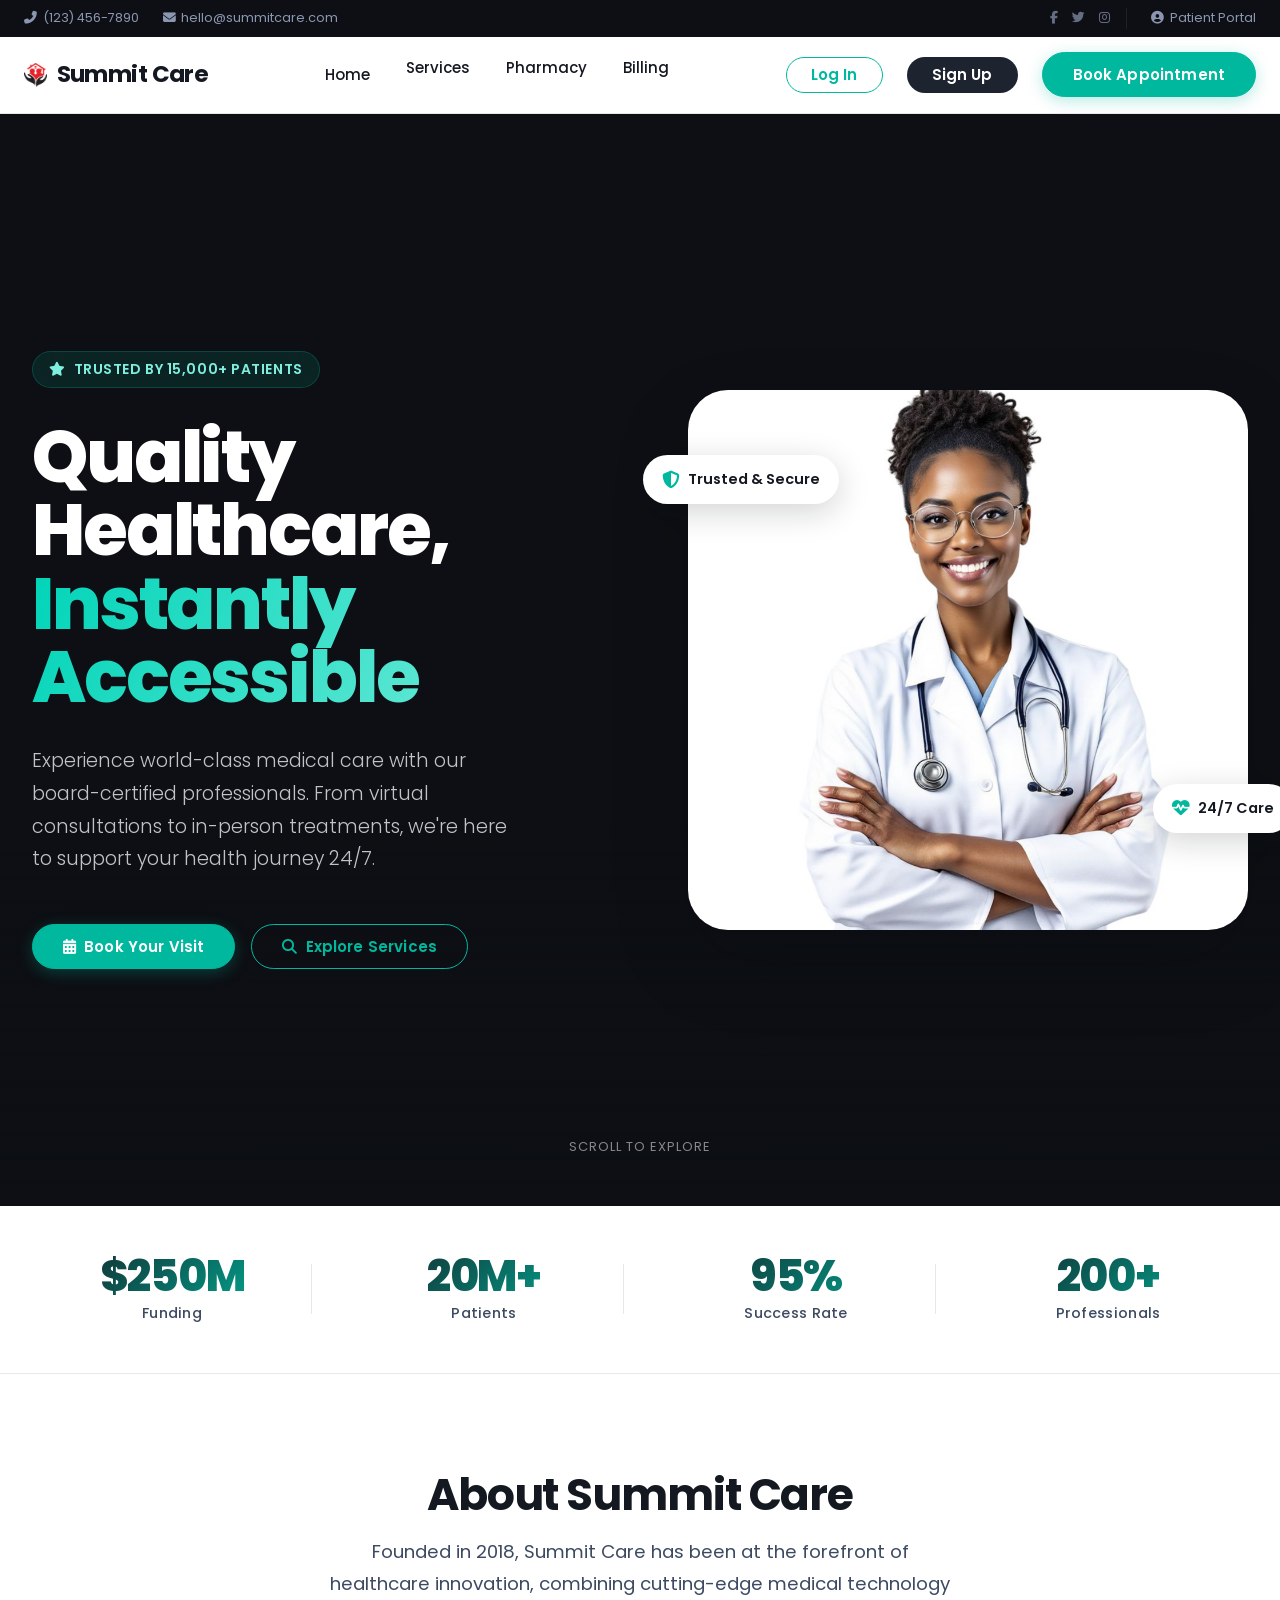
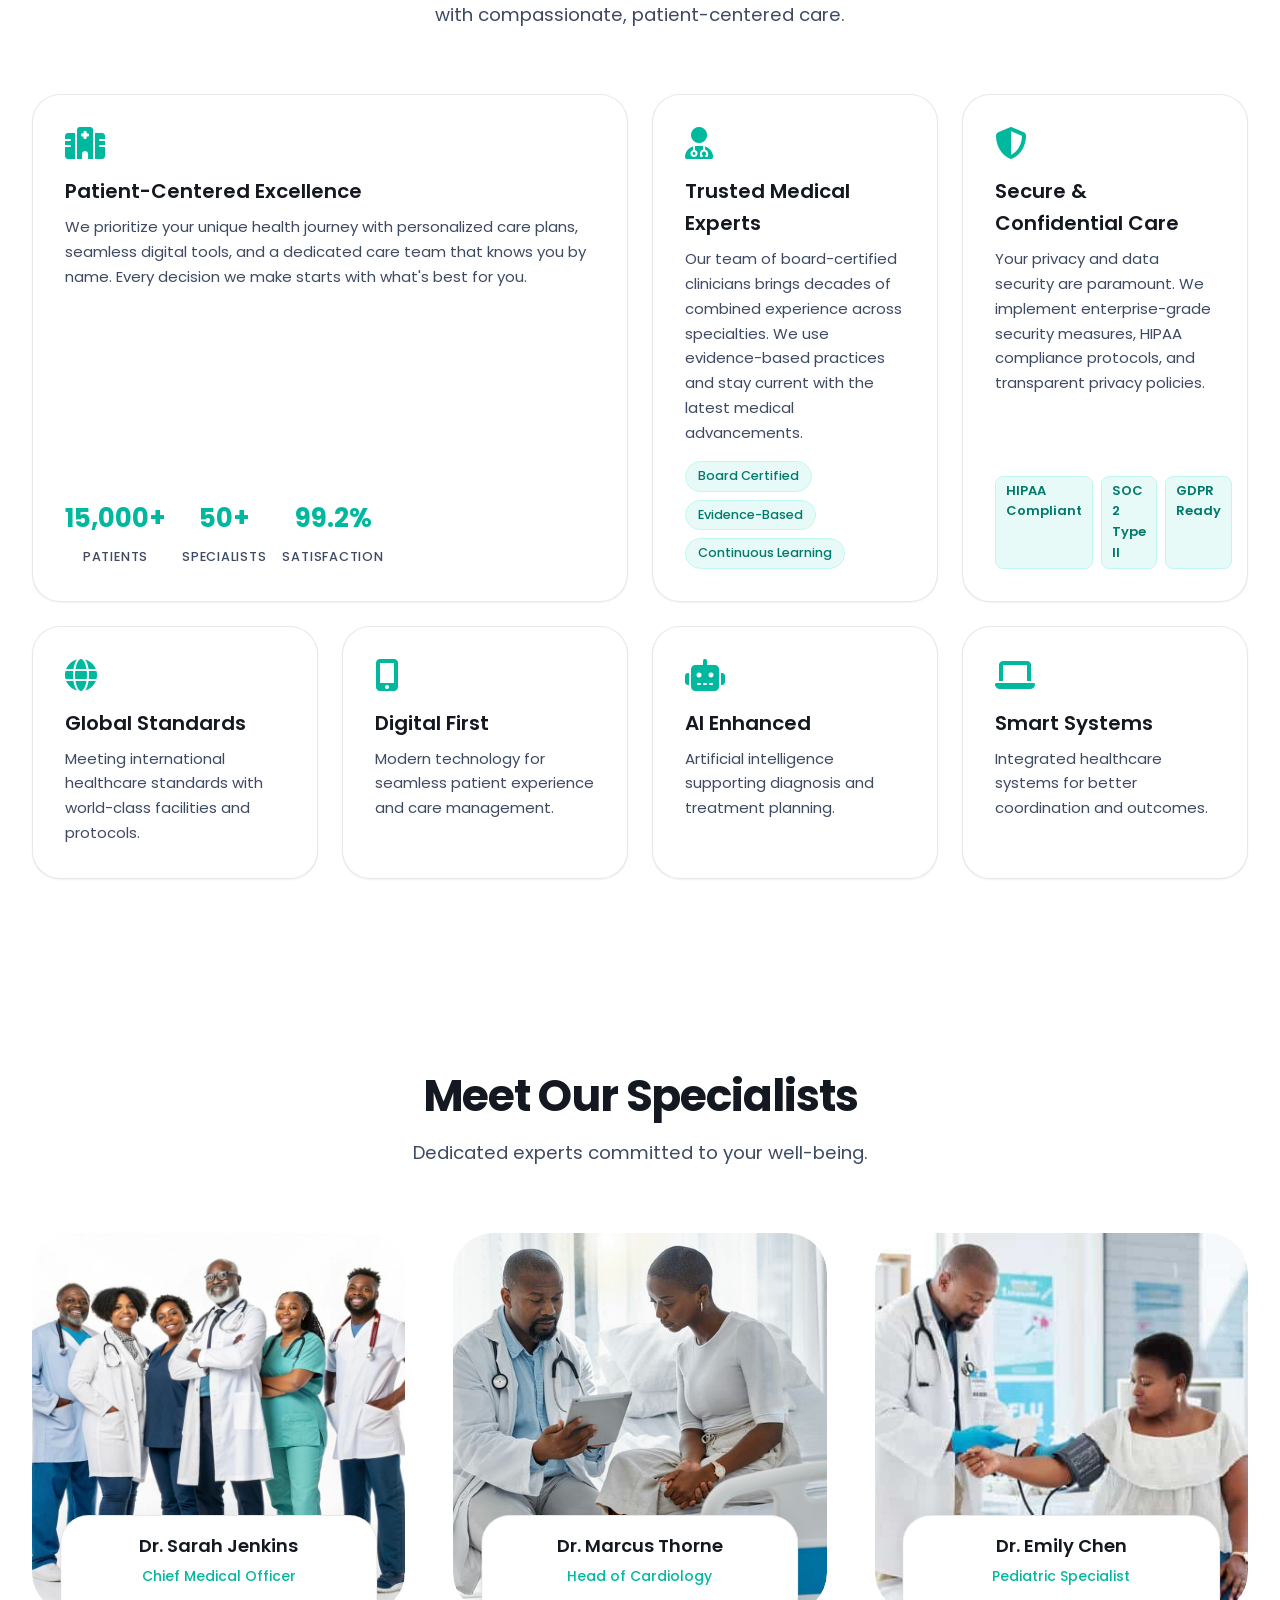
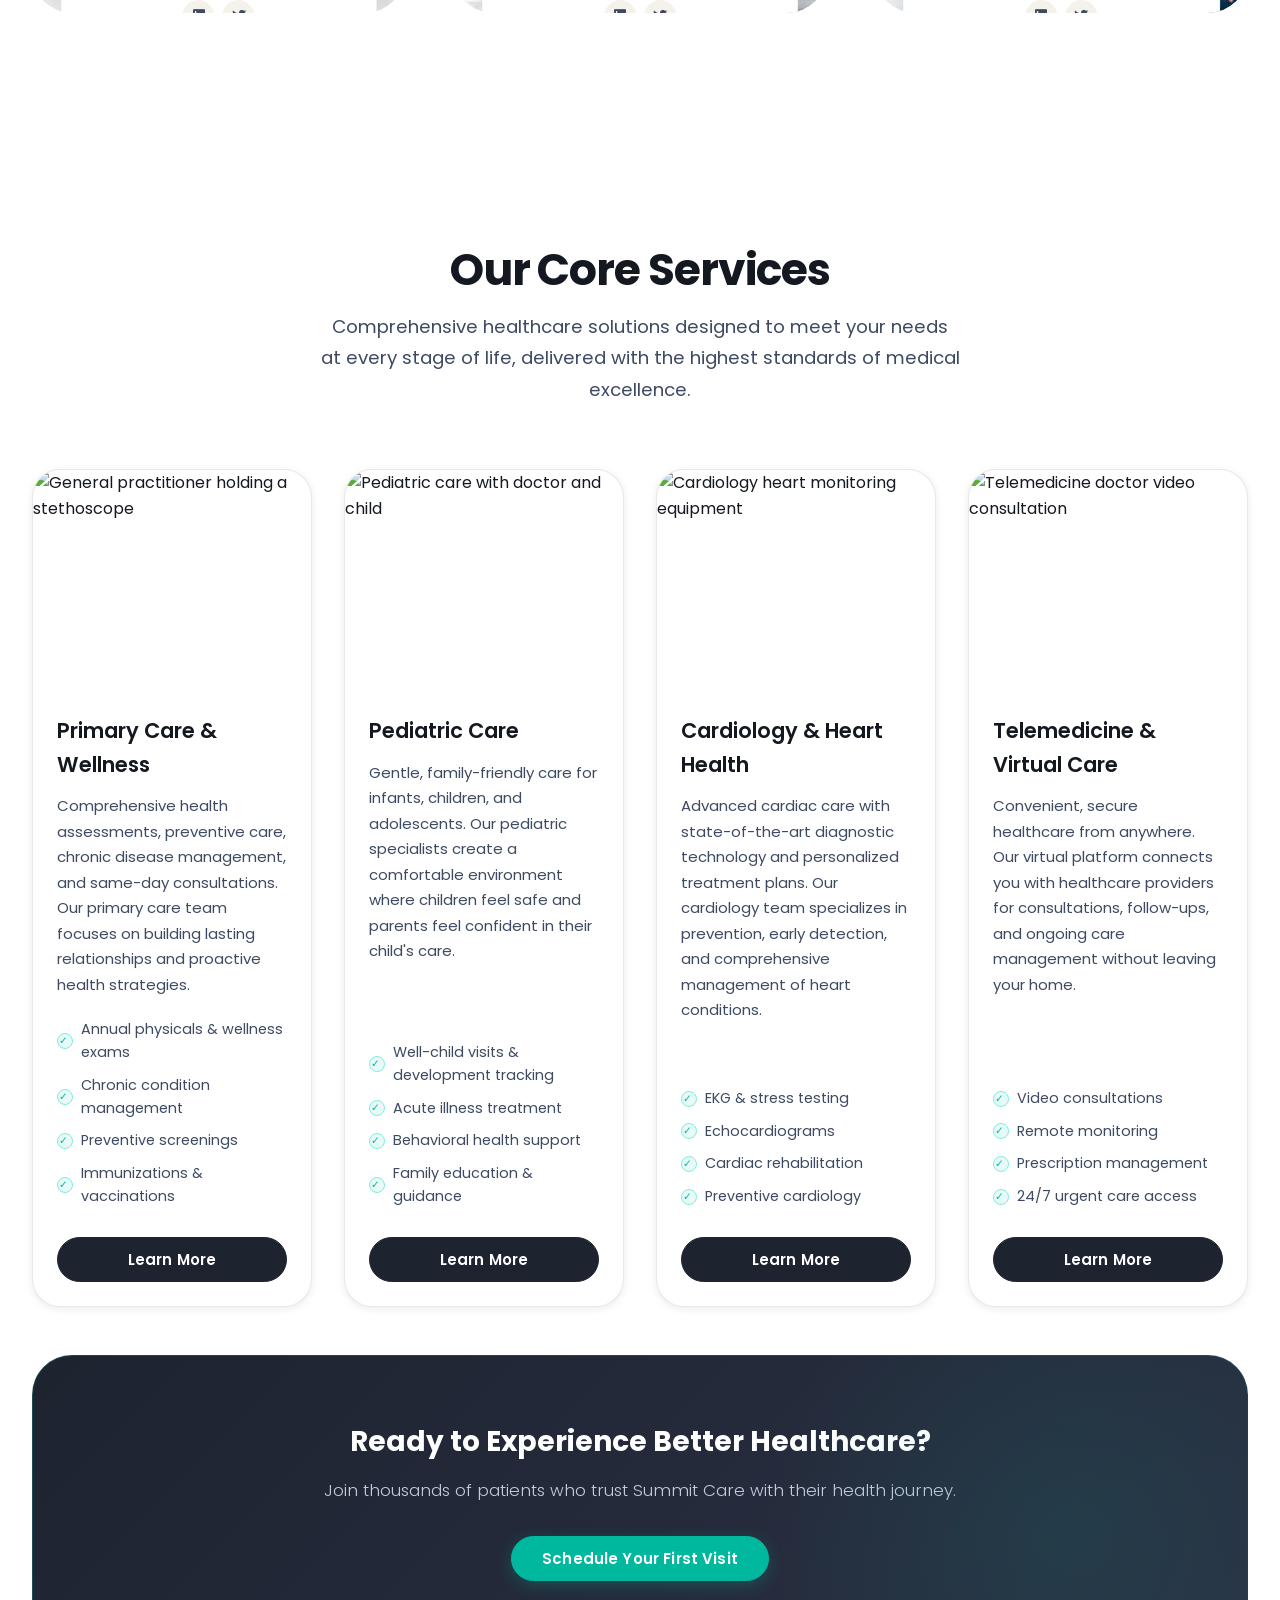
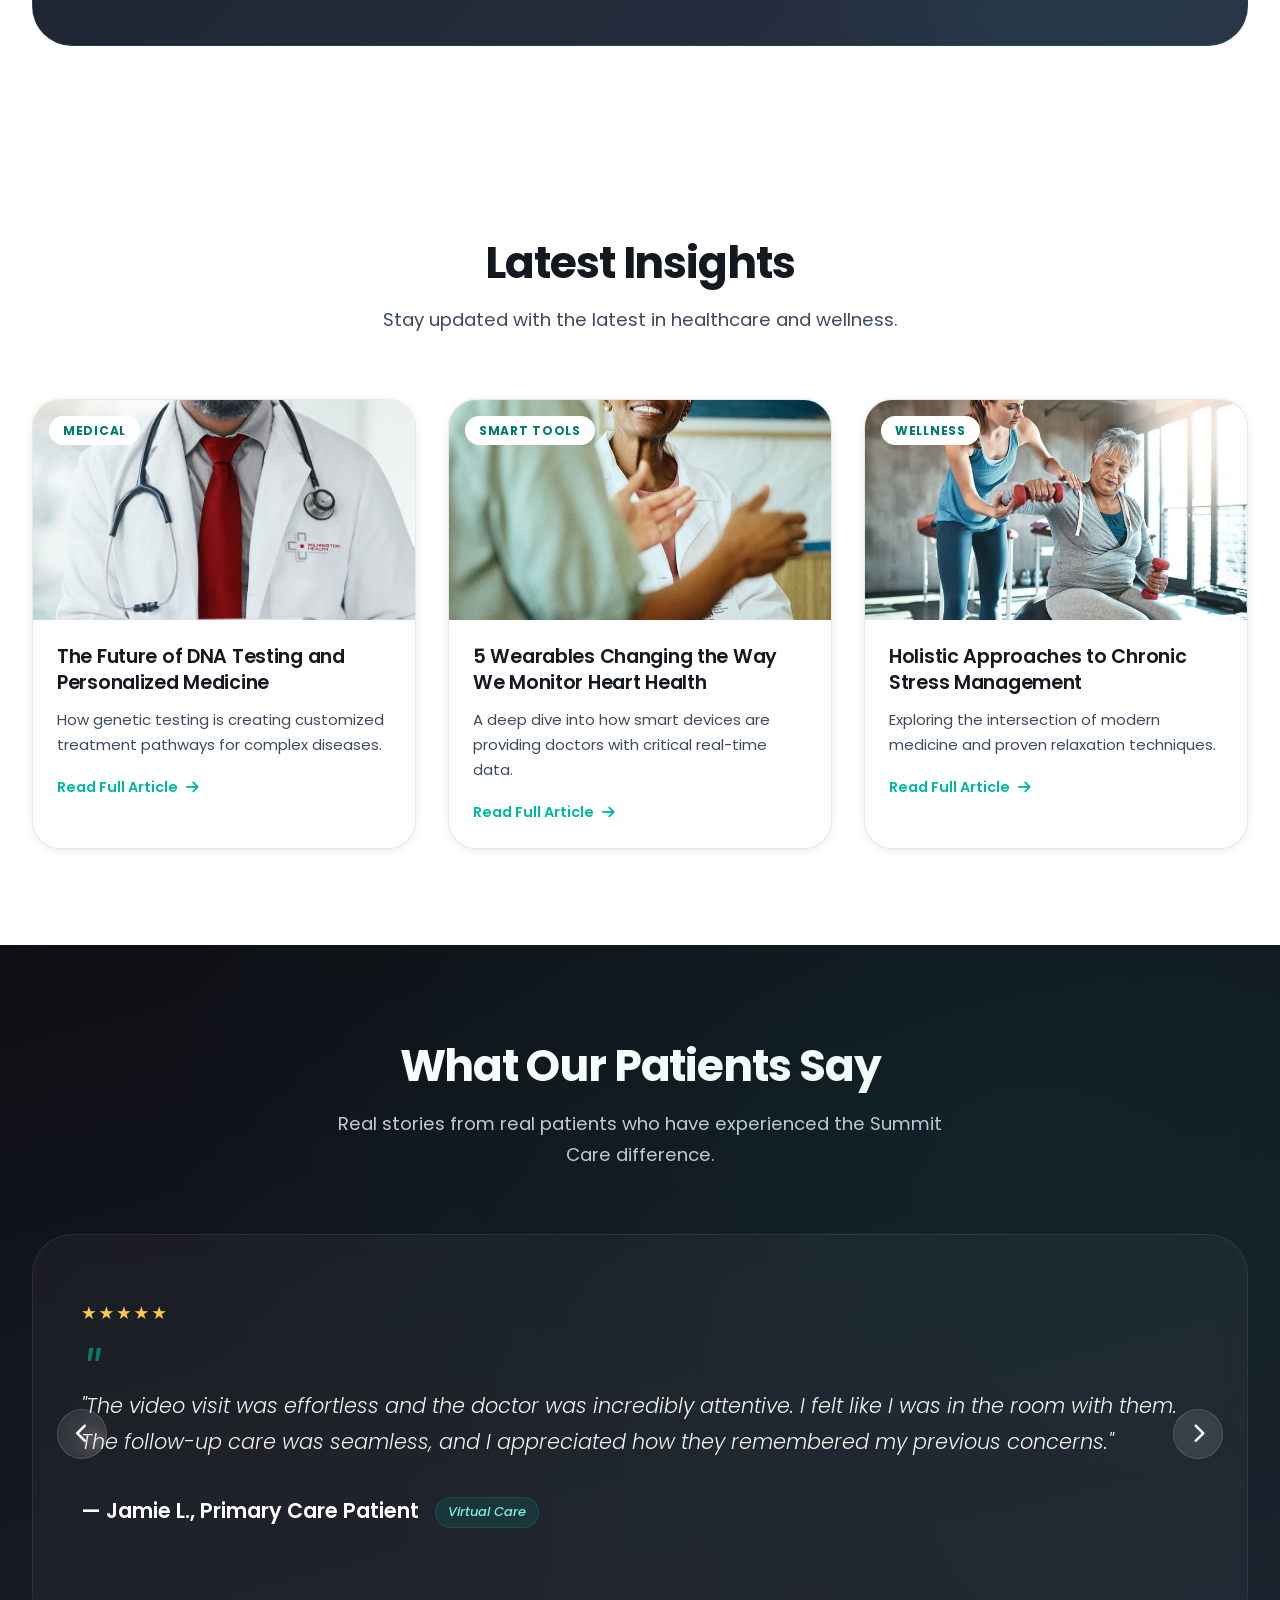
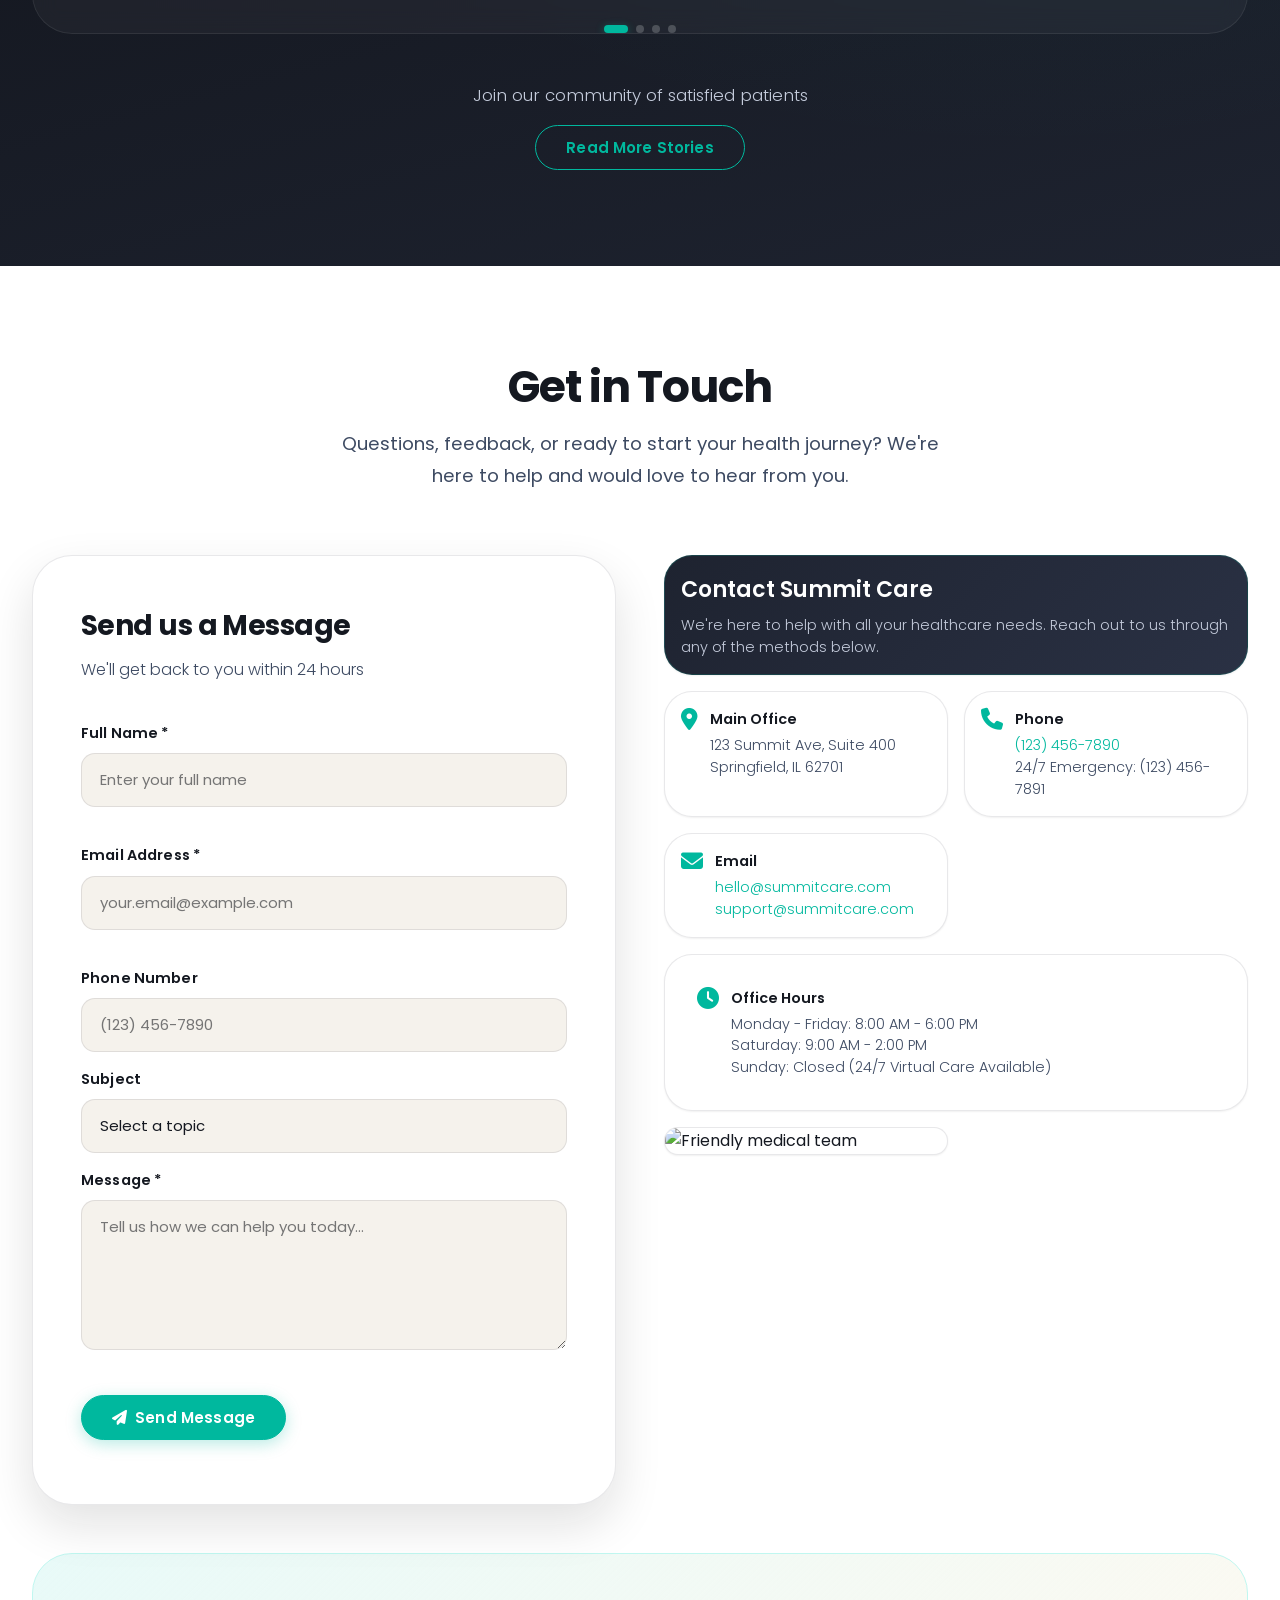
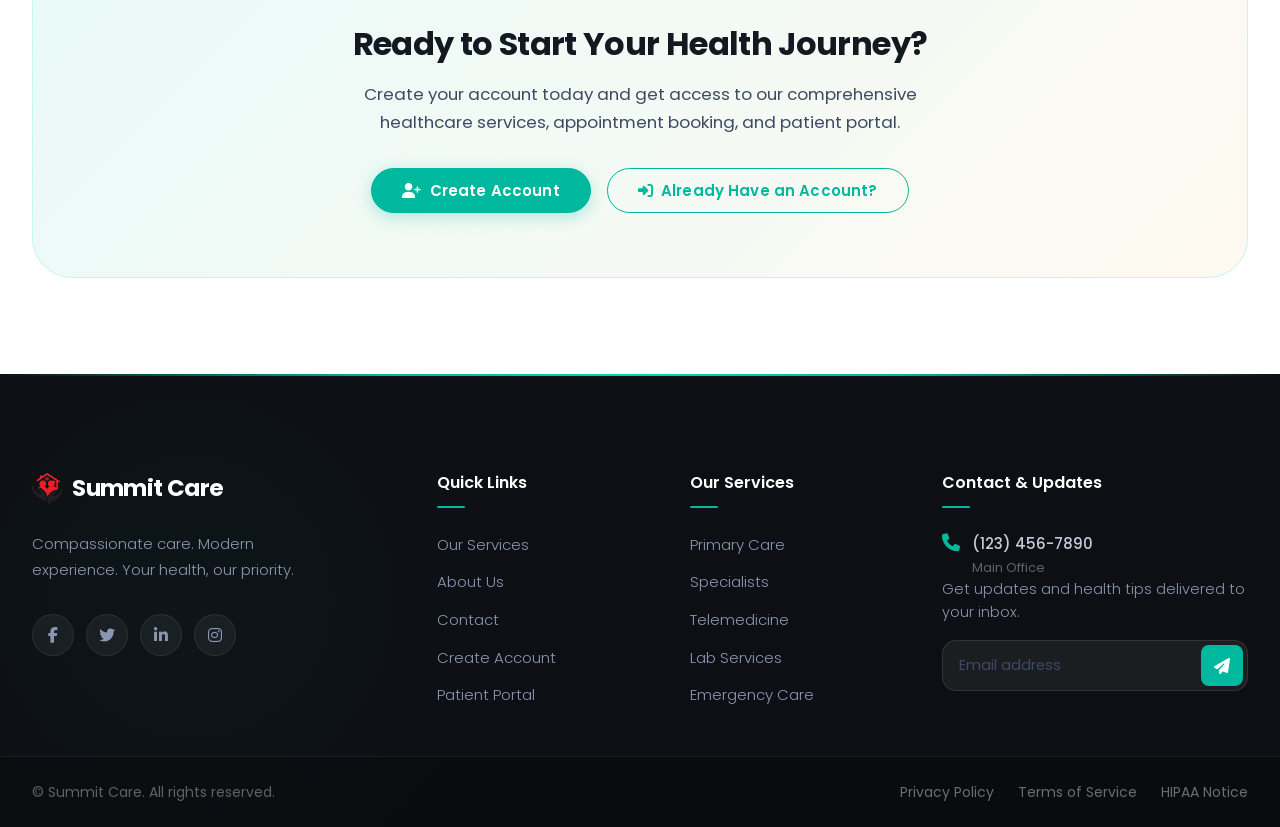
==== commit 4a5f7c80: "limit" ====
--- a/index.html
+++ b/index.html
@@ -280,7 +280,7 @@
                 <div class="team-grid">
                     <div class="team-wrapper reveal-up" style="--delay: 0.15s">
                         <div class="team-overlap-card">
-                            <img src="images/7a6983d94eb3cc3c1f2a9a7988ae8aab.jpg" alt="Dr. Sarah Jenkins" class="team-img">
+                            <img src="images/cef345b32a8c0825c8c0cf947ac5ba19.jpg" alt="Dr. Sarah Jenkins" class="team-img">
                             <div class="team-info">
                                 <h3>Dr. Sarah Jenkins</h3>
                                 <p>Chief Medical Officer</p>
@@ -294,7 +294,7 @@
 
                     <div class="team-wrapper reveal-up" style="--delay: 0.25s">
                         <div class="team-overlap-card">
-                            <img src="images/047c9431d661625f3e084a087d3e98fb.jpg" alt="Dr. Marcus Thorne" class="team-img">
+                            <img src="images/7389f2fe78f0bc482b83ab86c8613310.jpg" alt="Dr. Marcus Thorne" class="team-img">
                             <div class="team-info">
                                 <h3>Dr. Marcus Thorne</h3>
                                 <p>Head of Cardiology</p>
@@ -308,7 +308,7 @@
 
                     <div class="team-wrapper reveal-up" style="--delay: 0.35s">
                         <div class="team-overlap-card">
-                            <img src="images/2f1552874be63215dd85d9d54dad26dc.jpg" alt="Dr. Emily Chen" class="team-img">
+                            <img src="images/ad3f315aa94465a2b5d4de6b5418eade.jpg" alt="Dr. Emily Chen" class="team-img">
                             <div class="team-info">
                                 <h3>Dr. Emily Chen</h3>
                                 <p>Pediatric Specialist</p>
--- a/style.css
+++ b/style.css
@@ -871,6 +871,8 @@
 .hero {
   position: relative;
   min-height: 100vh;
+  min-height: 100svh; /* mobile viewport stability */
+  min-height: 100dvh; /* dynamic viewport on modern browsers */
   display: flex;
   align-items: center;
   overflow: hidden;
@@ -952,6 +954,8 @@
   align-items: center;
   padding: var(--space-12) 0;
   min-height: 100vh;
+  min-height: 100svh; /* mobile viewport stability */
+  min-height: 100dvh; /* dynamic viewport on modern browsers */
 }
 
 /* Hero left — text */
@@ -1511,7 +1515,8 @@
 
 .service-card img {
   width: 100%;
-  height: 100%;
+  /* Ensure images render even when the optional wrapper isn't present */
+  height: 220px;
   object-fit: cover;
   transition: transform 0.6s var(--ease-out-expo);
 }
@@ -2400,6 +2405,8 @@
    ═══════════════════════════════════════════════════ */
 .auth-section {
   min-height: 100vh;
+  min-height: 100svh; /* mobile viewport stability */
+  min-height: 100dvh; /* dynamic viewport on modern browsers */
   display: flex;
   align-items: center;
   background: linear-gradient(135deg, var(--c-charcoal) 0%, var(--c-ink) 50%, var(--c-obsidian) 100%);
@@ -3401,6 +3408,27 @@
   border-radius: var(--radius-full);
 }
 
+/* Billing cards: ensure amount/details wrap on narrow screens */
+@media (max-width: 600px) {
+  .invoice-list .invoice-card {
+    flex-wrap: wrap;
+    gap: var(--space-3);
+  }
+
+  .invoice-list .invoice-card .inv-amount {
+    width: 100%;
+  }
+
+  .receipt-list > div {
+    flex-wrap: wrap;
+    gap: var(--space-3);
+  }
+
+  .receipt-list > div .pay-amount {
+    width: 100%;
+  }
+}
+
 /* ═══════════════════════════════════════════════════
    SERVICES PAGE
    ═══════════════════════════════════════════════════ */
@@ -3944,8 +3972,10 @@
 
 /* Login/signup page */
 .login-main, .signup-main {
-  width: 100vw;
+  width: 100%;
   min-height: 100vh;
+  min-height: 100svh; /* mobile viewport stability */
+  min-height: 100dvh; /* dynamic viewport on modern browsers */
   display: flex;
   align-items: center;
   justify-content: center;
@@ -4009,7 +4039,7 @@
 
   .site-nav {
     position: fixed;
-    inset: 76px 0 auto 0;
+    inset: calc(76px + env(safe-area-inset-top)) 0 auto 0;
     background: var(--c-white);
     box-shadow: var(--shadow-lg);
     padding: var(--space-5);
@@ -4022,6 +4052,8 @@
     z-index: 999;
     overflow-y: auto;
     max-height: calc(100vh - 76px);
+    max-height: calc(100svh - 76px);
+    max-height: calc(100dvh - 76px);
   }
 
   .site-nav.open { transform: translateY(0); }
@@ -4070,6 +4102,9 @@
   .hero-visual { height: 280px; }
   .floating-badge { display: none; }
 
+  .dashboard-header { margin-top: 0; }
+  .dashboard-content { padding: var(--space-6) 0; }
+
   .dashboard-grid { grid-template-columns: 1fr; }
   .appointments, .messages, .health-tips, .activity,
   .health-summary, .quick-actions-section {
@@ -4133,6 +4168,64 @@
     height: 44px;
     border-radius: var(--radius-md);
     transform: none;
+  }
+
+  /* Service card images: keep them from dominating on very small screens */
+  .service-card img {
+    height: 180px;
+  }
+
+  /* Dashboard (appointments/messages) */
+  .dashboard-header {
+    margin-top: 0;
+    padding: var(--space-6) 0;
+  }
+
+  .dashboard-content {
+    padding: var(--space-6) 0;
+  }
+
+  .dashboard-section {
+    padding: var(--space-4);
+  }
+
+  .appointment-item {
+    flex-direction: column;
+    align-items: flex-start;
+    gap: var(--space-3);
+  }
+
+  .appointment-time {
+    border-right: none;
+    border-bottom: 1px solid var(--color-border);
+    padding-right: 0;
+    padding-bottom: var(--space-3);
+    min-width: auto;
+    text-align: left;
+    width: 100%;
+  }
+
+  .appointment-actions {
+    width: 100%;
+    flex-direction: column;
+  }
+
+  .appointment-actions .btn {
+    width: 100%;
+  }
+
+  .message-item {
+    flex-direction: column;
+    align-items: flex-start;
+  }
+
+  .message-header {
+    width: 100%;
+  }
+
+  .tip-card,
+  .activity-item {
+    flex-direction: column;
   }
 }
 
@@ -4177,6 +4270,8 @@
 .auth-page-body {
     background: var(--color-bg-alt);
     min-height: 100vh;
+    min-height: 100svh; /* mobile viewport stability */
+    min-height: 100dvh; /* dynamic viewport on modern browsers */
     display: flex;
     align-items: center;
     justify-content: center;
@@ -4374,14 +4469,49 @@
 }
 
 @media (max-width: 900px) {
+    .auth-page-body {
+        align-items: flex-start; /* allow natural vertical scroll on mobile */
+        padding: var(--space-4);
+        padding-top: var(--space-4);
+        padding-bottom: var(--space-4);
+        overflow-y: auto;
+    }
+
     .auth-container {
         grid-template-columns: 1fr;
+        border-radius: var(--radius-2xl);
     }
     .auth-image-side {
         display: none;
     }
     .auth-form-side {
         padding: var(--space-6) var(--space-4);
+        justify-content: flex-start; /* avoids centering overflow when viewport shrinks */
+    }
+
+    .auth-header {
+        flex-direction: column;
+        align-items: flex-start;
+        gap: var(--space-3);
+        margin-bottom: var(--space-6);
+    }
+
+    .auth-header .home-link {
+        font-size: 0.85rem;
+    }
+}
+
+@media (max-width: 480px) {
+    .auth-form-side {
+        padding: var(--space-5) var(--space-3);
+    }
+
+    .auth-form-wrapper h1 {
+        font-size: 2rem;
+    }
+
+    .auth-header {
+        margin-bottom: var(--space-5);
     }
 }
 
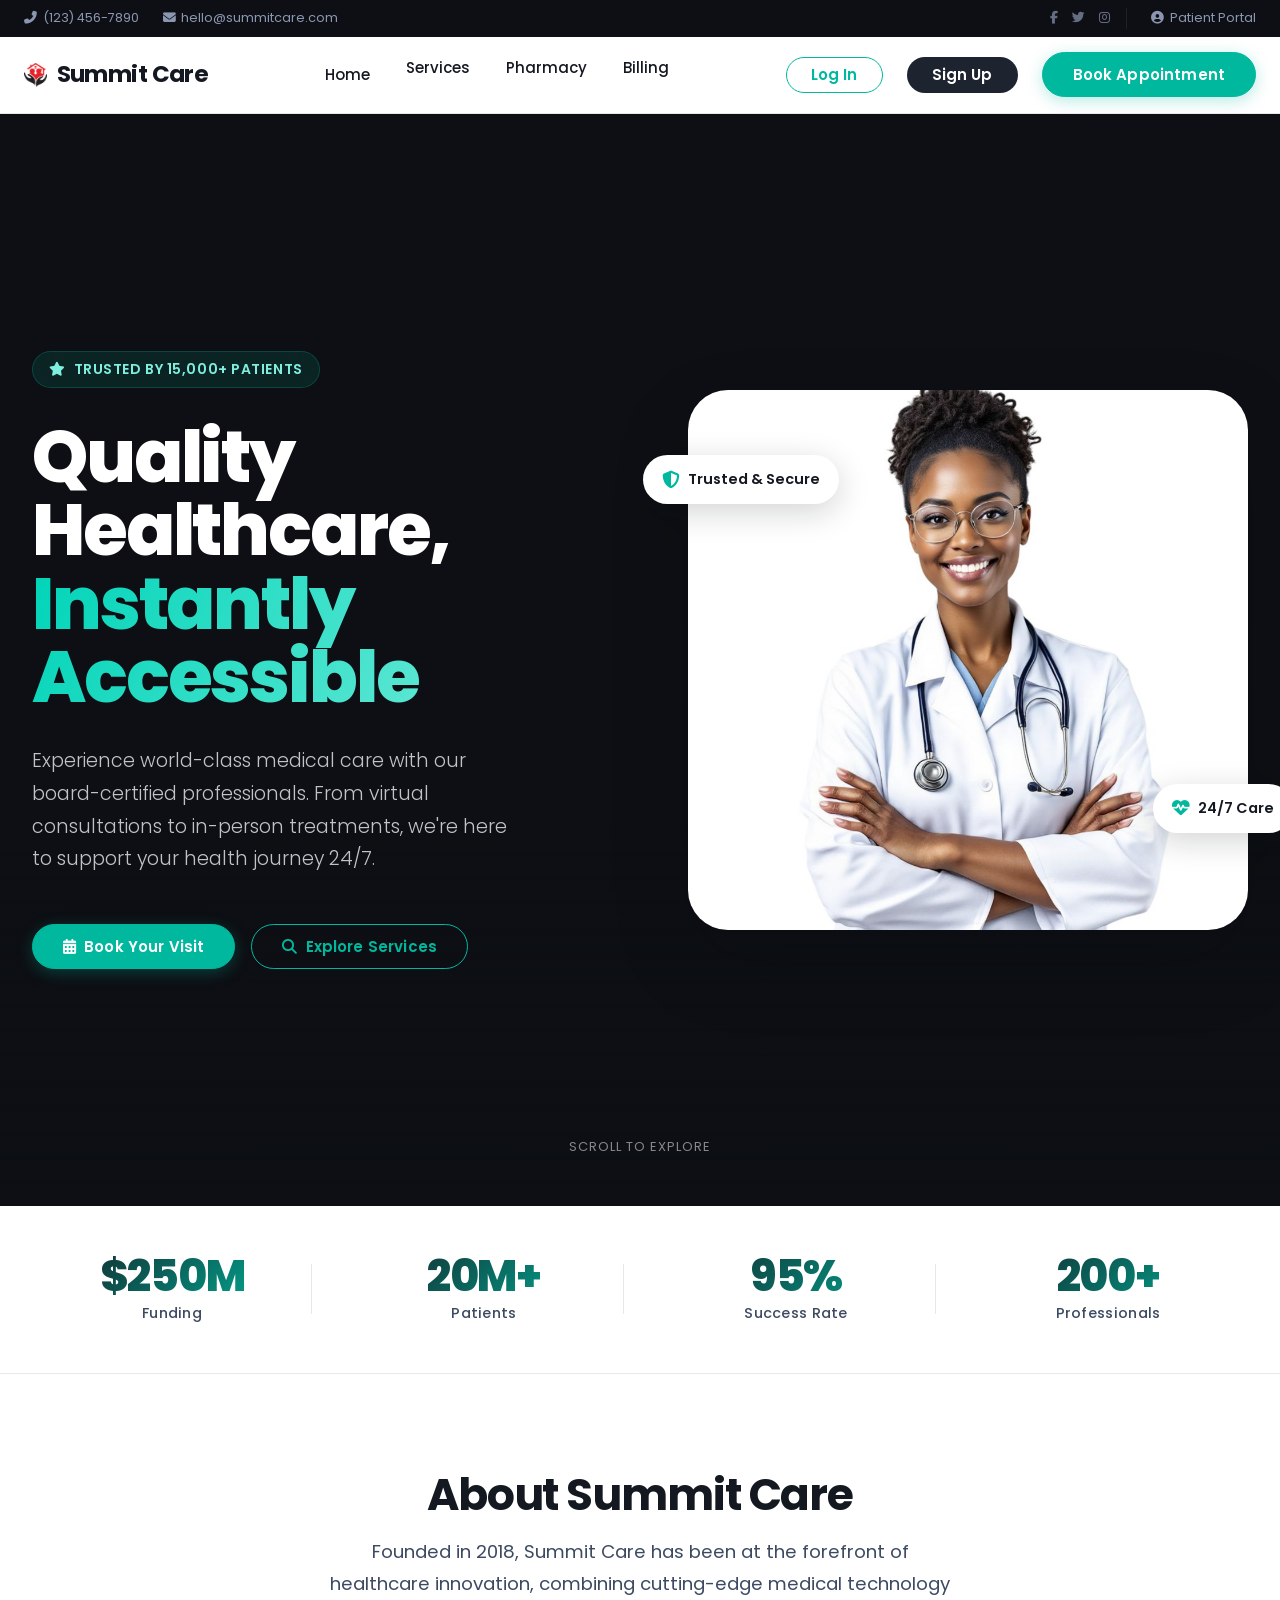
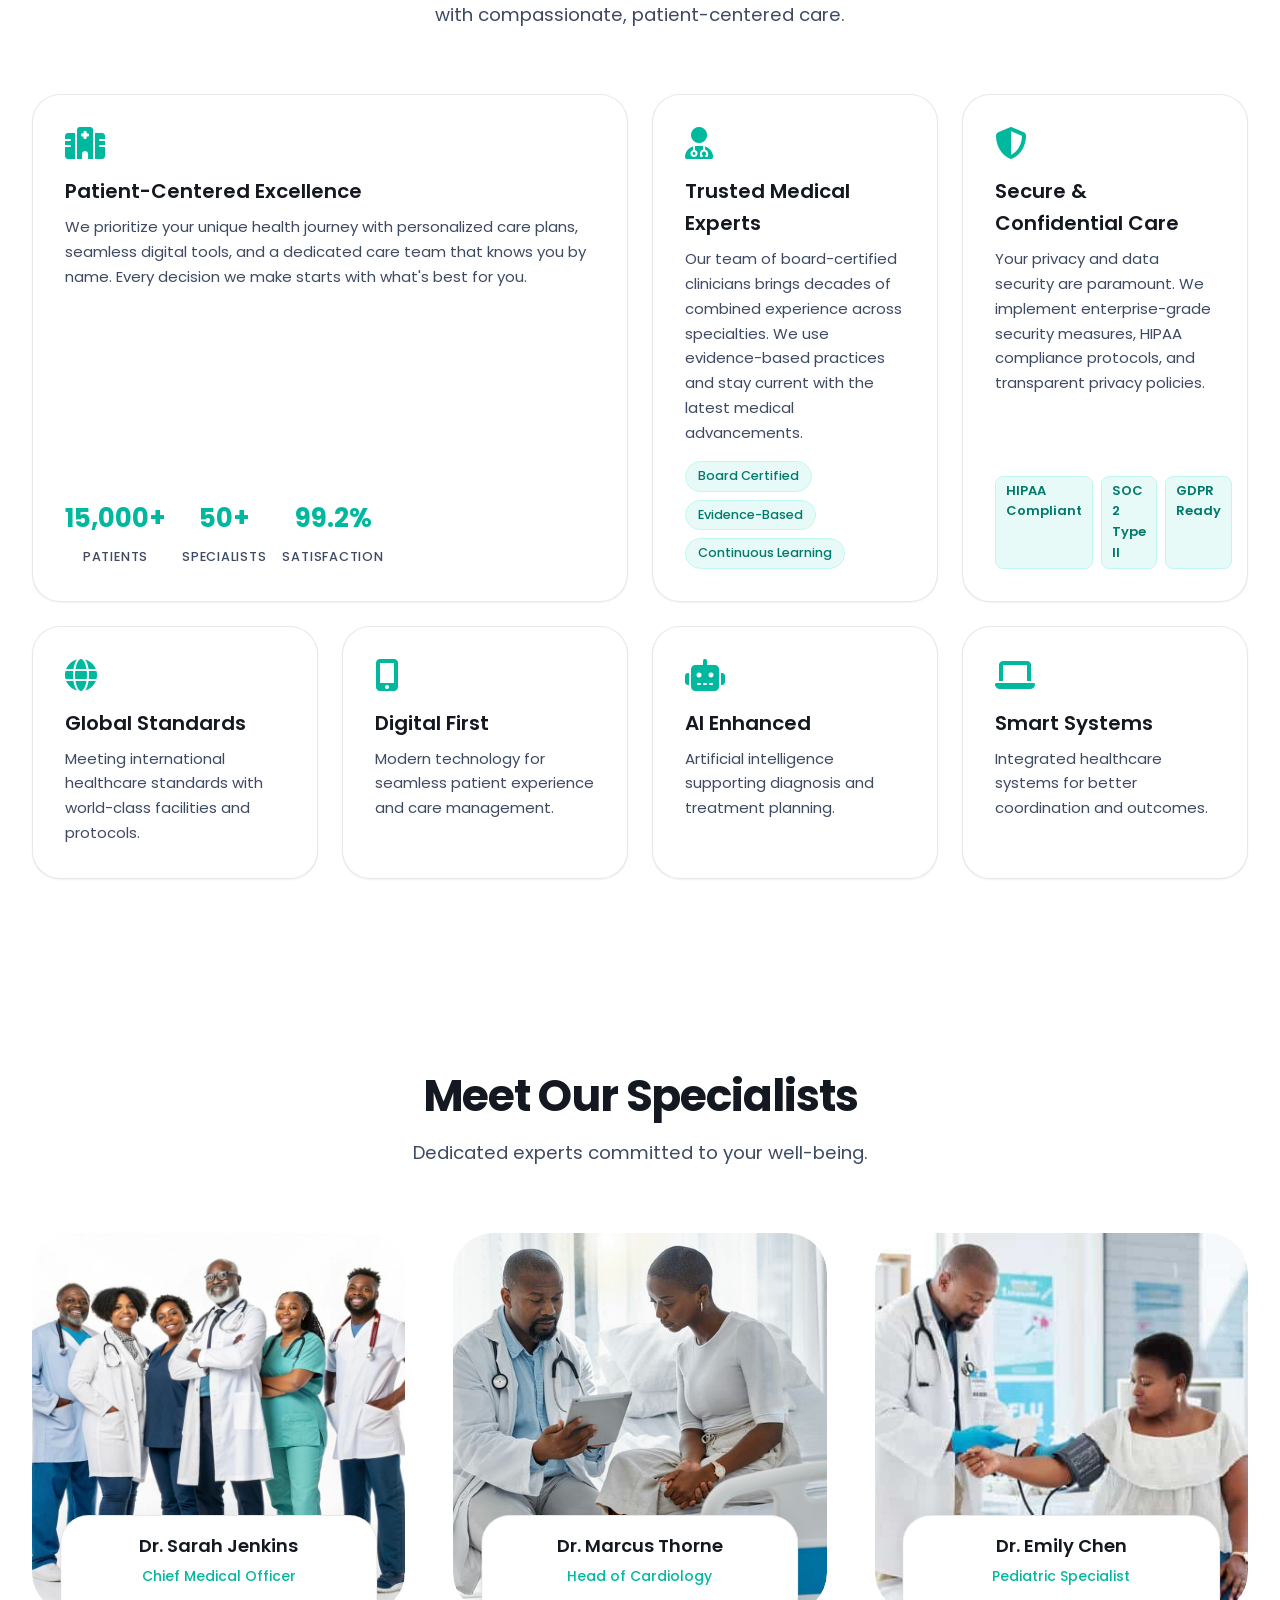
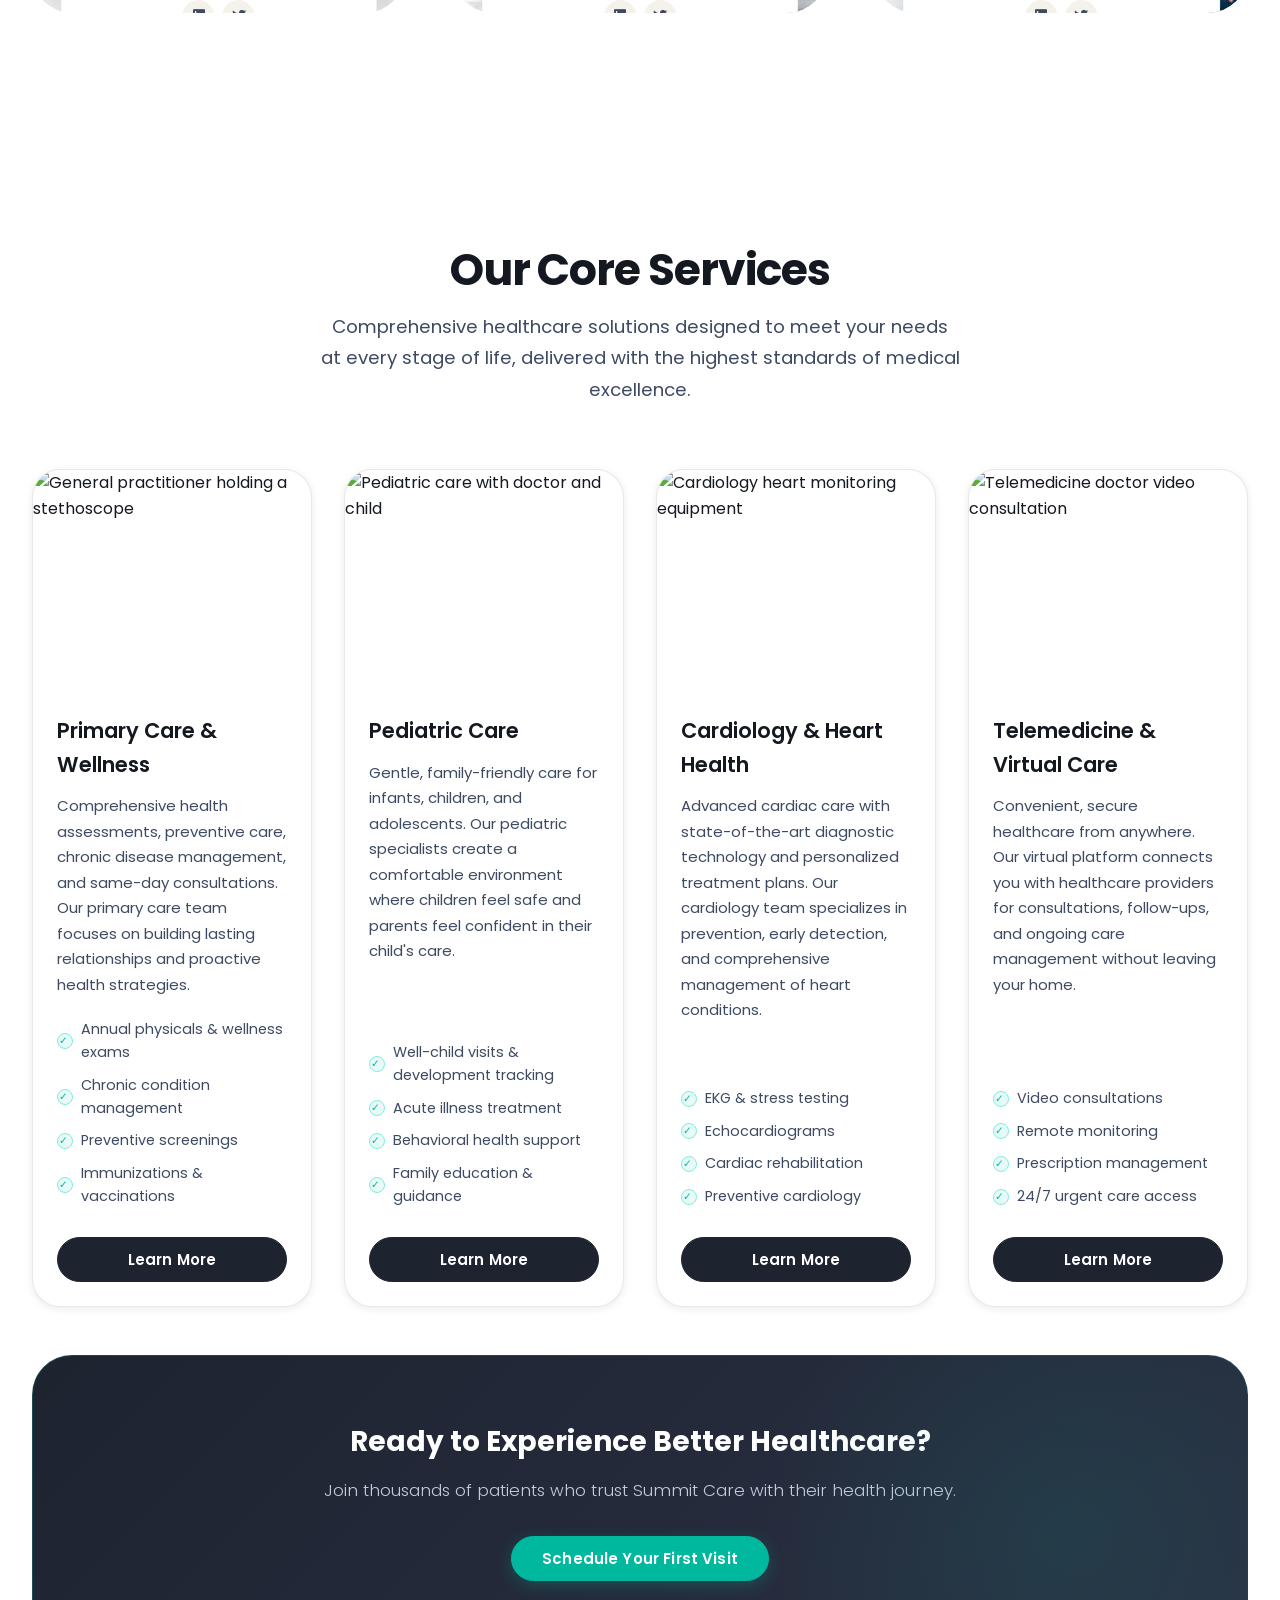
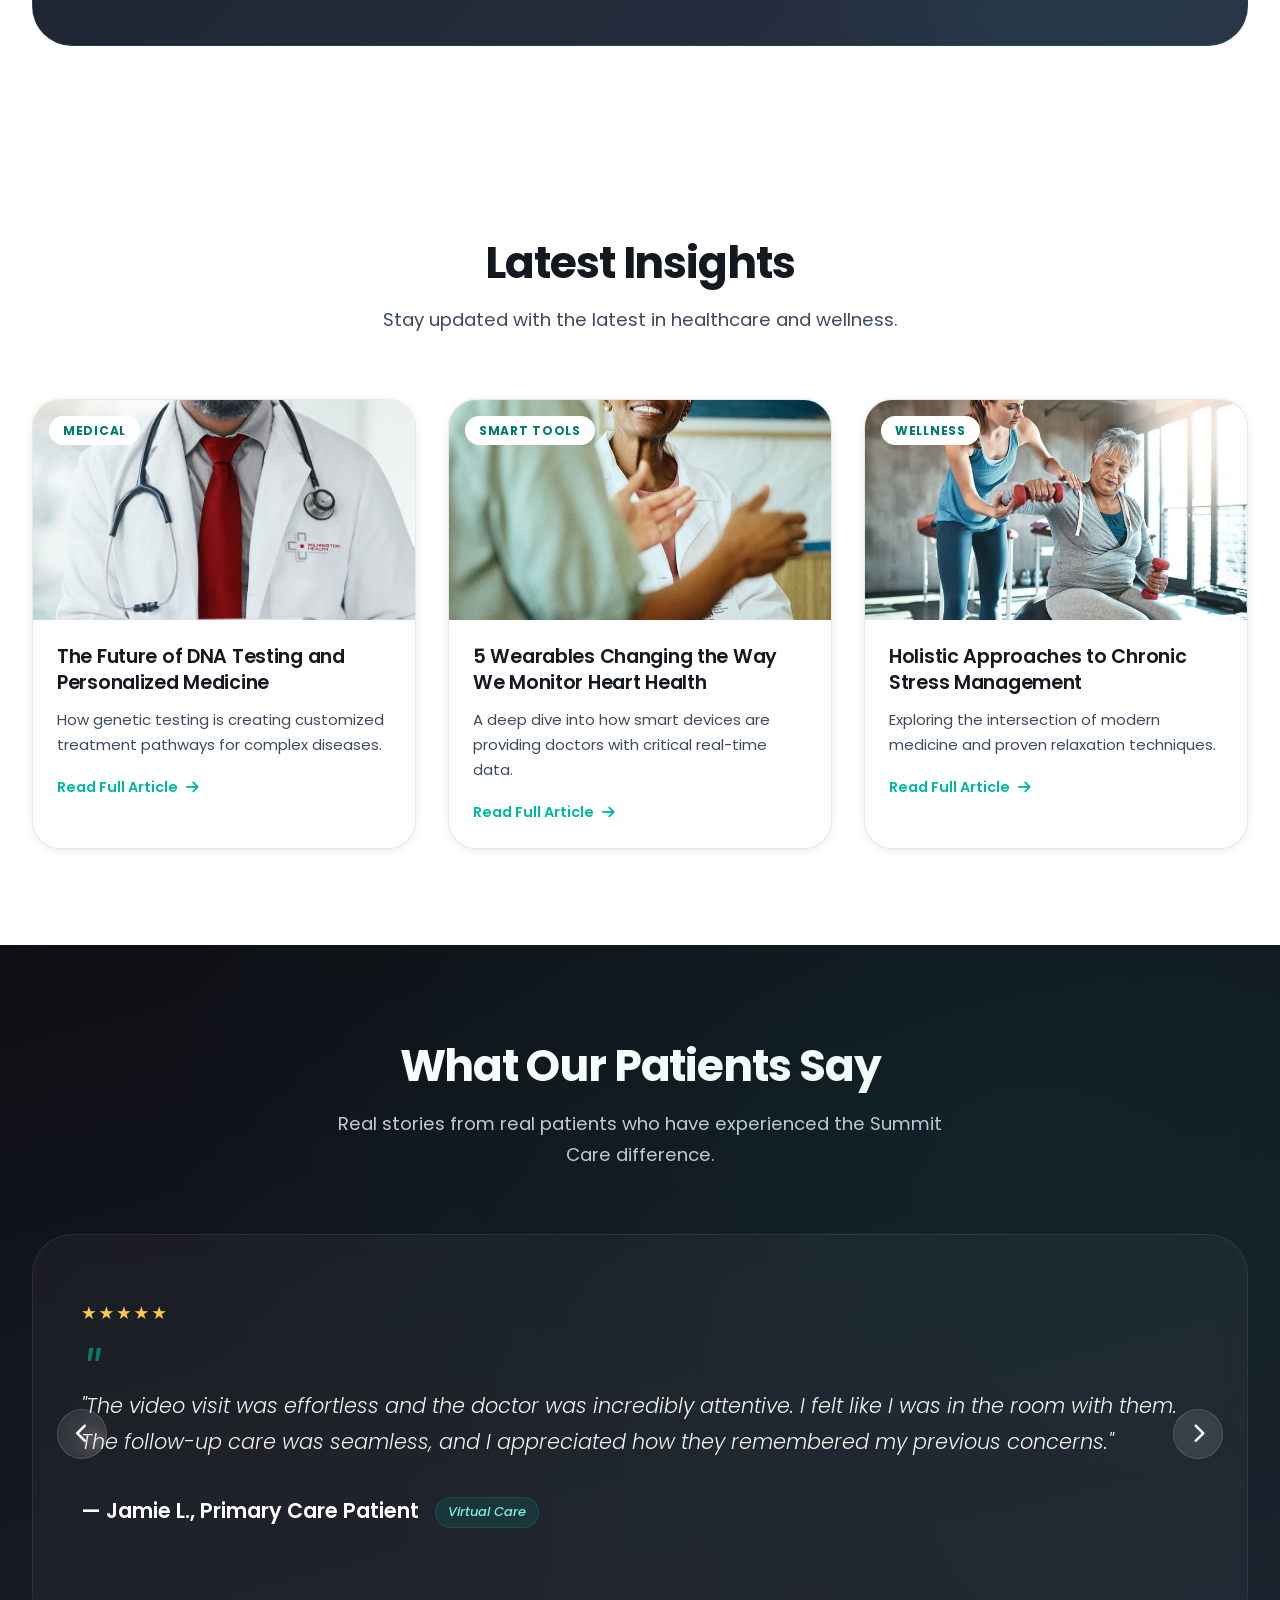
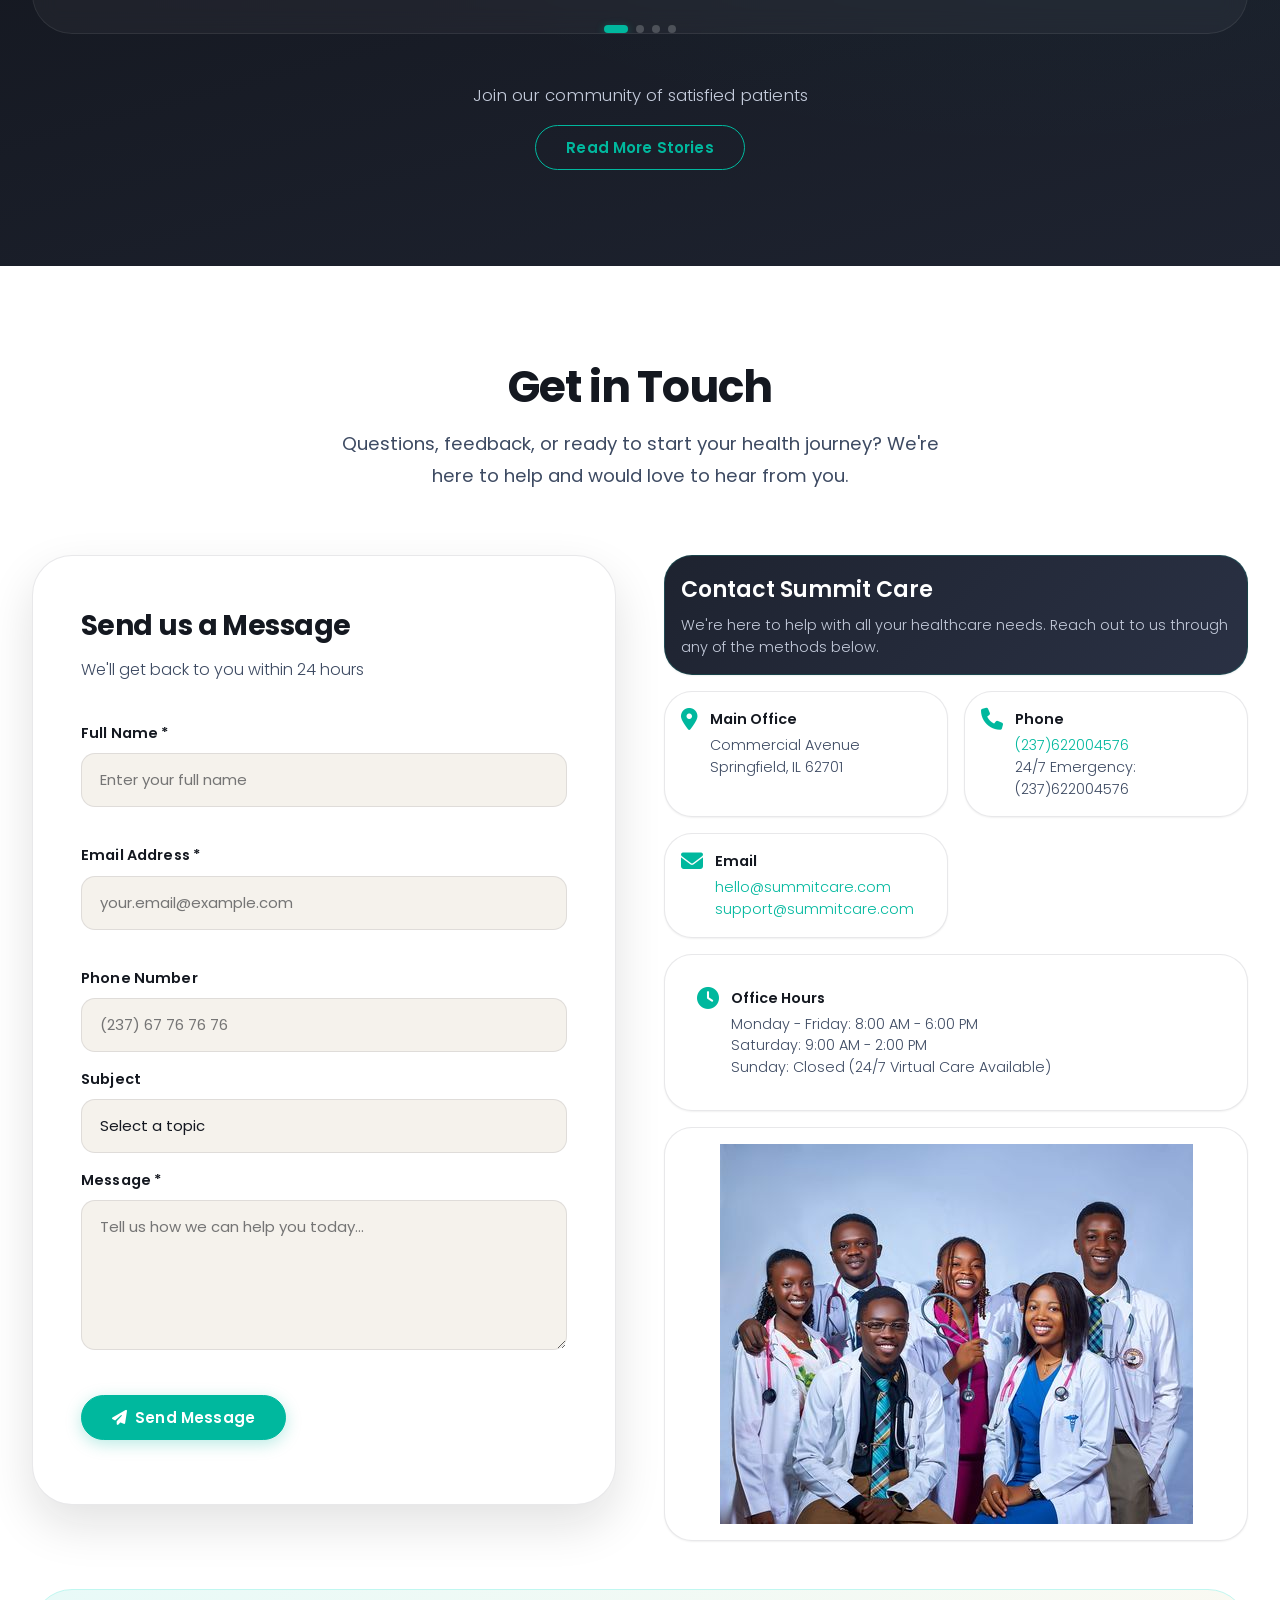
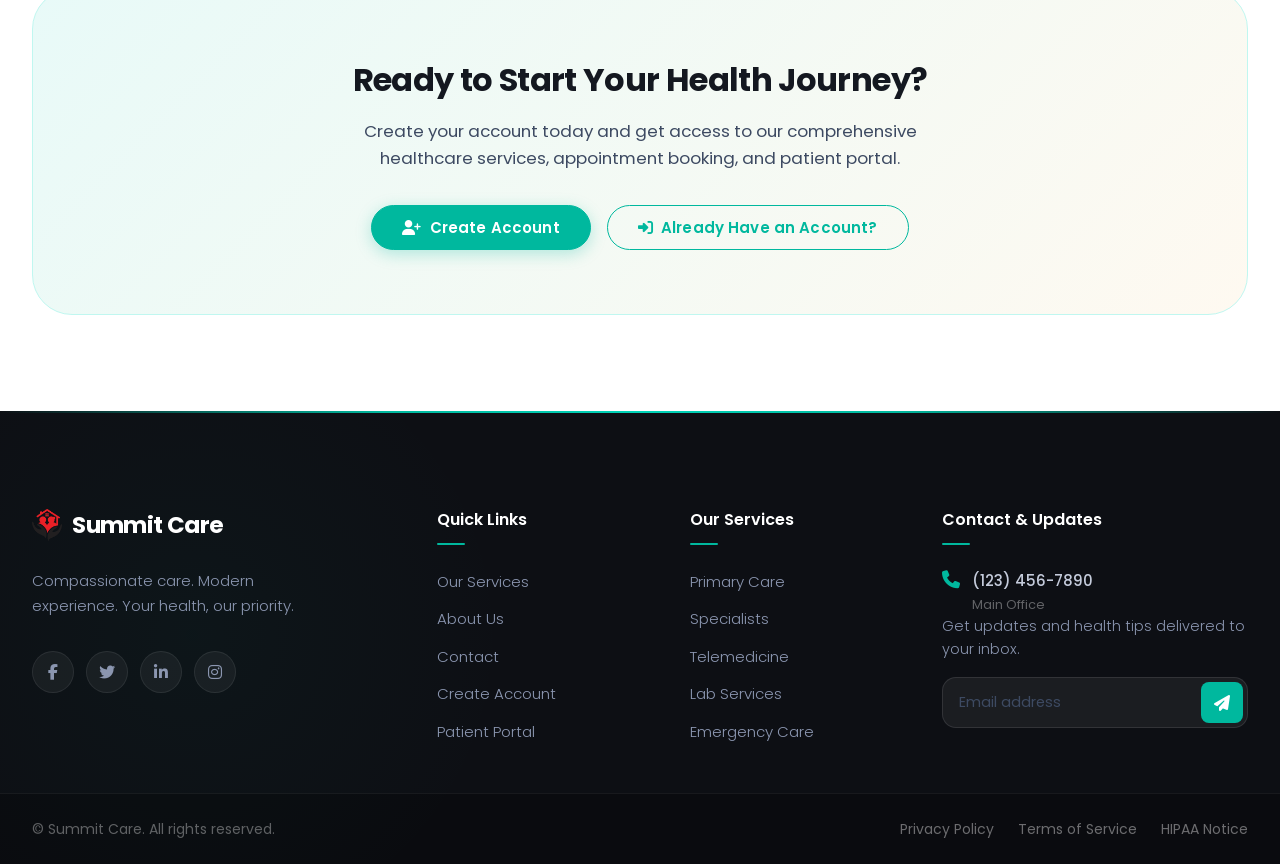
==== commit 5c7d3a7e: "limit" ====
--- a/index.html
+++ b/index.html
@@ -594,7 +594,7 @@
                                 <div class="form-field">
                                     <label for="phone">Phone Number</label>
                                     <input id="phone" name="phone" type="tel" autocomplete="tel"
-                                        placeholder="(123) 456-7890" />
+                                        placeholder="(237) 67 76 76 76" />
                                 </div>
 
                                 <div class="form-field">
@@ -641,7 +641,7 @@
                                 <i class="fas fa-map-marker-alt method-icon"></i>
                                 <div class="method-content">
                                     <strong>Main Office</strong>
-                                    <p>123 Summit Ave, Suite 400<br>Springfield, IL 62701</p>
+                                    <p>Commercial Avenue<br>Springfield, IL 62701</p>
                                 </div>
                             </div>
                         </div>
@@ -651,7 +651,7 @@
                                 <i class="fas fa-phone method-icon"></i>
                                 <div class="method-content">
                                     <strong>Phone</strong>
-                                    <p><a href="tel:+11234567890">(123) 456-7890</a><br>24/7 Emergency: (123) 456-7891
+                                    <p><a href="tel:+237622004576">(237)622004576</a><br>24/7 Emergency: (237)622004576
                                     </p>
                                 </div>
                             </div>
@@ -662,8 +662,8 @@
                                 <i class="fas fa-envelope method-icon"></i>
                                 <div class="method-content">
                                     <strong>Email</strong>
-                                    <p><a href="mailto:hello@summitcare.com">hello@summitcare.com</a><br><a
-                                            href="mailto:support@summitcare.com">support@summitcare.com</a></p>
+                                    <p><a href="fopahprincely@gmail.com">hello@summitcare.com</a><br><a
+                                            href="fopahprincely@gmail.com">support@summitcare.com</a></p>
                                 </div>
                             </div>
                         </div>
@@ -681,7 +681,7 @@
 
                         <div class="info-card image-card">
                             <img class="contact-image"
-                                src="https://images.unsplash.com/photo-1579154204601-01588f351e12?auto=format&fit=crop&w=1200&q=80"
+                                src="./images/496f3456f93cedf7aee834603602bafa.jpg"
                                 alt="Friendly medical team" loading="lazy" />
                         </div>
                     </div>
--- a/style.css
+++ b/style.css
@@ -1978,6 +1978,35 @@
   margin: 0 0 var(--space-2);
   font-weight: 600;
 }
+.image-card{
+  width: 100%;
+  height: 100%;
+  object-fit: cover;
+  grid-column: 1 / -1;
+  align-items: center;  
+  justify-content: center;
+  display: flex;
+  flex-direction: column;
+  gap: var(--space-4);
+  padding: var(--space-4);
+  border-radius: var(--radius-xl);
+  border: 1px solid var(--color-border);
+  box-shadow: var(--shadow-xs);
+  transition: all var(--transition-normal);
+  overflow: hidden;
+  background: var(--c-white);
+  border-radius: var(--radius-xl);
+  border: 1px solid var(--color-border);
+  box-shadow: var(--shadow-xs);
+  transition: all var(--transition-normal);
+  overflow: hidden;
+  background: var(--c-white);
+  border-radius: var(--radius-xl);
+  border: 1px solid var(--color-border);
+  box-shadow: var(--shadow-xs);
+  transition: all var(--transition-normal);
+  overflow: hidden;
+}
 
 .info-card.main-info p {
   color: var(--c-silver);
@@ -2436,6 +2465,35 @@
   height: 40vw;
   background: radial-gradient(circle, rgba(245, 158, 11, 0.05) 0%, transparent 70%);
   pointer-events: none;
+}
+
+
+.learn-more-btn {
+  /* Layout & Spacing */
+  display: inline-block;
+  padding: 12px 24px;
+  margin-right: 15px; /* Space between the two buttons */
+  
+  /* Typography */
+  font-family: sans-serif; /* Replace with your project's font */
+  font-size: 16px;
+  font-weight: 600;
+  text-decoration: none;
+  color: #333; /* Dark grey to match the aesthetic */
+  
+  /* Styling */
+  background-color: transparent;
+  border: 1px solid #ccc; /* Subtle border */
+  border-radius: 50px;    /* Matches the pill shape of the green button */
+  cursor: pointer;
+  transition: all 0.3s ease;
+}
+
+/* Hover Effect for better UX */
+.learn-more-btn:hover {
+  background-color: #f5f5f5;
+  border-color: #999;
+  color: #000;
 }
 
 .auth-container {
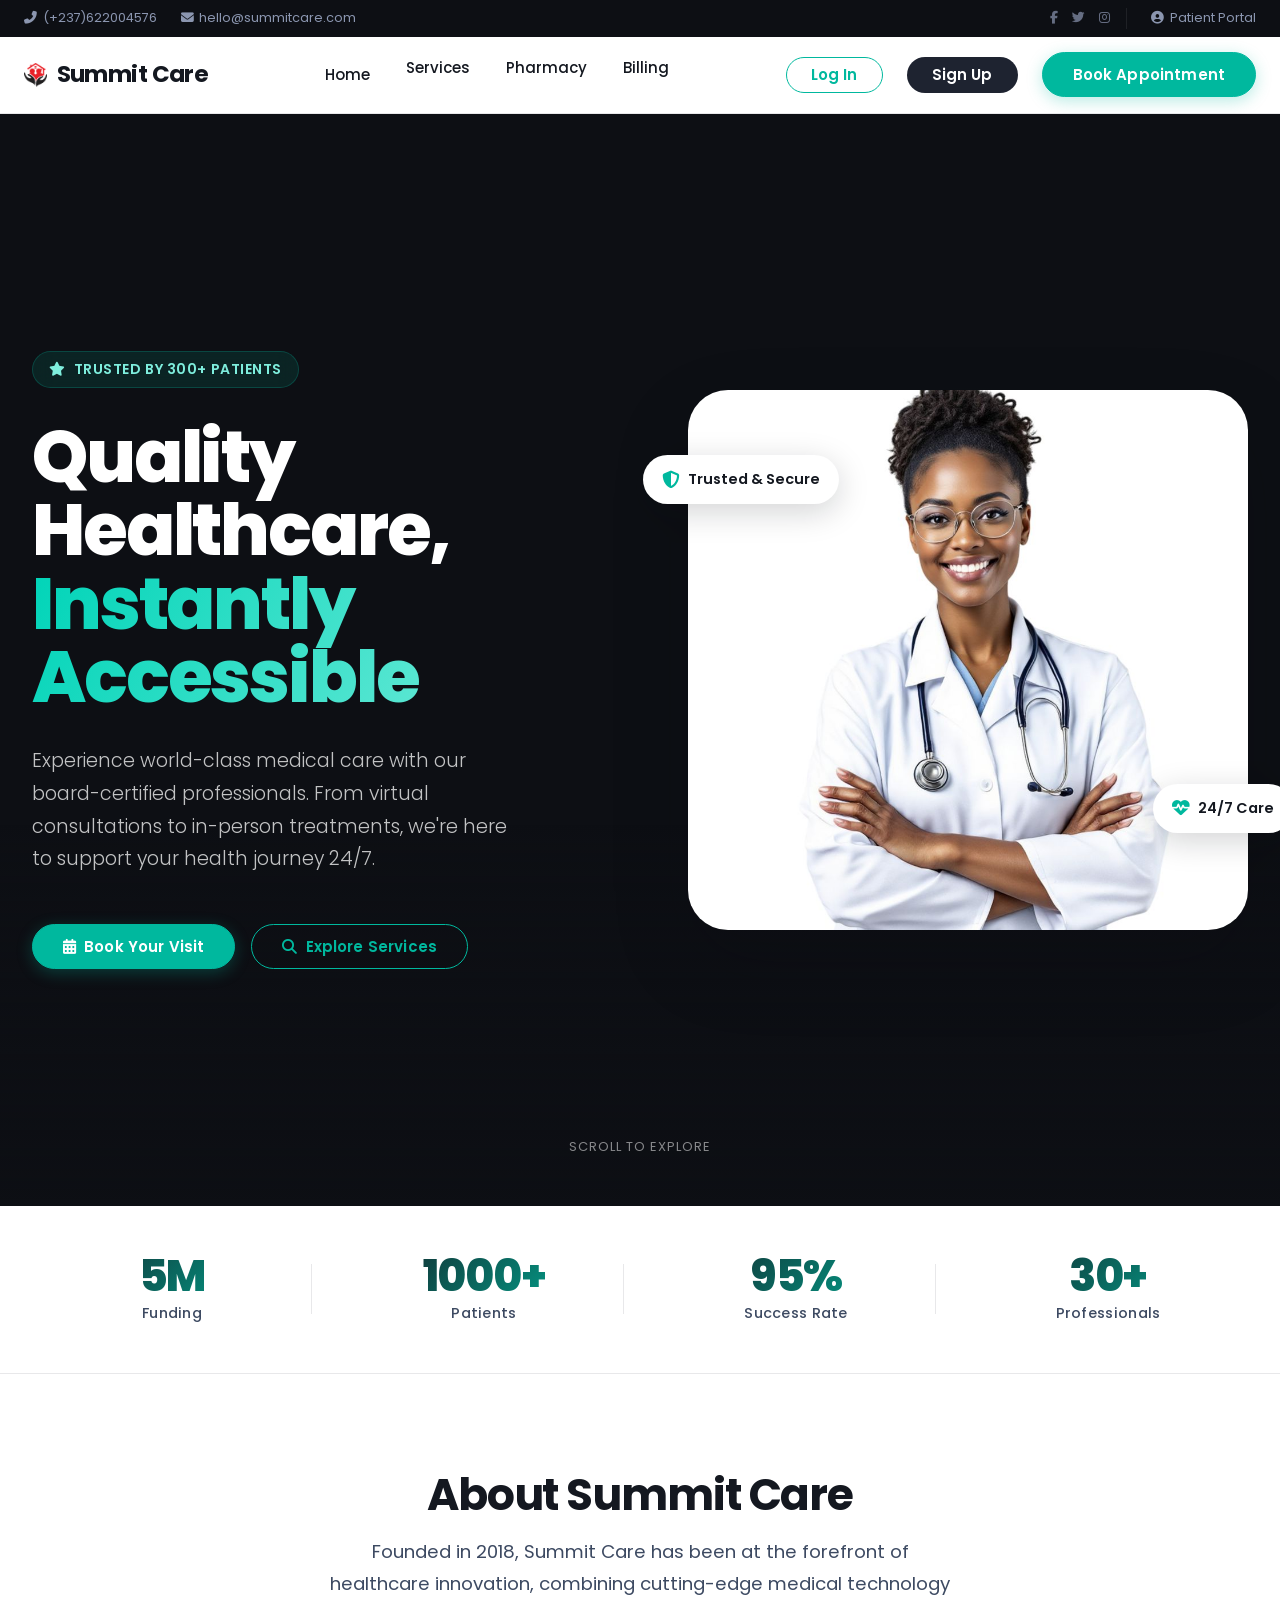
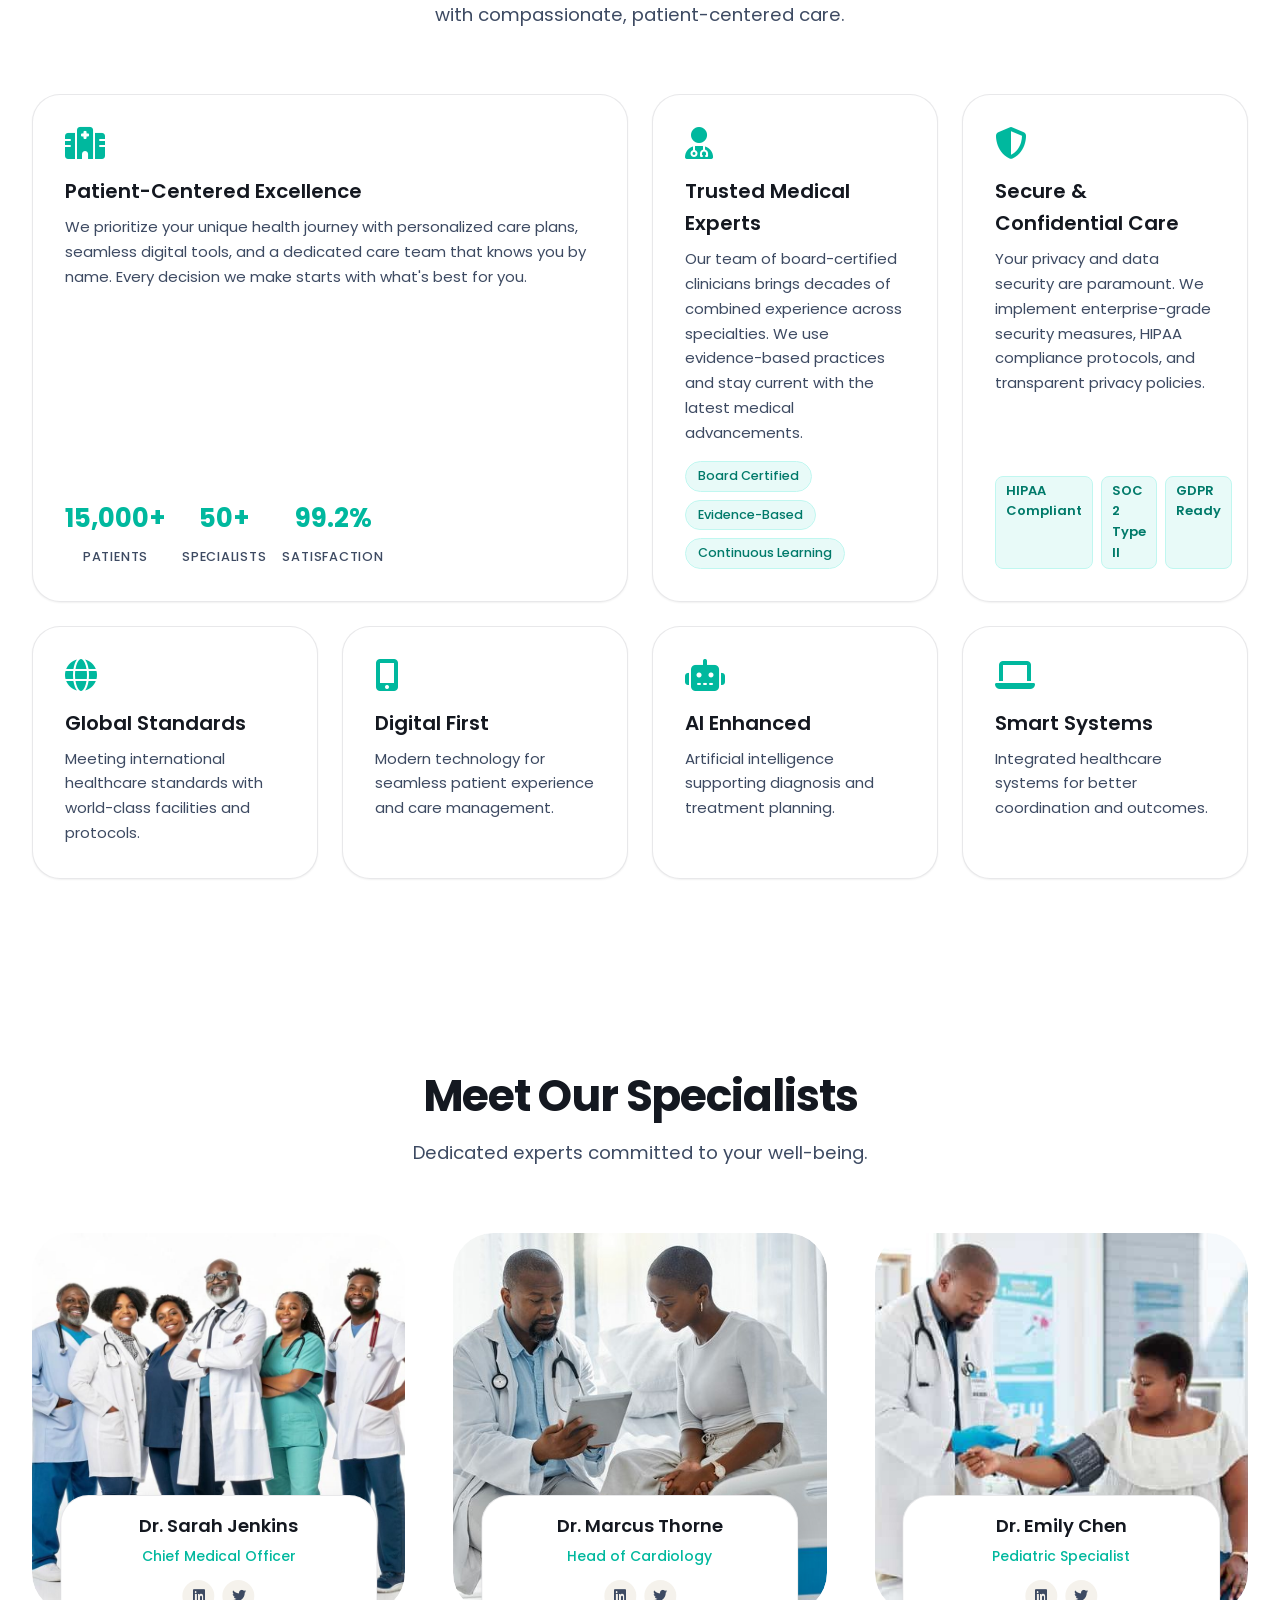
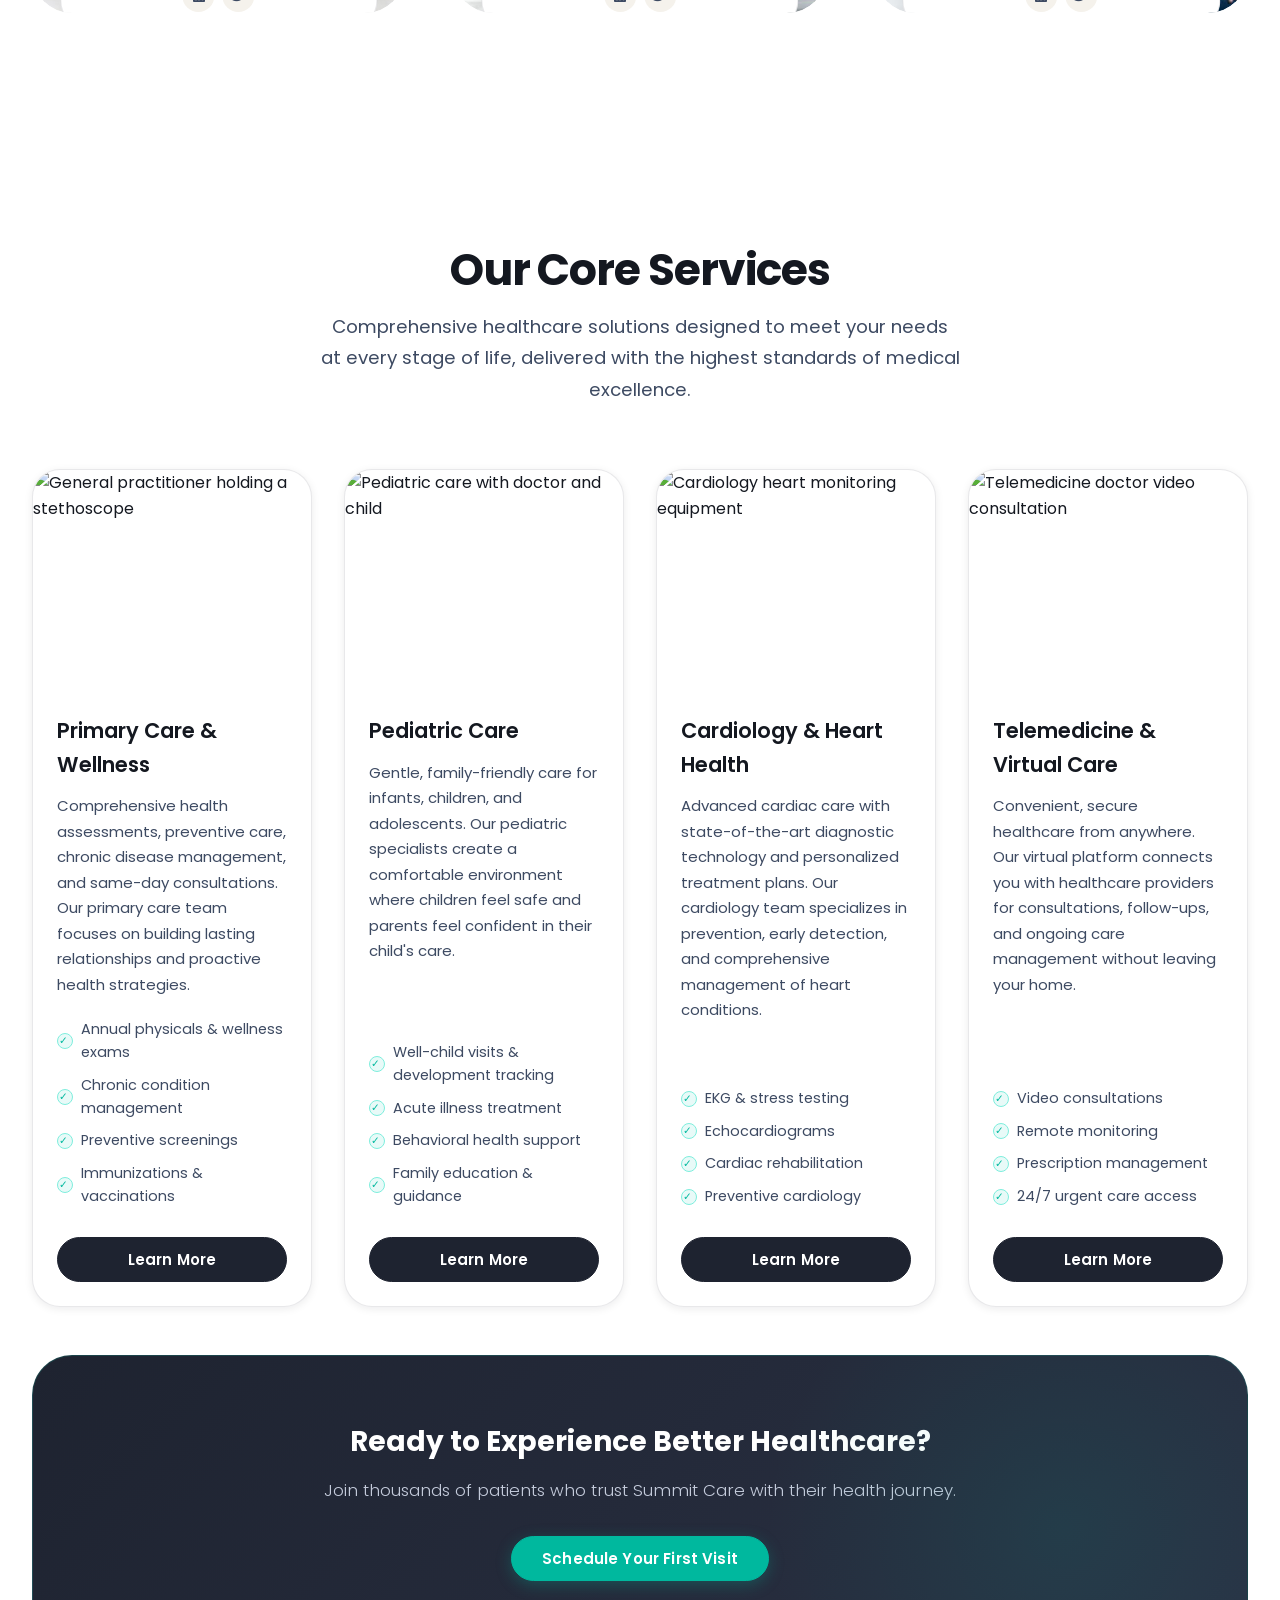
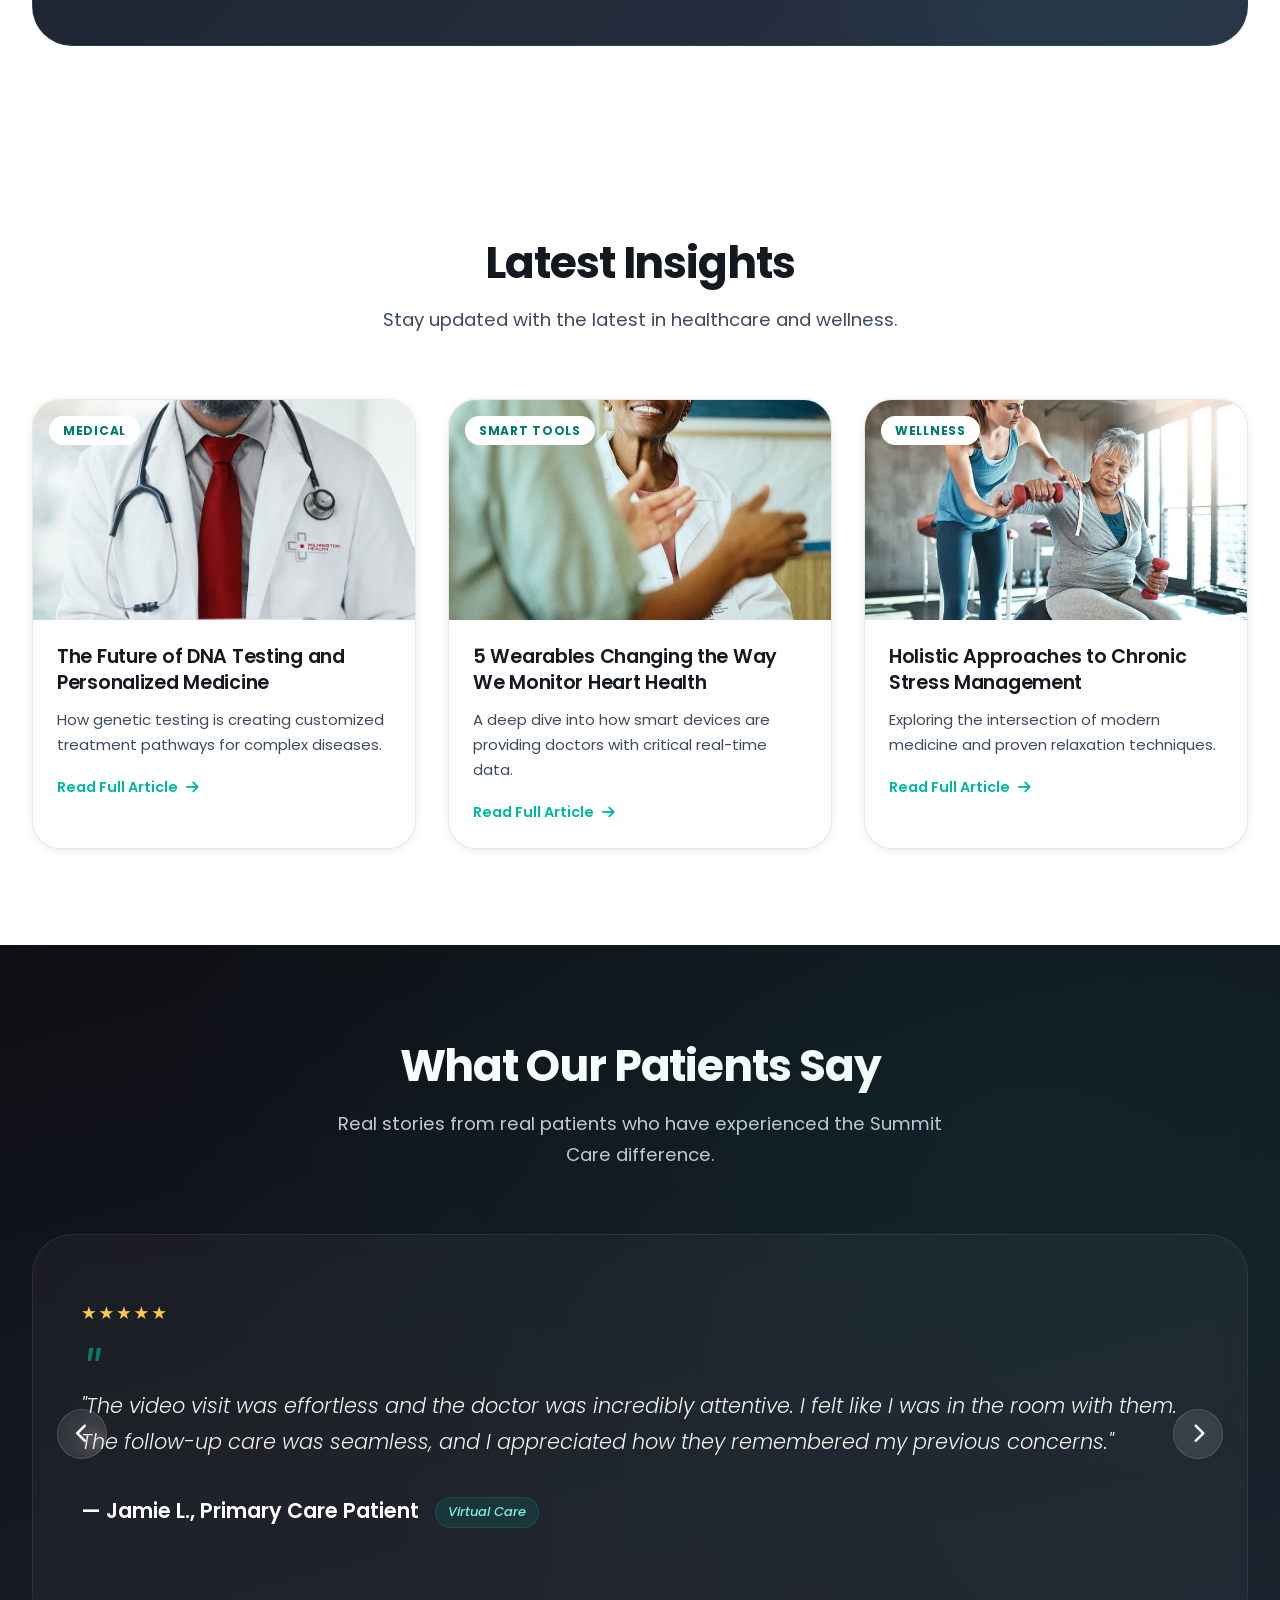
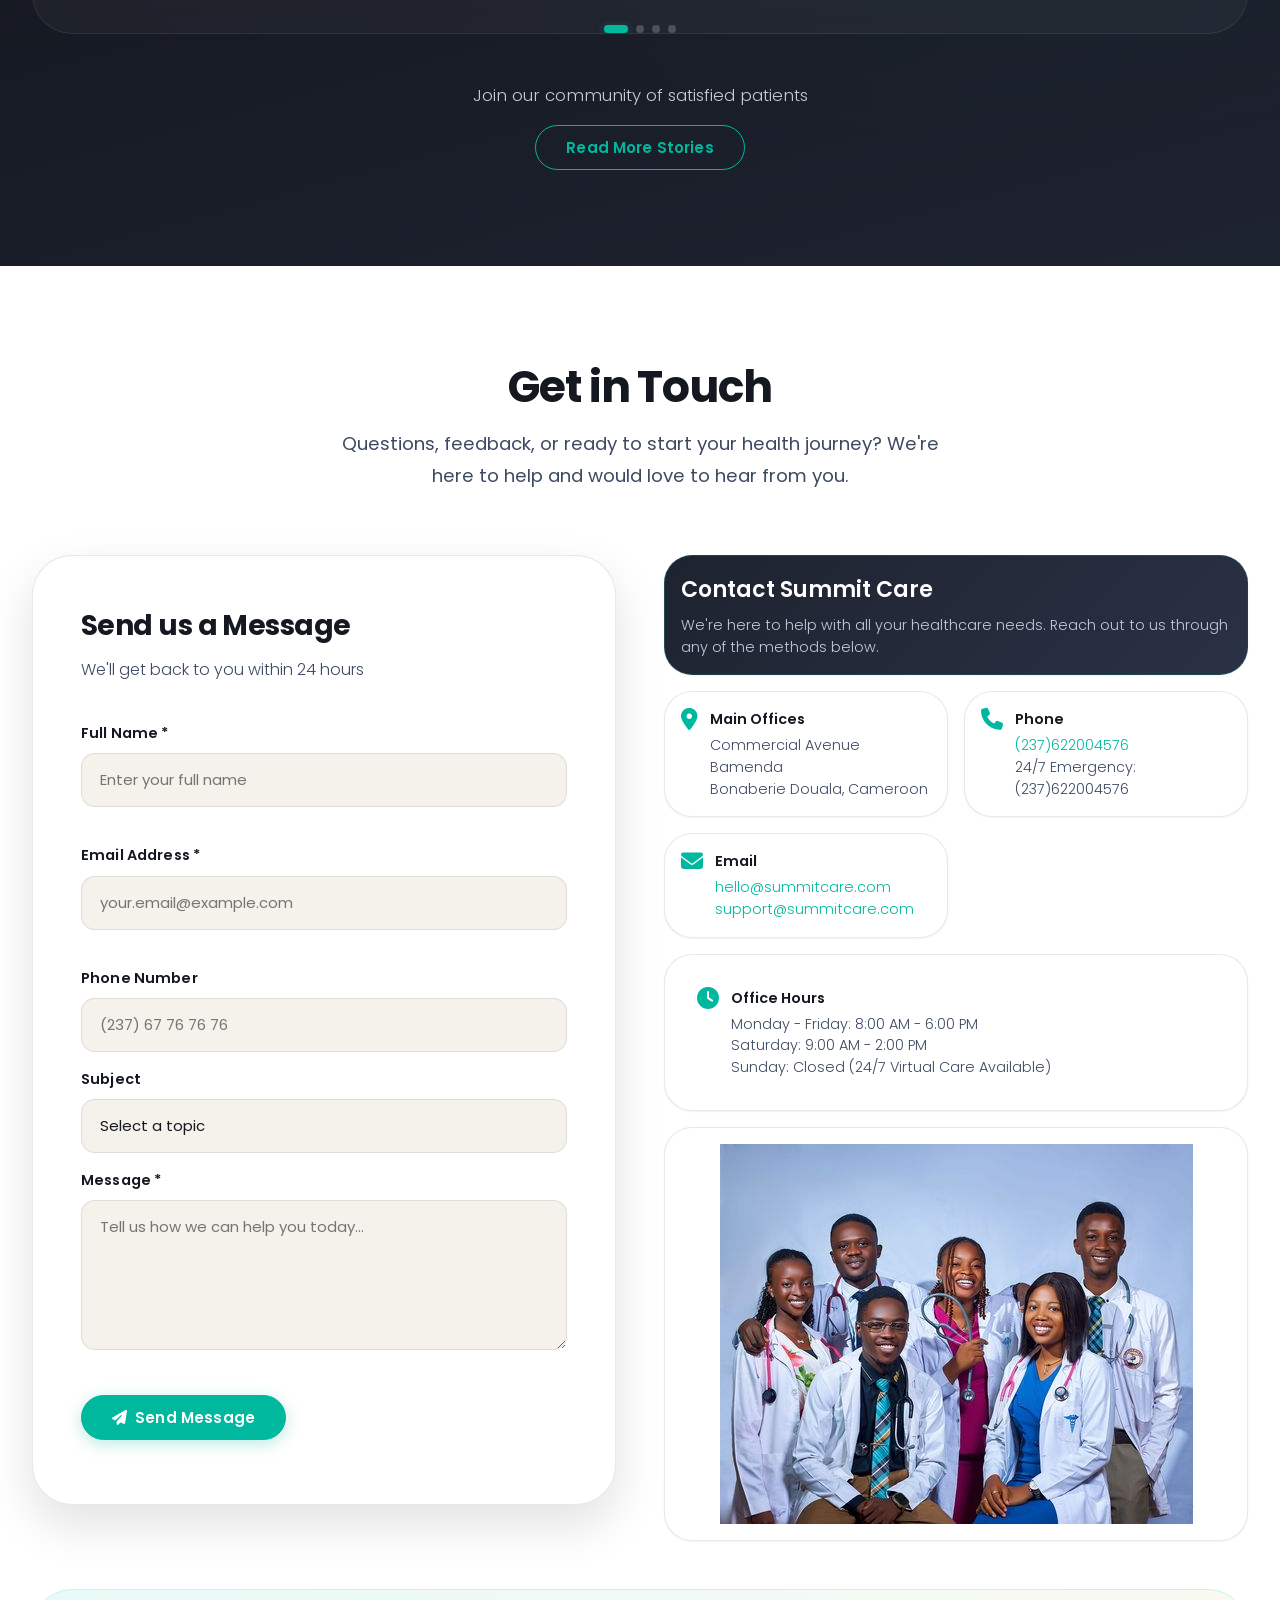
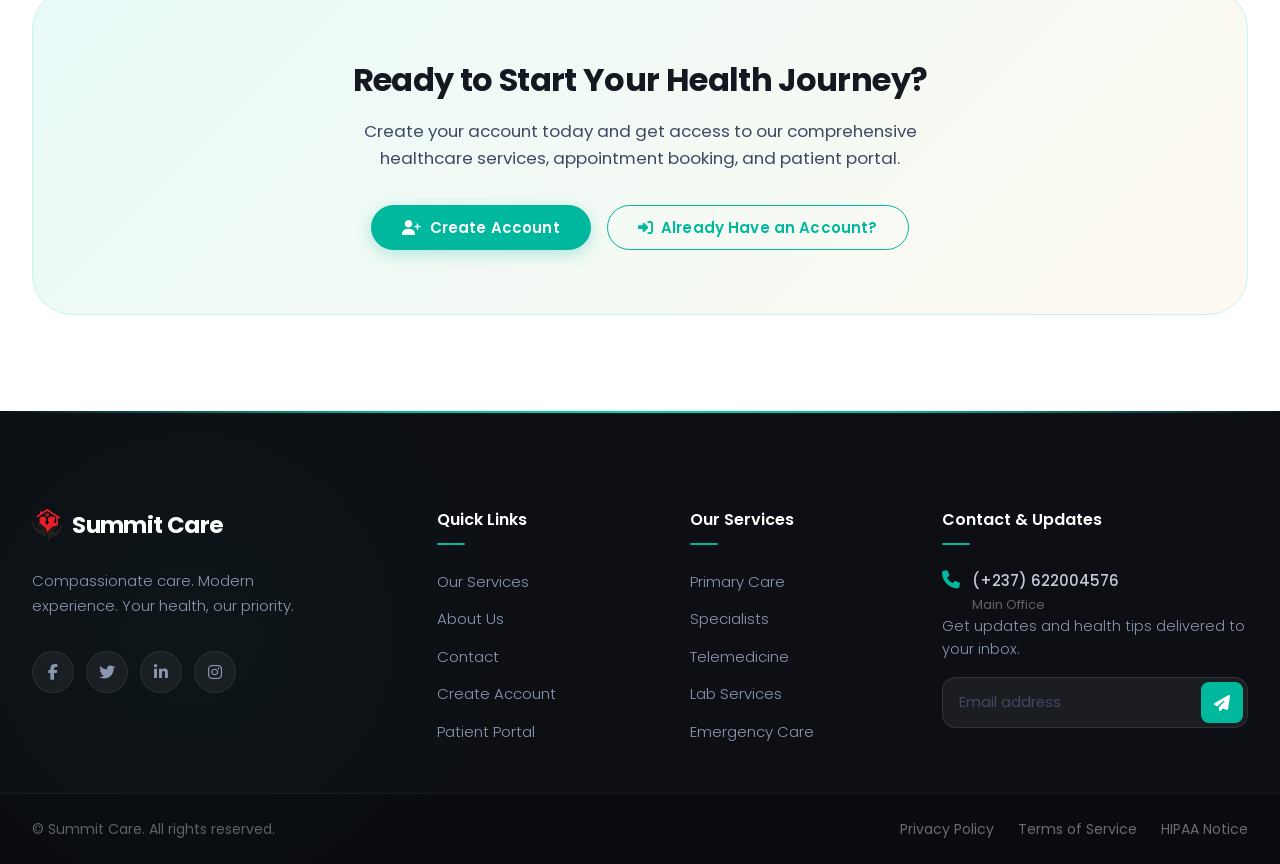
==== commit a1e6468d: "light changes" ====
--- a/index.html
+++ b/index.html
@@ -26,8 +26,8 @@
         <div class="header-top-bar">
             <div class="container top-bar-inner">
                 <div class="top-bar-left">
-                    <a href="tel:+11234567890"><i class="fas fa-phone-alt"></i> (123) 456-7890</a>
-                    <a href="mailto:hello@summitcare.com"><i class="fas fa-envelope"></i> hello@summitcare.com</a>
+                    <a href="tel:+237622004576"><i class="fas fa-phone-alt"></i> (+237)622004576</a>
+                    <a href="mailto:fopahprincely@gmail.com"><i class="fas fa-envelope"></i> hello@summitcare.com</a>
                 </div>
                 <div class="top-bar-right">
                     <div class="top-social-links">
@@ -99,7 +99,7 @@
                         <div class="hero-text-content">
                             <div class="hero-badge">
                                 <i class="fas fa-star badge-icon"></i>
-                                <span>Trusted by 15,000+ Patients</span>
+                                <span>Trusted by 300+ Patients</span>
                             </div>
 
                             <h1 class="headline">
@@ -150,11 +150,11 @@
             <div class="container">
                 <div class="stats-grid">
                     <div class="stat-item">
-                        <span class="stat-number">$250M</span>
+                        <span class="stat-number">5M</span>
                         <span class="stat-label">Funding</span>
                     </div>
                     <div class="stat-item">
-                        <span class="stat-number">20M+</span>
+                        <span class="stat-number">1000+</span>
                         <span class="stat-label">Patients</span>
                     </div>
                     <div class="stat-item">
@@ -162,7 +162,7 @@
                         <span class="stat-label">Success Rate</span>
                     </div>
                     <div class="stat-item">
-                        <span class="stat-number">200+</span>
+                        <span class="stat-number">30+</span>
                         <span class="stat-label">Professionals</span>
                     </div>
                 </div>
@@ -640,8 +640,8 @@
                             <div class="contact-method">
                                 <i class="fas fa-map-marker-alt method-icon"></i>
                                 <div class="method-content">
-                                    <strong>Main Office</strong>
-                                    <p>Commercial Avenue<br>Springfield, IL 62701</p>
+                                    <strong>Main Offices</strong>
+                                    <p>Commercial Avenue Bamenda<br>Bonaberie Douala, Cameroon</p>
                                 </div>
                             </div>
                         </div>
@@ -760,7 +760,7 @@
                             <div class="contact-item">
                                 <i class="fas fa-phone contact-icon"></i>
                                 <div>
-                                    <a href="tel:+11234567890">(123) 456-7890</a>
+                                    <a href="tel:+237622004576">(+237) 622004576</a>
                                     <span class="contact-label">Main Office</span>
                                 </div>
                             </div>
--- a/style.css
+++ b/style.css
@@ -3649,7 +3649,7 @@
 
 .team-info {
   position: absolute;
-  bottom: -2.25rem;
+  bottom: -1rem;
   left: 50%;
   transform: translateX(-50%);
   background: var(--c-white);
@@ -4566,6 +4566,17 @@
 
     .auth-form-wrapper h1 {
         font-size: 2rem;
+    }
+    .aut-page-body{
+      padding: var(--space-4);
+      align-items: flex-start;
+      justify-content: flex-start;
+      overflow-y: auto;
+      padding-top: var(--space-4);
+      padding-bottom: var(--space-4);
+      overflow-y: auto;
+      padding-top: var(--space-4);
+      padding-bottom: var(--space-4);
     }
 
     .auth-header {
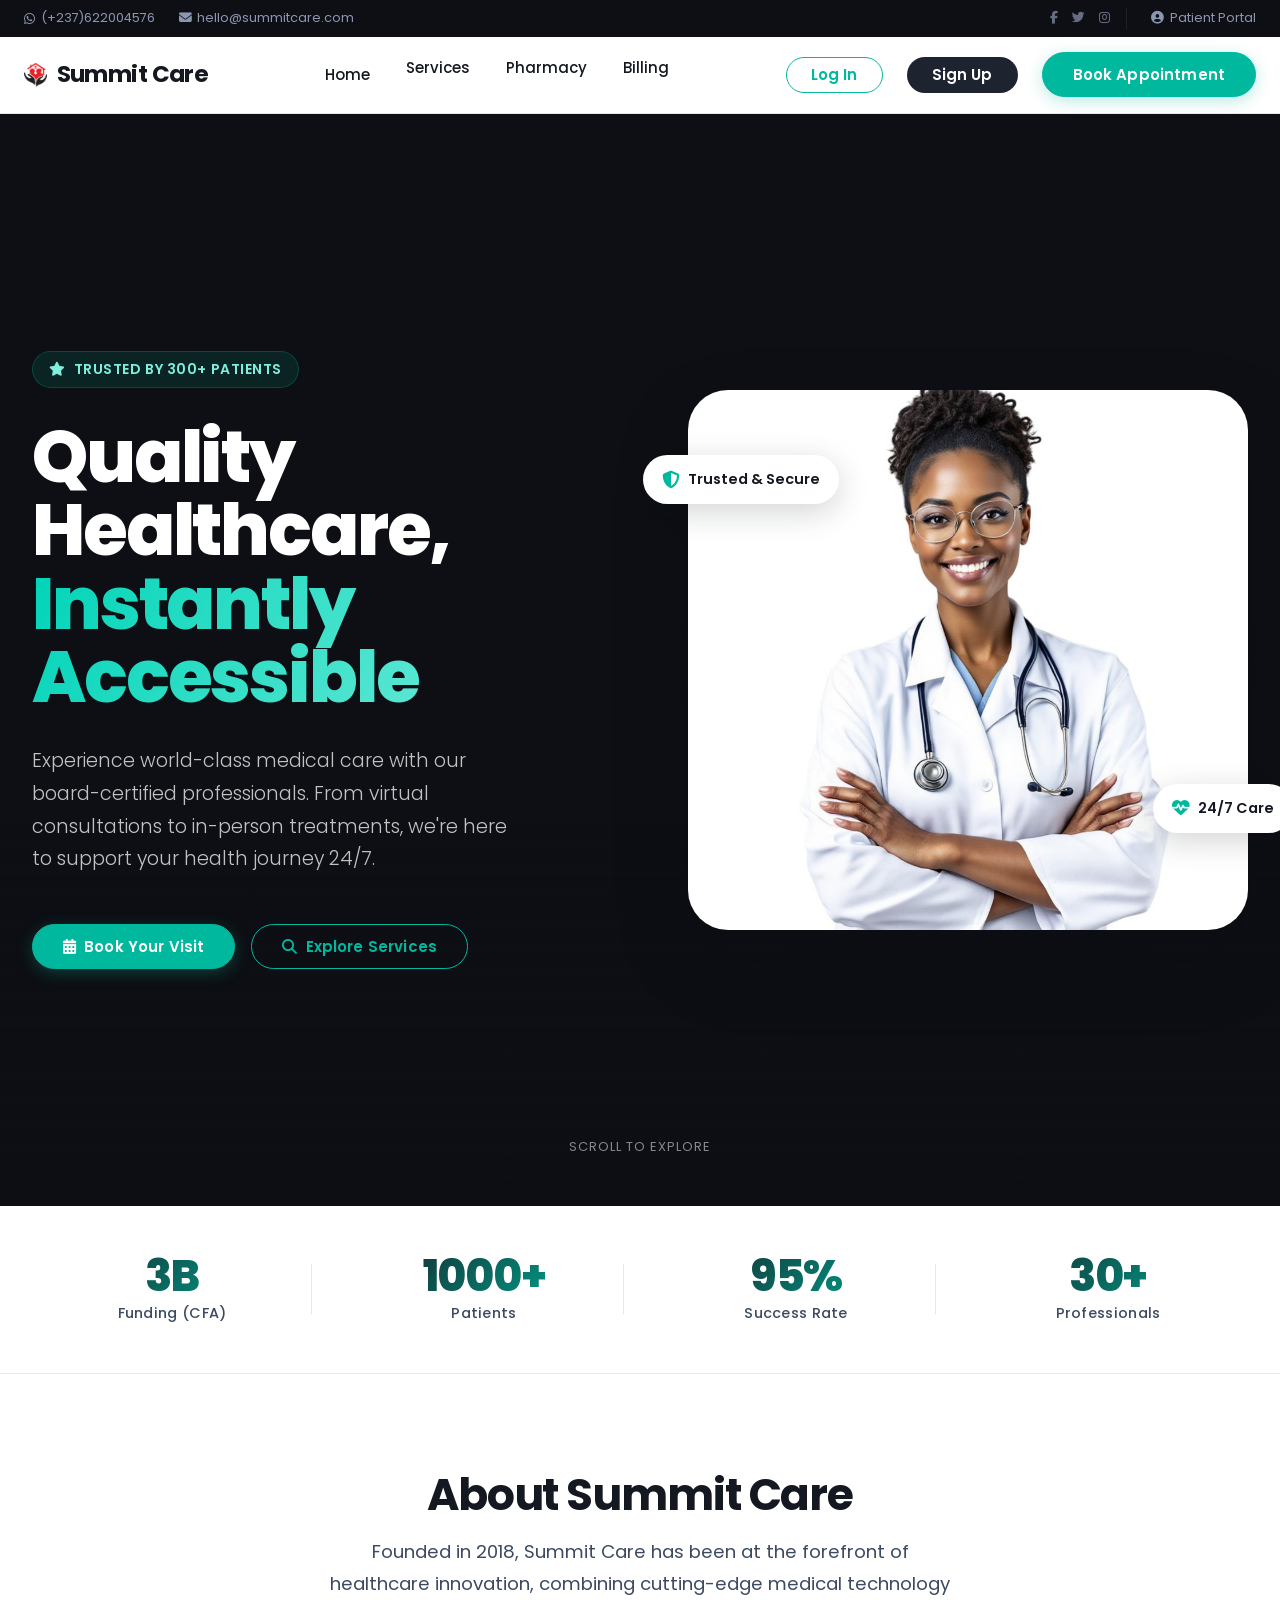
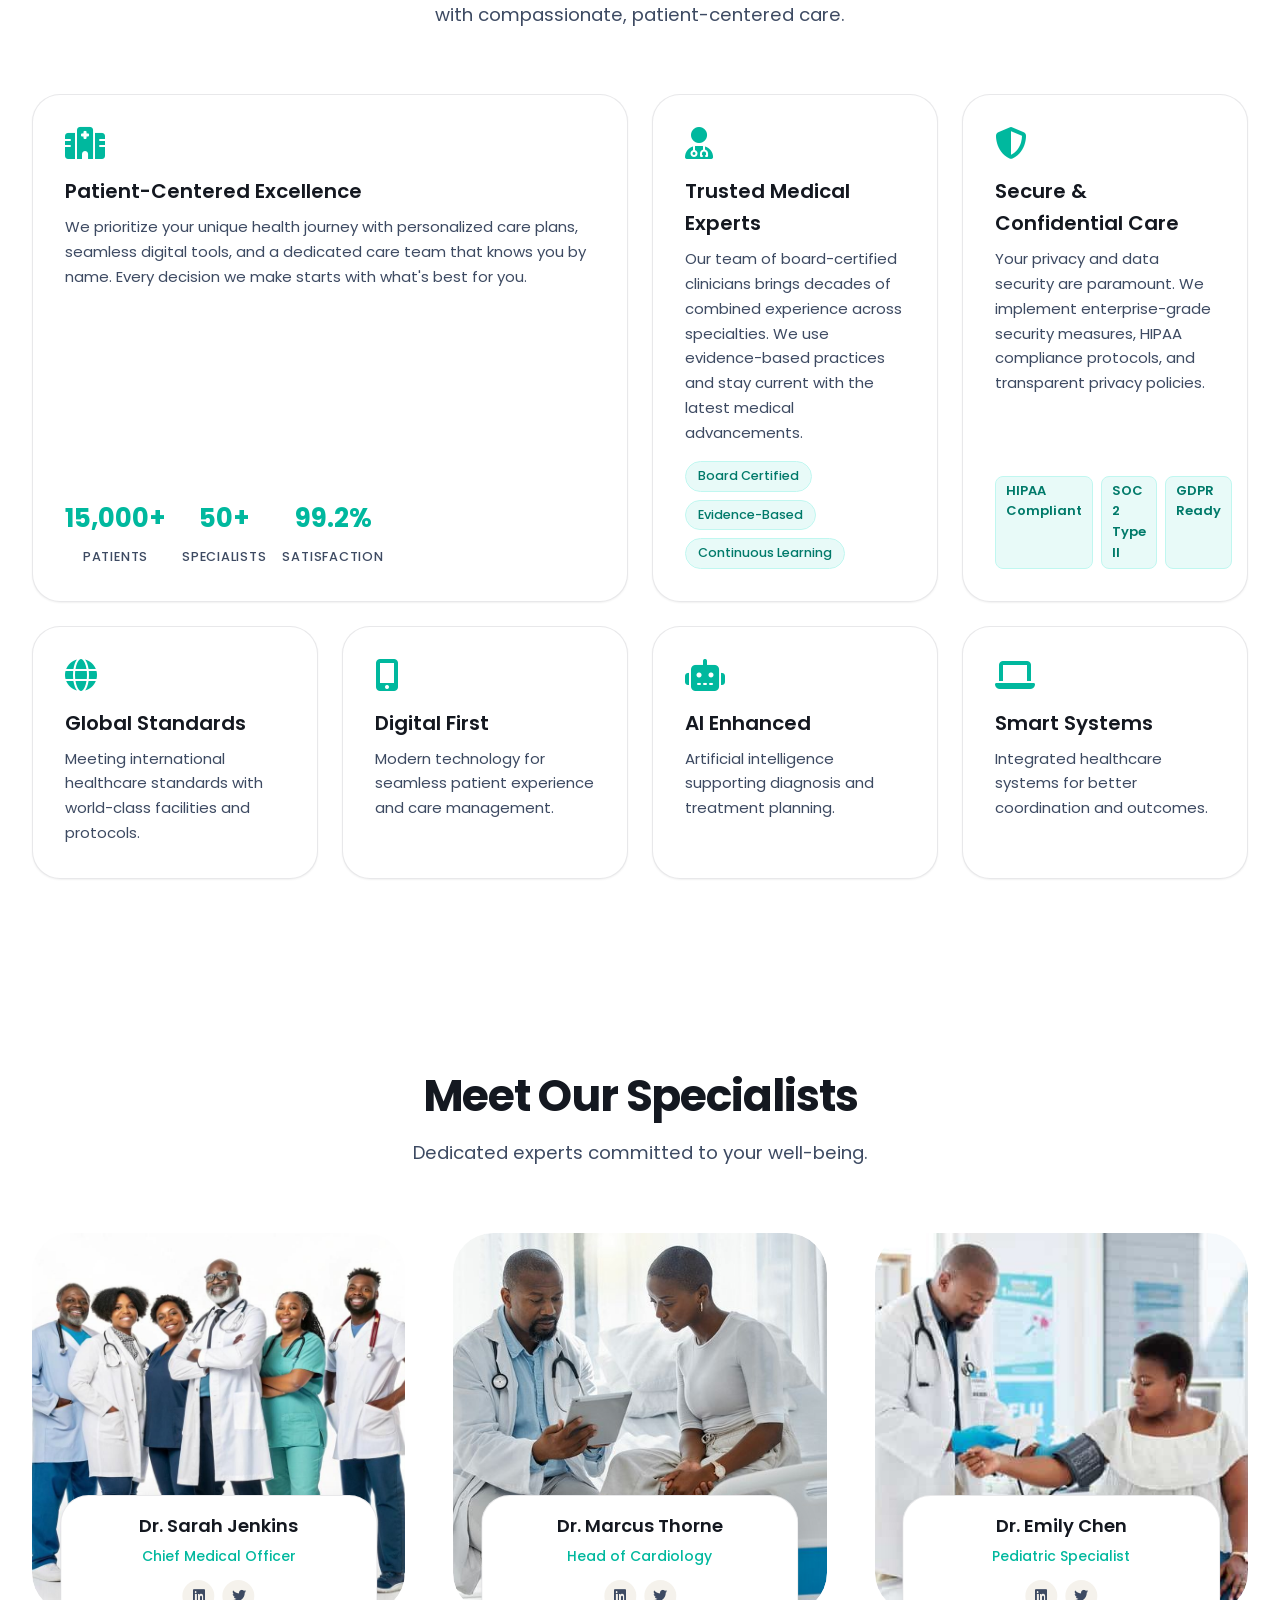
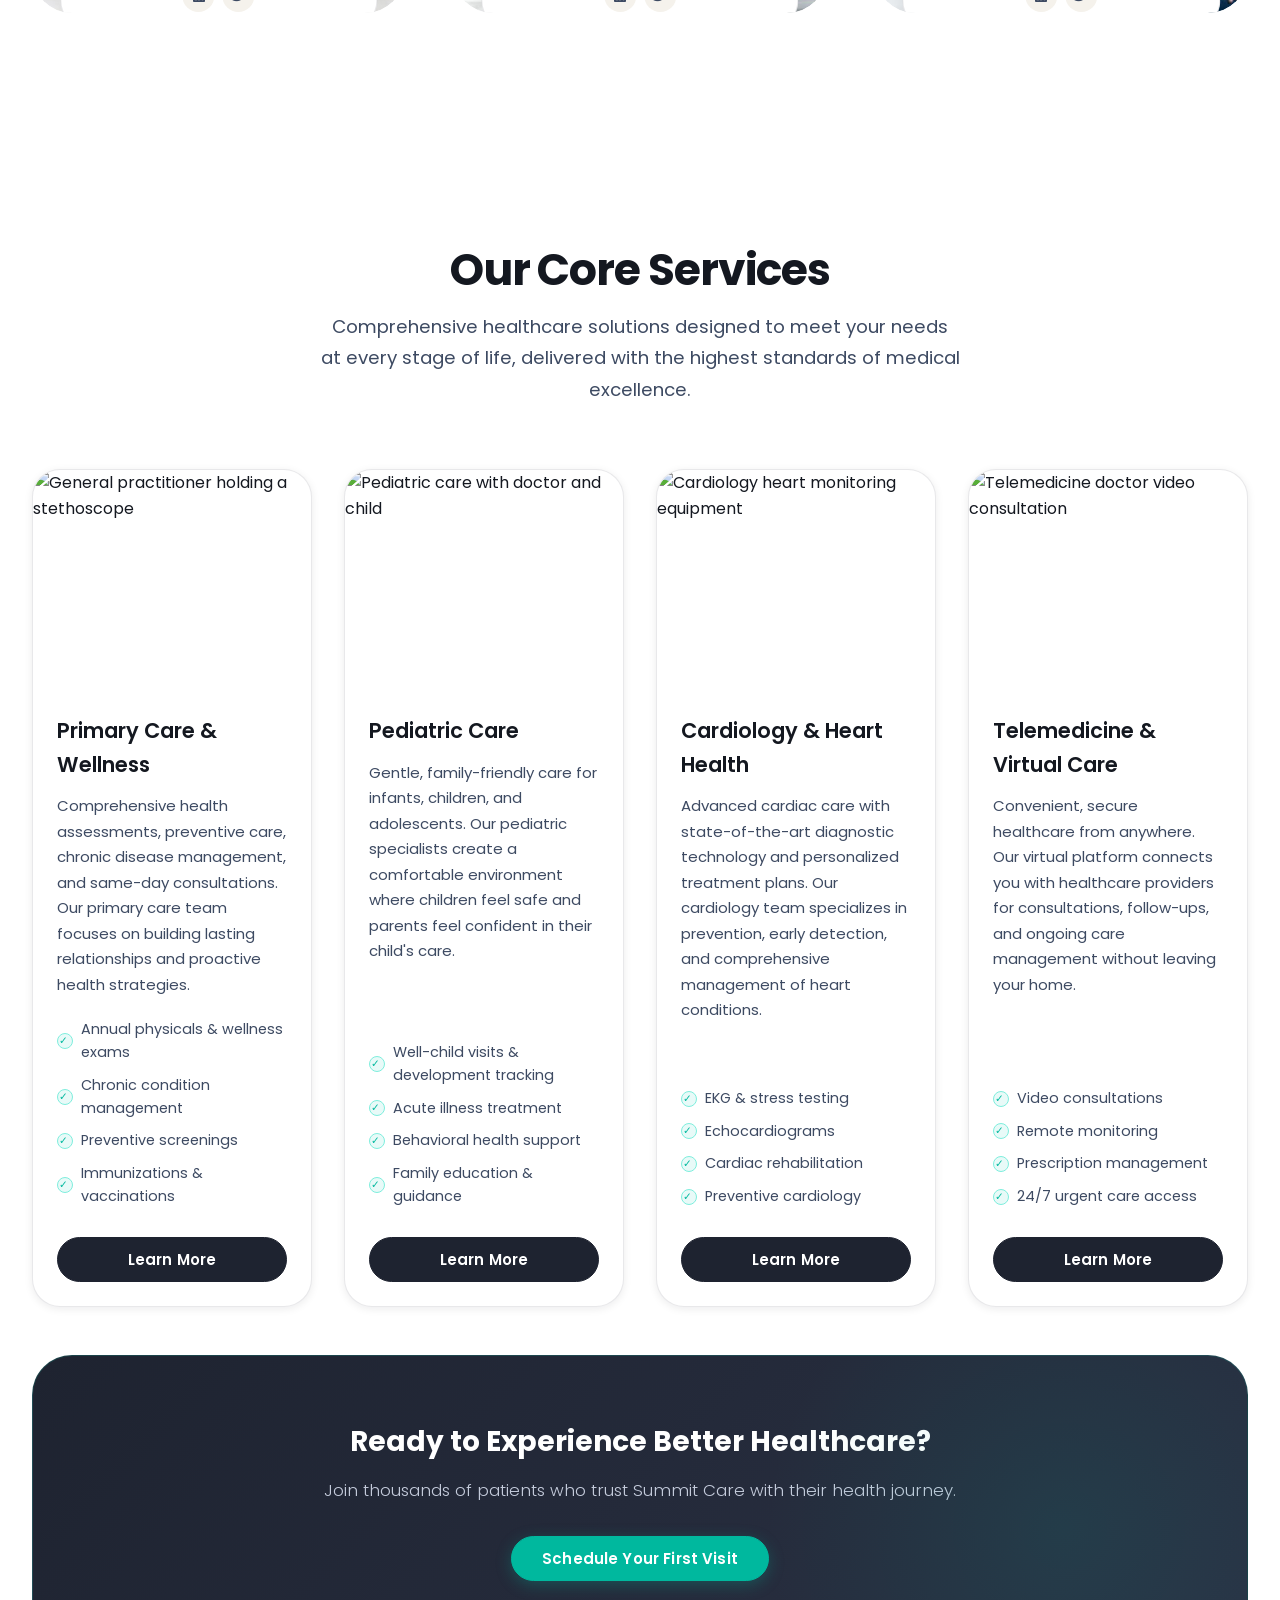
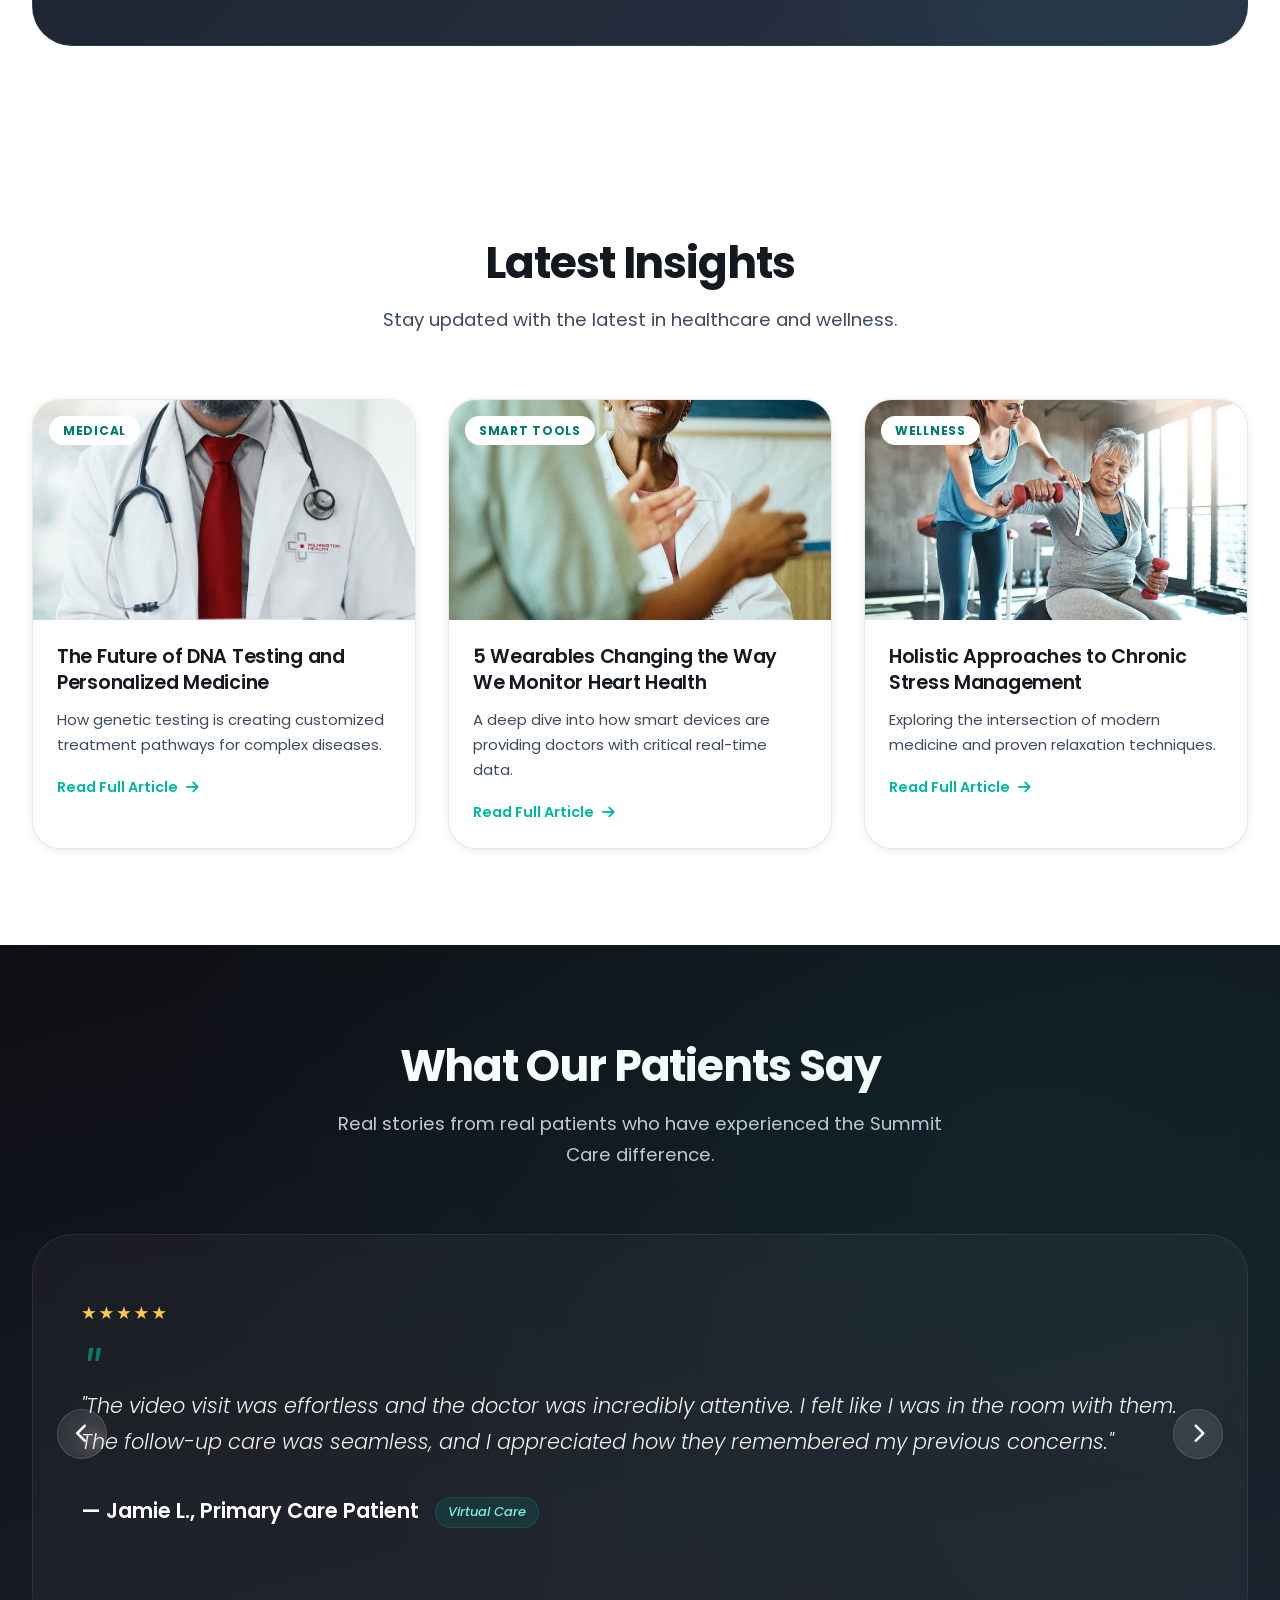
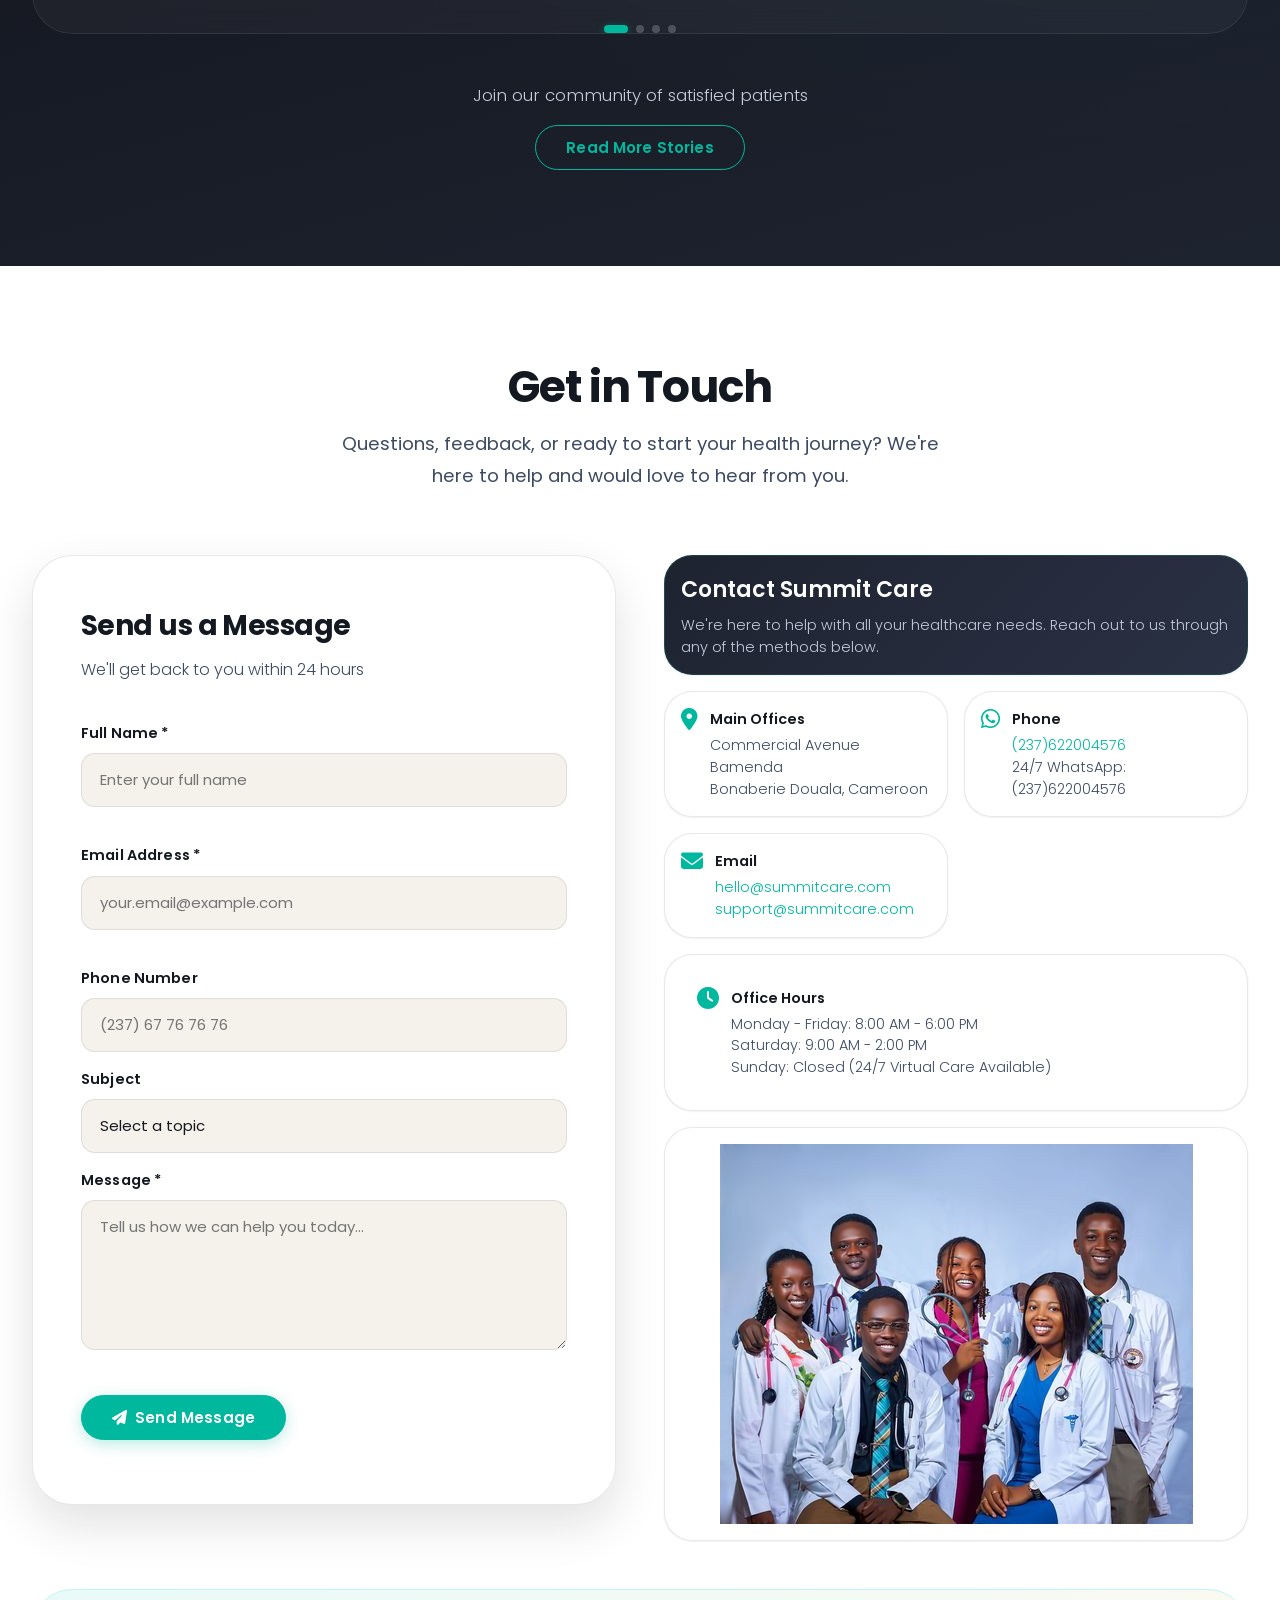
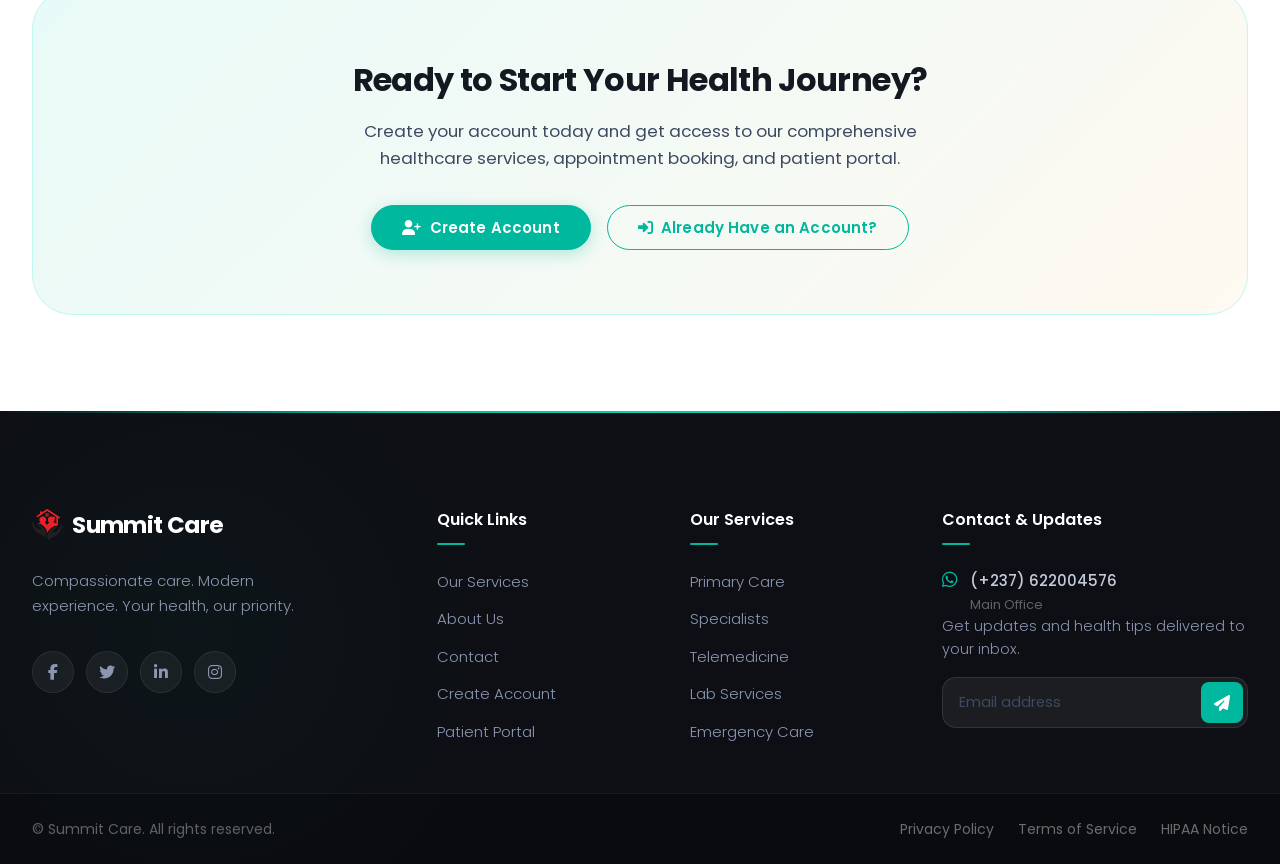
==== commit 23631b06: "responsive changes" ====
--- a/index.html
+++ b/index.html
@@ -26,7 +26,7 @@
         <div class="header-top-bar">
             <div class="container top-bar-inner">
                 <div class="top-bar-left">
-                    <a href="tel:+237622004576"><i class="fas fa-phone-alt"></i> (+237)622004576</a>
+                    <a href="https://wa.me/237622004576" target="_blank"><i class="fab fa-whatsapp"></i> (+237)622004576</a>
                     <a href="mailto:fopahprincely@gmail.com"><i class="fas fa-envelope"></i> hello@summitcare.com</a>
                 </div>
                 <div class="top-bar-right">
@@ -150,8 +150,8 @@
             <div class="container">
                 <div class="stats-grid">
                     <div class="stat-item">
-                        <span class="stat-number">5M</span>
-                        <span class="stat-label">Funding</span>
+                        <span class="stat-number">3B</span>
+                        <span class="stat-label">Funding (CFA)</span>
                     </div>
                     <div class="stat-item">
                         <span class="stat-number">1000+</span>
@@ -648,10 +648,10 @@
 
                         <div class="info-card">
                             <div class="contact-method">
-                                <i class="fas fa-phone method-icon"></i>
+                                <i class="fab fa-whatsapp method-icon"></i>
                                 <div class="method-content">
                                     <strong>Phone</strong>
-                                    <p><a href="tel:+237622004576">(237)622004576</a><br>24/7 Emergency: (237)622004576
+                                    <p><a href="https://wa.me/237622004576" target="_blank">(237)622004576</a><br>24/7 WhatsApp: (237)622004576
                                     </p>
                                 </div>
                             </div>
@@ -758,9 +758,9 @@
                         <h4 class="footer-title">Contact & Updates</h4>
                         <div class="contact-info">
                             <div class="contact-item">
-                                <i class="fas fa-phone contact-icon"></i>
+                                <i class="fab fa-whatsapp contact-icon"></i>
                                 <div>
-                                    <a href="tel:+237622004576">(+237) 622004576</a>
+                                    <a href="https://wa.me/237622004576" target="_blank">(+237) 622004576</a>
                                     <span class="contact-label">Main Office</span>
                                 </div>
                             </div>
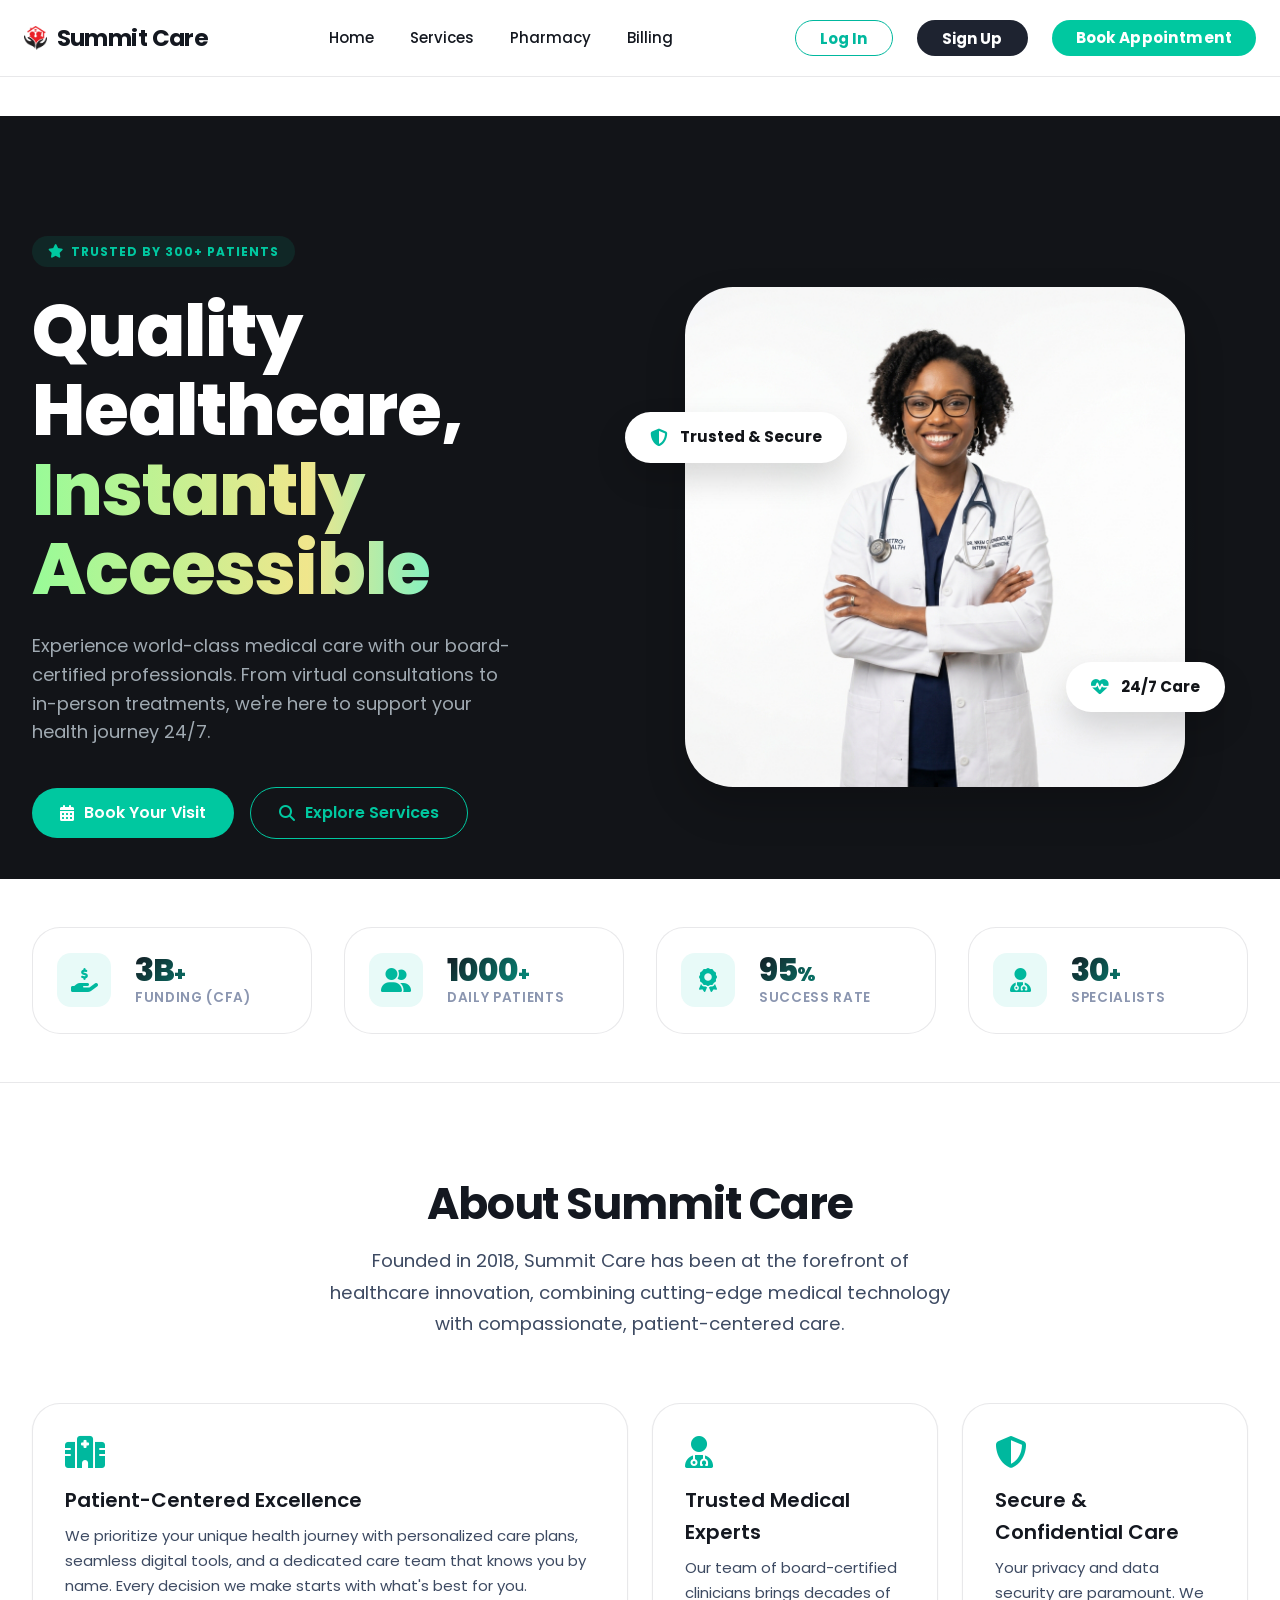
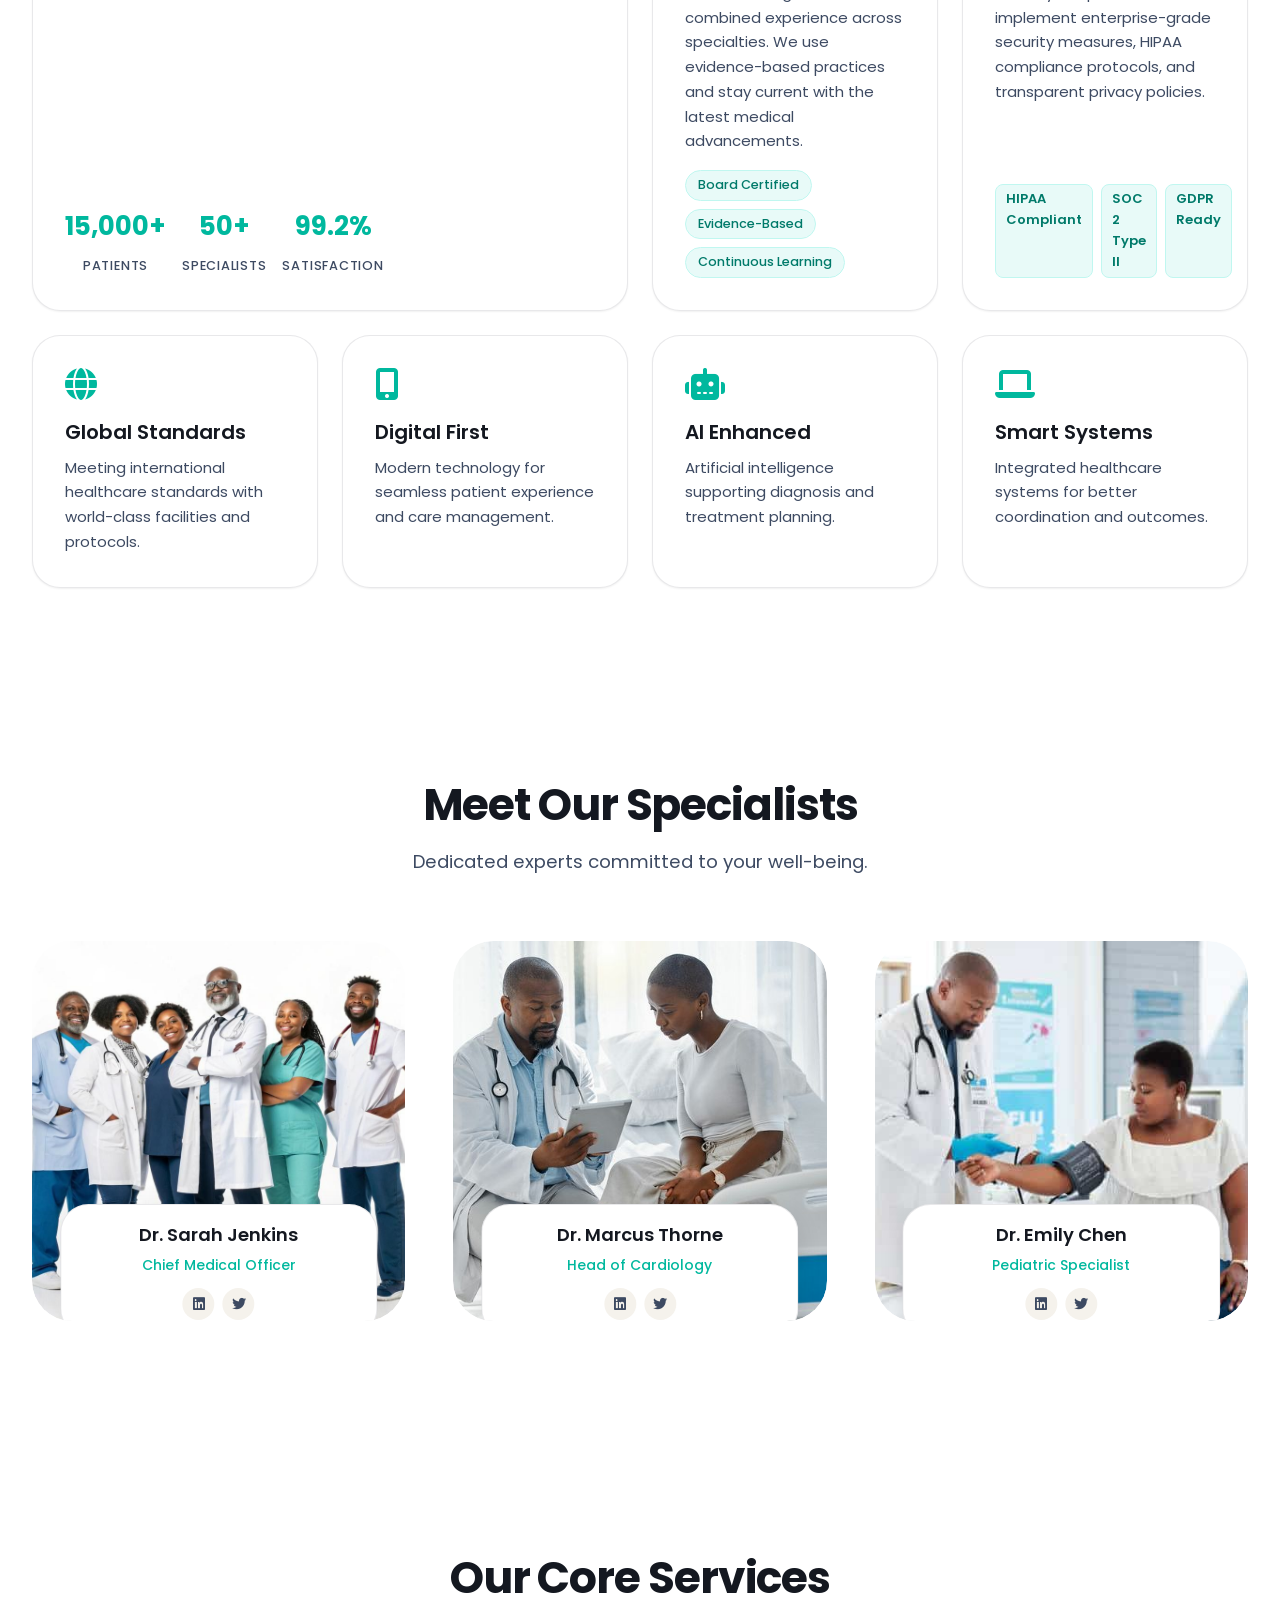
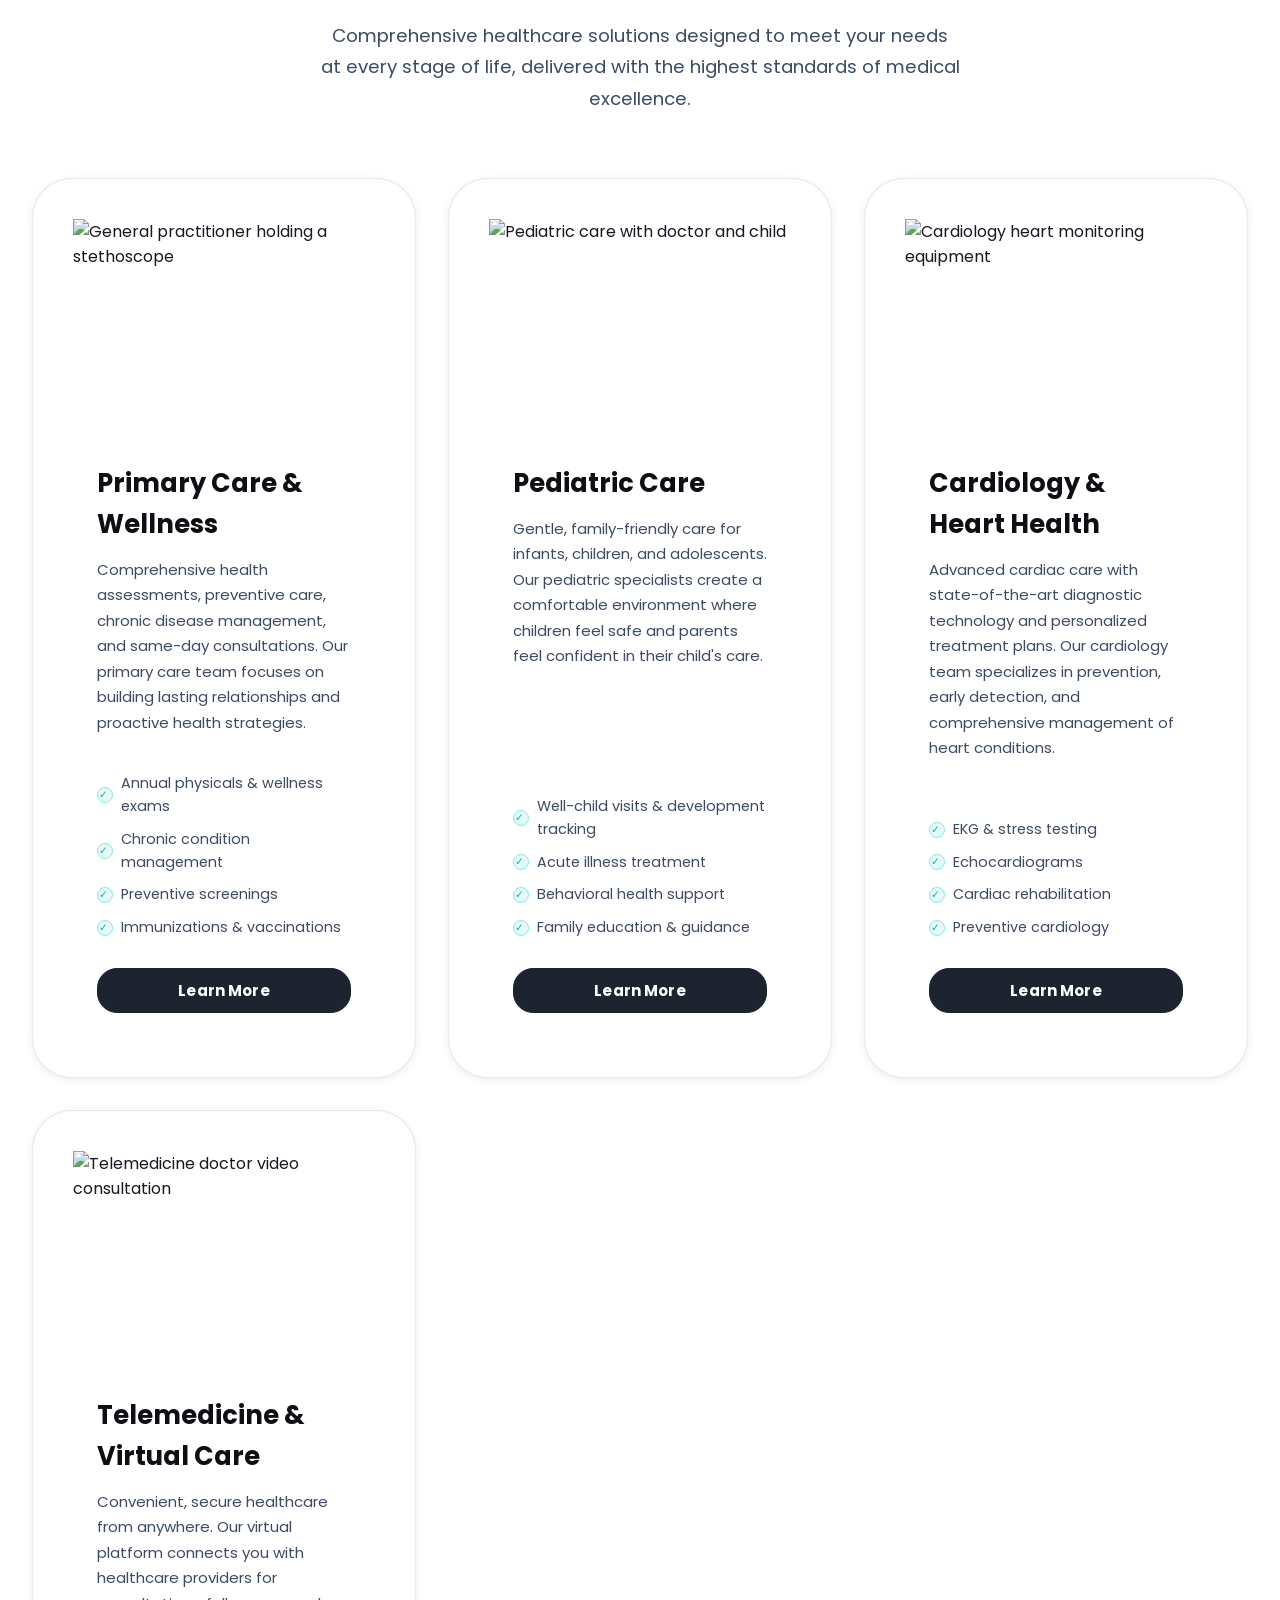
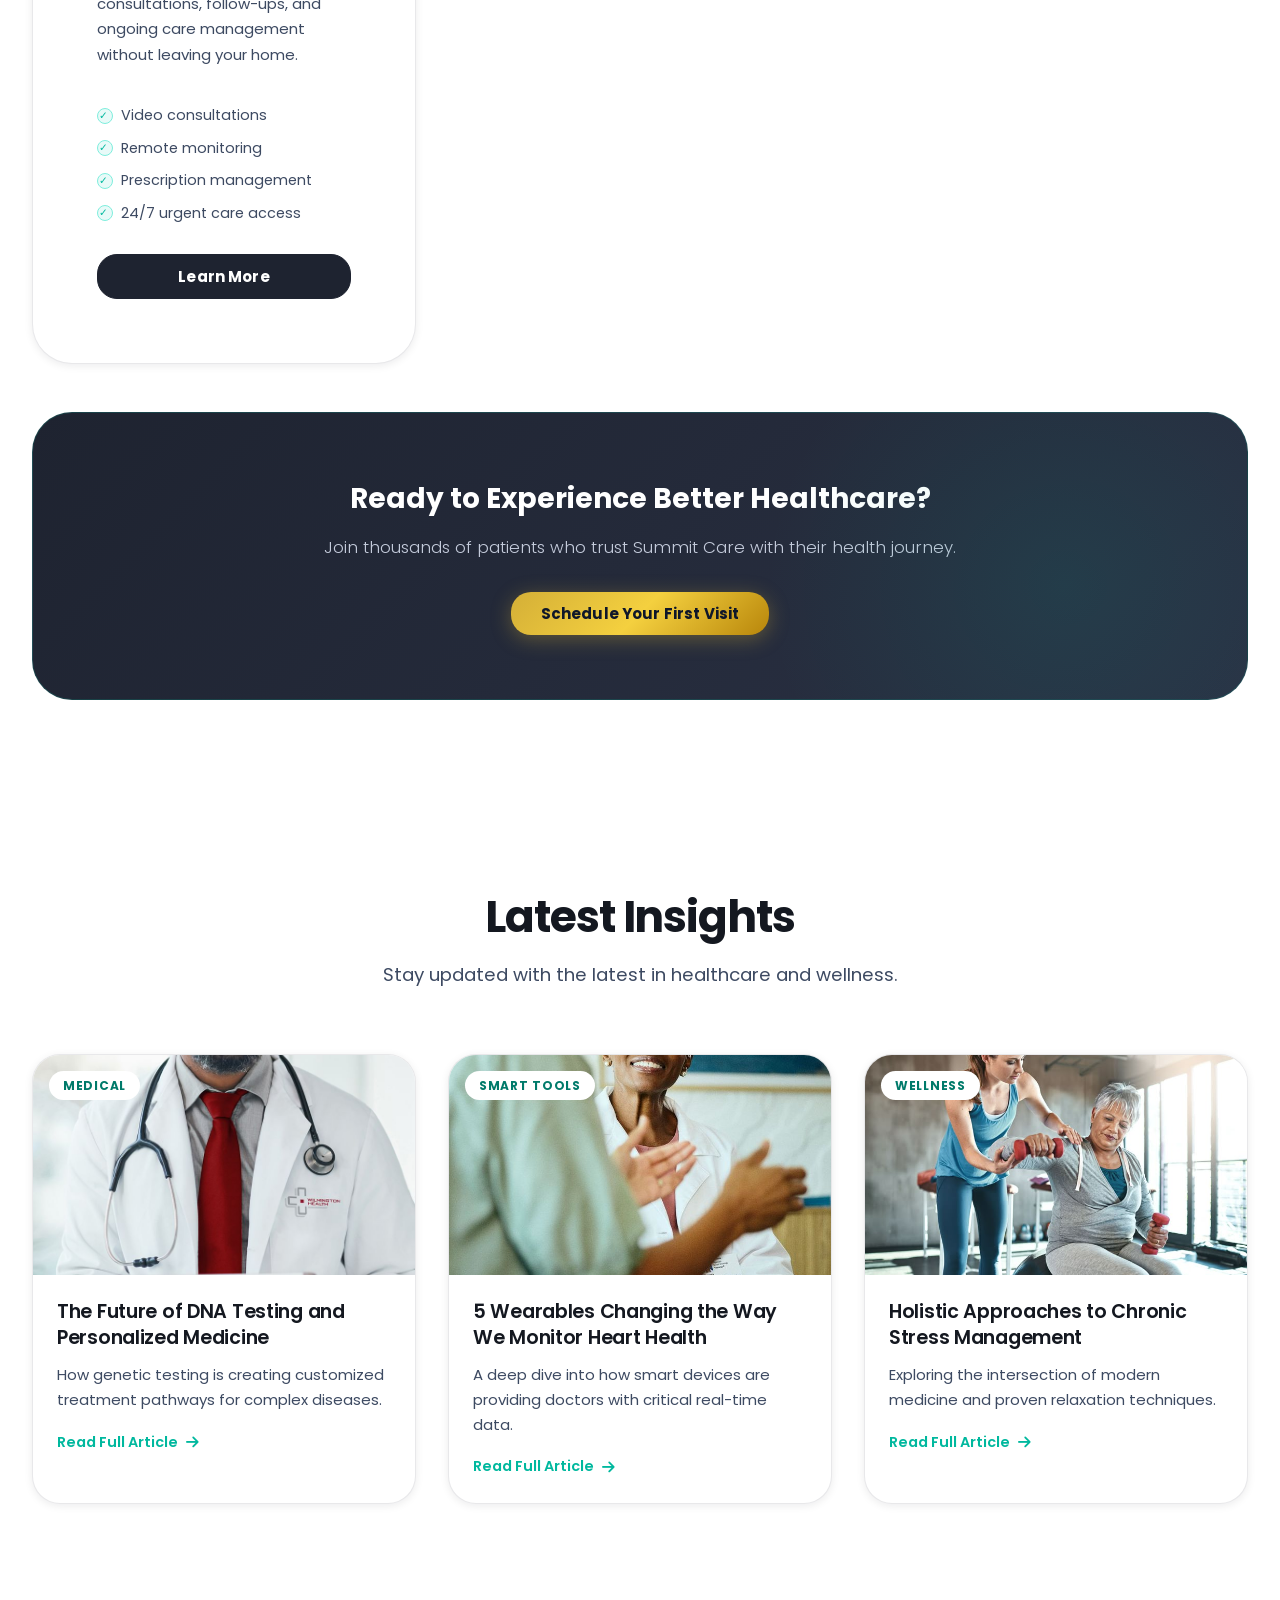
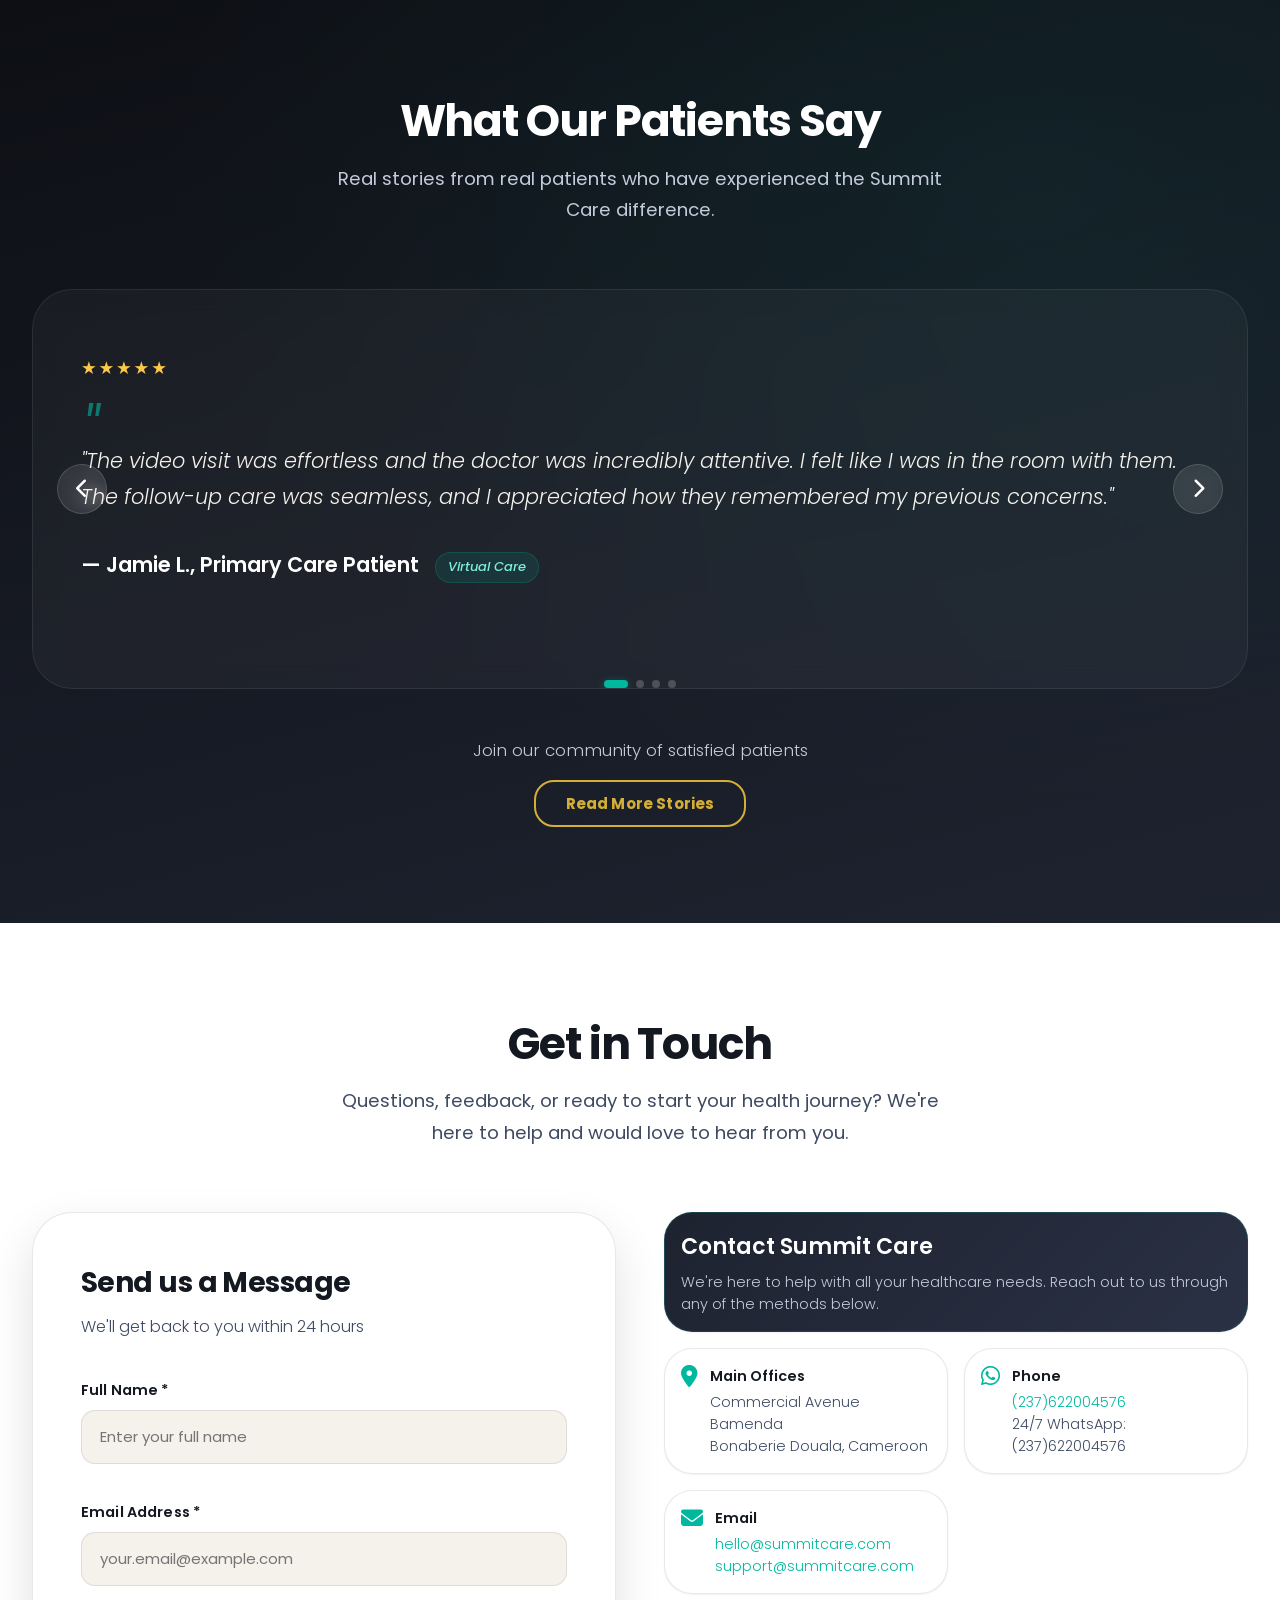
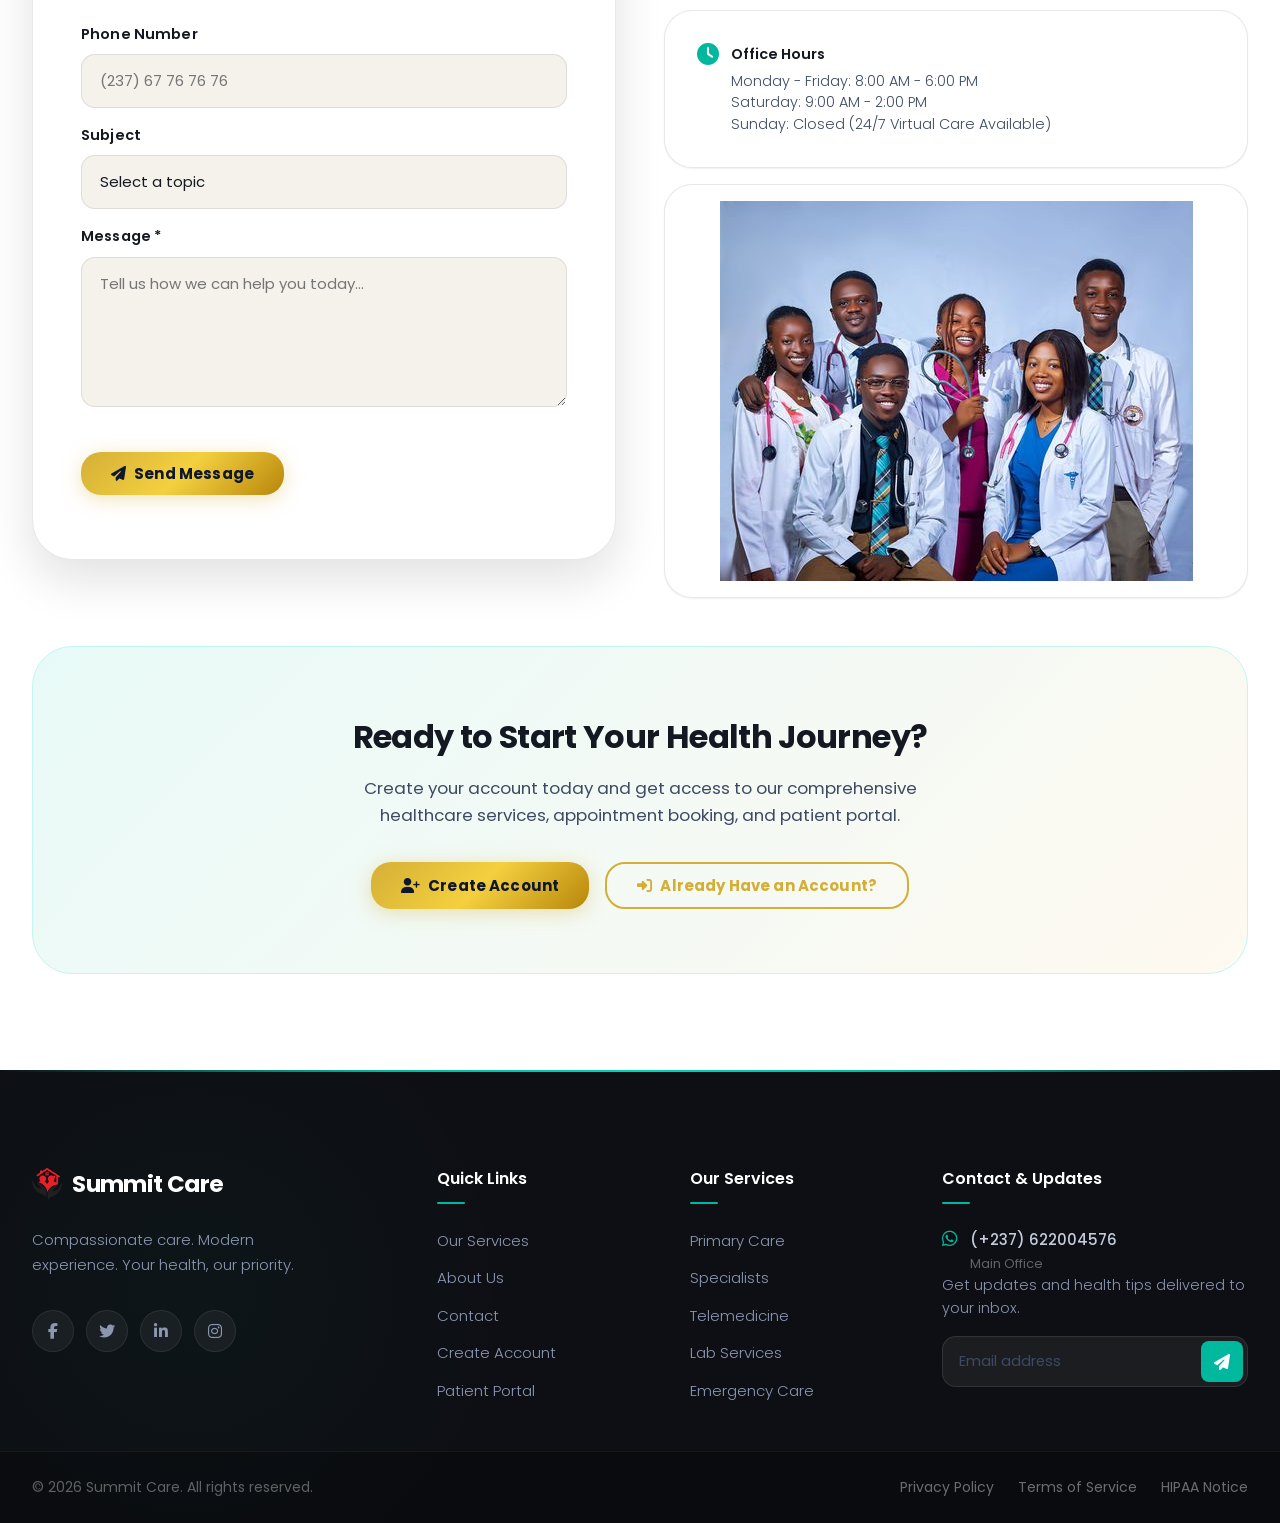
==== commit bb0e6628: "final edits" ====
--- a/index.html
+++ b/index.html
@@ -13,6 +13,7 @@
         rel="stylesheet" />
     <link rel="stylesheet" href="https://cdnjs.cloudflare.com/ajax/libs/font-awesome/6.4.0/css/all.min.css" />
     <link rel="stylesheet" href="style.css" />
+    <link rel="stylesheet" href="hero_redesign.css" />
     <script defer src="nav.js"></script>
     <script defer src="script.js"></script>
 </head>
@@ -73,7 +74,7 @@
                 <div class="nav-actions">
                     <a class="btn header-btn-login" href="login.html" style="margin-right: 12px; font-weight: 600; font-family: var(--font-display); background: transparent; border: 1px solid var(--c-teal-500); color: var(--c-teal-500); padding: 0.6rem 1.5rem; border-radius: var(--radius-full);">Log In</a>
                     <a class="btn header-btn-signup" href="signup.html" style="margin-right: 12px; background: var(--c-charcoal); color: white; border-radius: var(--radius-full); padding: 0.6rem 1.5rem; font-weight: 600;">Sign Up</a>
-                    <a class="btn btn-primary btn-pill" href="appointment.html">Book Appointment</a>
+                    <a class="btn btn-header-cyan btn-pill" href="appointment.html">Book Appointment</a>
                     <button class="nav-toggle" aria-expanded="false" aria-controls="site-nav" aria-label="Toggle navigation">
                         <span class="bar" aria-hidden="true"></span>
                         <span class="bar" aria-hidden="true"></span>
@@ -85,85 +86,85 @@
     </header>
 
     <main id="main">
-        <!-- Hero Section -->
-        <section id="hero" class="section hero" aria-label="Hero">
-            <div class="hero-background">
-                <div class="hero-bg-image"></div>
-                <canvas class="hero-canvas" id="heroCanvas"></canvas>
-            </div>
-            <div class="hero-overlay"></div>
-
-            <div class="hero-content-wrapper">
-                <div class="container">
-                    <div class="hero-content">
-                        <div class="hero-text-content">
-                            <div class="hero-badge">
-                                <i class="fas fa-star badge-icon"></i>
-                                <span>Trusted by 300+ Patients</span>
-                            </div>
-
-                            <h1 class="headline">
-                                <span class="headline-line">Quality Healthcare,</span>
-                                <span class="headline-line highlight">Instantly Accessible</span>
-                            </h1>
-
-                            <p class="subhead">
-                                Experience world-class medical care with our board-certified professionals. From virtual
-                                consultations to in-person treatments, we're here to support your health journey 24/7.
-                            </p>
-
-                            <div class="cta-group">
-                                <a href="appointment.html" class="btn btn-primary btn-large">
-                                    <i class="fas fa-calendar-alt btn-icon"></i>
-                                    Book Your Visit
-                                </a>
-                                <a href="services.html" class="btn btn-outline btn-large">
-                                    <i class="fas fa-search btn-icon"></i>
-                                    Explore Services
-                                </a>
-                            </div>
-                        </div>
-
-                        <div class="hero-visual">
-                            <div class="hero-image-wrapper">
-                                <img src="images/0ed625d083b9293a2e4832441059d0e8.jpg" alt="Dedicated Healthcare Professional" class="hero-main-img">
-                                <div class="floating-badge badge-1">
-                                    <i class="fas fa-shield-alt"></i> Trusted & Secure
-                                </div>
-                                <div class="floating-badge badge-2">
-                                    <i class="fas fa-heartbeat"></i> 24/7 Care
-                                </div>
-                            </div>
-                        </div>
-                    </div>
-                </div>
-            </div>
-
-            <div class="hero-scroll-indicator">
-                <div class="scroll-arrow"></div>
-                <span>Scroll to explore</span>
+
+        <!-- Redesigned Dark Hero Section -->
+        <section id="hero" class="section hero-dark-redesign" aria-label="Hero">
+            <div class="container hero-dark-container">
+                <div class="hero-dark-left">
+                    <div class="hero-dark-badge reveal-up">
+                        <i class="fas fa-star"></i>
+                        <span>TRUSTED BY 300+ PATIENTS</span>
+                    </div>
+                    
+                    <h1 class="hero-dark-title reveal-up" style="--delay: 0.1s">
+                        Quality Healthcare,<br/>
+                        <span class="text-gradient-cyan-yellow">Instantly Accessible</span>
+                    </h1>
+                    
+                    <p class="hero-dark-description reveal-up" style="--delay: 0.2s">
+                        Experience world-class medical care with our board-certified professionals. From virtual consultations to in-person treatments, we're here to support your health journey 24/7.
+                    </p>
+                    
+                    <div class="hero-dark-actions reveal-up" style="--delay: 0.3s">
+                        <a href="appointment.html" class="btn-cyan-solid">
+                            <i class="fas fa-calendar-alt"></i>
+                            <span>Book Your Visit</span>
+                        </a>
+                        <a href="services.html" class="btn-outline-cyan">
+                            <i class="fas fa-search"></i>
+                            <span>Explore Services</span>
+                        </a>
+                    </div>
+                </div>
+
+                <div class="hero-dark-right reveal-up" style="--delay: 0.4s">
+                    <div class="hero-image-wrapper">
+                        <div class="floating-badge badge-left">
+                            <i class="fas fa-shield-alt text-cyan"></i>
+                            <span>Trusted & Secure</span>
+                        </div>
+                        <img src="images/smiling_doctor.png" alt="Smiling female doctor" class="main-doctor-img">
+                        <div class="floating-badge badge-right">
+                            <i class="fas fa-heartbeat text-cyan"></i>
+                            <span>24/7 Care</span>
+                        </div>
+                    </div>
+                </div>
             </div>
         </section>
 
-        <!-- Stats Bar V2 -->
-        <section class="stats-bar">
+
+        <!-- Premium Stats Bar -->
+        <section class="stats-bar-premium">
             <div class="container">
-                <div class="stats-grid">
-                    <div class="stat-item">
-                        <span class="stat-number">3B</span>
-                        <span class="stat-label">Funding (CFA)</span>
-                    </div>
-                    <div class="stat-item">
-                        <span class="stat-number">1000+</span>
-                        <span class="stat-label">Patients</span>
-                    </div>
-                    <div class="stat-item">
-                        <span class="stat-number">95%</span>
-                        <span class="stat-label">Success Rate</span>
-                    </div>
-                    <div class="stat-item">
-                        <span class="stat-number">30+</span>
-                        <span class="stat-label">Professionals</span>
+                <div class="stats-premium-grid">
+                    <div class="stat-premium-card reveal-up">
+                        <div class="stat-icon-box"><i class="fas fa-hand-holding-usd"></i></div>
+                        <div class="stat-data">
+                            <span class="stat-number">3B<small>+</small></span>
+                            <span class="stat-label">Funding (CFA)</span>
+                        </div>
+                    </div>
+                    <div class="stat-premium-card reveal-up" style="--delay: 0.1s">
+                        <div class="stat-icon-box"><i class="fas fa-user-friends"></i></div>
+                        <div class="stat-data">
+                            <span class="stat-number">1000<small>+</small></span>
+                            <span class="stat-label">Daily Patients</span>
+                        </div>
+                    </div>
+                    <div class="stat-premium-card reveal-up" style="--delay: 0.2s">
+                        <div class="stat-icon-box"><i class="fas fa-award"></i></div>
+                        <div class="stat-data">
+                            <span class="stat-number">95<small>%</small></span>
+                            <span class="stat-label">Success Rate</span>
+                        </div>
+                    </div>
+                    <div class="stat-premium-card reveal-up" style="--delay: 0.3s">
+                        <div class="stat-icon-box"><i class="fas fa-user-md"></i></div>
+                        <div class="stat-data">
+                            <span class="stat-number">30<small>+</small></span>
+                            <span class="stat-label">Specialists</span>
+                        </div>
                     </div>
                 </div>
             </div>
--- a/style.css
+++ b/style.css
@@ -144,6 +144,7 @@
   -webkit-font-smoothing: antialiased;
   -moz-osx-font-smoothing: grayscale;
   overflow-x: hidden;
+  padding-top: 116px;
 }
 
 img, video { max-width: 100%; display: block; }
@@ -411,16 +412,15 @@
 
 /* Primary */
 .btn-primary {
-  background: var(--c-teal-500);
-  color: var(--c-white);
-  border-color: var(--c-teal-500);
-  box-shadow: 0 4px 16px rgba(0, 184, 158, 0.28);
+  background: linear-gradient(135deg, #d4af37 0%, #f4d03f 50%, #b8860b 100%);
+  color: #0f172a;
+  border: none;
+  box-shadow: 0 4px 20px rgba(212, 175, 55, 0.35);
 }
 
 .btn-primary:hover {
-  background: var(--c-teal-400);
-  border-color: var(--c-teal-400);
-  box-shadow: var(--shadow-teal);
+  background: linear-gradient(135deg, #f4d03f 0%, #d4af37 50%, #d4af37 100%);
+  box-shadow: 0 8px 30px rgba(212, 175, 55, 0.5);
 }
 
 /* Secondary */
@@ -439,12 +439,12 @@
 /* Outline */
 .btn-outline {
   background: transparent;
-  color: var(--c-teal-500);
-  border-color: var(--c-teal-500);
+  color: #d4af37;
+  border: 2px solid #d4af37;
 }
 
 .btn-outline:hover {
-  background: var(--c-teal-50);
+  background: rgba(212, 175, 55, 0.1);
   box-shadow: 0 4px 16px rgba(0, 184, 158, 0.16);
 }
 
@@ -575,8 +575,11 @@
    HEADER — V3
    ═══════════════════════════════════════════════════ */
 .site-header {
-  position: sticky;
+  position: fixed;
   top: 0;
+  left: 0;
+  right: 0;
+  width: 100%;
   z-index: 1000;
   transition:
     box-shadow var(--transition-normal),
@@ -729,6 +732,8 @@
   border-radius: var(--radius-sm);
   transition: all var(--transition-fast);
   position: relative;
+  display: flex;
+  align-items: center;
 }
 
 .nav-list a::after {
@@ -755,7 +760,11 @@
 }
 
 /* Dropdown */
-.nav-item-dropdown { position: relative; }
+.nav-item-dropdown {
+  position: relative;
+  display: flex;
+  align-items: center;
+}
 
 .nav-link-dropdown {
   color: var(--color-text);
@@ -764,7 +773,7 @@
   font-size: 0.9375rem;
   padding: 0.5rem 0.875rem;
   border-radius: var(--radius-sm);
-  display: inline-flex;
+  display: flex;
   align-items: center;
   gap: 0.375rem;
   transition: all var(--transition-fast);
@@ -772,8 +781,12 @@
 }
 
 .nav-link-dropdown::after {
-  content: '▾';
-  font-size: 0.65rem;
+  content: '\f078';
+  font-family: 'Font Awesome 6 Free';
+  font-weight: 900;
+  font-size: 0.7rem;
+  margin-left: 4px;
+  margin-top: 1px;
   opacity: 0.6;
   transition: transform var(--transition-fast);
 }
@@ -1159,7 +1172,7 @@
   transform: translateX(-50%);
   z-index: 5;
   text-align: center;
-  color: rgba(255, 255, 255, 0.5);
+  color: rgba(212, 175, 55, 0.6);
   font-size: 0.8125rem;
   letter-spacing: 0.08em;
   text-transform: uppercase;
@@ -1170,15 +1183,38 @@
   gap: 0.5rem;
 }
 
+.hero-scroll-indicator .mouse {
+  width: 26px;
+  height: 42px;
+  border: 2px solid rgba(212, 175, 55, 0.5);
+  border-radius: 13px;
+  display: flex;
+  justify-content: center;
+  padding-top: 8px;
+}
+
+.hero-scroll-indicator .wheel {
+  width: 4px;
+  height: 8px;
+  background: linear-gradient(180deg, #d4af37, #f4d03f);
+  border-radius: 2px;
+  animation: scroll-wheel 1.5s ease-in-out infinite;
+}
+
 @keyframes fade-in {
   from { opacity: 0; }
   to   { opacity: 1; }
 }
 
+@keyframes scroll-wheel {
+  0% { opacity: 1; transform: translateY(0); }
+  100% { opacity: 0; transform: translateY(12px); }
+}
+
 .scroll-line {
   width: 1.5px;
   height: 40px;
-  background: linear-gradient(to bottom, var(--c-teal-500), transparent);
+  background: linear-gradient(to bottom, #d4af37, transparent);
   animation: scroll-grow 2.5s ease-in-out infinite;
 }
 
@@ -4526,7 +4562,7 @@
     border: 4px solid rgba(255,255,255,0.15);
 }
 
-@media (max-width: 900px) {
+@media (max-width: 1024px) {
     .auth-page-body {
         align-items: flex-start; /* allow natural vertical scroll on mobile */
         padding: var(--space-4);
@@ -4761,3 +4797,559 @@
         display: none;
     }
 }
+
+/* 
+   SUMMIT CARE  MODERN OVERHAUL V3
+   (Services, Billing, Admin Dashboard)
+    */
+
+/* 1. Services Page Enhancements */
+.services-main { background-color: var(--c-ivory); }
+
+.interior-hero {
+  position: relative;
+  padding: var(--space-12) 0;
+  background: var(--c-obsidian);
+  color: var(--c-white);
+  overflow: hidden;
+  text-align: center;
+}
+
+.interior-hero-bg {
+  position: absolute;
+  inset: 0;
+  background-size: cover;
+  background-position: center;
+  opacity: 0.35;
+  filter: saturate(0) brightness(0.6);
+  transform: scale(1.05);
+}
+
+.interior-hero-overlay {
+  position: absolute;
+  inset: 0;
+  background: linear-gradient(to bottom, transparent, var(--c-obsidian));
+}
+
+.interior-hero-content {
+  position: relative;
+  z-index: 2;
+  max-width: 900px;
+  margin: 0 auto;
+}
+
+.core-services { padding: var(--space-12) 0; }
+
+.services-grid {
+  display: grid;
+  grid-template-columns: repeat(auto-fit, minmax(340px, 1fr));
+  gap: var(--space-6);
+  margin-top: var(--space-8);
+}
+
+.service-card {
+  background: var(--c-white);
+  border-radius: var(--radius-2xl);
+  border: 1px solid var(--color-border);
+  padding: var(--space-7);
+  transition: all var(--transition-slow);
+  display: flex !important;
+  flex-direction: column;
+  box-shadow: var(--shadow-sm);
+}
+
+.service-card:hover {
+  transform: translateY(-10px);
+  box-shadow: var(--shadow-teal-lg);
+  border-color: var(--c-teal-100);
+}
+
+.service-card .service-img {
+  width: 100%;
+  height: 220px;
+  object-fit: cover;
+  border-radius: var(--radius-xl);
+  margin-bottom: var(--space-5);
+  transition: transform 0.8s var(--ease-out-expo);
+}
+
+.service-card:hover .service-img {
+  transform: scale(1.04);
+}
+
+.service-card .service-icon {
+  width: 60px;
+  height: 60px;
+  background: var(--c-teal-50);
+  color: var(--c-teal-500);
+  border-radius: var(--radius-md);
+  display: flex;
+  align-items: center;
+  justify-content: center;
+  font-size: 1.75rem;
+  margin-bottom: var(--space-4);
+}
+
+.service-card h3 {
+  font-family: var(--font-display);
+  font-size: 1.6rem;
+  font-weight: 700;
+  margin-bottom: var(--space-3);
+  color: var(--c-obsidian);
+}
+
+.service-card p {
+  color: var(--color-text-muted);
+  line-height: 1.7;
+  margin-bottom: var(--space-6);
+  flex-grow: 1;
+}
+
+.service-actions {
+  display: flex;
+  gap: var(--space-3);
+}
+
+.learn-more-btn {
+  background: var(--c-teal-50);
+  color: var(--c-teal-700);
+  border: 1px solid var(--c-teal-100);
+  padding: 0.75rem 1.5rem;
+  border-radius: var(--radius-full);
+  font-weight: 600;
+  cursor: pointer;
+  transition: all 0.2s;
+}
+
+.learn-more-btn:hover {
+  background: var(--c-teal-100);
+}
+
+/* 2. Billing & Payments Refinement */
+.billing-bg { background-color: #fafafa; }
+
+.billing-main { padding: var(--space-12) 0; }
+
+.billing-columns {
+  display: grid;
+  grid-template-columns: 1.8fr 1fr;
+  gap: var(--space-10);
+  align-items: start;
+}
+
+@media (max-width: 1024px) {
+  .billing-columns { grid-template-columns: 1fr; }
+}
+
+
+.summary-card {
+  background: var(--c-white);
+  border-radius: var(--radius-2xl);
+  padding: var(--space-8);
+  box-shadow: var(--shadow-xl);
+  border: 1px solid rgba(30, 35, 48, 0.05);
+  position: sticky;
+  top: 100px;
+  display: flex !important;
+  flex-direction: column !important;
+  gap: 1.5rem !important;
+  min-height: 400px;
+}
+
+.glass {
+  backdrop-filter: blur(16px);
+  -webkit-backdrop-filter: blur(16px);
+  border: 1px solid rgba(255, 255, 255, 0.2);
+}
+
+/* 3. Mature Admin Dashboard */
+.admin-sidebar {
+  background: linear-gradient(180deg, #0f172a 0%, #1e293b 100%) !important;
+  color: #f8fafc !important;
+}
+
+.admin-nav-link {
+  color: #94a3b8 !important;
+  padding: var(--space-3) var(--space-6) !important;
+  margin: 0.25rem var(--space-4) !important;
+  border-radius: var(--radius-md) !important;
+  transition: all 0.2s !important;
+  opacity: 1 !important;
+  border-left: none !important;
+}
+
+.admin-nav-link:hover {
+  background: rgba(255, 255, 255, 0.05) !important;
+  color: var(--c-white) !important;
+}
+
+.admin-nav-link.active {
+  background: var(--c-teal-500) !important;
+  color: var(--c-white) !important;
+  box-shadow: 0 4px 12px rgba(0, 184, 158, 0.3);
+}
+
+.stat-card {
+  background: var(--c-white) !important;
+  border: 1px solid #f1f5f9 !important;
+  box-shadow: 0 1px 3px rgba(0,0,0,0.05), 0 1px 2px rgba(0,0,0,0.06) !important;
+  border-radius: var(--radius-xl) !important;
+  padding: var(--space-7) !important;
+}
+
+.stat-value {
+  color: #0f172a !important;
+  font-weight: 800 !important;
+  font-size: 2.5rem !important;
+  letter-spacing: -0.04em !important;
+}
+
+.stat-info h3 {
+  text-transform: uppercase;
+  color: #64748b !important;
+  font-weight: 600 !important;
+  letter-spacing: 0.05em !important;
+  font-size: 0.75rem !important;
+  margin-bottom: var(--space-1) !important;
+}
+
+.card-container {
+  border: 1px solid #f1f5f9 !important;
+  box-shadow: none !important;
+  background: var(--c-white) !important;
+}
+
+th {
+  background: #f8fafc !important;
+  color: #475569 !important;
+  font-weight: 600 !important;
+  font-size: 0.75rem !important;
+  text-transform: uppercase !important;
+}
+
+td {
+  color: #334155 !important;
+  border-bottom: 1px solid #f1f5f9 !important;
+}
+
+.admin-top-bar {
+  background: var(--c-white) !important;
+  border-bottom: 1px solid #f1f5f9 !important;
+}
+
+.search-input {
+  background: #f1f5f9 !important;
+  border: 1.5px solid transparent !important;
+  border-radius: var(--radius-md) !important;
+  font-size: 0.9rem !important;
+}
+
+.search-input:focus {
+  border-color: var(--c-teal-500) !important;
+  background: var(--c-white) !important;
+  box-shadow: 0 0 0 4px rgba(0, 184, 158, 0.1) !important;
+}
+
+/* 
+   PREMIUM HERO RE-VAMP (V4)
+    */
+.hero-premium {
+  position: relative;
+  min-height: 100vh;
+  display: flex;
+  align-items: center;
+  overflow: hidden;
+  padding: var(--space-12) 0;
+  background: linear-gradient(135deg, #0f172a 0%, #1e3a5f 50%, #0f172a 100%);
+}
+
+.hero-bg-container {
+  position: absolute;
+  inset: 0;
+  z-index: 1;
+}
+
+.hero-bg-img {
+  width: 100%;
+  height: 100%;
+  object-fit: cover;
+  opacity: 0.4;
+  filter: saturate(0.8) contrast(1.1) brightness(0.9);
+}
+
+.hero-gradient-overlay {
+  position: absolute;
+  inset: 0;
+  background: linear-gradient(
+    115deg,
+    rgba(15, 23, 42, 0.92) 0%,
+    rgba(6, 78, 59, 0.15) 40%,
+    rgba(15, 23, 42, 0.85) 100%
+  );
+  z-index: 2;
+}
+
+.hero-grid {
+  display: grid;
+  grid-template-columns: 1.25fr 0.75fr;
+  gap: var(--space-10);
+  align-items: center;
+}
+
+.hero-title {
+  font-size: clamp(3rem, 6vw, 4.8rem);
+  line-height: 1.05;
+  font-weight: 800;
+  color: var(--c-white);
+  margin-bottom: var(--space-6);
+  letter-spacing: -0.04em;
+  text-shadow: 0 4px 30px rgba(0, 0, 0, 0.3);
+}
+
+.highlight-text {
+  color: #d4af37;
+  background: linear-gradient(135deg, #d4af37 0%, #f4d03f 50%, #b8860b 100%);
+  -webkit-background-clip: text;
+  -webkit-text-fill-color: transparent;
+  background-clip: text;
+}
+
+.hero-description {
+  font-size: 1.25rem;
+  color: rgba(196, 203, 219, 0.9);
+  max-width: 640px;
+  margin-bottom: var(--space-8);
+  line-height: 1.7;
+  text-shadow: 0 2px 20px rgba(0, 0, 0, 0.2);
+}
+
+.hero-tag {
+  display: flex;
+  align-items: center;
+  gap: 0.75rem;
+  padding: 0.6rem 1.25rem;
+  background: linear-gradient(135deg, rgba(6, 78, 59, 0.4) 0%, rgba(15, 23, 42, 0.6) 100%);
+  border: 1px solid rgba(212, 175, 55, 0.3);
+  border-radius: var(--radius-full);
+  margin-bottom: var(--space-8);
+}
+
+.hero-tag .tag-badge {
+  background: linear-gradient(135deg, #d4af37 0%, #f4d03f 100%);
+  color: #0f172a;
+  padding: 0.2rem 0.6rem;
+  border-radius: var(--radius-sm);
+  font-size: 0.75rem;
+  font-weight: 700;
+  letter-spacing: 0.05em;
+}
+
+.hero-tag .tag-text {
+  color: var(--c-silver);
+  font-size: 0.9rem;
+}
+
+.hero-visual-card {
+  position: relative;
+  perspective: 1000px;
+}
+
+
+.glass-card {
+  background: linear-gradient(145deg, rgba(6, 78, 59, 0.25) 0%, rgba(15, 23, 42, 0.4) 100%);
+  backdrop-filter: blur(24px);
+  -webkit-backdrop-filter: blur(24px);
+  border: 1px solid rgba(212, 175, 55, 0.25);
+  border-radius: var(--radius-2xl);
+  padding: 2.5rem;
+  box-shadow: 0 40px 100px -20px rgba(0,0,0,0.7), inset 0 1px 0 rgba(212, 175, 55, 0.1);
+}
+
+.premium-card {
+  transform: rotateY(-10deg) rotateX(5deg);
+  transition: transform 0.5s var(--ease-out-expo), box-shadow 0.5s var(--ease-out-expo);
+}
+
+.premium-card:hover {
+  transform: rotateY(0deg) rotateX(0deg);
+  box-shadow: 0 40px 100px -20px rgba(0,0,0,0.7), 0 0 40px rgba(212, 175, 55, 0.2);
+}
+
+.hero-actions {
+  display: flex;
+  gap: var(--space-5);
+  margin-bottom: var(--space-12);
+}
+
+.btn-xl {
+  padding: 1.25rem 3rem;
+  font-size: 1.15rem;
+  border-radius: var(--radius-lg);
+}
+
+@media (max-width: 1100px) {
+  .hero-grid { grid-template-columns: 1fr; text-align: center; }
+  .hero-description { margin-left: auto; margin-right: auto; }
+  .hero-actions { justify-content: center; }
+  .hero-visual-card { display: none; }
+}
+
+/* Global Polish */
+.btn {
+  border-radius: var(--radius-lg) !important;
+  font-weight: 700 !important;
+  transition: all 0.3s var(--ease-out-expo) !important;
+}
+
+.btn:hover {
+  transform: translateY(-4px) !important;
+  box-shadow: 0 12px 24px rgba(0,0,0,0.15) !important;
+}
+
+
+/* 
+   PREMIUM STATS BAR
+    */
+.stats-bar-premium {
+  background: var(--c-white);
+  padding: var(--space-8) 0;
+  border-bottom: 1px solid var(--color-border);
+  position: relative;
+  z-index: 20;
+  margin-top: -40px;
+}
+
+.stats-premium-grid {
+  display: grid;
+  grid-template-columns: repeat(auto-fit, minmax(240px, 1fr));
+  gap: var(--space-6);
+}
+
+.stat-premium-card {
+  background: var(--c-white);
+  border: 1px solid var(--color-border);
+  padding: 1.5rem;
+  border-radius: var(--radius-xl);
+  display: flex;
+  align-items: center;
+  gap: 1.5rem;
+  transition: all 0.3s var(--ease-out-expo);
+}
+
+.stat-premium-card:hover {
+  transform: translateY(-5px);
+  box-shadow: var(--shadow-md);
+  border-color: var(--c-teal-200);
+}
+
+.stat-icon-box {
+  width: 54px;
+  height: 54px;
+  background: var(--c-teal-50);
+  color: var(--c-teal-500);
+  border-radius: 14px;
+  display: flex;
+  align-items: center;
+  justify-content: center;
+  font-size: 1.5rem;
+  flex-shrink: 0;
+}
+
+.stat-data {
+  display: flex;
+  flex-direction: column;
+}
+
+.stat-number {
+  font-family: var(--font-display);
+  font-size: 2rem;
+  font-weight: 800;
+  color: var(--c-obsidian);
+  line-height: 1.1;
+}
+
+.stat-number small {
+  font-size: 1.25rem;
+  color: var(--c-teal-500);
+}
+
+.stat-label {
+  font-size: 0.85rem;
+  color: var(--c-mist);
+  font-weight: 600;
+  text-transform: uppercase;
+  letter-spacing: 0.05em;
+}
+
+
+/* 
+   SITE-WIDE POLISH (V4.1)
+    */
+.hero-title br {
+  display: block;
+}
+
+.hero-description {
+  color: rgba(255, 255, 255, 0.85) !important;
+  text-shadow: 0 2px 4px rgba(0,0,0,0.3);
+}
+
+.btn-xl i {
+  transition: transform 0.3s var(--ease-spring);
+}
+
+.btn-xl:hover i {
+  transform: translateX(5px);
+}
+
+/* Fix for broken billing alignment in some viewports */
+.payment-summary {
+  display: block !important;
+  width: 100% !important;
+}
+
+.summary-card.glass {
+  background: rgba(255, 255, 255, 0.95) !important;
+  backdrop-filter: blur(20px) !important;
+  border-radius: var(--radius-2xl) !important;
+  box-shadow: 0 20px 40px rgba(0,0,0,0.1) !important;
+  display: flex !important;
+  flex-direction: column !important;
+  gap: 1.5rem !important;
+  padding: 3rem !important;
+}
+
+.summary-card .display-sm {
+  font-size: 1.75rem !important;
+  font-weight: 800 !important;
+  margin-bottom: 0.5rem !important;
+  color: var(--c-obsidian) !important;
+}
+
+
+/* Specificity Override for Hero */
+#hero.hero-premium {
+  position: relative !important;
+  min-height: 100vh !important;
+  display: flex !important;
+  align-items: center !important;
+  background-color: var(--c-obsidian) !important;
+  visibility: visible !important;
+  opacity: 1 !important;
+  overflow: hidden !important;
+}
+
+#hero .hero-bg-container {
+  display: block !important;
+}
+
+#hero .hero-bg-img {
+  opacity: 0.6 !important;
+}
+
+#hero .hero-grid {
+  display: grid !important;
+  opacity: 1 !important;
+  visibility: visible !important;
+}
+
--- a/hero_redesign.css
+++ b/hero_redesign.css
@@ -0,0 +1,250 @@
+/* Redesigned Dark Hero Section Styles */
+
+.hero-dark-redesign {
+    background-color: #121418;
+    color: #ffffff;
+    padding: 120px 0 80px 0;
+    min-height: calc(100vh - 100px);
+    display: flex;
+    align-items: center;
+    position: relative;
+    overflow: hidden;
+}
+
+.hero-dark-container {
+    display: flex;
+    align-items: center;
+    justify-content: space-between;
+    gap: 40px;
+    width: 100%;
+    max-width: 1300px;
+    margin: 0 auto;
+}
+
+.hero-dark-left {
+    flex: 1;
+    max-width: 550px;
+    z-index: 2;
+}
+
+.hero-dark-badge {
+    display: inline-flex;
+    align-items: center;
+    gap: 8px;
+    background: rgba(0, 200, 160, 0.1);
+    border-radius: 9999px;
+    padding: 6px 16px;
+    margin-bottom: 24px;
+}
+
+.hero-dark-badge i {
+    color: #00c8a0;
+    font-size: 0.85rem;
+}
+
+.hero-dark-badge span {
+    color: #00c8a0;
+    font-size: 0.75rem;
+    font-weight: 700;
+    letter-spacing: 1px;
+}
+
+.hero-dark-title {
+    font-size: 4.5rem;
+    line-height: 1.1;
+    font-weight: 800;
+    margin-bottom: 24px;
+    font-family: 'Poppins', sans-serif;
+    letter-spacing: -1px;
+}
+
+.text-gradient-cyan-yellow {
+    background: linear-gradient(90deg, #98fb98 0%, #f0e68c 50%, #00ffff 100%);
+    -webkit-background-clip: text;
+    background-clip: text;
+    -webkit-text-fill-color: transparent;
+    display: inline-block;
+}
+
+.hero-dark-description {
+    font-size: 1.125rem;
+    line-height: 1.6;
+    color: #a0aab2;
+    margin-bottom: 40px;
+    max-width: 480px;
+}
+
+.hero-dark-actions {
+    display: flex;
+    align-items: center;
+    gap: 16px;
+}
+
+.btn-cyan-solid {
+    background-color: #00c8a0;
+    color: #ffffff;
+    border: none;
+    padding: 12px 28px;
+    border-radius: 9999px;
+    font-weight: 600;
+    font-size: 1rem;
+    display: inline-flex;
+    align-items: center;
+    gap: 10px;
+    text-decoration: none;
+    transition: background-color 0.3s ease, transform 0.2s ease;
+}
+
+.btn-cyan-solid:hover {
+    background-color: #00a886;
+    transform: translateY(-2px);
+    color: #ffffff;
+}
+
+.btn-outline-cyan {
+    background-color: transparent;
+    color: #00c8a0;
+    border: 1px solid #00c8a0;
+    padding: 12px 28px;
+    border-radius: 9999px;
+    font-weight: 600;
+    font-size: 1rem;
+    display: inline-flex;
+    align-items: center;
+    gap: 10px;
+    text-decoration: none;
+    transition: background-color 0.3s ease, transform 0.2s ease;
+}
+
+.btn-outline-cyan:hover {
+    background-color: rgba(0, 200, 160, 0.1);
+    transform: translateY(-2px);
+    color: #00c8a0;
+}
+
+.hero-dark-right {
+    flex: 1;
+    display: flex;
+    justify-content: flex-end;
+    position: relative;
+    z-index: 1;
+}
+
+.hero-image-wrapper {
+    position: relative;
+    width: 100%;
+    max-width: 500px;
+    margin: 0 auto;
+    /* Remove background and padding to avoid weird white blocks */
+    /* background: #ffffff; */
+    border-radius: 48px;
+    z-index: 2;
+}
+
+.main-doctor-img {
+    width: 100%;
+    height: 100%;
+    aspect-ratio: 1 / 1;
+    object-fit: cover;
+    object-position: center top;
+    border-radius: 48px;
+    display: block;
+    box-shadow: 0 20px 40px rgba(0,0,0,0.2);
+}
+
+.floating-badge {
+    position: absolute;
+    background: #ffffff;
+    color: #121418;
+    padding: 12px 24px;
+    border-radius: 9999px;
+    display: inline-flex;
+    align-items: center;
+    gap: 12px;
+    font-weight: 700;
+    font-size: 0.95rem;
+    box-shadow: 0 16px 32px rgba(0,0,0,0.15);
+    z-index: 3;
+    animation: float 6s ease-in-out infinite;
+}
+
+@keyframes float {
+    0% { transform: translateY(0px); }
+    50% { transform: translateY(-10px); }
+    100% { transform: translateY(0px); }
+}
+
+.badge-left {
+    top: 25%;
+    left: -60px;
+    animation-delay: 0s;
+}
+
+.badge-right {
+    bottom: 15%;
+    right: -40px;
+    animation-delay: 2s;
+}
+
+.text-cyan {
+    color: #00c8a0;
+}
+
+/* Adjust top bar and header */
+.site-header {
+    background-color: #f7f9fa;
+}
+
+.header-top-bar {
+    display: none; /* The new design doesn't show the top bar */
+}
+
+/* Header style modifications for the hero redesign */
+.btn-header-cyan {
+    background-color: #00c8a0;
+    color: #ffffff;
+    border: none;
+    padding: 10px 24px;
+    border-radius: 9999px;
+    font-weight: 600;
+    font-size: 0.95rem;
+    text-decoration: none;
+    transition: background-color 0.3s ease;
+}
+
+.btn-header-cyan:hover {
+    background-color: #00a886;
+    color: #ffffff;
+}
+
+@media (max-width: 992px) {
+    .hero-dark-container {
+        flex-direction: column;
+        text-align: center;
+        padding-top: 40px;
+    }
+    
+    .hero-dark-left {
+        max-width: 100%;
+    }
+    
+    .hero-dark-description {
+        margin: 0 auto 40px auto;
+    }
+    
+    .hero-dark-actions {
+        justify-content: center;
+    }
+    
+    .hero-dark-title {
+        font-size: 3rem;
+    }
+    
+    .badge-left {
+        left: -10px;
+    }
+    
+    .badge-right {
+        right: -10px;
+    }
+}
